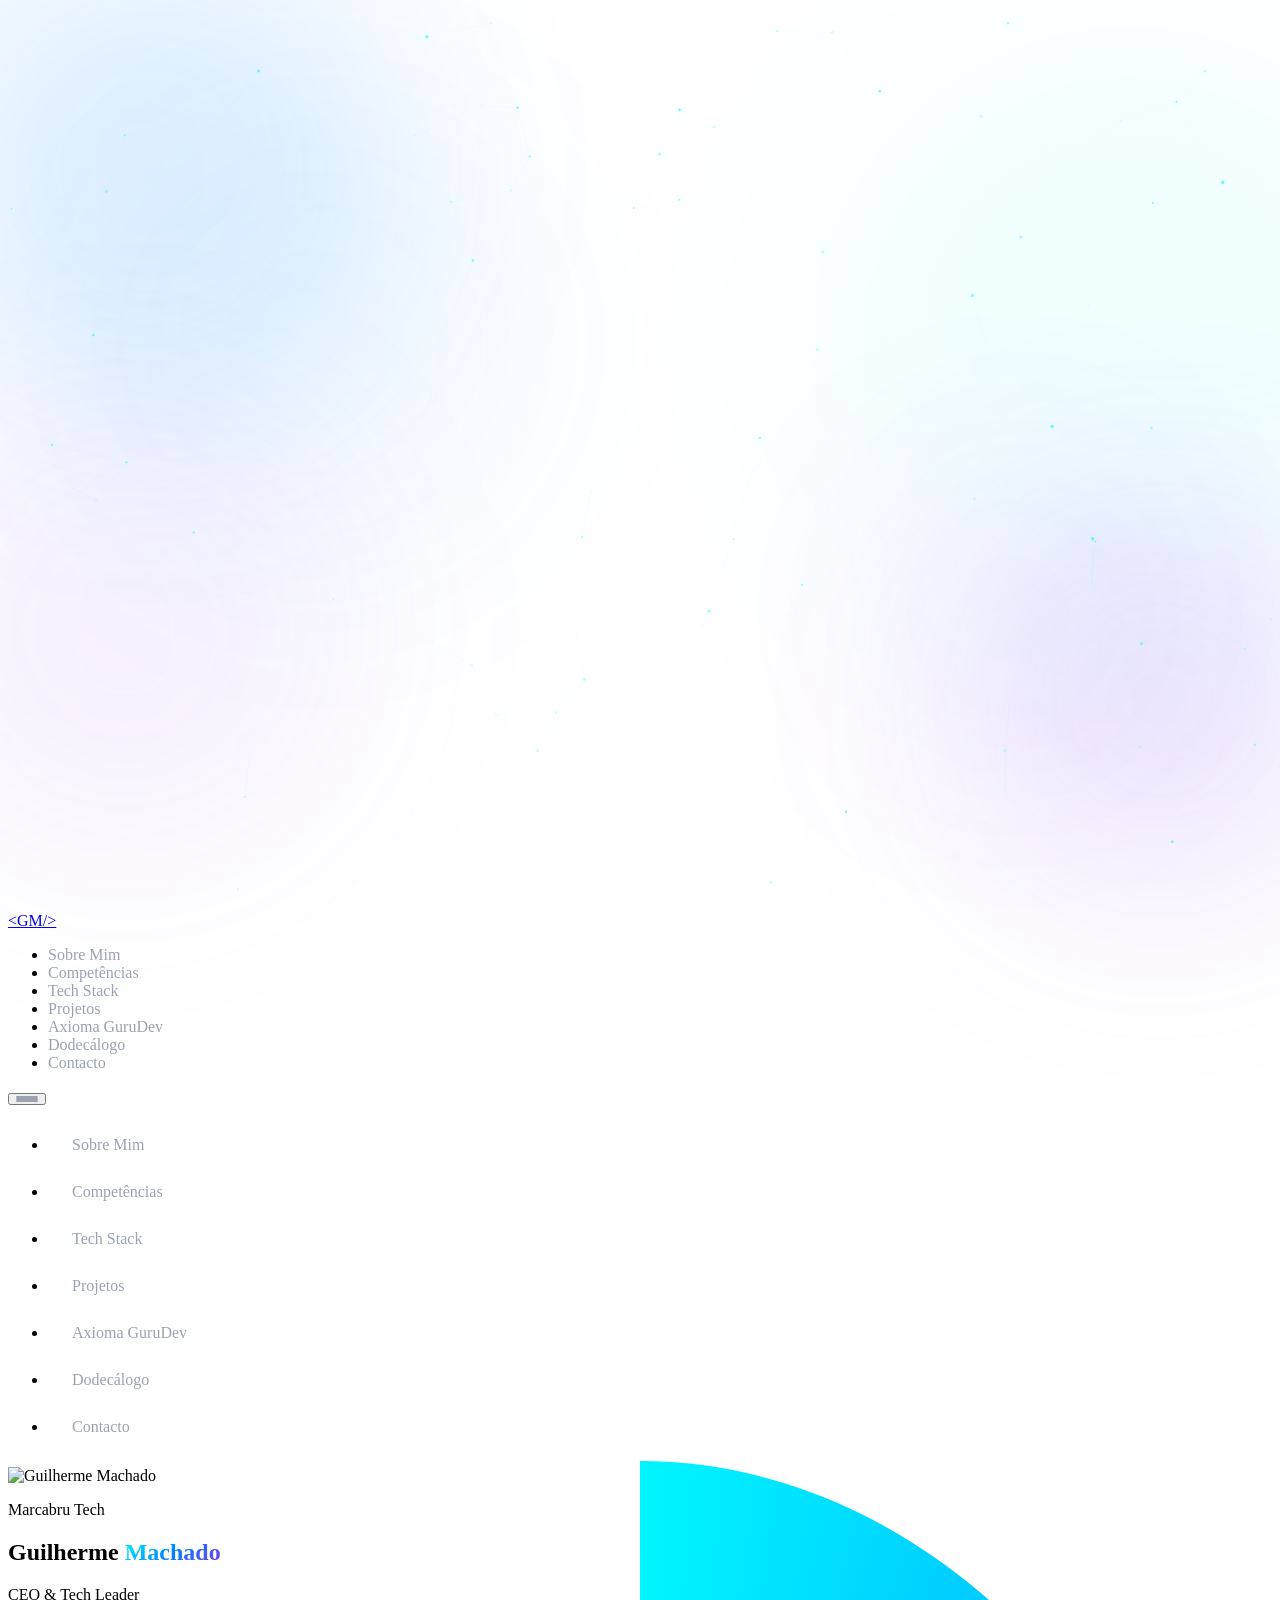
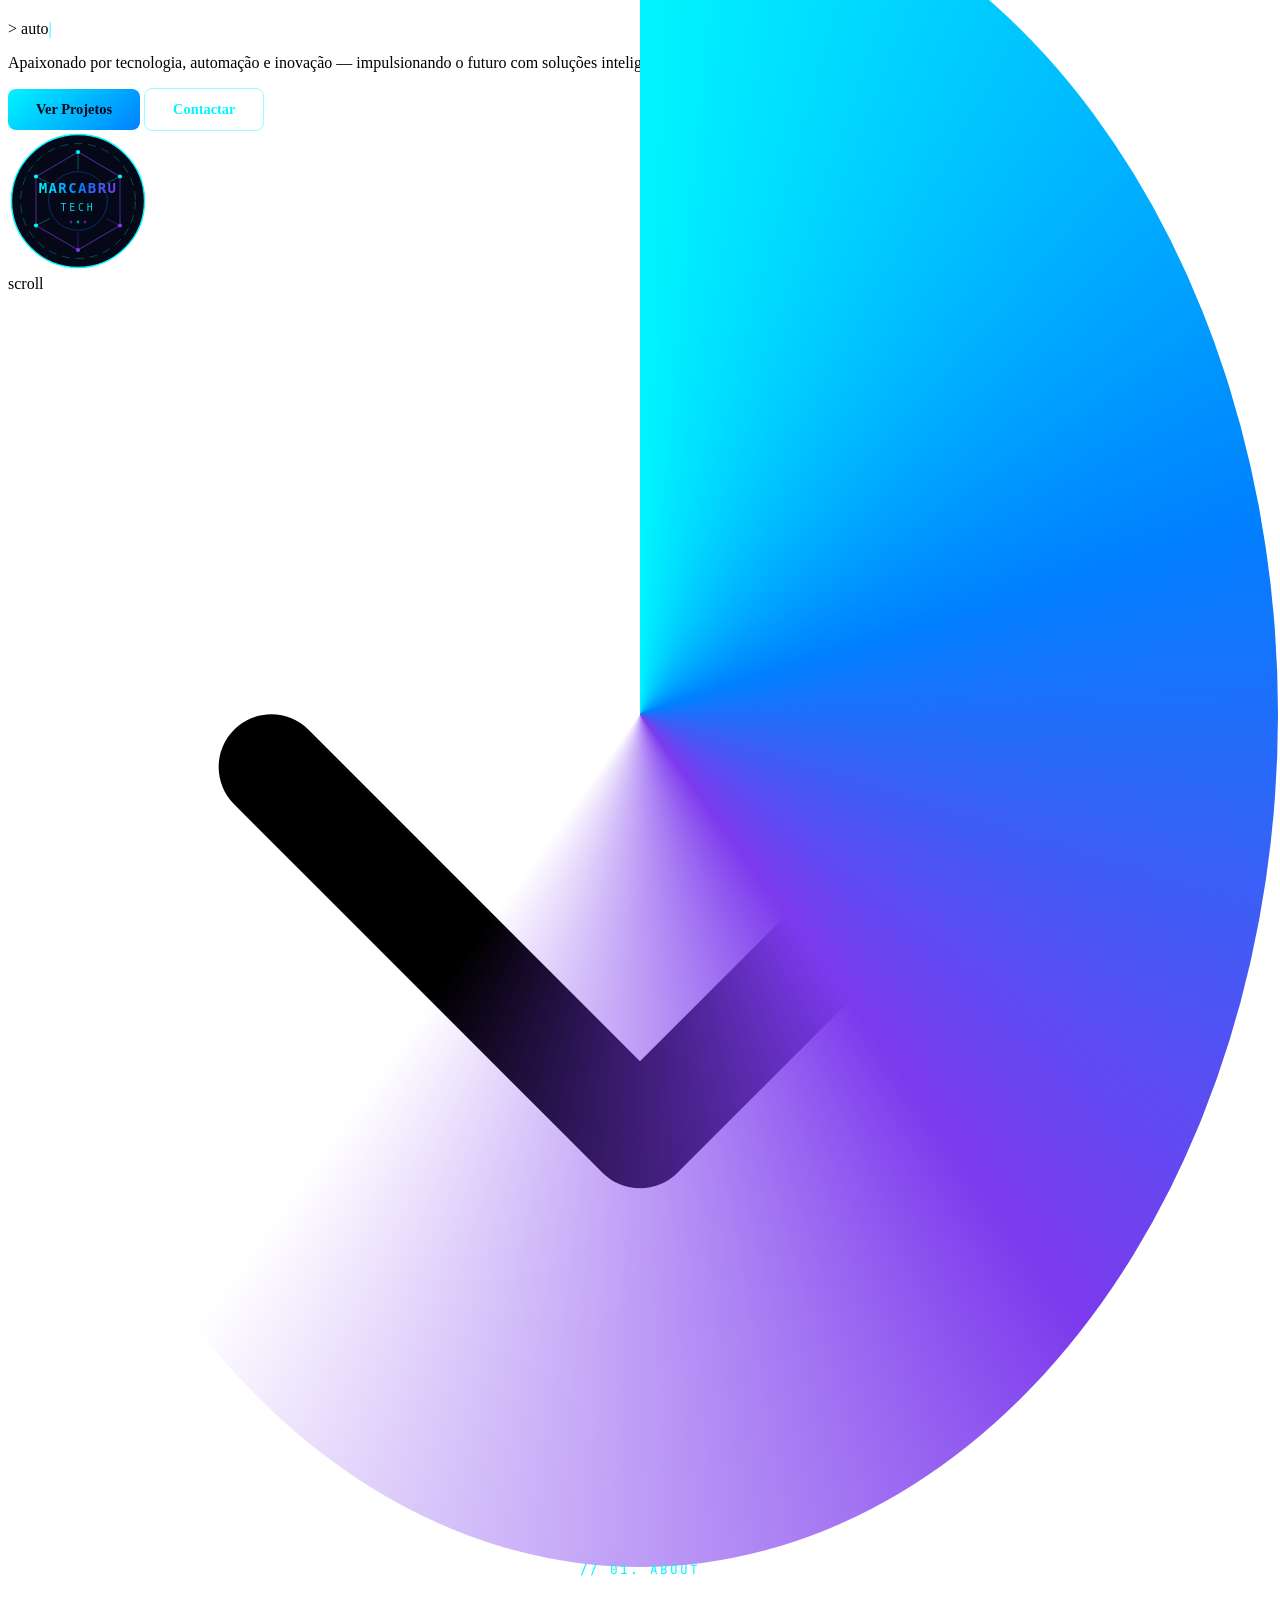
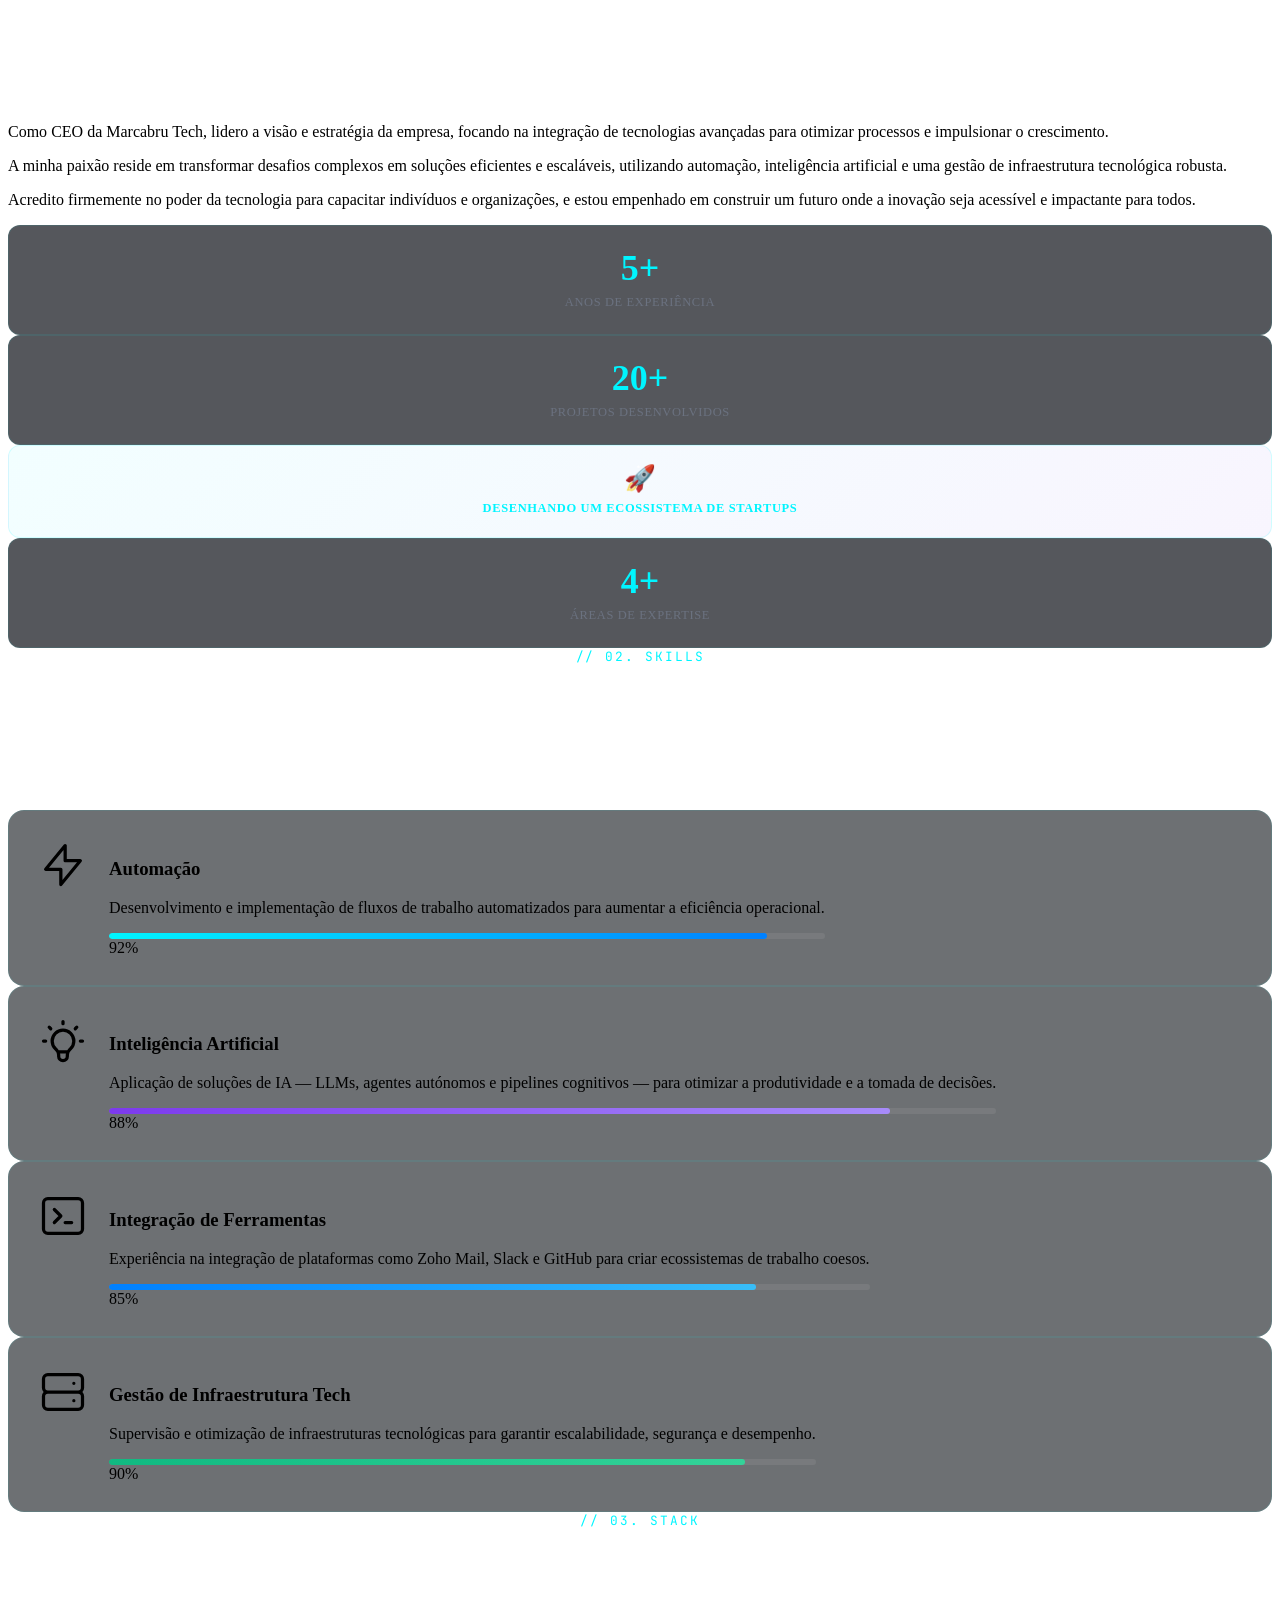
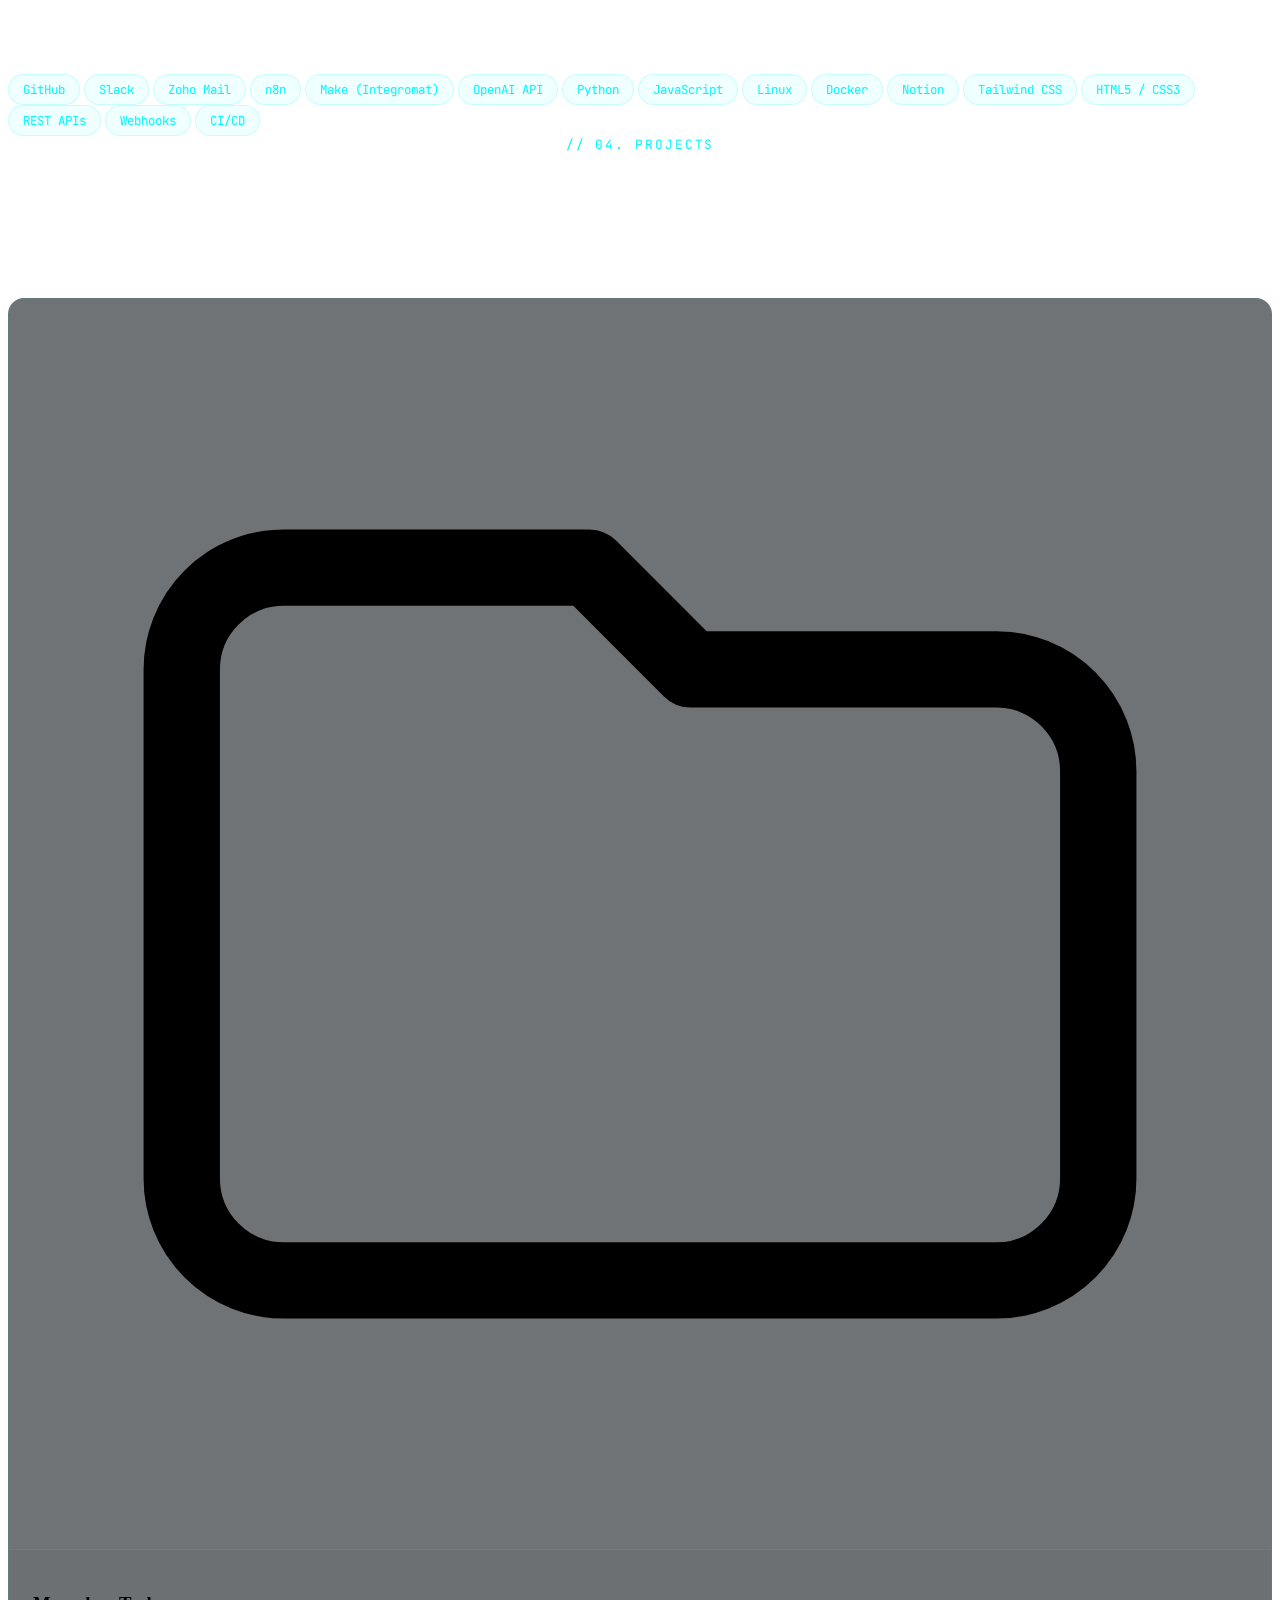
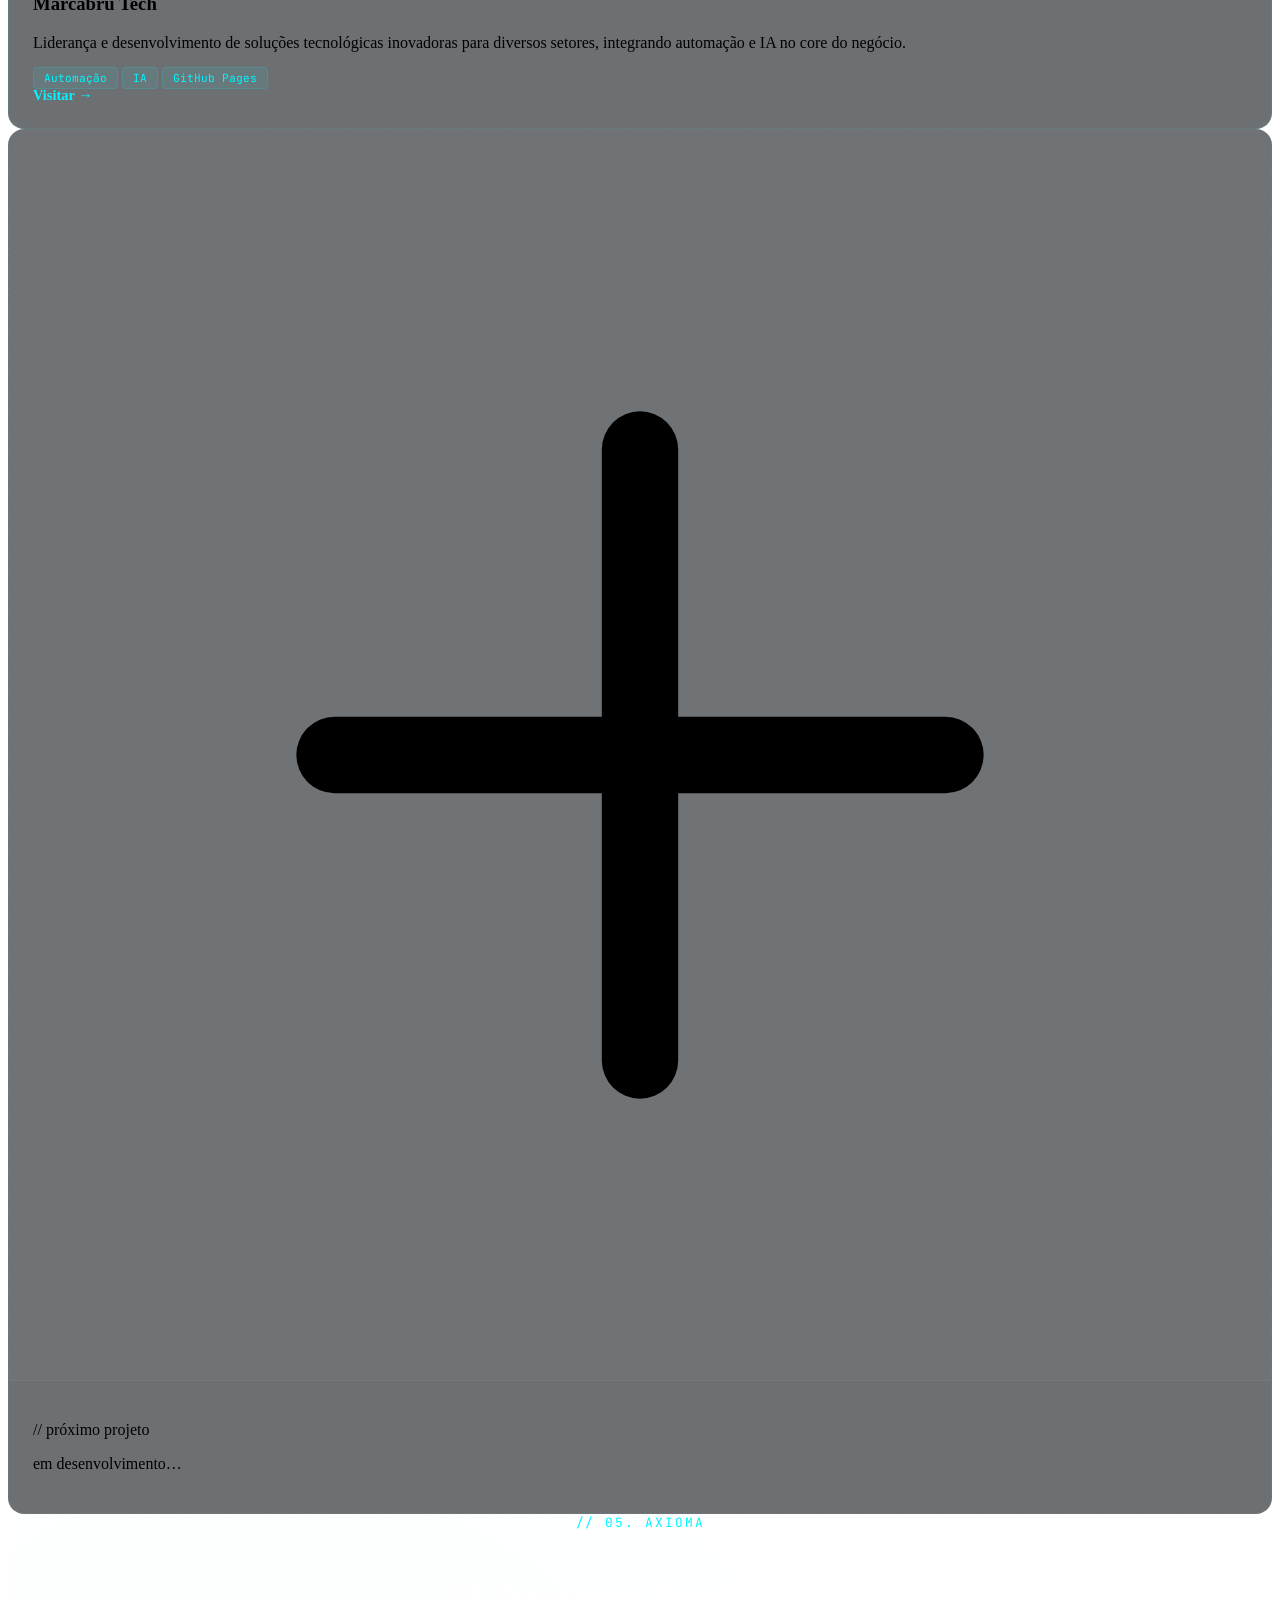
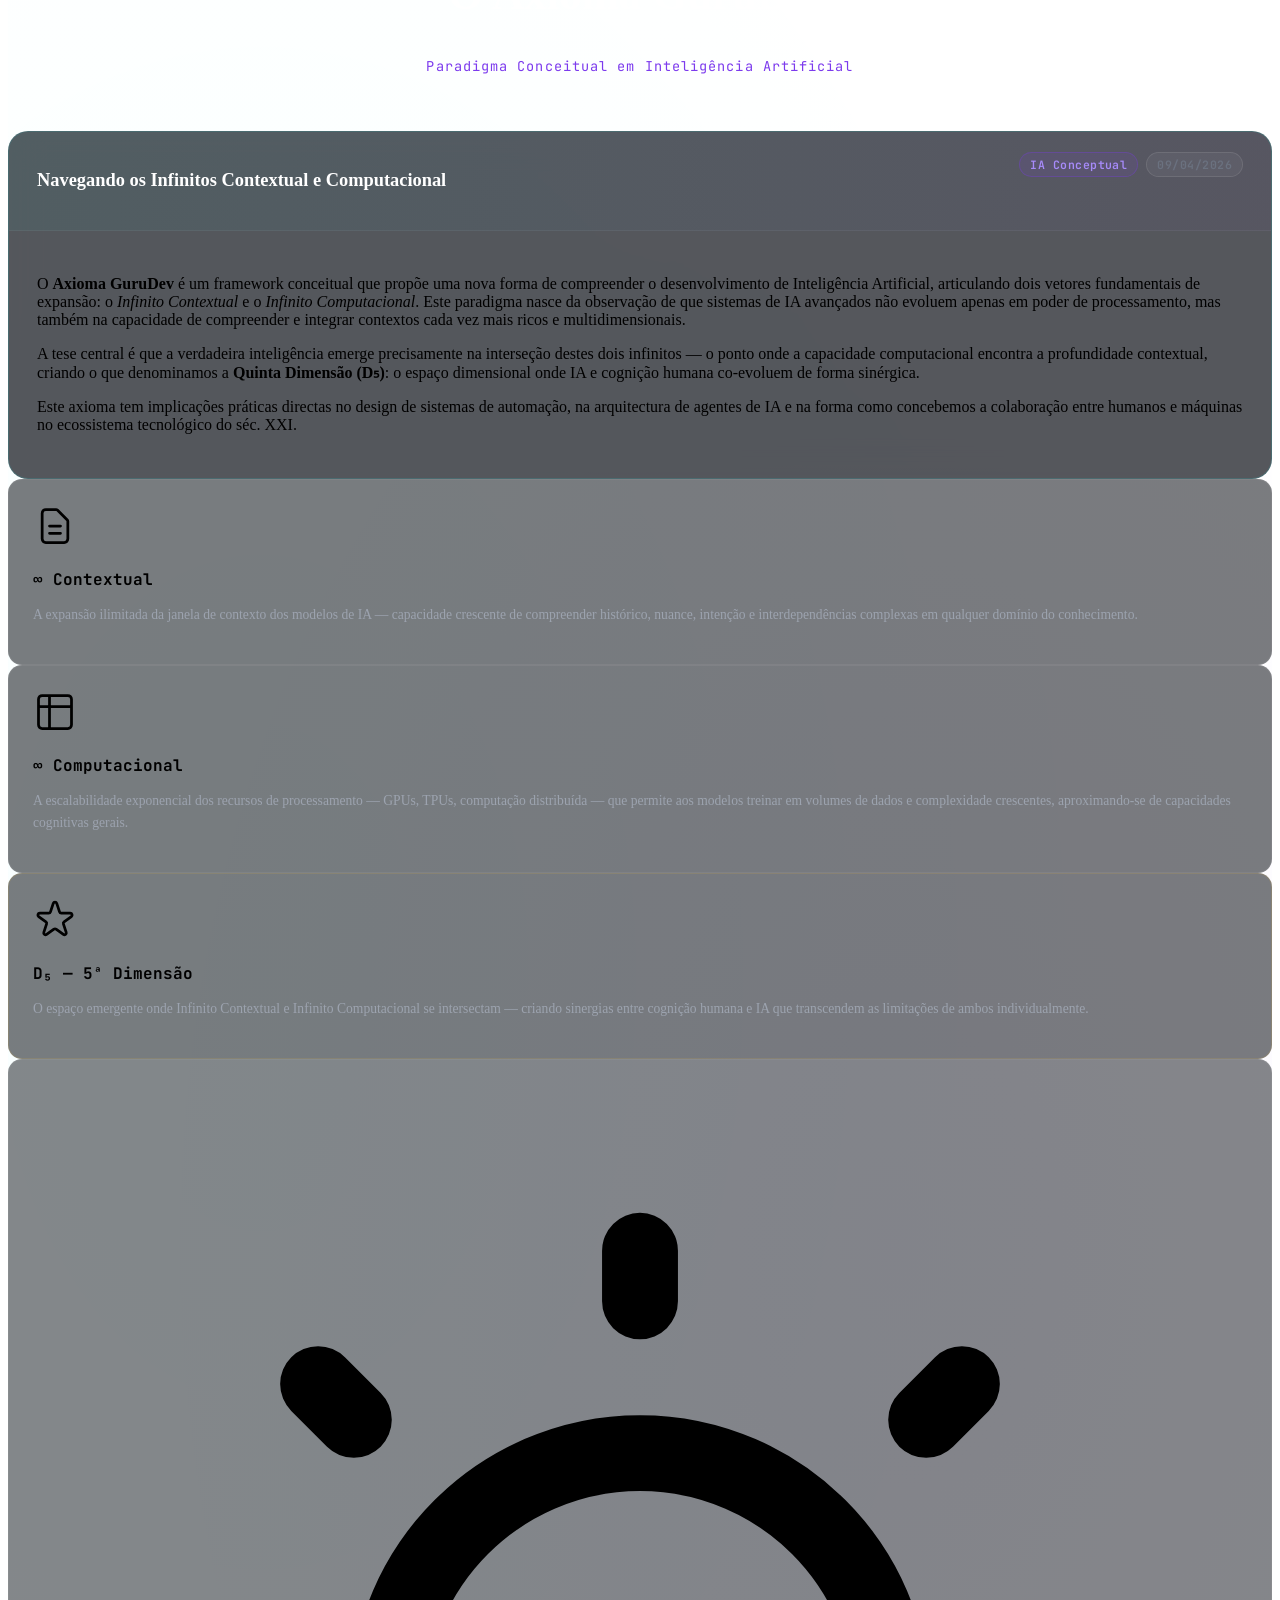
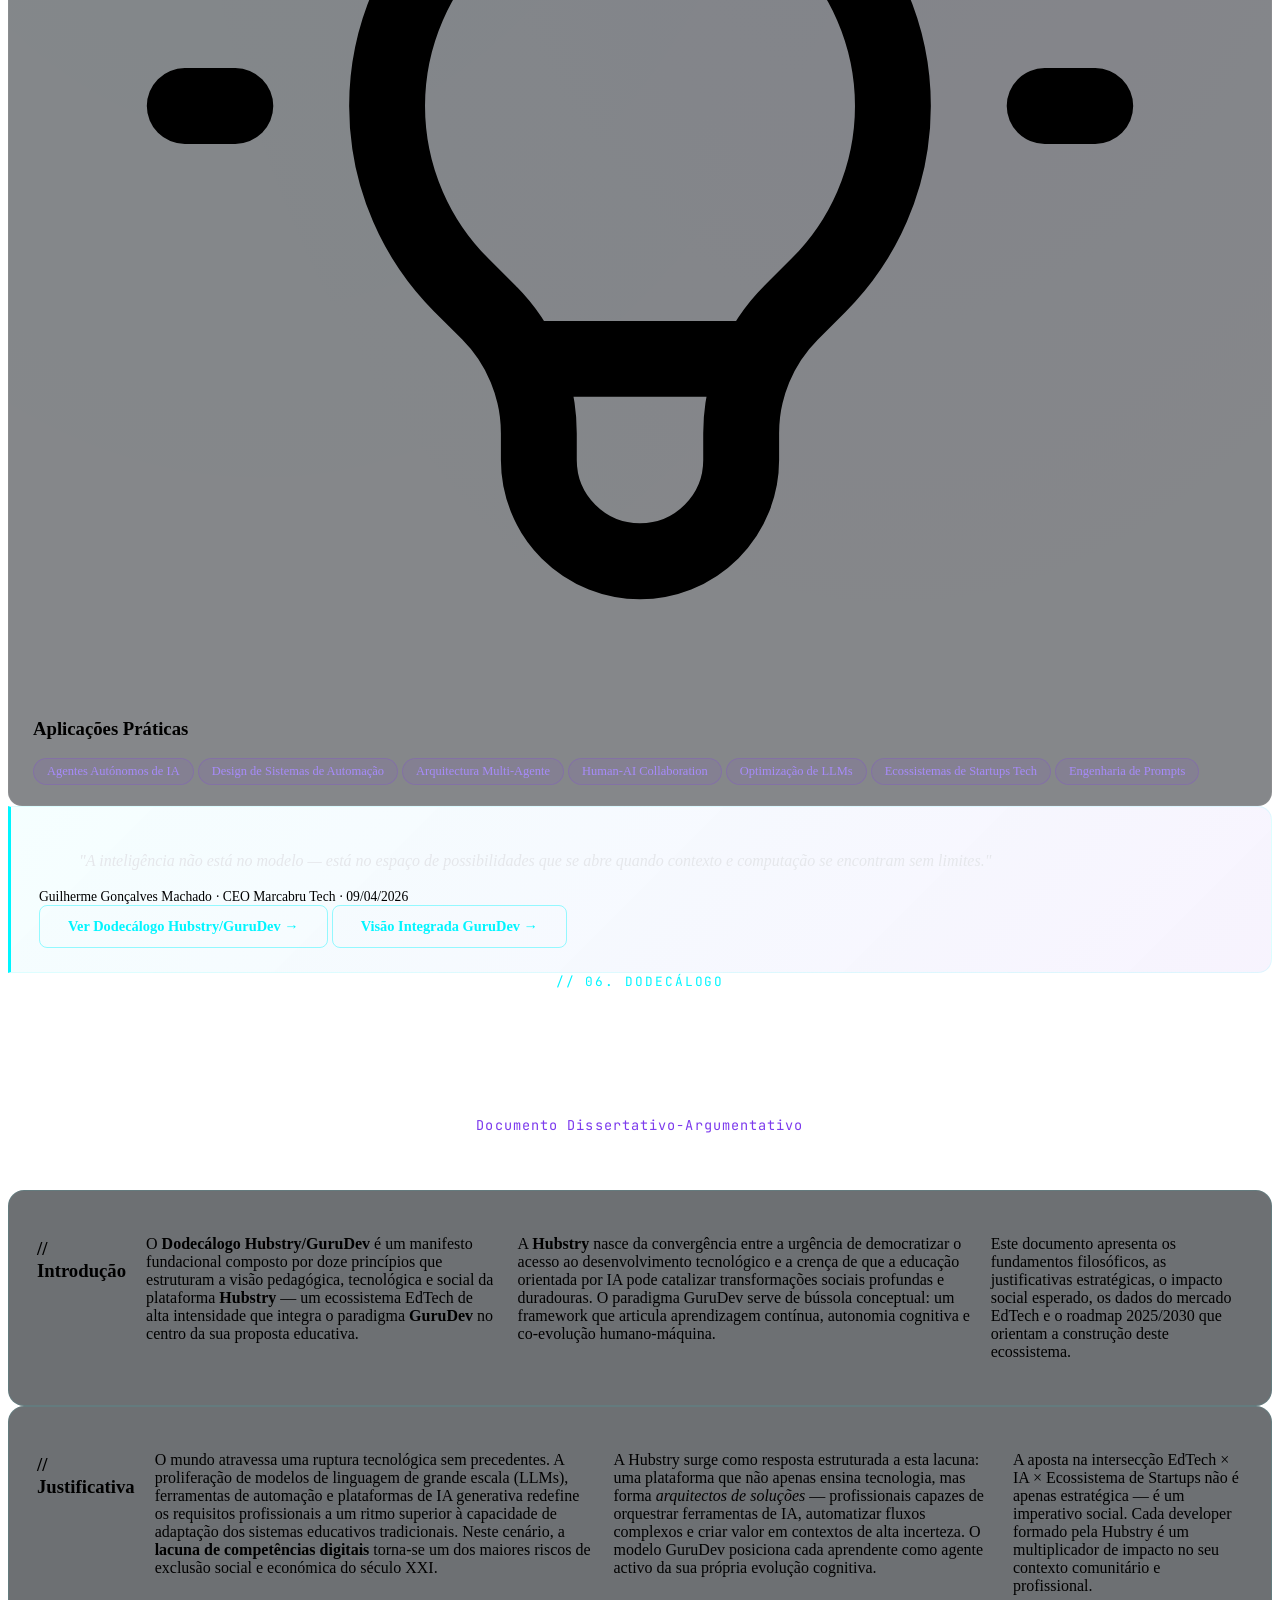
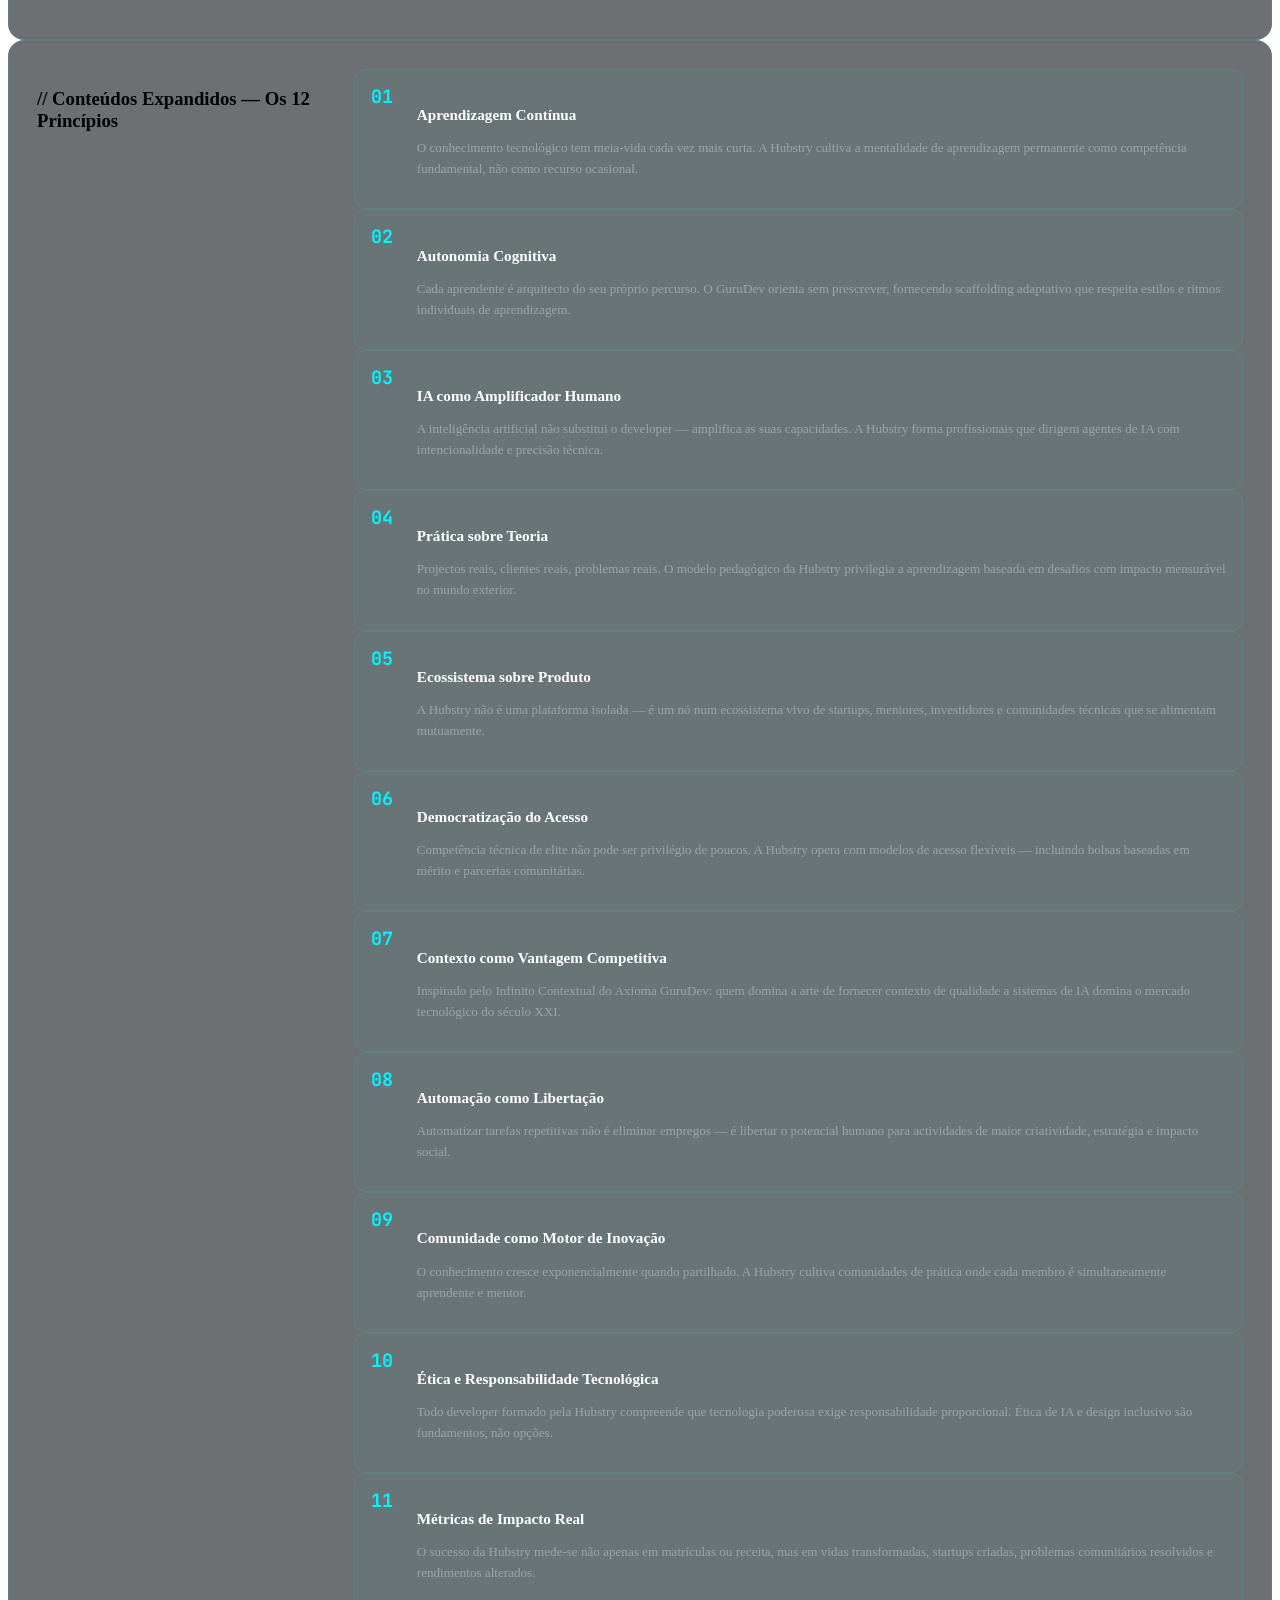
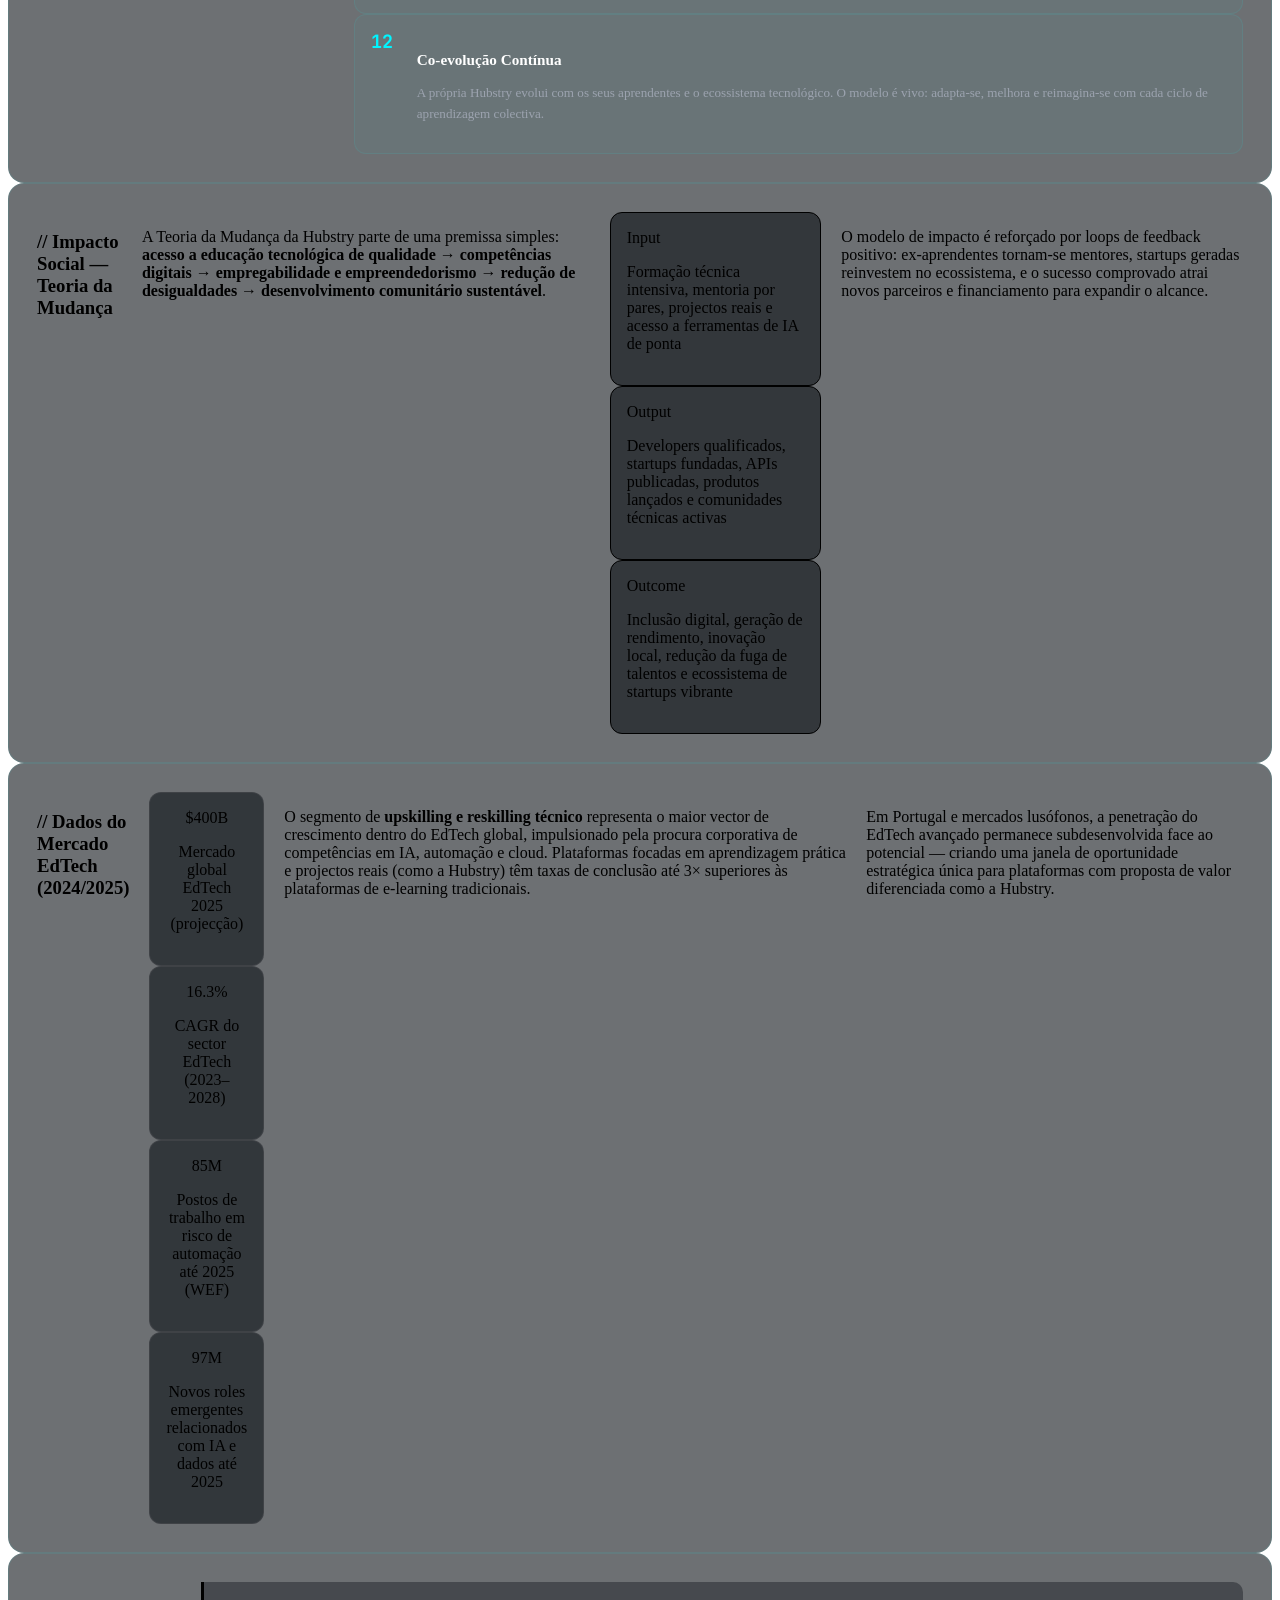
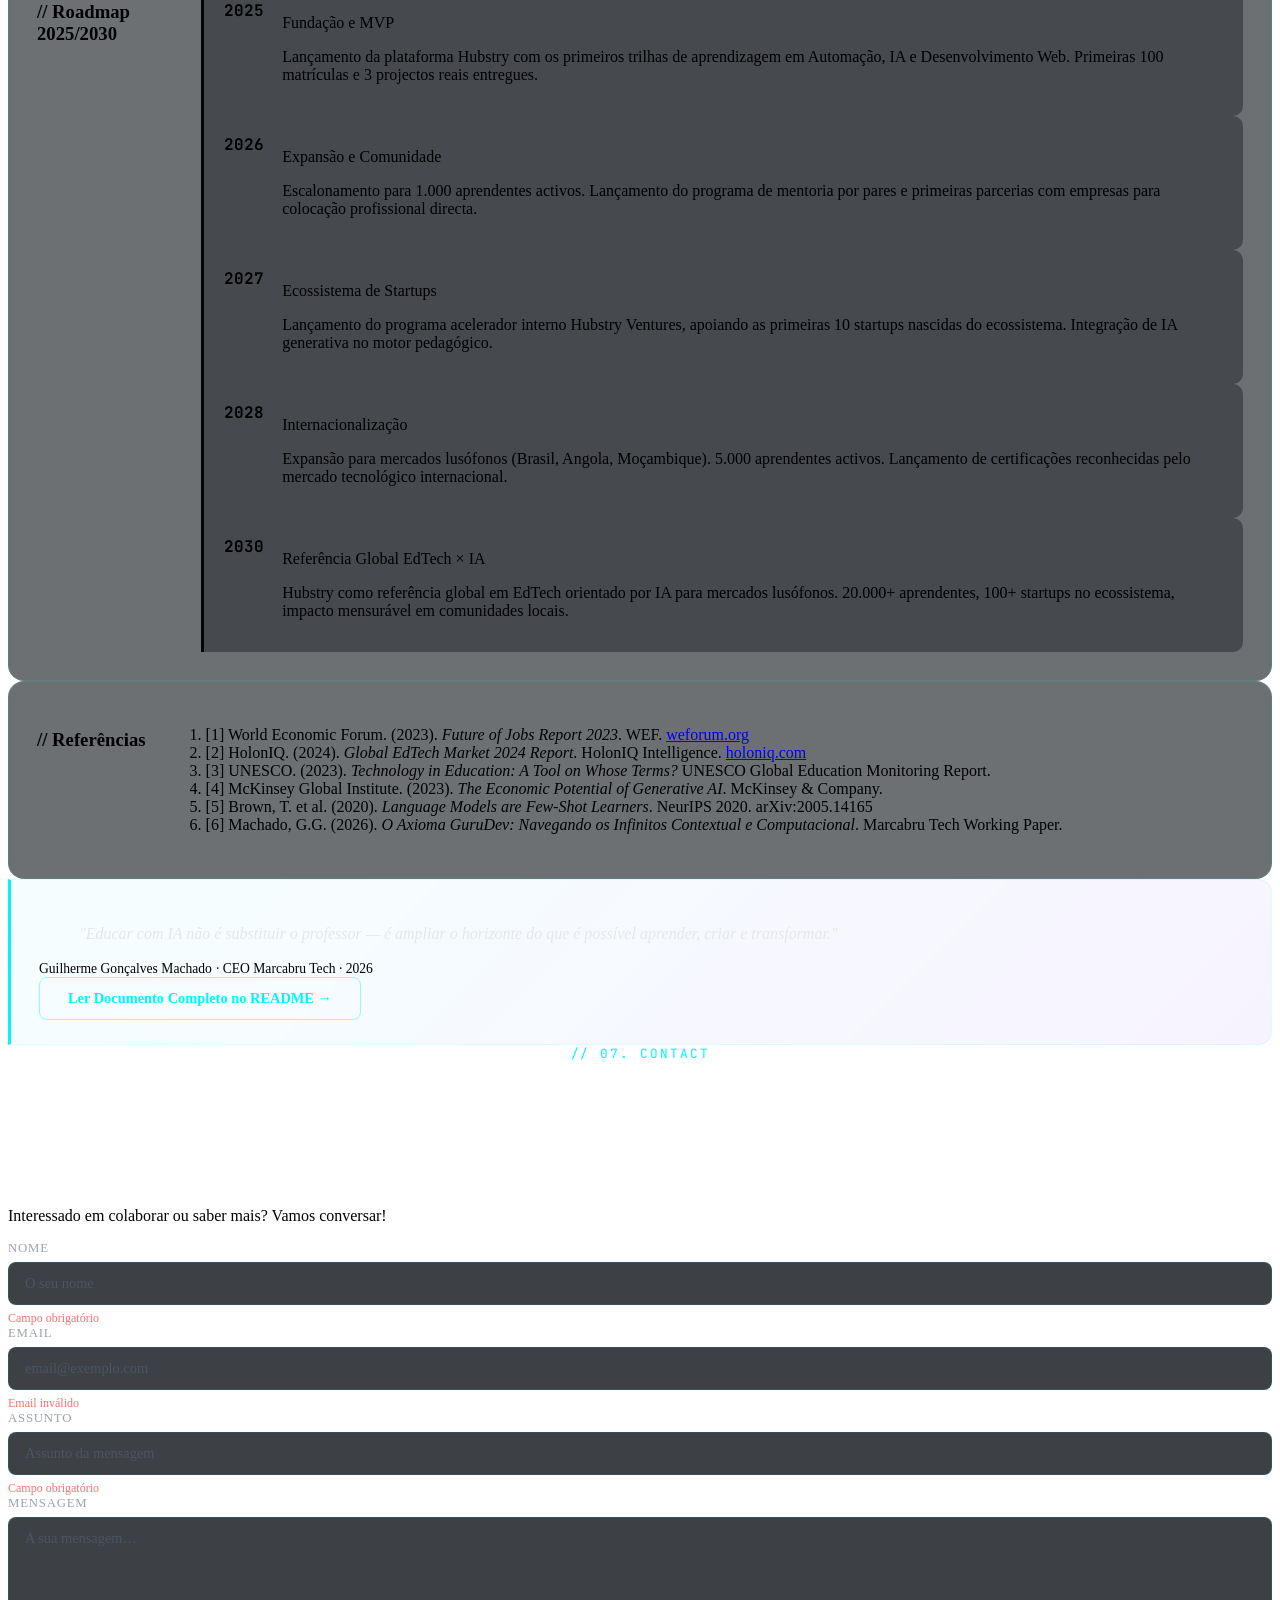
==== index.html @ 0c79de15 "Add 3D dual-axis neon rotation to hero image (Z + X axis) Agent-Logs-Url: https://github.com/marcabr" ====
<!DOCTYPE html>
<html lang="pt" class="scroll-smooth">
<head>
    <meta charset="UTF-8">
    <meta name="viewport" content="width=device-width, initial-scale=1.0">
    <title>Guilherme Machado — CEO | Marcabru Tech</title>
    <meta name="description" content="Guilherme Machado — CEO e Tech Leader na Marcabru Tech. Especialista em Automação, IA, Integração de Ferramentas e Infraestrutura Tecnológica.">

    <!-- Tailwind CSS CDN -->
    <script src="https://cdn.tailwindcss.com"></script>
    <script>
        if (typeof tailwind !== 'undefined') tailwind.config = {
            theme: {
                extend: {
                    colors: {
                        'neon-cyan':  '#00f5ff',
                        'neon-blue':  '#0080ff',
                        'neon-purple':'#7c3aed',
                        'dark-base':  '#050816',
                        'dark-card':  '#0d1117',
                        'dark-border':'#1a2744',
                    },
                    fontFamily: {
                        mono: ['"JetBrains Mono"', 'monospace'],
                        sans: ['Inter', 'sans-serif'],
                    },
                    animation: {
                        'fade-in-up': 'fadeInUp 0.7s ease forwards',
                        'glow-pulse': 'glowPulse 2.5s ease-in-out infinite',
                        'spin-slow':  'spin 8s linear infinite',
                    },
                }
            }
        }
    </script>

    <!-- Google Fonts -->
    <link rel="preconnect" href="https://fonts.googleapis.com">
    <link href="https://fonts.googleapis.com/css2?family=Inter:wght@300;400;500;600;700&family=JetBrains+Mono:wght@400;700&display=swap" rel="stylesheet">

    <!-- Custom styles (keyframes + utilities Tailwind cannot express inline) -->
    <link rel="stylesheet" href="style.css">
</head>
<body class="bg-dark-base text-gray-200 font-sans antialiased overflow-x-hidden">

    <!-- ═══════════════════════════  PARTICLES  ═══════════════════════════ -->
    <canvas id="particles-canvas" class="fixed inset-0 pointer-events-none z-0"></canvas>

    <!-- ═══════════════════════════  NAV  ═════════════════════════════════ -->
    <header id="navbar" class="fixed top-0 inset-x-0 z-50 transition-all duration-300">
        <nav class="max-w-6xl mx-auto px-6 py-4 flex items-center justify-between">
            <!-- Logo -->
            <a href="#hero" class="font-mono text-neon-cyan font-bold text-lg tracking-widest hover:text-white transition-colors duration-300">
                &lt;GM/&gt;
            </a>

            <!-- Desktop links -->
            <ul class="hidden md:flex gap-8 text-sm font-medium">
                <li><a href="#about"      class="nav-link" data-section="about">Sobre Mim</a></li>
                <li><a href="#skills"     class="nav-link" data-section="skills">Competências</a></li>
                <li><a href="#stack"      class="nav-link" data-section="stack">Tech Stack</a></li>
                <li><a href="#projects"   class="nav-link" data-section="projects">Projetos</a></li>
                <li><a href="#axioma"     class="nav-link" data-section="axioma">Axioma GuruDev</a></li>
                <li><a href="#dodecalogo" class="nav-link" data-section="dodecalogo">Dodecálogo</a></li>
                <li><a href="#contact"    class="nav-link" data-section="contact">Contacto</a></li>
            </ul>

            <!-- Mobile hamburger -->
            <button id="menu-btn" class="md:hidden flex flex-col gap-1.5 p-2" aria-label="Menu">
                <span class="hamburger-line"></span>
                <span class="hamburger-line"></span>
                <span class="hamburger-line"></span>
            </button>
        </nav>

        <!-- Mobile menu -->
        <div id="mobile-menu" class="hidden md:hidden bg-dark-card/95 backdrop-blur border-t border-dark-border">
            <ul class="flex flex-col gap-0 text-sm font-medium">
                <li><a href="#about"      class="mobile-nav-link">Sobre Mim</a></li>
                <li><a href="#skills"     class="mobile-nav-link">Competências</a></li>
                <li><a href="#stack"      class="mobile-nav-link">Tech Stack</a></li>
                <li><a href="#projects"   class="mobile-nav-link">Projetos</a></li>
                <li><a href="#axioma"     class="mobile-nav-link">Axioma GuruDev</a></li>
                <li><a href="#dodecalogo" class="mobile-nav-link">Dodecálogo</a></li>
                <li><a href="#contact"    class="mobile-nav-link">Contacto</a></li>
            </ul>
        </div>
    </header>

    <main class="relative z-10">

        <!-- ═══════════════════════════  HERO  ════════════════════════════ -->
        <section id="hero" class="min-h-screen flex items-center justify-center text-center px-6 pt-20 relative">
            <!-- Gradient orbs -->
            <div class="orb orb-blue"></div>
            <div class="orb orb-purple"></div>

            <div class="hero-content opacity-0">
                <!-- Avatar -->
                <div class="relative inline-block mb-8">
                    <div class="avatar-ring"></div>
                    <img
                        src="https://ui-avatars.com/api/?name=Guilherme+Machado&size=160&background=0d1117&color=00f5ff&bold=true&font-size=0.4"
                        alt="Guilherme Machado"
                        class="w-36 h-36 md:w-40 md:h-40 rounded-full border-2 border-neon-cyan/50 relative z-10 object-cover"
                        loading="eager"
                    >
                    <span class="absolute bottom-2 right-2 w-4 h-4 bg-green-400 rounded-full border-2 border-dark-base z-20 animate-pulse"></span>
                </div>

                <!-- Eyebrow -->
                <p class="font-mono text-neon-cyan text-sm tracking-[0.3em] uppercase mb-3">Marcabru Tech</p>

                <!-- Heading with typing effect -->
                <h1 class="text-4xl md:text-6xl lg:text-7xl font-bold leading-tight mb-4">
                    <span class="text-white">Guilherme</span>
                    <span class="gradient-text"> Machado</span>
                </h1>

                <p class="text-xl md:text-2xl text-gray-400 mb-4 font-light">
                    CEO &amp; Tech Leader
                </p>

                <!-- Typing role line -->
                <p class="font-mono text-neon-cyan text-base md:text-lg mb-8 h-7">
                    &gt; <span id="typing-text"></span><span class="typing-cursor">|</span>
                </p>

                <p class="max-w-2xl mx-auto text-gray-400 text-base md:text-lg leading-relaxed mb-10">
                    Apaixonado por tecnologia, automação e inovação — impulsionando o futuro com soluções inteligentes e escaláveis.
                </p>

                <!-- CTA Buttons -->
                <div class="flex flex-wrap gap-4 justify-center">
                    <a href="#projects" class="btn-primary">Ver Projetos</a>
                    <a href="#contact"  class="btn-outline">Contactar</a>
                </div>

                <!-- Spinning neon image -->
                <div class="mt-12 flex justify-center neon-3d-stage">
                    <div class="neon-spin-z">
                        <img
                            src="marcabru-logo.svg"
                            alt="Marcabru Tech"
                            class="neon-rotating-img"
                        >
                    </div>
                </div>

                <!-- Scroll indicator -->
                <div class="mt-16 flex flex-col items-center gap-2 text-gray-600 text-xs animate-bounce">
                    <span>scroll</span>
                    <svg class="w-4 h-4" fill="none" stroke="currentColor" viewBox="0 0 24 24">
                        <path stroke-linecap="round" stroke-linejoin="round" stroke-width="2" d="M19 9l-7 7-7-7"/>
                    </svg>
                </div>
            </div>
        </section>

        <!-- ═══════════════════════════  ABOUT  ═══════════════════════════ -->
        <section id="about" class="py-24 px-6">
            <div class="max-w-5xl mx-auto">
                <div class="section-header reveal">
                    <span class="section-tag">// 01. about</span>
                    <h2 class="section-title">Sobre Mim</h2>
                </div>

                <div class="grid md:grid-cols-2 gap-12 items-center">
                    <div class="space-y-5 reveal">
                        <p class="text-gray-300 leading-relaxed">
                            Como <span class="text-neon-cyan font-semibold">CEO da Marcabru Tech</span>, lidero a visão e estratégia da empresa, focando na integração de tecnologias avançadas para otimizar processos e impulsionar o crescimento.
                        </p>
                        <p class="text-gray-300 leading-relaxed">
                            A minha paixão reside em transformar desafios complexos em soluções eficientes e escaláveis, utilizando <span class="text-neon-cyan font-semibold">automação, inteligência artificial</span> e uma gestão de infraestrutura tecnológica robusta.
                        </p>
                        <p class="text-gray-300 leading-relaxed">
                            Acredito firmemente no poder da tecnologia para capacitar indivíduos e organizações, e estou empenhado em construir um futuro onde a inovação seja acessível e impactante para todos.
                        </p>
                    </div>

                    <!-- Stats cards -->
                    <div class="grid grid-cols-2 gap-4 reveal">
                        <div class="stat-card">
                            <span class="stat-number" data-target="5">0</span>
                            <span class="stat-label">Anos de Experiência</span>
                        </div>
                        <div class="stat-card">
                            <span class="stat-number" data-target="20">0</span>
                            <span class="stat-label">Projetos Desenvolvidos</span>
                        </div>
                        <div class="stat-card col-span-2 stat-card-vision">
                            <span class="stat-vision-icon">🚀</span>
                            <span class="stat-vision-text">Desenhando um ecossistema de startups</span>
                        </div>
                        <div class="stat-card">
                            <span class="stat-number" data-target="4">0</span>
                            <span class="stat-label">Áreas de Expertise</span>
                        </div>
                    </div>
                </div>
            </div>
        </section>

        <!-- ═══════════════════════════  SKILLS  ══════════════════════════ -->
        <section id="skills" class="py-24 px-6">
            <div class="max-w-5xl mx-auto">
                <div class="section-header reveal">
                    <span class="section-tag">// 02. skills</span>
                    <h2 class="section-title">Competências</h2>
                </div>

                <div class="grid md:grid-cols-2 gap-8">

                    <!-- Skill card 1 -->
                    <div class="glass-card reveal">
                        <div class="skill-icon-wrap bg-cyan-500/10 border border-cyan-500/20">
                            <svg class="w-7 h-7 text-neon-cyan" fill="none" stroke="currentColor" viewBox="0 0 24 24">
                                <path stroke-linecap="round" stroke-linejoin="round" stroke-width="1.5" d="M13 10V3L4 14h7v7l9-11h-7z"/>
                            </svg>
                        </div>
                        <div>
                            <h3 class="text-xl font-semibold text-white mb-2">Automação</h3>
                            <p class="text-gray-400 text-sm leading-relaxed mb-4">Desenvolvimento e implementação de fluxos de trabalho automatizados para aumentar a eficiência operacional.</p>
                            <div class="skill-bar-wrap">
                                <div class="skill-bar" data-width="92"></div>
                            </div>
                            <span class="text-xs text-gray-500 mt-1 block">92%</span>
                        </div>
                    </div>

                    <!-- Skill card 2 -->
                    <div class="glass-card reveal">
                        <div class="skill-icon-wrap bg-purple-500/10 border border-purple-500/20">
                            <svg class="w-7 h-7 text-neon-purple" fill="none" stroke="currentColor" viewBox="0 0 24 24">
                                <path stroke-linecap="round" stroke-linejoin="round" stroke-width="1.5" d="M9.663 17h4.673M12 3v1m6.364 1.636l-.707.707M21 12h-1M4 12H3m3.343-5.657l-.707-.707m2.828 9.9a5 5 0 117.072 0l-.548.547A3.374 3.374 0 0014 18.469V19a2 2 0 11-4 0v-.531c0-.895-.356-1.754-.988-2.386l-.548-.547z"/>
                            </svg>
                        </div>
                        <div>
                            <h3 class="text-xl font-semibold text-white mb-2">Inteligência Artificial</h3>
                            <p class="text-gray-400 text-sm leading-relaxed mb-4">Aplicação de soluções de IA — LLMs, agentes autónomos e pipelines cognitivos — para otimizar a produtividade e a tomada de decisões.</p>
                            <div class="skill-bar-wrap">
                                <div class="skill-bar skill-bar-purple" data-width="88"></div>
                            </div>
                            <span class="text-xs text-gray-500 mt-1 block">88%</span>
                        </div>
                    </div>

                    <!-- Skill card 3 -->
                    <div class="glass-card reveal">
                        <div class="skill-icon-wrap bg-blue-500/10 border border-blue-500/20">
                            <svg class="w-7 h-7 text-neon-blue" fill="none" stroke="currentColor" viewBox="0 0 24 24">
                                <path stroke-linecap="round" stroke-linejoin="round" stroke-width="1.5" d="M8 9l3 3-3 3m5 0h3M5 20h14a2 2 0 002-2V6a2 2 0 00-2-2H5a2 2 0 00-2 2v12a2 2 0 002 2z"/>
                            </svg>
                        </div>
                        <div>
                            <h3 class="text-xl font-semibold text-white mb-2">Integração de Ferramentas</h3>
                            <p class="text-gray-400 text-sm leading-relaxed mb-4">Experiência na integração de plataformas como Zoho Mail, Slack e GitHub para criar ecossistemas de trabalho coesos.</p>
                            <div class="skill-bar-wrap">
                                <div class="skill-bar skill-bar-blue" data-width="85"></div>
                            </div>
                            <span class="text-xs text-gray-500 mt-1 block">85%</span>
                        </div>
                    </div>

                    <!-- Skill card 4 -->
                    <div class="glass-card reveal">
                        <div class="skill-icon-wrap bg-emerald-500/10 border border-emerald-500/20">
                            <svg class="w-7 h-7 text-emerald-400" fill="none" stroke="currentColor" viewBox="0 0 24 24">
                                <path stroke-linecap="round" stroke-linejoin="round" stroke-width="1.5" d="M5 12h14M5 12a2 2 0 01-2-2V6a2 2 0 012-2h14a2 2 0 012 2v4a2 2 0 01-2 2M5 12a2 2 0 00-2 2v4a2 2 0 002 2h14a2 2 0 002-2v-4a2 2 0 00-2-2m-2-4h.01M17 16h.01"/>
                            </svg>
                        </div>
                        <div>
                            <h3 class="text-xl font-semibold text-white mb-2">Gestão de Infraestrutura Tech</h3>
                            <p class="text-gray-400 text-sm leading-relaxed mb-4">Supervisão e otimização de infraestruturas tecnológicas para garantir escalabilidade, segurança e desempenho.</p>
                            <div class="skill-bar-wrap">
                                <div class="skill-bar skill-bar-green" data-width="90"></div>
                            </div>
                            <span class="text-xs text-gray-500 mt-1 block">90%</span>
                        </div>
                    </div>

                </div>
            </div>
        </section>

        <!-- ═══════════════════════════  TECH STACK  ══════════════════════ -->
        <section id="stack" class="py-24 px-6">
            <div class="max-w-5xl mx-auto">
                <div class="section-header reveal">
                    <span class="section-tag">// 03. stack</span>
                    <h2 class="section-title">Tech Stack</h2>
                </div>

                <div class="flex flex-wrap gap-3 justify-center reveal">
                    <!-- Tech badges -->
                    <span class="tech-badge">GitHub</span>
                    <span class="tech-badge">Slack</span>
                    <span class="tech-badge">Zoho Mail</span>
                    <span class="tech-badge">n8n</span>
                    <span class="tech-badge">Make (Integromat)</span>
                    <span class="tech-badge">OpenAI API</span>
                    <span class="tech-badge">Python</span>
                    <span class="tech-badge">JavaScript</span>
                    <span class="tech-badge">Linux</span>
                    <span class="tech-badge">Docker</span>
                    <span class="tech-badge">Notion</span>
                    <span class="tech-badge">Tailwind CSS</span>
                    <span class="tech-badge">HTML5 / CSS3</span>
                    <span class="tech-badge">REST APIs</span>
                    <span class="tech-badge">Webhooks</span>
                    <span class="tech-badge">CI/CD</span>
                </div>
            </div>
        </section>

        <!-- ═══════════════════════════  PROJECTS  ════════════════════════ -->
        <section id="projects" class="py-24 px-6">
            <div class="max-w-5xl mx-auto">
                <div class="section-header reveal">
                    <span class="section-tag">// 04. projects</span>
                    <h2 class="section-title">Projetos</h2>
                </div>

                <div class="grid md:grid-cols-2 gap-8">

                    <!-- Project 1 -->
                    <div class="project-card reveal">
                        <div class="project-card-header">
                            <svg class="w-5 h-5 text-gray-500" fill="none" stroke="currentColor" viewBox="0 0 24 24">
                                <path stroke-linecap="round" stroke-linejoin="round" stroke-width="1.5" d="M3 7v10a2 2 0 002 2h14a2 2 0 002-2V9a2 2 0 00-2-2h-6l-2-2H5a2 2 0 00-2 2z"/>
                            </svg>
                            <div class="flex gap-1.5 ml-auto">
                                <span class="w-3 h-3 rounded-full bg-red-500/70"></span>
                                <span class="w-3 h-3 rounded-full bg-yellow-500/70"></span>
                                <span class="w-3 h-3 rounded-full bg-green-500/70"></span>
                            </div>
                        </div>
                        <div class="project-card-body">
                            <h3 class="text-xl font-semibold text-white mb-3">Marcabru Tech</h3>
                            <p class="text-gray-400 text-sm leading-relaxed mb-5">Liderança e desenvolvimento de soluções tecnológicas inovadoras para diversos setores, integrando automação e IA no core do negócio.</p>
                            <div class="flex flex-wrap gap-2 mb-5">
                                <span class="project-tag">Automação</span>
                                <span class="project-tag">IA</span>
                                <span class="project-tag">GitHub Pages</span>
                            </div>
                            <a href="https://marcabru-tech.github.io" target="_blank" rel="noopener noreferrer" class="project-link">
                                Visitar →
                            </a>
                        </div>
                    </div>

                    <!-- Project 2 (placeholder) -->
                    <div class="project-card reveal project-card-ghost">
                        <div class="project-card-header">
                            <svg class="w-5 h-5 text-gray-600" fill="none" stroke="currentColor" viewBox="0 0 24 24">
                                <path stroke-linecap="round" stroke-linejoin="round" stroke-width="1.5" d="M12 6v6m0 0v6m0-6h6m-6 0H6"/>
                            </svg>
                        </div>
                        <div class="project-card-body flex flex-col items-center justify-center text-center py-8">
                            <p class="text-gray-600 font-mono text-sm">// próximo projeto</p>
                            <p class="text-gray-700 text-xs mt-2">em desenvolvimento…</p>
                        </div>
                    </div>

                </div>
            </div>
        </section>

        <!-- ═══════════════════════════  AXIOMA GURUDEV  ═══════════════ -->
        <section id="axioma" class="py-24 px-6 relative axioma-section">
            <!-- Background accent orbs -->
            <div class="orb orb-axioma-cyan"></div>
            <div class="orb orb-axioma-purple"></div>

            <div class="max-w-5xl mx-auto">
                <div class="section-header reveal">
                    <span class="section-tag">// 05. axioma</span>
                    <h2 class="section-title">O Axioma GuruDev</h2>
                    <p class="axioma-subtitle reveal">Paradigma Conceitual em Inteligência Artificial</p>
                </div>

                <!-- Main concept card -->
                <div class="axioma-card reveal">
                    <div class="axioma-card-header">
                        <h3 class="axioma-card-title">Navegando os Infinitos Contextual e Computacional</h3>
                        <div class="axioma-badges">
                            <span class="axioma-badge axioma-badge-ai">IA Conceptual</span>
                            <span class="axioma-badge axioma-badge-date">09/04/2026</span>
                        </div>
                    </div>
                    <div class="axioma-card-body">
                        <p class="text-gray-300 leading-relaxed mb-4">
                            O <strong class="text-neon-cyan">Axioma GuruDev</strong> é um framework conceitual que propõe uma nova forma de compreender o desenvolvimento de Inteligência Artificial, articulando dois vetores fundamentais de expansão: o <em>Infinito Contextual</em> e o <em>Infinito Computacional</em>. Este paradigma nasce da observação de que sistemas de IA avançados não evoluem apenas em poder de processamento, mas também na capacidade de compreender e integrar contextos cada vez mais ricos e multidimensionais.
                        </p>
                        <p class="text-gray-300 leading-relaxed mb-4">
                            A tese central é que a verdadeira inteligência emerge precisamente na interseção destes dois infinitos — o ponto onde a capacidade computacional encontra a profundidade contextual, criando o que denominamos a <strong class="text-neon-purple">Quinta Dimensão (D₅)</strong>: o espaço dimensional onde IA e cognição humana co-evoluem de forma sinérgica.
                        </p>
                        <p class="text-gray-300 leading-relaxed">
                            Este axioma tem implicações práticas directas no design de sistemas de automação, na arquitectura de agentes de IA e na forma como concebemos a colaboração entre humanos e máquinas no ecossistema tecnológico do séc. XXI.
                        </p>
                    </div>
                </div>

                <!-- Concepts grid -->
                <div class="grid md:grid-cols-3 gap-6 mt-8">

                    <!-- Infinito Contextual -->
                    <div class="axioma-concept-card reveal">
                        <div class="axioma-concept-icon bg-cyan-500/10 border border-cyan-500/20">
                            <svg class="w-6 h-6 text-neon-cyan" fill="none" stroke="currentColor" viewBox="0 0 24 24">
                                <path stroke-linecap="round" stroke-linejoin="round" stroke-width="1.5" d="M9 12h6m-6 4h6m2 5H7a2 2 0 01-2-2V5a2 2 0 012-2h5.586a1 1 0 01.707.293l5.414 5.414a1 1 0 01.293.707V19a2 2 0 01-2 2z"/>
                            </svg>
                        </div>
                        <h4 class="axioma-concept-title text-neon-cyan">∞ Contextual</h4>
                        <p class="axioma-concept-desc">A expansão ilimitada da janela de contexto dos modelos de IA — capacidade crescente de compreender histórico, nuance, intenção e interdependências complexas em qualquer domínio do conhecimento.</p>
                    </div>

                    <!-- Infinito Computacional -->
                    <div class="axioma-concept-card reveal">
                        <div class="axioma-concept-icon bg-purple-500/10 border border-purple-500/20">
                            <svg class="w-6 h-6 text-neon-purple" fill="none" stroke="currentColor" viewBox="0 0 24 24">
                                <path stroke-linecap="round" stroke-linejoin="round" stroke-width="1.5" d="M9 3H5a2 2 0 00-2 2v4m6-6h10a2 2 0 012 2v4M9 3v18m0 0h10a2 2 0 002-2V9M9 21H5a2 2 0 01-2-2V9m0 0h18"/>
                            </svg>
                        </div>
                        <h4 class="axioma-concept-title text-neon-purple">∞ Computacional</h4>
                        <p class="axioma-concept-desc">A escalabilidade exponencial dos recursos de processamento — GPUs, TPUs, computação distribuída — que permite aos modelos treinar em volumes de dados e complexidade crescentes, aproximando-se de capacidades cognitivas gerais.</p>
                    </div>

                    <!-- Quinta Dimensão -->
                    <div class="axioma-concept-card reveal axioma-concept-card--d5">
                        <div class="axioma-concept-icon bg-amber-500/10 border border-amber-500/20">
                            <svg class="w-6 h-6 text-amber-400" fill="none" stroke="currentColor" viewBox="0 0 24 24">
                                <path stroke-linecap="round" stroke-linejoin="round" stroke-width="1.5" d="M11.049 2.927c.3-.921 1.603-.921 1.902 0l1.519 4.674a1 1 0 00.95.69h4.915c.969 0 1.371 1.24.588 1.81l-3.976 2.888a1 1 0 00-.363 1.118l1.518 4.674c.3.922-.755 1.688-1.538 1.118l-3.976-2.888a1 1 0 00-1.176 0l-3.976 2.888c-.783.57-1.838-.197-1.538-1.118l1.518-4.674a1 1 0 00-.363-1.118l-3.976-2.888c-.784-.57-.38-1.81.588-1.81h4.914a1 1 0 00.951-.69l1.519-4.674z"/>
                            </svg>
                        </div>
                        <h4 class="axioma-concept-title text-amber-400">D₅ — 5ª Dimensão</h4>
                        <p class="axioma-concept-desc">O espaço emergente onde Infinito Contextual e Infinito Computacional se intersectam — criando sinergias entre cognição humana e IA que transcendem as limitações de ambos individualmente.</p>
                    </div>

                </div>

                <!-- Applications grid -->
                <div class="axioma-applications reveal mt-10">
                    <h3 class="text-lg font-semibold text-white mb-4 flex items-center gap-2">
                        <svg class="w-5 h-5 text-neon-cyan" fill="none" stroke="currentColor" viewBox="0 0 24 24">
                            <path stroke-linecap="round" stroke-linejoin="round" stroke-width="1.5" d="M9.663 17h4.673M12 3v1m6.364 1.636l-.707.707M21 12h-1M4 12H3m3.343-5.657l-.707-.707m2.828 9.9a5 5 0 117.072 0l-.548.547A3.374 3.374 0 0014 18.469V19a2 2 0 11-4 0v-.531c0-.895-.356-1.754-.988-2.386l-.548-.547z"/>
                        </svg>
                        Aplicações Práticas
                    </h3>
                    <div class="flex flex-wrap gap-3">
                        <span class="axioma-app-tag">Agentes Autónomos de IA</span>
                        <span class="axioma-app-tag">Design de Sistemas de Automação</span>
                        <span class="axioma-app-tag">Arquitectura Multi-Agente</span>
                        <span class="axioma-app-tag">Human-AI Collaboration</span>
                        <span class="axioma-app-tag">Optimização de LLMs</span>
                        <span class="axioma-app-tag">Ecossistemas de Startups Tech</span>
                        <span class="axioma-app-tag">Engenharia de Prompts</span>
                    </div>
                </div>

                <!-- Author quote & CTA -->
                <div class="axioma-quote-block reveal mt-10">
                    <blockquote class="axioma-quote">
                        "A inteligência não está no modelo — está no espaço de possibilidades que se abre quando contexto e computação se encontram sem limites."
                    </blockquote>
                    <div class="axioma-quote-author">
                        <span class="text-neon-cyan font-semibold">Guilherme Gonçalves Machado</span>
                        <span class="text-gray-500 text-sm"> · CEO Marcabru Tech</span>
                        <span class="text-gray-600 text-sm"> · 09/04/2026</span>
                    </div>
                    <div class="mt-6 flex flex-wrap gap-3">
                        <a href="#dodecalogo" class="btn-outline text-sm">
                            Ver Dodecálogo Hubstry/GuruDev →
                        </a>
                        <a href="gurudev-visao-integrada" class="btn-outline text-sm">
                            Visão Integrada GuruDev →
                        </a>
                    </div>
                </div>

            </div>
        </section>

        <!-- ═══════════════════════════  DODECÁLOGO  ═════════════════════ -->
        <section id="dodecalogo" class="py-24 px-6 relative">
            <div class="orb orb-blue" style="top:10%;left:5%;opacity:.35;"></div>
            <div class="orb orb-purple" style="bottom:10%;right:5%;opacity:.3;"></div>

            <div class="max-w-5xl mx-auto">
                <div class="section-header reveal">
                    <span class="section-tag">// 06. dodecálogo</span>
                    <h2 class="section-title">Dodecálogo Hubstry/GuruDev</h2>
                    <p class="axioma-subtitle reveal">Documento Dissertativo-Argumentativo</p>
                </div>

                <!-- Introdução -->
                <div class="glass-card flex-col reveal mb-6">
                    <h3 class="text-xl font-semibold text-neon-cyan mb-4 font-mono">// Introdução</h3>
                    <p class="text-gray-300 leading-relaxed mb-3">
                        O <strong class="text-white">Dodecálogo Hubstry/GuruDev</strong> é um manifesto fundacional composto por doze princípios que estruturam a visão pedagógica, tecnológica e social da plataforma <strong class="text-neon-cyan">Hubstry</strong> — um ecossistema EdTech de alta intensidade que integra o paradigma <strong class="text-neon-purple">GuruDev</strong> no centro da sua proposta educativa.
                    </p>
                    <p class="text-gray-300 leading-relaxed mb-3">
                        A <strong class="text-white">Hubstry</strong> nasce da convergência entre a urgência de democratizar o acesso ao desenvolvimento tecnológico e a crença de que a educação orientada por IA pode catalizar transformações sociais profundas e duradouras. O paradigma GuruDev serve de bússola conceptual: um framework que articula aprendizagem contínua, autonomia cognitiva e co-evolução humano-máquina.
                    </p>
                    <p class="text-gray-300 leading-relaxed">
                        Este documento apresenta os fundamentos filosóficos, as justificativas estratégicas, o impacto social esperado, os dados do mercado EdTech e o roadmap 2025/2030 que orientam a construção deste ecossistema.
                    </p>
                </div>

                <!-- Justificativa -->
                <div class="glass-card flex-col reveal mb-6">
                    <h3 class="text-xl font-semibold text-neon-cyan mb-4 font-mono">// Justificativa</h3>
                    <p class="text-gray-300 leading-relaxed mb-3">
                        O mundo atravessa uma ruptura tecnológica sem precedentes. A proliferação de modelos de linguagem de grande escala (LLMs), ferramentas de automação e plataformas de IA generativa redefine os requisitos profissionais a um ritmo superior à capacidade de adaptação dos sistemas educativos tradicionais. Neste cenário, a <strong class="text-white">lacuna de competências digitais</strong> torna-se um dos maiores riscos de exclusão social e económica do século XXI.
                    </p>
                    <p class="text-gray-300 leading-relaxed mb-3">
                        A Hubstry surge como resposta estruturada a esta lacuna: uma plataforma que não apenas ensina tecnologia, mas forma <em>arquitectos de soluções</em> — profissionais capazes de orquestrar ferramentas de IA, automatizar fluxos complexos e criar valor em contextos de alta incerteza. O modelo GuruDev posiciona cada aprendente como agente activo da sua própria evolução cognitiva.
                    </p>
                    <p class="text-gray-300 leading-relaxed">
                        A aposta na intersecção EdTech × IA × Ecossistema de Startups não é apenas estratégica — é um imperativo social. Cada developer formado pela Hubstry é um multiplicador de impacto no seu contexto comunitário e profissional.
                    </p>
                </div>

                <!-- Os 12 Princípios -->
                <div class="glass-card flex-col reveal mb-6">
                    <h3 class="text-xl font-semibold text-neon-cyan mb-6 font-mono">// Conteúdos Expandidos — Os 12 Princípios</h3>
                    <div class="grid md:grid-cols-2 gap-5">
                        <div class="dodeca-item">
                            <span class="dodeca-num">01</span>
                            <div><h4 class="dodeca-title">Aprendizagem Contínua</h4><p class="dodeca-desc">O conhecimento tecnológico tem meia-vida cada vez mais curta. A Hubstry cultiva a mentalidade de aprendizagem permanente como competência fundamental, não como recurso ocasional.</p></div>
                        </div>
                        <div class="dodeca-item">
                            <span class="dodeca-num">02</span>
                            <div><h4 class="dodeca-title">Autonomia Cognitiva</h4><p class="dodeca-desc">Cada aprendente é arquitecto do seu próprio percurso. O GuruDev orienta sem prescrever, fornecendo scaffolding adaptativo que respeita estilos e ritmos individuais de aprendizagem.</p></div>
                        </div>
                        <div class="dodeca-item">
                            <span class="dodeca-num">03</span>
                            <div><h4 class="dodeca-title">IA como Amplificador Humano</h4><p class="dodeca-desc">A inteligência artificial não substitui o developer — amplifica as suas capacidades. A Hubstry forma profissionais que dirigem agentes de IA com intencionalidade e precisão técnica.</p></div>
                        </div>
                        <div class="dodeca-item">
                            <span class="dodeca-num">04</span>
                            <div><h4 class="dodeca-title">Prática sobre Teoria</h4><p class="dodeca-desc">Projectos reais, clientes reais, problemas reais. O modelo pedagógico da Hubstry privilegia a aprendizagem baseada em desafios com impacto mensurável no mundo exterior.</p></div>
                        </div>
                        <div class="dodeca-item">
                            <span class="dodeca-num">05</span>
                            <div><h4 class="dodeca-title">Ecossistema sobre Produto</h4><p class="dodeca-desc">A Hubstry não é uma plataforma isolada — é um nó num ecossistema vivo de startups, mentores, investidores e comunidades técnicas que se alimentam mutuamente.</p></div>
                        </div>
                        <div class="dodeca-item">
                            <span class="dodeca-num">06</span>
                            <div><h4 class="dodeca-title">Democratização do Acesso</h4><p class="dodeca-desc">Competência técnica de elite não pode ser privilégio de poucos. A Hubstry opera com modelos de acesso flexíveis — incluindo bolsas baseadas em mérito e parcerias comunitárias.</p></div>
                        </div>
                        <div class="dodeca-item">
                            <span class="dodeca-num">07</span>
                            <div><h4 class="dodeca-title">Contexto como Vantagem Competitiva</h4><p class="dodeca-desc">Inspirado pelo Infinito Contextual do Axioma GuruDev: quem domina a arte de fornecer contexto de qualidade a sistemas de IA domina o mercado tecnológico do século XXI.</p></div>
                        </div>
                        <div class="dodeca-item">
                            <span class="dodeca-num">08</span>
                            <div><h4 class="dodeca-title">Automação como Libertação</h4><p class="dodeca-desc">Automatizar tarefas repetitivas não é eliminar empregos — é libertar o potencial humano para actividades de maior criatividade, estratégia e impacto social.</p></div>
                        </div>
                        <div class="dodeca-item">
                            <span class="dodeca-num">09</span>
                            <div><h4 class="dodeca-title">Comunidade como Motor de Inovação</h4><p class="dodeca-desc">O conhecimento cresce exponencialmente quando partilhado. A Hubstry cultiva comunidades de prática onde cada membro é simultaneamente aprendente e mentor.</p></div>
                        </div>
                        <div class="dodeca-item">
                            <span class="dodeca-num">10</span>
                            <div><h4 class="dodeca-title">Ética e Responsabilidade Tecnológica</h4><p class="dodeca-desc">Todo developer formado pela Hubstry compreende que tecnologia poderosa exige responsabilidade proporcional. Ética de IA e design inclusivo são fundamentos, não opções.</p></div>
                        </div>
                        <div class="dodeca-item">
                            <span class="dodeca-num">11</span>
                            <div><h4 class="dodeca-title">Métricas de Impacto Real</h4><p class="dodeca-desc">O sucesso da Hubstry mede-se não apenas em matrículas ou receita, mas em vidas transformadas, startups criadas, problemas comunitários resolvidos e rendimentos alterados.</p></div>
                        </div>
                        <div class="dodeca-item">
                            <span class="dodeca-num">12</span>
                            <div><h4 class="dodeca-title">Co-evolução Contínua</h4><p class="dodeca-desc">A própria Hubstry evolui com os seus aprendentes e o ecossistema tecnológico. O modelo é vivo: adapta-se, melhora e reimagina-se com cada ciclo de aprendizagem colectiva.</p></div>
                        </div>
                    </div>
                </div>

                <!-- Impacto Social -->
                <div class="glass-card flex-col reveal mb-6">
                    <h3 class="text-xl font-semibold text-neon-cyan mb-4 font-mono">// Impacto Social — Teoria da Mudança</h3>
                    <p class="text-gray-300 leading-relaxed mb-4">
                        A Teoria da Mudança da Hubstry parte de uma premissa simples: <strong class="text-white">acesso a educação tecnológica de qualidade → competências digitais → empregabilidade e empreendedorismo → redução de desigualdades → desenvolvimento comunitário sustentável</strong>.
                    </p>
                    <div class="grid md:grid-cols-3 gap-4 mb-4">
                        <div class="dodeca-impact-card border-neon-cyan/20">
                            <span class="text-2xl font-bold text-neon-cyan font-mono">Input</span>
                            <p class="text-gray-400 text-sm mt-2">Formação técnica intensiva, mentoria por pares, projectos reais e acesso a ferramentas de IA de ponta</p>
                        </div>
                        <div class="dodeca-impact-card border-neon-purple/20">
                            <span class="text-2xl font-bold text-neon-purple font-mono">Output</span>
                            <p class="text-gray-400 text-sm mt-2">Developers qualificados, startups fundadas, APIs publicadas, produtos lançados e comunidades técnicas activas</p>
                        </div>
                        <div class="dodeca-impact-card border-amber-400/20">
                            <span class="text-2xl font-bold text-amber-400 font-mono">Outcome</span>
                            <p class="text-gray-400 text-sm mt-2">Inclusão digital, geração de rendimento, inovação local, redução da fuga de talentos e ecossistema de startups vibrante</p>
                        </div>
                    </div>
                    <p class="text-gray-400 text-sm leading-relaxed">
                        O modelo de impacto é reforçado por loops de feedback positivo: ex-aprendentes tornam-se mentores, startups geradas reinvestem no ecossistema, e o sucesso comprovado atrai novos parceiros e financiamento para expandir o alcance.
                    </p>
                </div>

                <!-- Dados EdTech -->
                <div class="glass-card flex-col reveal mb-6">
                    <h3 class="text-xl font-semibold text-neon-cyan mb-4 font-mono">// Dados do Mercado EdTech (2024/2025)</h3>
                    <div class="grid sm:grid-cols-2 md:grid-cols-4 gap-4 mb-5">
                        <div class="dodeca-stat">
                            <span class="text-3xl font-bold text-neon-cyan font-mono">$400B</span>
                            <p class="text-gray-500 text-xs mt-1">Mercado global EdTech 2025 (projecção)</p>
                        </div>
                        <div class="dodeca-stat">
                            <span class="text-3xl font-bold text-neon-purple font-mono">16.3%</span>
                            <p class="text-gray-500 text-xs mt-1">CAGR do sector EdTech (2023–2028)</p>
                        </div>
                        <div class="dodeca-stat">
                            <span class="text-3xl font-bold text-amber-400 font-mono">85M</span>
                            <p class="text-gray-500 text-xs mt-1">Postos de trabalho em risco de automação até 2025 (WEF)</p>
                        </div>
                        <div class="dodeca-stat">
                            <span class="text-3xl font-bold text-green-400 font-mono">97M</span>
                            <p class="text-gray-500 text-xs mt-1">Novos roles emergentes relacionados com IA e dados até 2025</p>
                        </div>
                    </div>
                    <p class="text-gray-300 leading-relaxed mb-3">
                        O segmento de <strong class="text-white">upskilling e reskilling técnico</strong> representa o maior vector de crescimento dentro do EdTech global, impulsionado pela procura corporativa de competências em IA, automação e cloud. Plataformas focadas em aprendizagem prática e projectos reais (como a Hubstry) têm taxas de conclusão até 3× superiores às plataformas de e-learning tradicionais.
                    </p>
                    <p class="text-gray-300 leading-relaxed">
                        Em Portugal e mercados lusófonos, a penetração do EdTech avançado permanece subdesenvolvida face ao potencial — criando uma janela de oportunidade estratégica única para plataformas com proposta de valor diferenciada como a Hubstry.
                    </p>
                </div>

                <!-- Roadmap -->
                <div class="glass-card flex-col reveal mb-6">
                    <h3 class="text-xl font-semibold text-neon-cyan mb-5 font-mono">// Roadmap 2025/2030</h3>
                    <div class="space-y-4">
                        <div class="dodeca-roadmap-item border-neon-cyan/30">
                            <span class="dodeca-roadmap-year text-neon-cyan">2025</span>
                            <div><p class="text-white font-semibold text-sm mb-1">Fundação e MVP</p><p class="text-gray-400 text-sm">Lançamento da plataforma Hubstry com os primeiros trilhas de aprendizagem em Automação, IA e Desenvolvimento Web. Primeiras 100 matrículas e 3 projectos reais entregues.</p></div>
                        </div>
                        <div class="dodeca-roadmap-item border-neon-blue/30">
                            <span class="dodeca-roadmap-year text-neon-blue">2026</span>
                            <div><p class="text-white font-semibold text-sm mb-1">Expansão e Comunidade</p><p class="text-gray-400 text-sm">Escalonamento para 1.000 aprendentes activos. Lançamento do programa de mentoria por pares e primeiras parcerias com empresas para colocação profissional directa.</p></div>
                        </div>
                        <div class="dodeca-roadmap-item border-neon-purple/30">
                            <span class="dodeca-roadmap-year text-neon-purple">2027</span>
                            <div><p class="text-white font-semibold text-sm mb-1">Ecossistema de Startups</p><p class="text-gray-400 text-sm">Lançamento do programa acelerador interno Hubstry Ventures, apoiando as primeiras 10 startups nascidas do ecossistema. Integração de IA generativa no motor pedagógico.</p></div>
                        </div>
                        <div class="dodeca-roadmap-item border-amber-400/30">
                            <span class="dodeca-roadmap-year text-amber-400">2028</span>
                            <div><p class="text-white font-semibold text-sm mb-1">Internacionalização</p><p class="text-gray-400 text-sm">Expansão para mercados lusófonos (Brasil, Angola, Moçambique). 5.000 aprendentes activos. Lançamento de certificações reconhecidas pelo mercado tecnológico internacional.</p></div>
                        </div>
                        <div class="dodeca-roadmap-item border-green-400/30">
                            <span class="dodeca-roadmap-year text-green-400">2030</span>
                            <div><p class="text-white font-semibold text-sm mb-1">Referência Global EdTech × IA</p><p class="text-gray-400 text-sm">Hubstry como referência global em EdTech orientado por IA para mercados lusófonos. 20.000+ aprendentes, 100+ startups no ecossistema, impacto mensurável em comunidades locais.</p></div>
                        </div>
                    </div>
                </div>

                <!-- Referências -->
                <div class="glass-card flex-col reveal mb-6">
                    <h3 class="text-xl font-semibold text-neon-cyan mb-4 font-mono">// Referências</h3>
                    <ol class="space-y-2 text-gray-400 text-sm leading-relaxed list-none">
                        <li><span class="text-neon-cyan font-mono">[1]</span> World Economic Forum. (2023). <em>Future of Jobs Report 2023</em>. WEF. <a href="https://www.weforum.org/reports/the-future-of-jobs-report-2023" target="_blank" rel="noopener noreferrer" class="text-neon-blue hover:text-neon-cyan transition-colors">weforum.org</a></li>
                        <li><span class="text-neon-cyan font-mono">[2]</span> HolonIQ. (2024). <em>Global EdTech Market 2024 Report</em>. HolonIQ Intelligence. <a href="https://www.holoniq.com" target="_blank" rel="noopener noreferrer" class="text-neon-blue hover:text-neon-cyan transition-colors">holoniq.com</a></li>
                        <li><span class="text-neon-cyan font-mono">[3]</span> UNESCO. (2023). <em>Technology in Education: A Tool on Whose Terms?</em> UNESCO Global Education Monitoring Report.</li>
                        <li><span class="text-neon-cyan font-mono">[4]</span> McKinsey Global Institute. (2023). <em>The Economic Potential of Generative AI</em>. McKinsey &amp; Company.</li>
                        <li><span class="text-neon-cyan font-mono">[5]</span> Brown, T. et al. (2020). <em>Language Models are Few-Shot Learners</em>. NeurIPS 2020. arXiv:2005.14165</li>
                        <li><span class="text-neon-cyan font-mono">[6]</span> Machado, G.G. (2026). <em>O Axioma GuruDev: Navegando os Infinitos Contextual e Computacional</em>. Marcabru Tech Working Paper.</li>
                    </ol>
                </div>

                <!-- CTA -->
                <div class="axioma-quote-block reveal">
                    <blockquote class="axioma-quote">
                        "Educar com IA não é substituir o professor — é ampliar o horizonte do que é possível aprender, criar e transformar."
                    </blockquote>
                    <div class="axioma-quote-author mb-5">
                        <span class="text-neon-cyan font-semibold">Guilherme Gonçalves Machado</span>
                        <span class="text-gray-500 text-sm"> · CEO Marcabru Tech · 2026</span>
                    </div>
                    <a href="https://github.com/marcabru-tech/marcabru-tech.github.io#dodecalogo-hubstrygurudev" target="_blank" rel="noopener noreferrer" class="btn-outline text-sm">
                        Ler Documento Completo no README →
                    </a>
                </div>

            </div>
        </section>

        <!-- ═══════════════════════════  CONTACT  ════════════════════════ -->
        <section id="contact" class="py-24 px-6">
            <div class="max-w-3xl mx-auto">
                <div class="section-header reveal">
                    <span class="section-tag">// 07. contact</span>
                    <h2 class="section-title">Contacto</h2>
                </div>

                <p class="text-center text-gray-400 mb-10 reveal">Interessado em colaborar ou saber mais? Vamos conversar!</p>

                <!-- Contact form -->
                <form id="contact-form" class="space-y-5 reveal" novalidate>
                    <div class="grid sm:grid-cols-2 gap-5">
                        <div class="form-group">
                            <label class="form-label" for="name">Nome</label>
                            <input id="name" name="name" type="text" class="form-input" placeholder="O seu nome" autocomplete="name">
                            <span class="form-error hidden" id="name-error">Campo obrigatório</span>
                        </div>
                        <div class="form-group">
                            <label class="form-label" for="email">Email</label>
                            <input id="email" name="email" type="email" class="form-input" placeholder="email@exemplo.com" autocomplete="email">
                            <span class="form-error hidden" id="email-error">Email inválido</span>
                        </div>
                    </div>
                    <div class="form-group">
                        <label class="form-label" for="subject">Assunto</label>
                        <input id="subject" name="subject" type="text" class="form-input" placeholder="Assunto da mensagem">
                        <span class="form-error hidden" id="subject-error">Campo obrigatório</span>
                    </div>
                    <div class="form-group">
                        <label class="form-label" for="message">Mensagem</label>
                        <textarea id="message" name="message" rows="5" class="form-input resize-none" placeholder="A sua mensagem…"></textarea>
                        <span class="form-error hidden" id="message-error">Mínimo 10 caracteres</span>
                    </div>

                    <div class="text-center">
                        <button type="submit" id="submit-btn" class="btn-primary w-full sm:w-auto px-12">
                            <span id="btn-text">Enviar Mensagem</span>
                            <svg id="btn-spinner" class="hidden w-5 h-5 animate-spin ml-2" viewBox="0 0 24 24" fill="none">
                                <circle class="opacity-25" cx="12" cy="12" r="10" stroke="currentColor" stroke-width="4"/>
                                <path class="opacity-75" fill="currentColor" d="M4 12a8 8 0 018-8v8H4z"/>
                            </svg>
                        </button>
                    </div>

                    <div id="form-success" class="hidden p-4 rounded-lg bg-green-500/10 border border-green-500/30 text-green-400 text-sm text-center">
                        ✓ Mensagem enviada com sucesso! Entrarei em contacto em breve.
                    </div>
                </form>

                <!-- Social links -->
                <div class="flex flex-wrap gap-5 justify-center mt-14 reveal">
                    <a href="https://www.linkedin.com/in/guilhermegoncalvesmachado" target="_blank" rel="noopener noreferrer" class="social-btn" aria-label="LinkedIn">
                        <svg class="w-5 h-5" fill="currentColor" viewBox="0 0 24 24">
                            <path d="M20.447 20.452h-3.554v-5.569c0-1.328-.027-3.037-1.852-3.037-1.853 0-2.136 1.445-2.136 2.939v5.667H9.351V9h3.414v1.561h.046c.477-.9 1.637-1.85 3.37-1.85 3.601 0 4.267 2.37 4.267 5.455v6.286zM5.337 7.433c-1.144 0-2.063-.926-2.063-2.065 0-1.138.92-2.063 2.063-2.063 1.14 0 2.064.925 2.064 2.063 0 1.139-.925 2.065-2.064 2.065zm1.782 13.019H3.555V9h3.564v11.452zM22.225 0H1.771C.792 0 0 .774 0 1.729v20.542C0 23.227.792 24 1.771 24h20.451C23.2 24 24 23.227 24 22.271V1.729C24 .774 23.2 0 22.222 0h.003z"/>
                        </svg>
                        LinkedIn
                    </a>
                    <a href="https://github.com/marcabru-tech" target="_blank" rel="noopener noreferrer" class="social-btn" aria-label="GitHub">
                        <svg class="w-5 h-5" fill="currentColor" viewBox="0 0 24 24">
                            <path d="M12 .297c-6.63 0-12 5.373-12 12 0 5.303 3.438 9.8 8.205 11.385.6.113.82-.258.82-.577 0-.285-.01-1.04-.015-2.04-3.338.724-4.042-1.61-4.042-1.61C4.422 18.07 3.633 17.7 3.633 17.7c-1.087-.744.084-.729.084-.729 1.205.084 1.838 1.236 1.838 1.236 1.07 1.835 2.809 1.305 3.495.998.108-.776.417-1.305.76-1.605-2.665-.3-5.466-1.332-5.466-5.93 0-1.31.465-2.38 1.235-3.22-.135-.303-.54-1.523.105-3.176 0 0 1.005-.322 3.3 1.23.96-.267 1.98-.399 3-.405 1.02.006 2.04.138 3 .405 2.28-1.552 3.285-1.23 3.285-1.23.645 1.653.24 2.873.12 3.176.765.84 1.23 1.91 1.23 3.22 0 4.61-2.805 5.625-5.475 5.92.42.36.81 1.096.81 2.22 0 1.606-.015 2.896-.015 3.286 0 .315.21.69.825.57C20.565 22.092 24 17.592 24 12.297c0-6.627-5.373-12-12-12"/>
                        </svg>
                        GitHub
                    </a>
                    <a href="https://www.facebook.com/guilhermemachadodonorte" target="_blank" rel="noopener noreferrer" class="social-btn" aria-label="Facebook">
                        <svg class="w-5 h-5" fill="currentColor" viewBox="0 0 24 24">
                            <path d="M24 12.073c0-6.627-5.373-12-12-12s-12 5.373-12 12c0 5.99 4.388 10.954 10.125 11.854v-8.385H7.078v-3.47h3.047V9.43c0-3.007 1.792-4.669 4.533-4.669 1.312 0 2.686.235 2.686.235v2.953H15.83c-1.491 0-1.956.925-1.956 1.874v2.25h3.328l-.532 3.47h-2.796v8.385C19.612 23.027 24 18.062 24 12.073z"/>
                        </svg>
                        Facebook
                    </a>
                </div>
            </div>
        </section>

    </main>

    <!-- ═══════════════════════════  FOOTER  ══════════════════════════════ -->
    <footer class="relative z-10 border-t border-dark-border py-8 px-6 text-center">
        <p class="font-mono text-gray-600 text-sm">
            &copy; 2026 <span class="text-neon-cyan">Guilherme Machado</span> · Marcabru Tech · Todos os direitos reservados.
        </p>
    </footer>

    <script src="script.js"></script>
</body>
</html>
---- style.css ----
/* ═══════════════════════════════════════════════════════════════════
   Custom styles — complements Tailwind CDN
   (keyframes, complex utilities, component classes)
═══════════════════════════════════════════════════════════════════ */

/* ── Base ─────────────────────────────────────────────────────── */
* { box-sizing: border-box; }

html { scroll-behavior: smooth; }

/* ── Keyframes ────────────────────────────────────────────────── */
@keyframes fadeInUp {
    from { opacity: 0; transform: translateY(30px); }
    to   { opacity: 1; transform: translateY(0); }
}

@keyframes glowPulse {
    0%, 100% { box-shadow: 0 0 12px 2px rgba(0, 245, 255, 0.25); }
    50%       { box-shadow: 0 0 28px 6px rgba(0, 245, 255, 0.55); }
}

@keyframes avatarRing {
    0%   { transform: rotate(0deg); }
    100% { transform: rotate(360deg); }
}

@keyframes blinkCursor {
    0%, 100% { opacity: 1; }
    50%       { opacity: 0; }
}

@keyframes slideInLeft {
    from { opacity: 0; transform: translateX(-40px); }
    to   { opacity: 1; transform: translateX(0); }
}

@keyframes scaleIn {
    from { opacity: 0; transform: scale(0.85); }
    to   { opacity: 1; transform: scale(1); }
}

@keyframes neonSpin {
    from { transform: rotateZ(0deg); }
    to   { transform: rotateZ(360deg); }
}

@keyframes neonSpinX {
    from { transform: rotateX(0deg); }
    to   { transform: rotateX(360deg); }
}

@keyframes neonGlowPulse {
    0%, 100% {
        filter:
            drop-shadow(0 0  6px #00f5ff)
            drop-shadow(0 0 18px #00f5ff)
            drop-shadow(0 0 36px rgba(0, 245, 255, 0.65));
    }
    50% {
        filter:
            drop-shadow(0 0 10px #a855f7)
            drop-shadow(0 0 28px #7c3aed)
            drop-shadow(0 0 55px rgba(124, 58, 237, 0.80));
    }
}

/* ── Particle canvas ──────────────────────────────────────────── */
#particles-canvas {
    background: transparent;
}

/* ── Gradient orbs in hero ────────────────────────────────────── */
.orb {
    position: absolute;
    border-radius: 50%;
    filter: blur(100px);
    pointer-events: none;
    z-index: -1;
}
.orb-blue {
    width: 500px; height: 500px;
    background: rgba(0, 128, 255, 0.12);
    top: -80px; left: -100px;
}
.orb-purple {
    width: 400px; height: 400px;
    background: rgba(124, 58, 237, 0.12);
    bottom: 0; right: -80px;
}

/* ── Gradient text ────────────────────────────────────────────── */
.gradient-text {
    background: linear-gradient(135deg, #00f5ff 0%, #0080ff 50%, #7c3aed 100%);
    -webkit-background-clip: text;
    -webkit-text-fill-color: transparent;
    background-clip: text;
}

/* ── Avatar rotating ring ─────────────────────────────────────── */
.avatar-ring {
    position: absolute;
    inset: -6px;
    border-radius: 50%;
    background: conic-gradient(from 0deg, #00f5ff, #0080ff, #7c3aed, transparent 60%);
    animation: avatarRing 4s linear infinite;
    z-index: 1;
}

/* ── Spinning neon image ──────────────────────────────────────── */

/* Perspective stage — enables 3-D depth */
.neon-3d-stage {
    perspective: 600px;
    perspective-origin: center center;
}

/* Z-axis (clockwise) rotation wrapper */
.neon-spin-z {
    display: inline-block;
    transform-style: preserve-3d;
    animation: neonSpin 10s linear infinite;
}

/* X-axis (north-south / vertical flip) rotation + neon glow */
.neon-rotating-img {
    animation: neonSpinX 5s linear infinite, neonGlowPulse 3s ease-in-out infinite;
    display: block;
    border-radius: 50%;
    width: 140px;
    height: 140px;
    object-fit: cover;
}

/* ── Typing cursor ────────────────────────────────────────────── */
.typing-cursor {
    animation: blinkCursor 0.8s step-end infinite;
    color: #00f5ff;
}

/* ── Navbar ───────────────────────────────────────────────────── */
#navbar.scrolled {
    background: rgba(5, 8, 22, 0.85);
    backdrop-filter: blur(16px);
    -webkit-backdrop-filter: blur(16px);
    border-bottom: 1px solid rgba(0, 245, 255, 0.08);
}

/* Nav links */
.nav-link {
    color: #9ca3af;
    text-decoration: none;
    transition: color 0.25s ease;
    position: relative;
    padding-bottom: 3px;
}
.nav-link::after {
    content: '';
    position: absolute;
    bottom: 0; left: 0;
    width: 0; height: 1px;
    background: #00f5ff;
    transition: width 0.3s ease;
}
.nav-link:hover,
.nav-link.active { color: #00f5ff; }
.nav-link.active::after,
.nav-link:hover::after { width: 100%; }

/* Mobile nav links */
.mobile-nav-link {
    display: block;
    padding: 14px 24px;
    color: #9ca3af;
    text-decoration: none;
    border-bottom: 1px solid rgba(255,255,255,0.05);
    transition: color 0.2s, background 0.2s;
}
.mobile-nav-link:hover {
    color: #00f5ff;
    background: rgba(0, 245, 255, 0.04);
}

/* Hamburger lines */
.hamburger-line {
    display: block;
    width: 22px; height: 2px;
    background: #9ca3af;
    border-radius: 2px;
    transition: background 0.2s;
}
#menu-btn:hover .hamburger-line { background: #00f5ff; }

/* ── Buttons ──────────────────────────────────────────────────── */
.btn-primary {
    display: inline-flex;
    align-items: center;
    justify-content: center;
    gap: 8px;
    background: linear-gradient(135deg, #00f5ff, #0080ff);
    color: #050816;
    font-weight: 700;
    padding: 12px 28px;
    border-radius: 8px;
    text-decoration: none;
    font-size: 0.9rem;
    transition: opacity 0.25s, transform 0.25s, box-shadow 0.25s;
    border: none;
    cursor: pointer;
}
.btn-primary:hover {
    opacity: 0.9;
    transform: translateY(-2px);
    box-shadow: 0 8px 24px rgba(0, 245, 255, 0.3);
}
.btn-primary:active { transform: translateY(0); }

.btn-outline {
    display: inline-flex;
    align-items: center;
    justify-content: center;
    background: transparent;
    color: #00f5ff;
    font-weight: 600;
    padding: 12px 28px;
    border-radius: 8px;
    text-decoration: none;
    font-size: 0.9rem;
    border: 1px solid rgba(0, 245, 255, 0.4);
    transition: background 0.25s, border-color 0.25s, transform 0.25s;
}
.btn-outline:hover {
    background: rgba(0, 245, 255, 0.06);
    border-color: #00f5ff;
    transform: translateY(-2px);
}

/* ── Section headers ──────────────────────────────────────────── */
.section-header { text-align: center; margin-bottom: 3.5rem; }
.section-tag {
    font-family: 'JetBrains Mono', monospace;
    font-size: 0.8rem;
    color: #00f5ff;
    letter-spacing: 0.15em;
    text-transform: uppercase;
    display: block;
    margin-bottom: 0.6rem;
}
.section-title {
    font-size: clamp(1.8rem, 4vw, 2.8rem);
    font-weight: 700;
    color: #ffffff;
}

/* ── Scroll reveal ────────────────────────────────────────────── */
.reveal {
    opacity: 0;
    transform: translateY(24px);
    transition: opacity 0.65s ease, transform 0.65s ease;
}
.reveal.visible {
    opacity: 1;
    transform: translateY(0);
}

/* ── Glass cards (skills) ─────────────────────────────────────── */
.glass-card {
    background: rgba(13, 17, 23, 0.6);
    border: 1px solid rgba(0, 245, 255, 0.08);
    border-radius: 16px;
    padding: 28px;
    display: flex;
    gap: 20px;
    backdrop-filter: blur(12px);
    -webkit-backdrop-filter: blur(12px);
    transition: border-color 0.3s, transform 0.3s, box-shadow 0.3s;
}
.glass-card:hover {
    border-color: rgba(0, 245, 255, 0.25);
    transform: translateY(-4px);
    box-shadow: 0 12px 32px rgba(0, 0, 0, 0.4);
}

.skill-icon-wrap {
    width: 52px; height: 52px;
    min-width: 52px;
    border-radius: 12px;
    display: flex;
    align-items: center;
    justify-content: center;
}

/* ── Skill progress bars ──────────────────────────────────────── */
.skill-bar-wrap {
    height: 6px;
    background: rgba(255,255,255,0.07);
    border-radius: 4px;
    overflow: hidden;
}
.skill-bar {
    height: 100%;
    width: 0;
    border-radius: 4px;
    background: linear-gradient(90deg, #00f5ff, #0080ff);
    transition: width 1.2s cubic-bezier(0.4, 0, 0.2, 1);
}
.skill-bar-purple { background: linear-gradient(90deg, #7c3aed, #a78bfa); }
.skill-bar-blue   { background: linear-gradient(90deg, #0080ff, #38bdf8); }
.skill-bar-green  { background: linear-gradient(90deg, #10b981, #34d399); }

/* ── Tech badges ──────────────────────────────────────────────── */
.tech-badge {
    display: inline-flex;
    align-items: center;
    padding: 6px 14px;
    font-family: 'JetBrains Mono', monospace;
    font-size: 0.78rem;
    color: #00f5ff;
    background: rgba(0, 245, 255, 0.06);
    border: 1px solid rgba(0, 245, 255, 0.18);
    border-radius: 999px;
    transition: background 0.25s, border-color 0.25s, transform 0.25s;
    cursor: default;
}
.tech-badge:hover {
    background: rgba(0, 245, 255, 0.12);
    border-color: rgba(0, 245, 255, 0.45);
    transform: translateY(-2px);
}

/* ── Stat cards ───────────────────────────────────────────────── */
.stat-card {
    background: rgba(13, 17, 23, 0.7);
    border: 1px solid rgba(0, 245, 255, 0.08);
    border-radius: 12px;
    padding: 24px 16px;
    text-align: center;
    transition: border-color 0.3s, transform 0.3s;
}
.stat-card:hover {
    border-color: rgba(0, 245, 255, 0.25);
    transform: translateY(-3px);
}
.stat-number {
    display: block;
    font-size: 2.25rem;
    font-weight: 700;
    color: #00f5ff;
    line-height: 1;
    margin-bottom: 6px;
}
.stat-label {
    font-size: 0.78rem;
    color: #6b7280;
    text-transform: uppercase;
    letter-spacing: 0.05em;
}

/* ── Project cards ────────────────────────────────────────────── */
.project-card {
    background: rgba(13, 17, 23, 0.6);
    border: 1px solid rgba(0, 245, 255, 0.08);
    border-radius: 16px;
    overflow: hidden;
    transition: border-color 0.3s, transform 0.3s, box-shadow 0.3s;
    display: flex;
    flex-direction: column;
}
.project-card:hover {
    border-color: rgba(0, 245, 255, 0.25);
    transform: translateY(-5px);
    box-shadow: 0 16px 40px rgba(0, 0, 0, 0.45);
}
.project-card-ghost {
    border-style: dashed;
    border-color: rgba(255,255,255,0.06);
}
.project-card-ghost:hover {
    border-color: rgba(255,255,255,0.1);
    box-shadow: none;
}

.project-card-header {
    display: flex;
    align-items: center;
    padding: 14px 20px;
    border-bottom: 1px solid rgba(255,255,255,0.04);
    background: rgba(255,255,255,0.02);
}
.project-card-body { padding: 24px; flex: 1; }

.project-tag {
    font-family: 'JetBrains Mono', monospace;
    font-size: 0.7rem;
    padding: 3px 10px;
    border-radius: 4px;
    background: rgba(0, 245, 255, 0.07);
    color: #00f5ff;
    border: 1px solid rgba(0, 245, 255, 0.15);
}

.project-link {
    color: #00f5ff;
    font-weight: 600;
    text-decoration: none;
    font-size: 0.9rem;
    transition: color 0.2s;
}
.project-link:hover { color: #ffffff; }

/* ── Contact form ─────────────────────────────────────────────── */
.form-group { display: flex; flex-direction: column; gap: 6px; }

.form-label {
    font-size: 0.8rem;
    font-weight: 500;
    color: #9ca3af;
    text-transform: uppercase;
    letter-spacing: 0.06em;
}

.form-input {
    background: rgba(13, 17, 23, 0.8);
    border: 1px solid rgba(0, 245, 255, 0.1);
    border-radius: 8px;
    padding: 12px 16px;
    color: #e5e7eb;
    font-size: 0.9rem;
    outline: none;
    transition: border-color 0.25s, box-shadow 0.25s;
    width: 100%;
    font-family: inherit;
}
.form-input::placeholder { color: #4b5563; }
.form-input:focus {
    border-color: rgba(0, 245, 255, 0.4);
    box-shadow: 0 0 0 3px rgba(0, 245, 255, 0.06);
}
.form-input.input-error {
    border-color: rgba(239, 68, 68, 0.5);
    box-shadow: 0 0 0 3px rgba(239, 68, 68, 0.06);
}

.form-error {
    font-size: 0.75rem;
    color: #f87171;
}

/* ── Social buttons ───────────────────────────────────────────── */
.social-btn {
    display: inline-flex;
    align-items: center;
    gap: 8px;
    padding: 10px 20px;
    border: 1px solid rgba(0, 245, 255, 0.15);
    border-radius: 8px;
    color: #9ca3af;
    text-decoration: none;
    font-size: 0.85rem;
    font-weight: 500;
    transition: color 0.25s, border-color 0.25s, background 0.25s, transform 0.25s;
}
.social-btn:hover {
    color: #00f5ff;
    border-color: rgba(0, 245, 255, 0.4);
    background: rgba(0, 245, 255, 0.05);
    transform: translateY(-3px);
}

/* ── Hero fade-in on load ─────────────────────────────────────── */
.hero-content {
    animation: fadeInUp 0.9s ease 0.2s forwards;
}

/* ── Responsive tweaks ────────────────────────────────────────── */
@media (max-width: 640px) {
    .glass-card { flex-direction: column; }
    .skill-icon-wrap { width: 44px; height: 44px; min-width: 44px; }
}

/* ── Stat card — vision variant ───────────────────────────────── */
.stat-card-vision {
    display: flex;
    flex-direction: column;
    align-items: center;
    gap: 8px;
    padding: 20px 16px;
    background: linear-gradient(135deg, rgba(0, 245, 255, 0.05), rgba(124, 58, 237, 0.05));
    border-color: rgba(0, 245, 255, 0.15);
}
.stat-vision-icon {
    font-size: 1.6rem;
    line-height: 1;
}
.stat-vision-text {
    font-size: 0.78rem;
    font-weight: 600;
    color: #00f5ff;
    text-align: center;
    text-transform: uppercase;
    letter-spacing: 0.05em;
    line-height: 1.4;
}

/* ── Axioma GuruDev section ───────────────────────────────────── */
.axioma-section {
    background: radial-gradient(ellipse at 70% 50%, rgba(124, 58, 237, 0.04) 0%, transparent 60%),
                radial-gradient(ellipse at 20% 40%, rgba(0, 245, 255, 0.03) 0%, transparent 60%);
}

.orb-axioma-cyan {
    width: 600px; height: 600px;
    background: rgba(0, 245, 255, 0.06);
    top: 5%; right: -150px;
}
.orb-axioma-purple {
    width: 450px; height: 450px;
    background: rgba(124, 58, 237, 0.07);
    bottom: 5%; left: -100px;
}

.axioma-subtitle {
    font-family: 'JetBrains Mono', monospace;
    font-size: 0.85rem;
    color: #7c3aed;
    letter-spacing: 0.08em;
    margin-top: 0.5rem;
    display: block;
}

/* Main axioma card */
.axioma-card {
    background: rgba(13, 17, 23, 0.7);
    border: 1px solid rgba(0, 245, 255, 0.12);
    border-radius: 20px;
    overflow: hidden;
    backdrop-filter: blur(16px);
    -webkit-backdrop-filter: blur(16px);
    transition: border-color 0.3s, box-shadow 0.3s;
}
.axioma-card:hover {
    border-color: rgba(0, 245, 255, 0.25);
    box-shadow: 0 16px 48px rgba(0, 0, 0, 0.4), 0 0 0 1px rgba(0, 245, 255, 0.08);
}
.axioma-card-header {
    display: flex;
    align-items: flex-start;
    flex-wrap: wrap;
    gap: 12px;
    padding: 20px 28px;
    border-bottom: 1px solid rgba(255,255,255,0.05);
    background: linear-gradient(90deg, rgba(0, 245, 255, 0.04), rgba(124, 58, 237, 0.04));
}
.axioma-card-title {
    font-size: 1.15rem;
    font-weight: 700;
    color: #ffffff;
    flex: 1;
    min-width: 180px;
}
.axioma-card-body { padding: 28px; }
.axioma-badges { display: flex; flex-wrap: wrap; gap: 8px; }

/* Axioma badges */
.axioma-badge {
    display: inline-flex;
    align-items: center;
    gap: 5px;
    padding: 4px 10px;
    border-radius: 999px;
    font-family: 'JetBrains Mono', monospace;
    font-size: 0.72rem;
    font-weight: 600;
    letter-spacing: 0.04em;
}
.axioma-badge-tech {
    background: rgba(0, 245, 255, 0.1);
    border: 1px solid rgba(0, 245, 255, 0.3);
    color: #00f5ff;
}
.axioma-badge-ai {
    background: rgba(124, 58, 237, 0.1);
    border: 1px solid rgba(124, 58, 237, 0.3);
    color: #a78bfa;
}
.axioma-badge-date {
    background: rgba(255, 255, 255, 0.04);
    border: 1px solid rgba(255, 255, 255, 0.1);
    color: #6b7280;
}

/* Concept cards */
.axioma-concept-card {
    background: rgba(13, 17, 23, 0.55);
    border: 1px solid rgba(255, 255, 255, 0.06);
    border-radius: 14px;
    padding: 24px;
    transition: border-color 0.3s, transform 0.3s, box-shadow 0.3s;
}
.axioma-concept-card:hover {
    transform: translateY(-4px);
    box-shadow: 0 12px 32px rgba(0, 0, 0, 0.35);
}
.axioma-concept-card--d5 {
    border-color: rgba(251, 191, 36, 0.12);
}
.axioma-concept-card--d5:hover {
    border-color: rgba(251, 191, 36, 0.3);
    box-shadow: 0 12px 32px rgba(251, 191, 36, 0.08);
}
.axioma-concept-icon {
    width: 44px; height: 44px;
    border-radius: 10px;
    display: flex;
    align-items: center;
    justify-content: center;
    margin-bottom: 14px;
}
.axioma-concept-title {
    font-size: 1rem;
    font-weight: 700;
    margin-bottom: 10px;
    font-family: 'JetBrains Mono', monospace;
}
.axioma-concept-desc {
    font-size: 0.85rem;
    line-height: 1.65;
    color: #9ca3af;
}

/* Applications tags */
.axioma-applications {
    background: rgba(13, 17, 23, 0.5);
    border: 1px solid rgba(255, 255, 255, 0.05);
    border-radius: 14px;
    padding: 20px 24px;
}
.axioma-app-tag {
    display: inline-flex;
    align-items: center;
    padding: 5px 13px;
    background: rgba(124, 58, 237, 0.08);
    border: 1px solid rgba(124, 58, 237, 0.2);
    border-radius: 999px;
    font-size: 0.78rem;
    color: #a78bfa;
    transition: background 0.2s, border-color 0.2s, transform 0.2s;
    cursor: default;
}
.axioma-app-tag:hover {
    background: rgba(124, 58, 237, 0.15);
    border-color: rgba(124, 58, 237, 0.4);
    transform: translateY(-2px);
}

/* Quote block */
.axioma-quote-block {
    background: linear-gradient(135deg, rgba(0, 245, 255, 0.04), rgba(124, 58, 237, 0.06));
    border: 1px solid rgba(0, 245, 255, 0.1);
    border-left: 3px solid #00f5ff;
    border-radius: 0 14px 14px 0;
    padding: 24px 28px;
}
.axioma-quote {
    font-style: italic;
    font-size: 1rem;
    color: #e5e7eb;
    line-height: 1.7;
    margin-bottom: 14px;
}
.axioma-quote-author {
    font-size: 0.85rem;
    display: flex;
    flex-wrap: wrap;
    align-items: center;
    gap: 4px;
}

@media (max-width: 640px) {
    .axioma-card-header { flex-direction: column; }
    .axioma-concept-title { font-size: 0.9rem; }
}

/* ─── Dodecálogo section ──────────────────────────────────────────────────── */
.dodeca-item {
    display: flex;
    gap: 14px;
    align-items: flex-start;
    padding: 16px;
    background: rgba(0, 245, 255, 0.03);
    border: 1px solid rgba(0, 245, 255, 0.08);
    border-radius: 12px;
    transition: border-color 0.3s, background 0.3s;
}
.dodeca-item:hover {
    border-color: rgba(0, 245, 255, 0.2);
    background: rgba(0, 245, 255, 0.06);
}
.dodeca-num {
    font-family: 'JetBrains Mono', monospace;
    font-size: 1.15rem;
    font-weight: 700;
    color: #00f5ff;
    min-width: 32px;
    line-height: 1;
    padding-top: 2px;
}
.dodeca-title {
    font-size: 0.95rem;
    font-weight: 600;
    color: #ffffff;
    margin-bottom: 6px;
}
.dodeca-desc {
    font-size: 0.82rem;
    line-height: 1.6;
    color: #9ca3af;
}
.dodeca-impact-card {
    background: rgba(13, 17, 23, 0.6);
    border: 1px solid;
    border-radius: 12px;
    padding: 16px;
}
.dodeca-stat {
    background: rgba(13, 17, 23, 0.6);
    border: 1px solid rgba(255,255,255,0.06);
    border-radius: 12px;
    padding: 16px;
    text-align: center;
}
.dodeca-roadmap-item {
    display: flex;
    gap: 16px;
    align-items: flex-start;
    padding: 16px 20px;
    border-left: 3px solid;
    background: rgba(13, 17, 23, 0.4);
    border-radius: 0 10px 10px 0;
}
.dodeca-roadmap-year {
    font-family: 'JetBrains Mono', monospace;
    font-size: 1rem;
    font-weight: 700;
    min-width: 42px;
    padding-top: 2px;
}
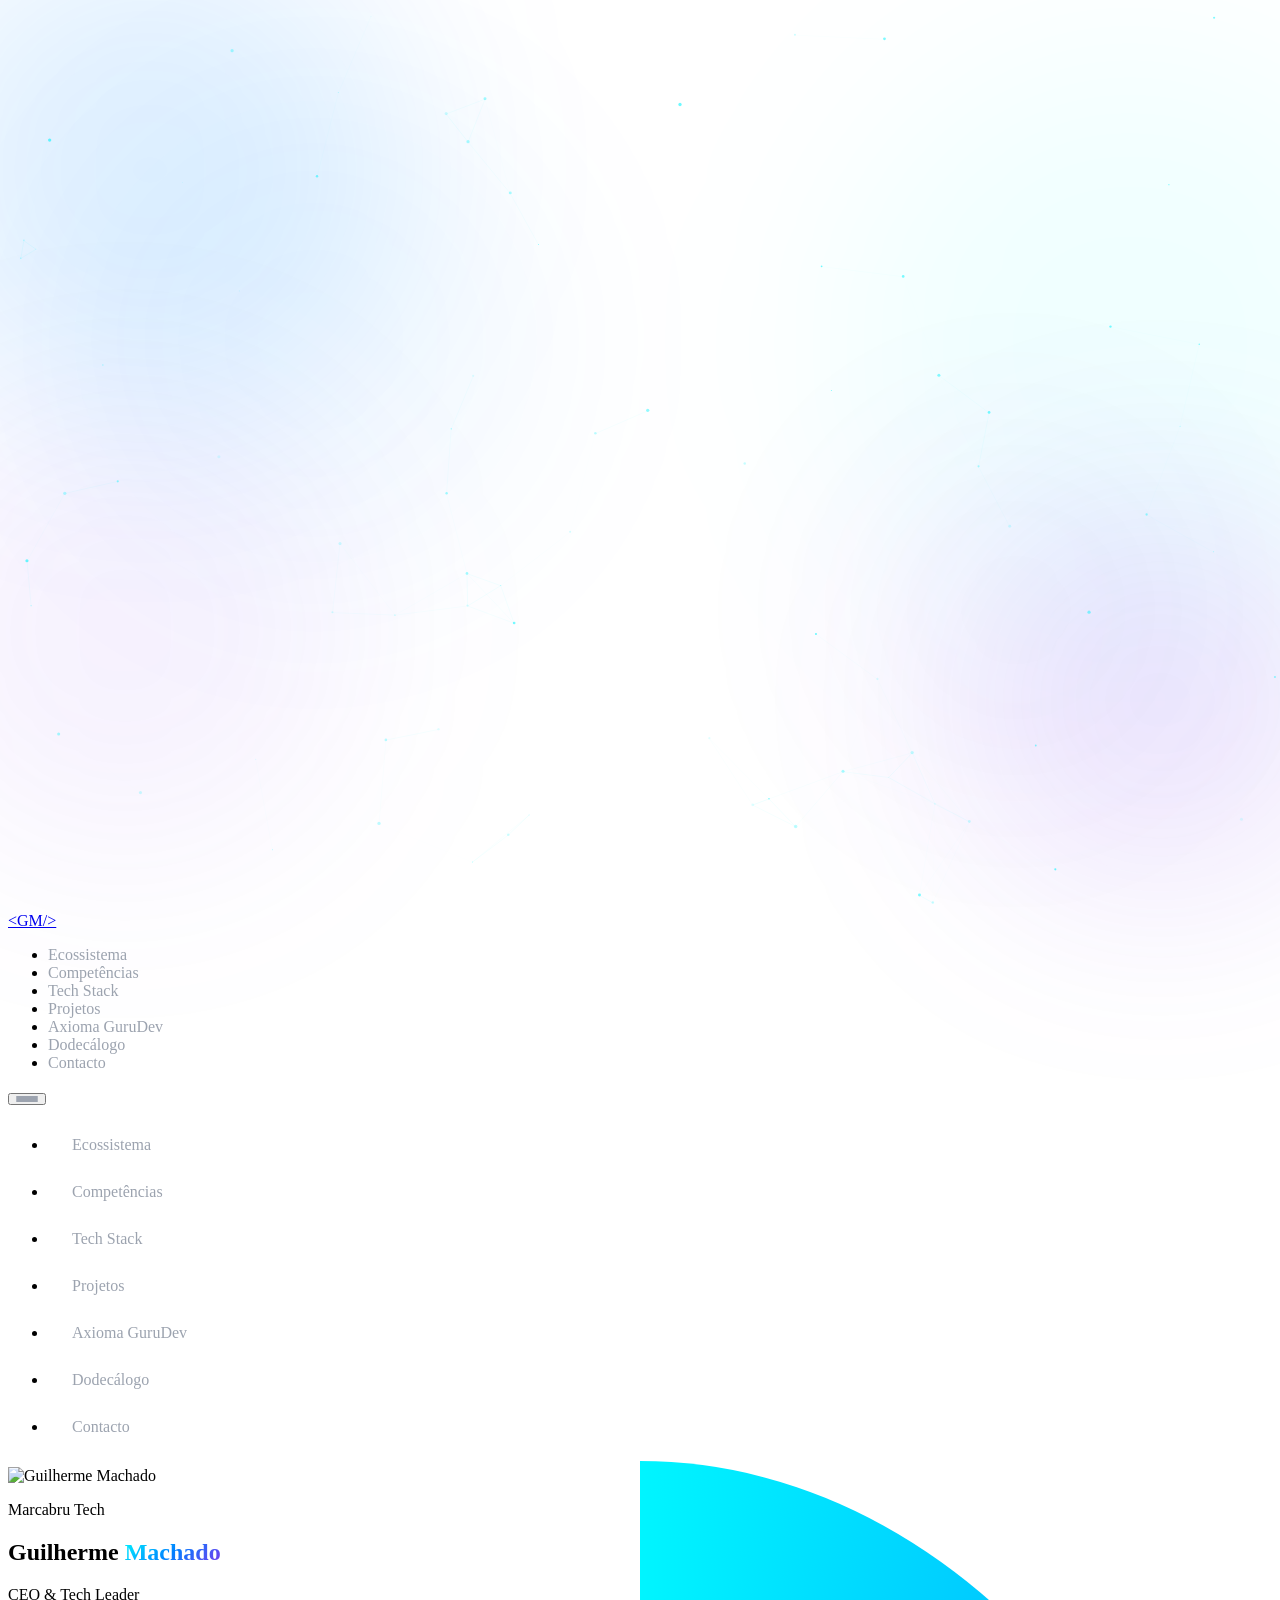
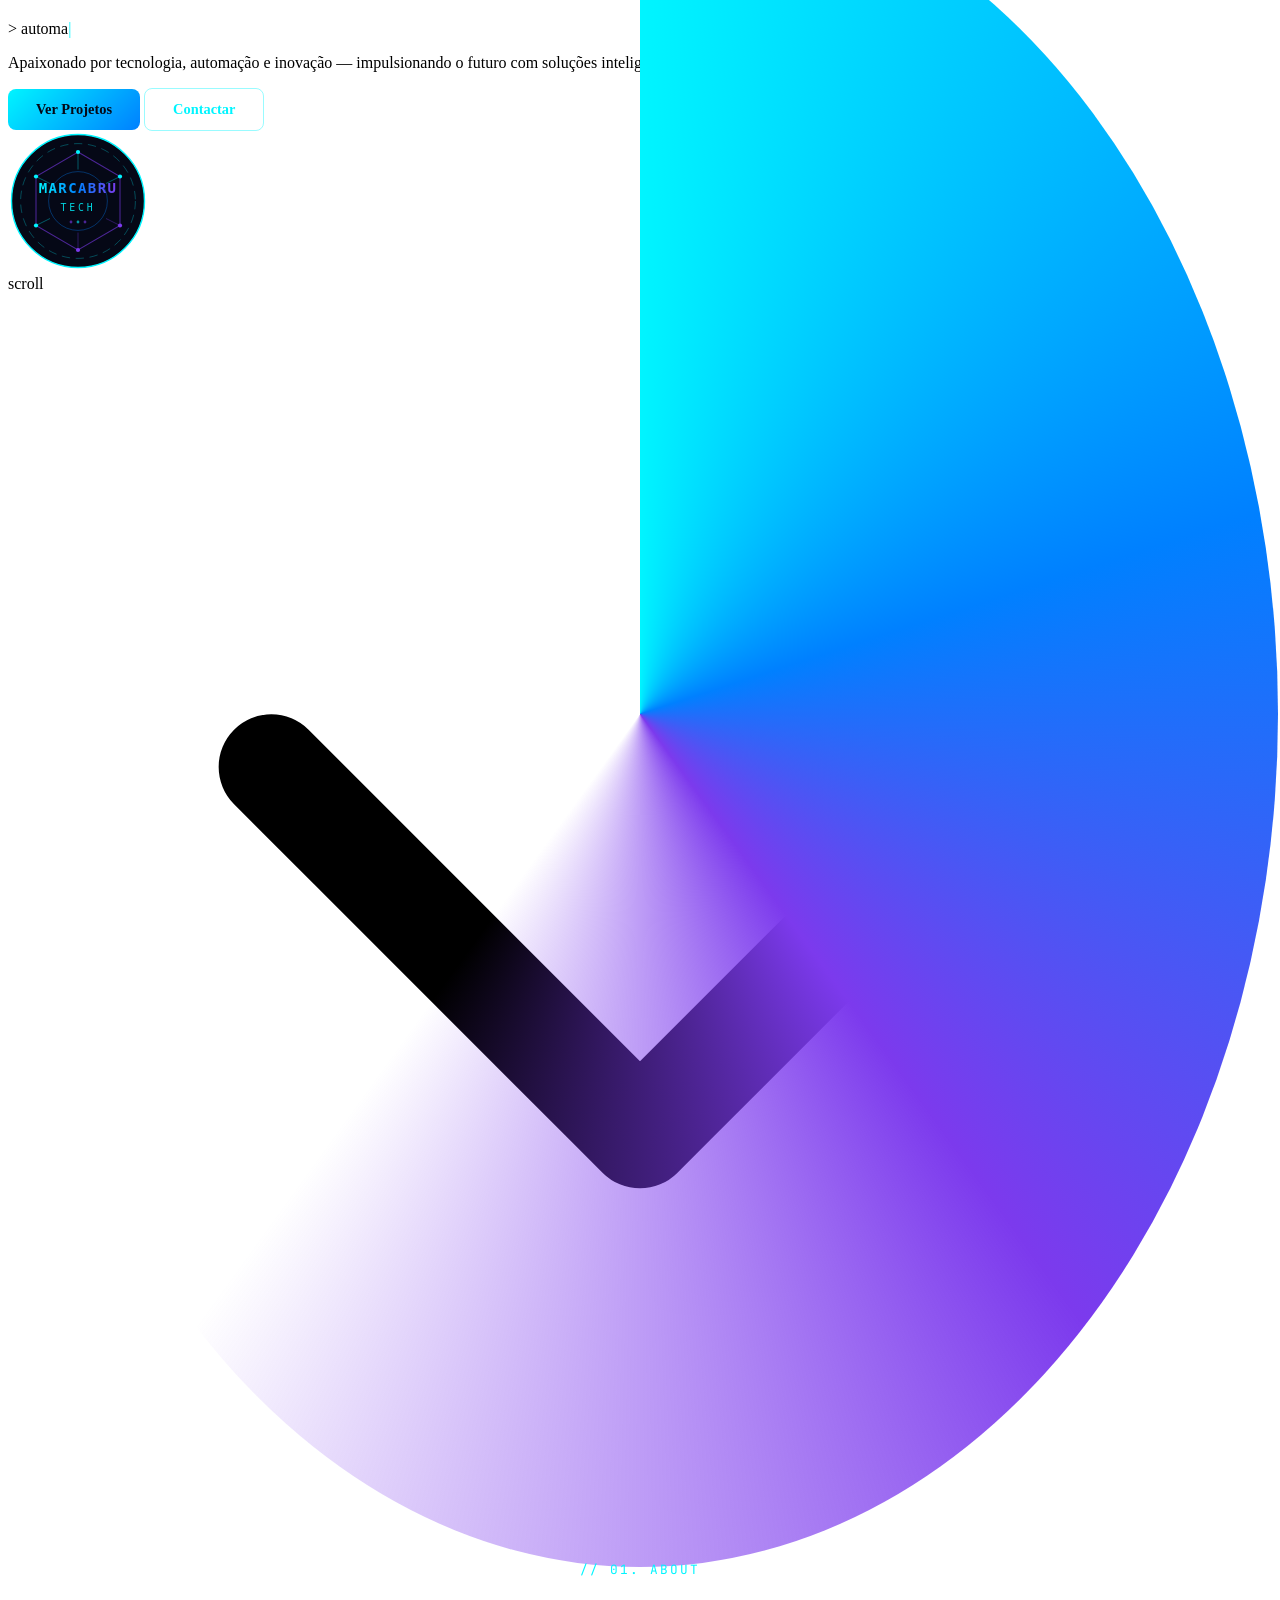
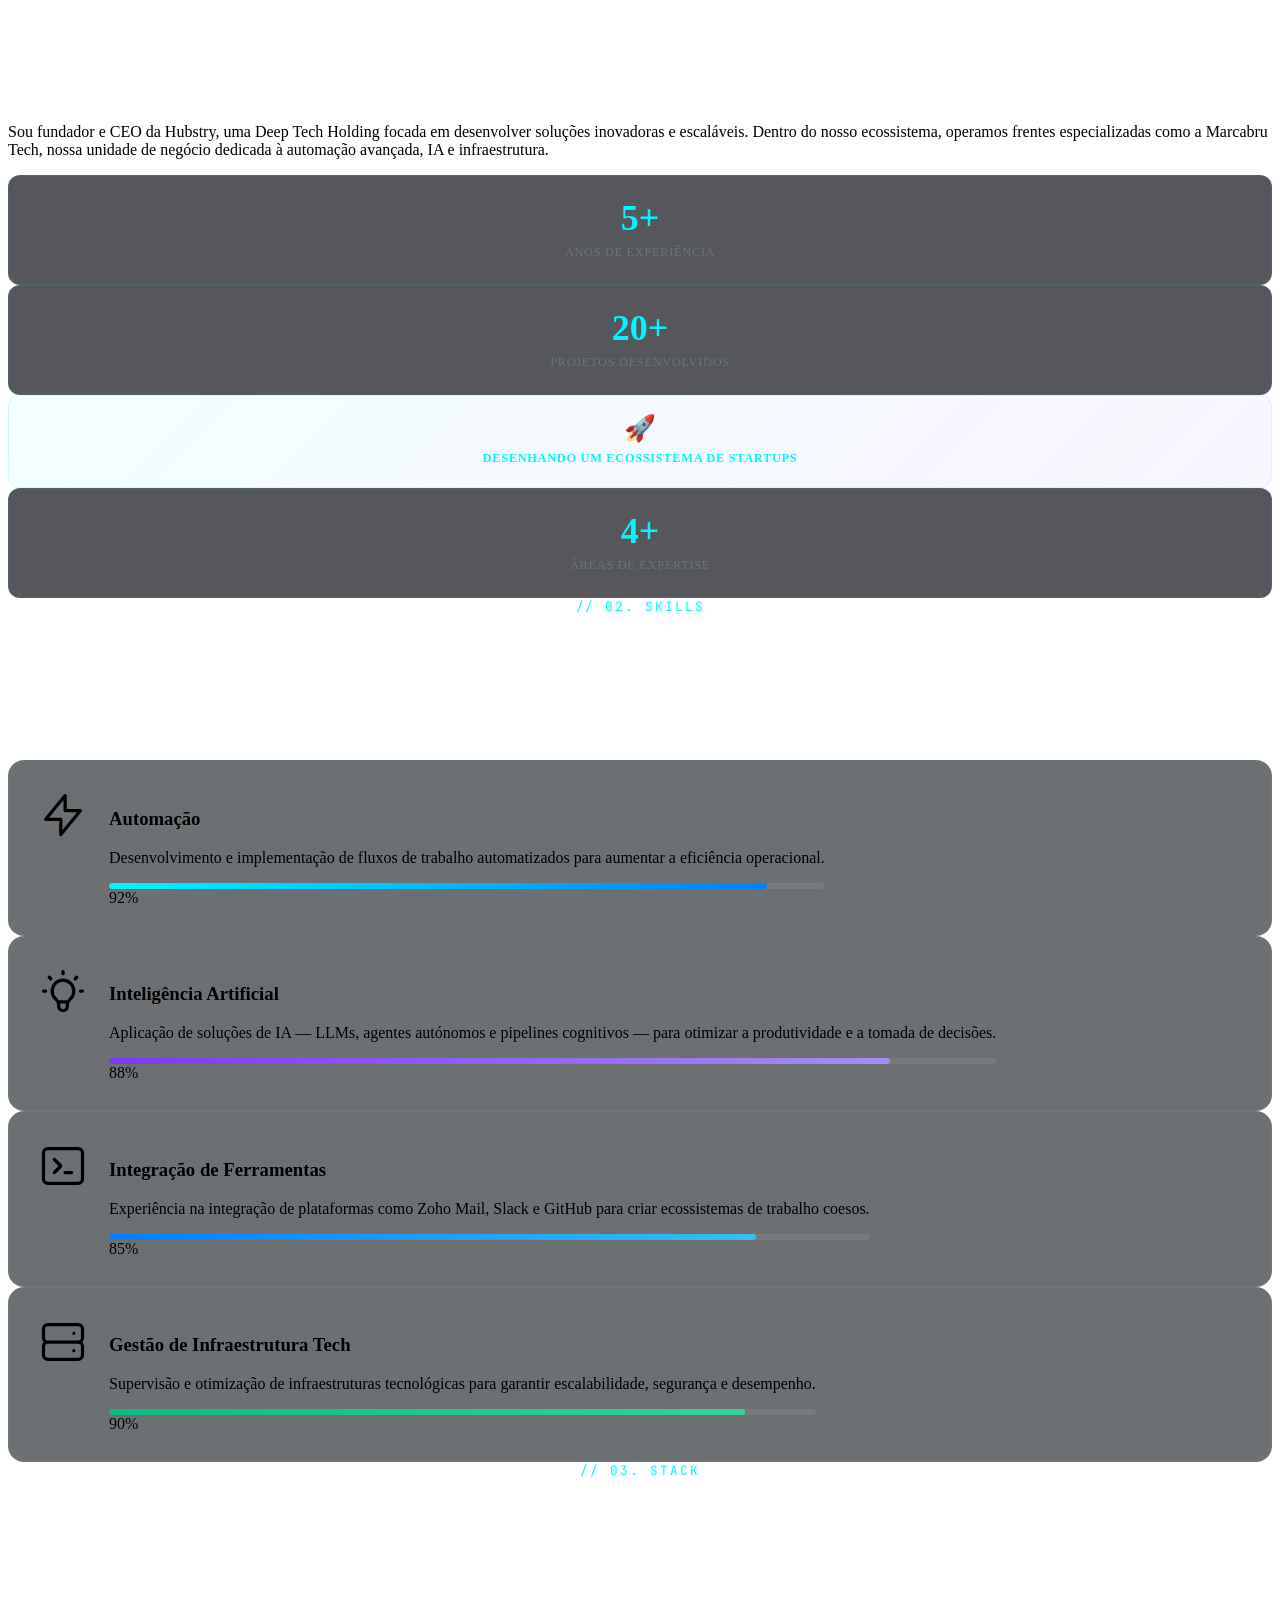
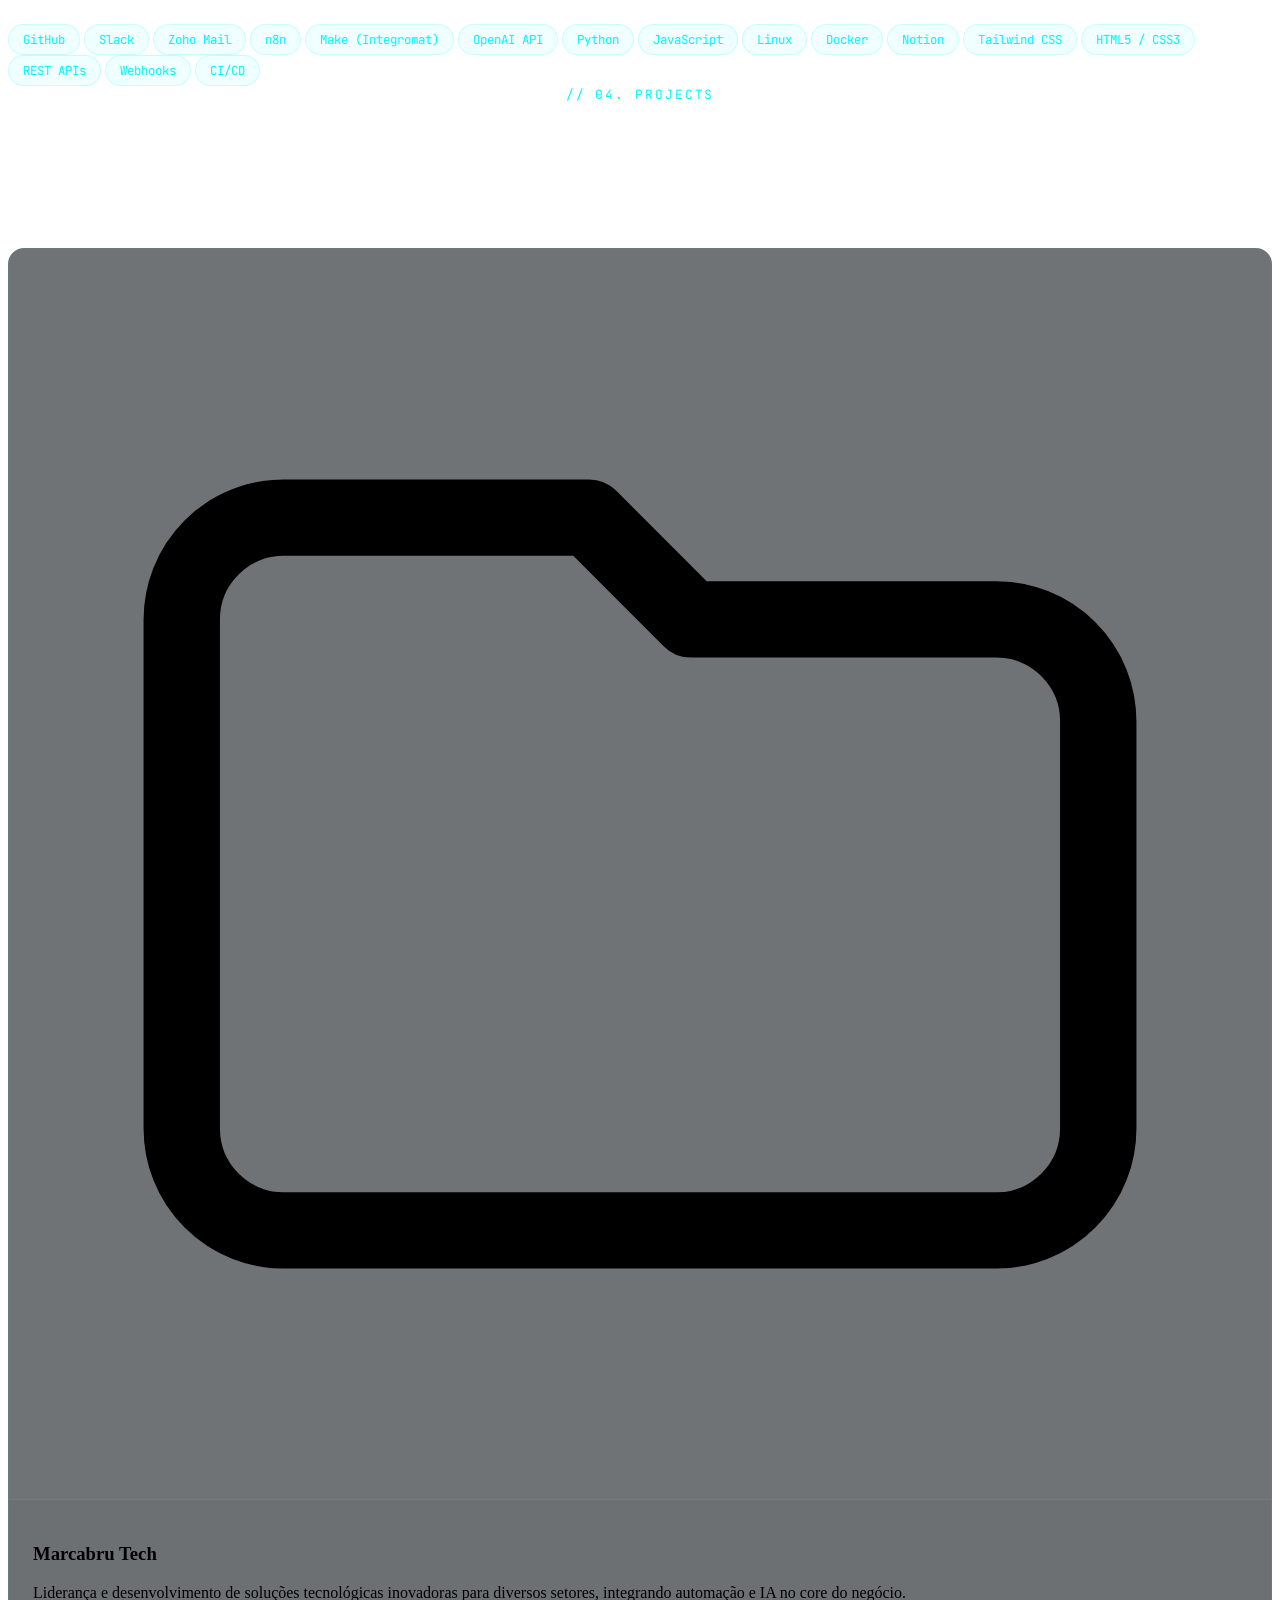
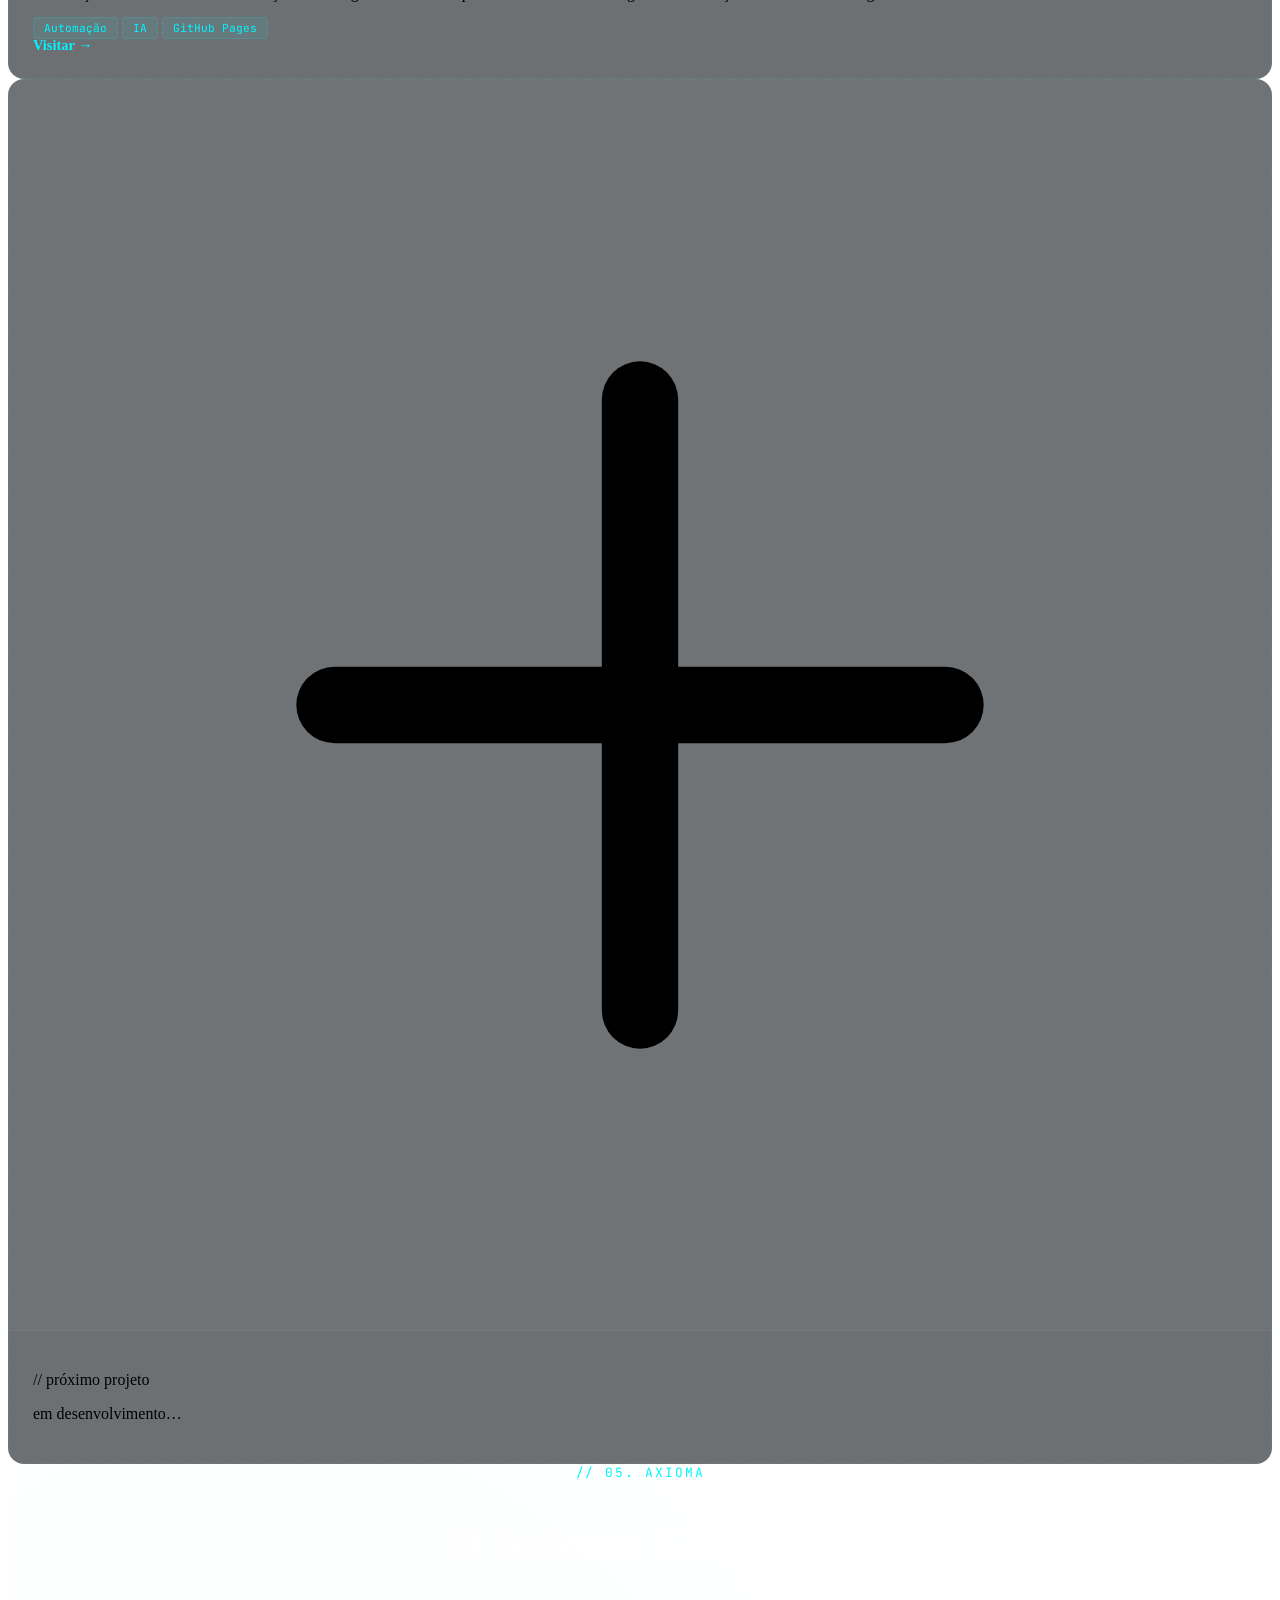
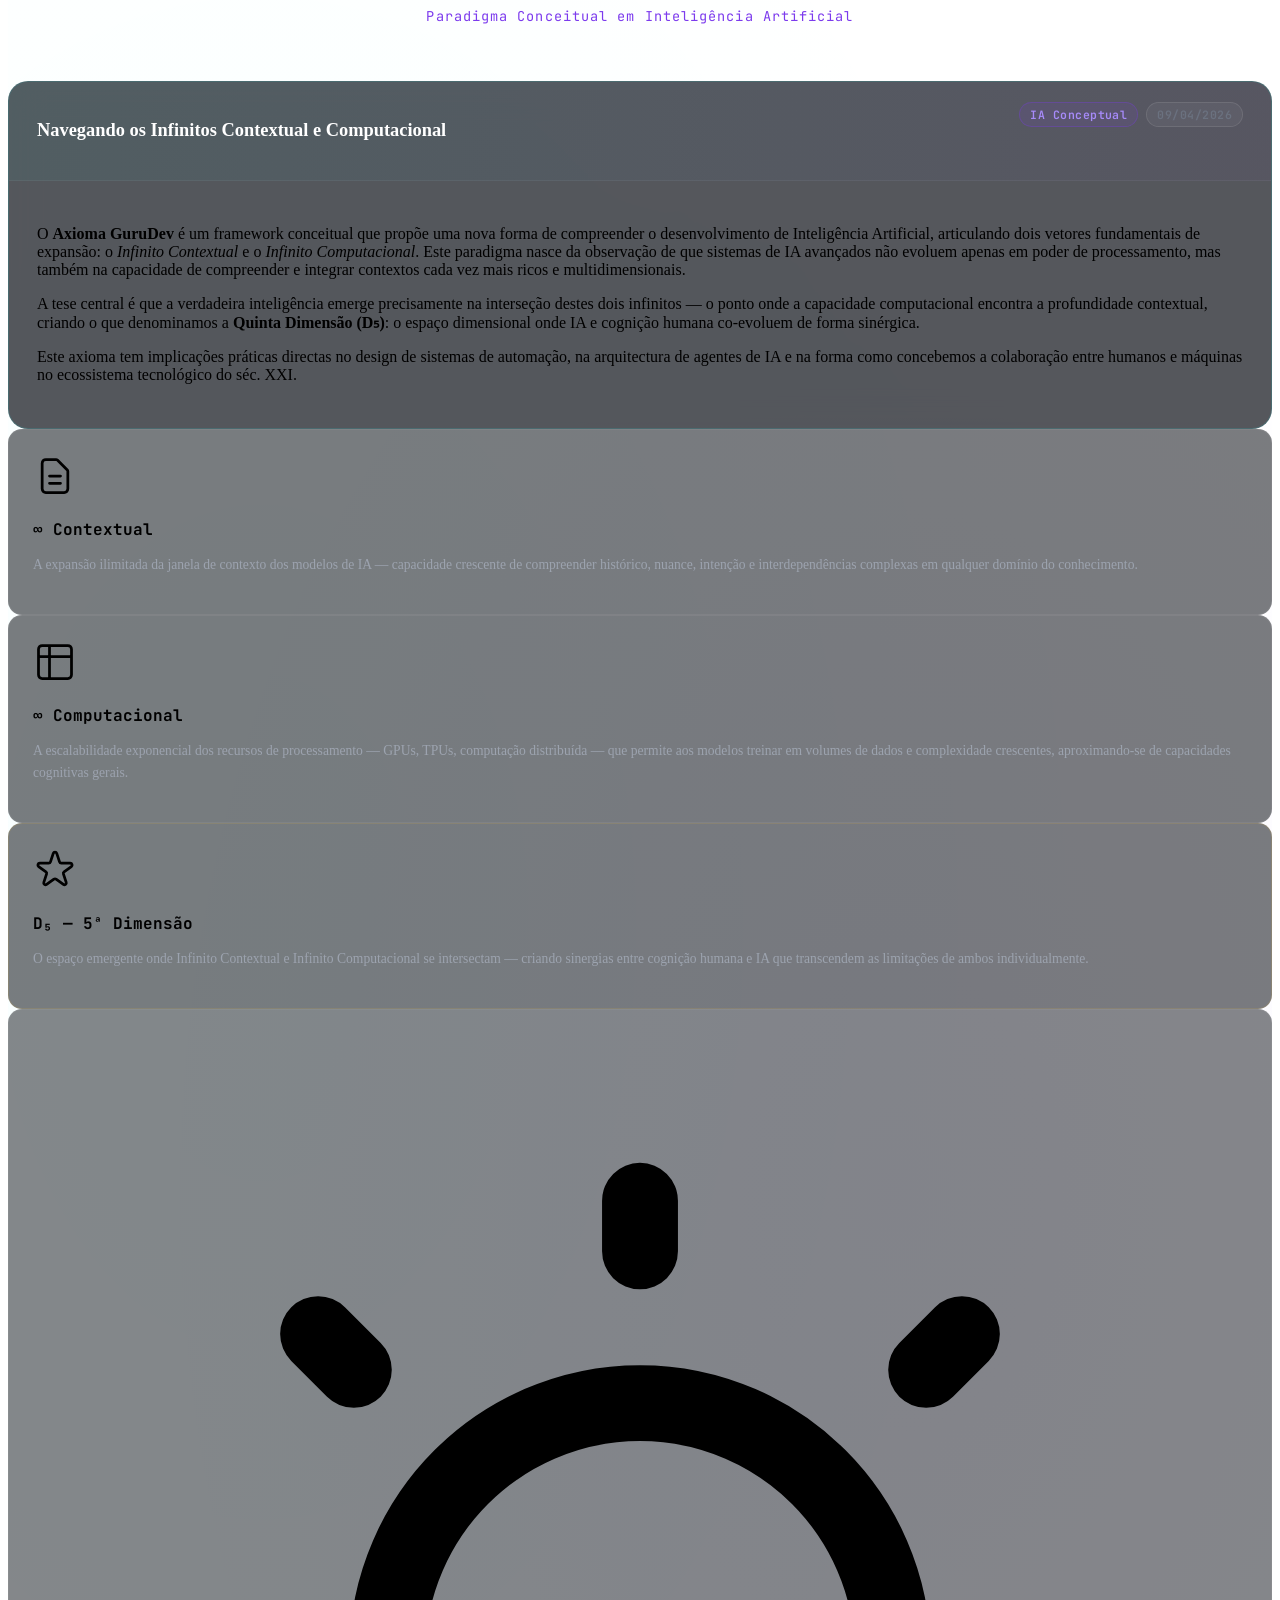
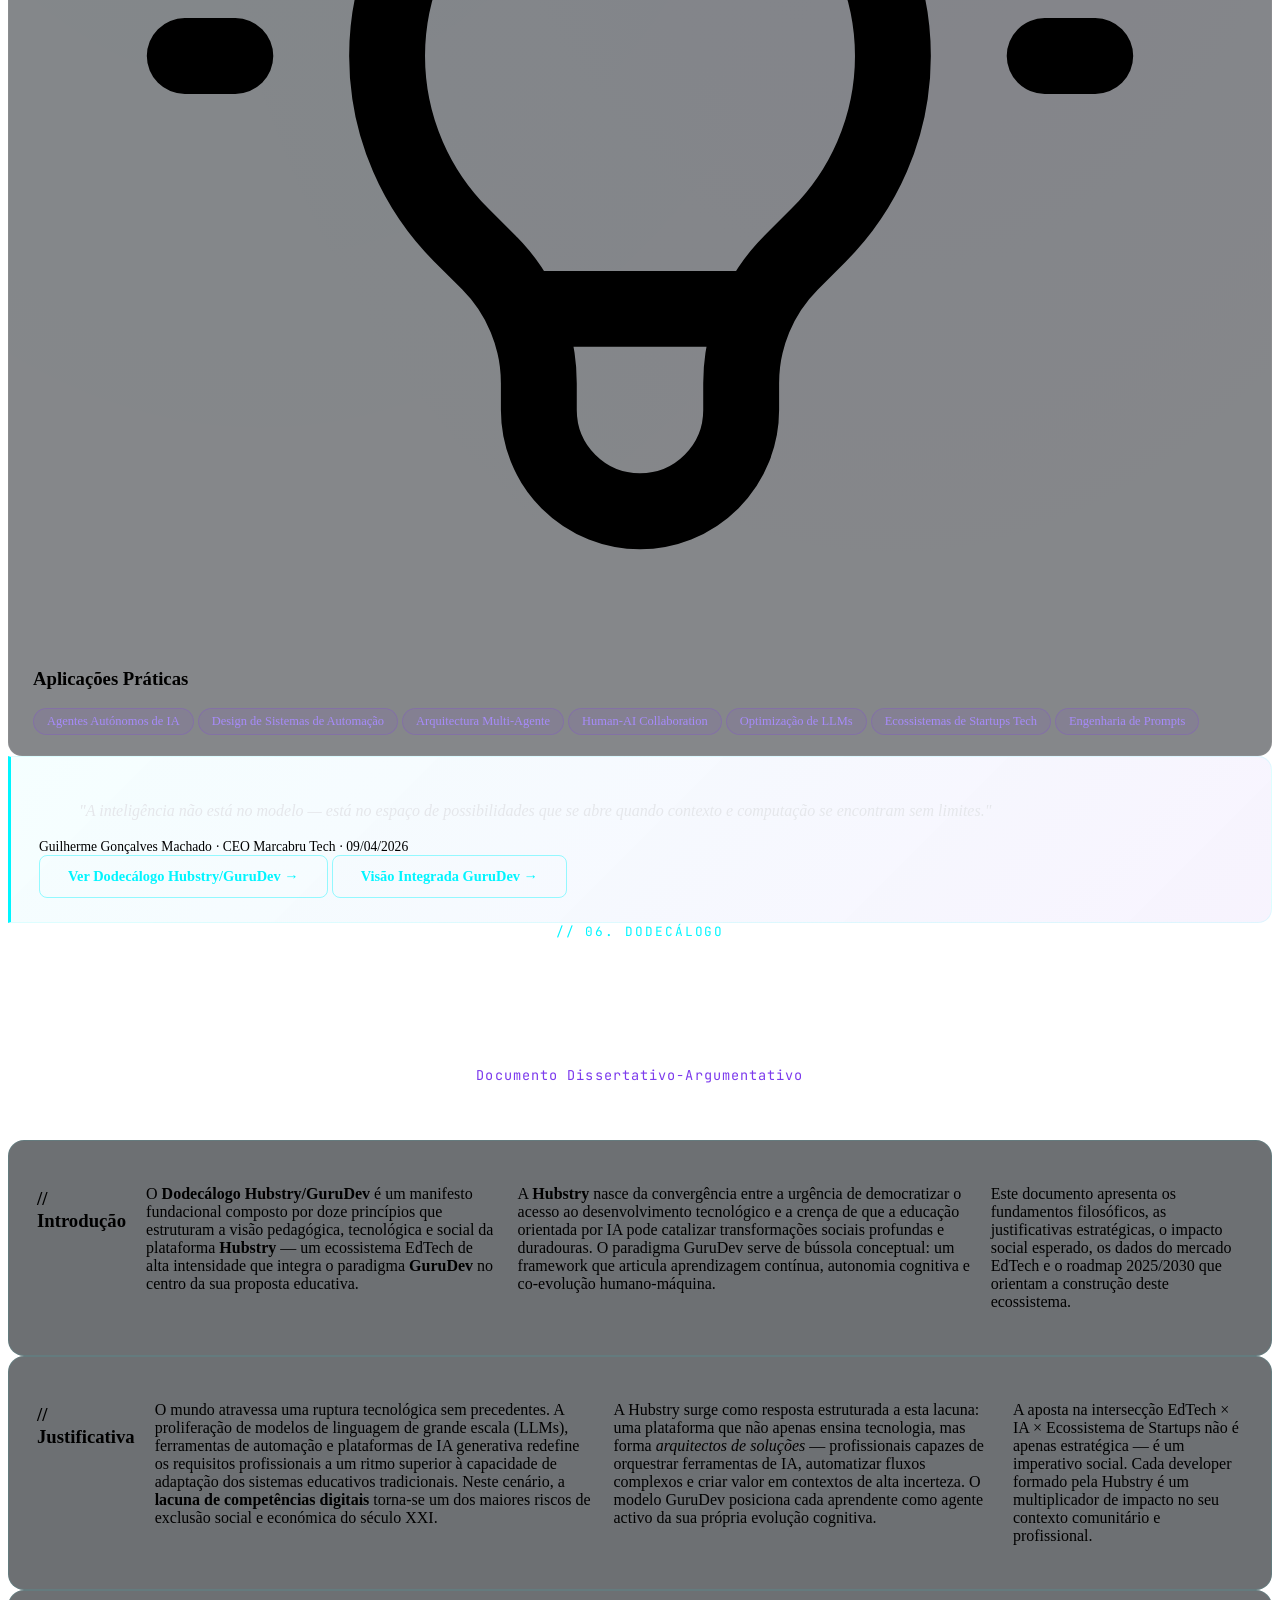
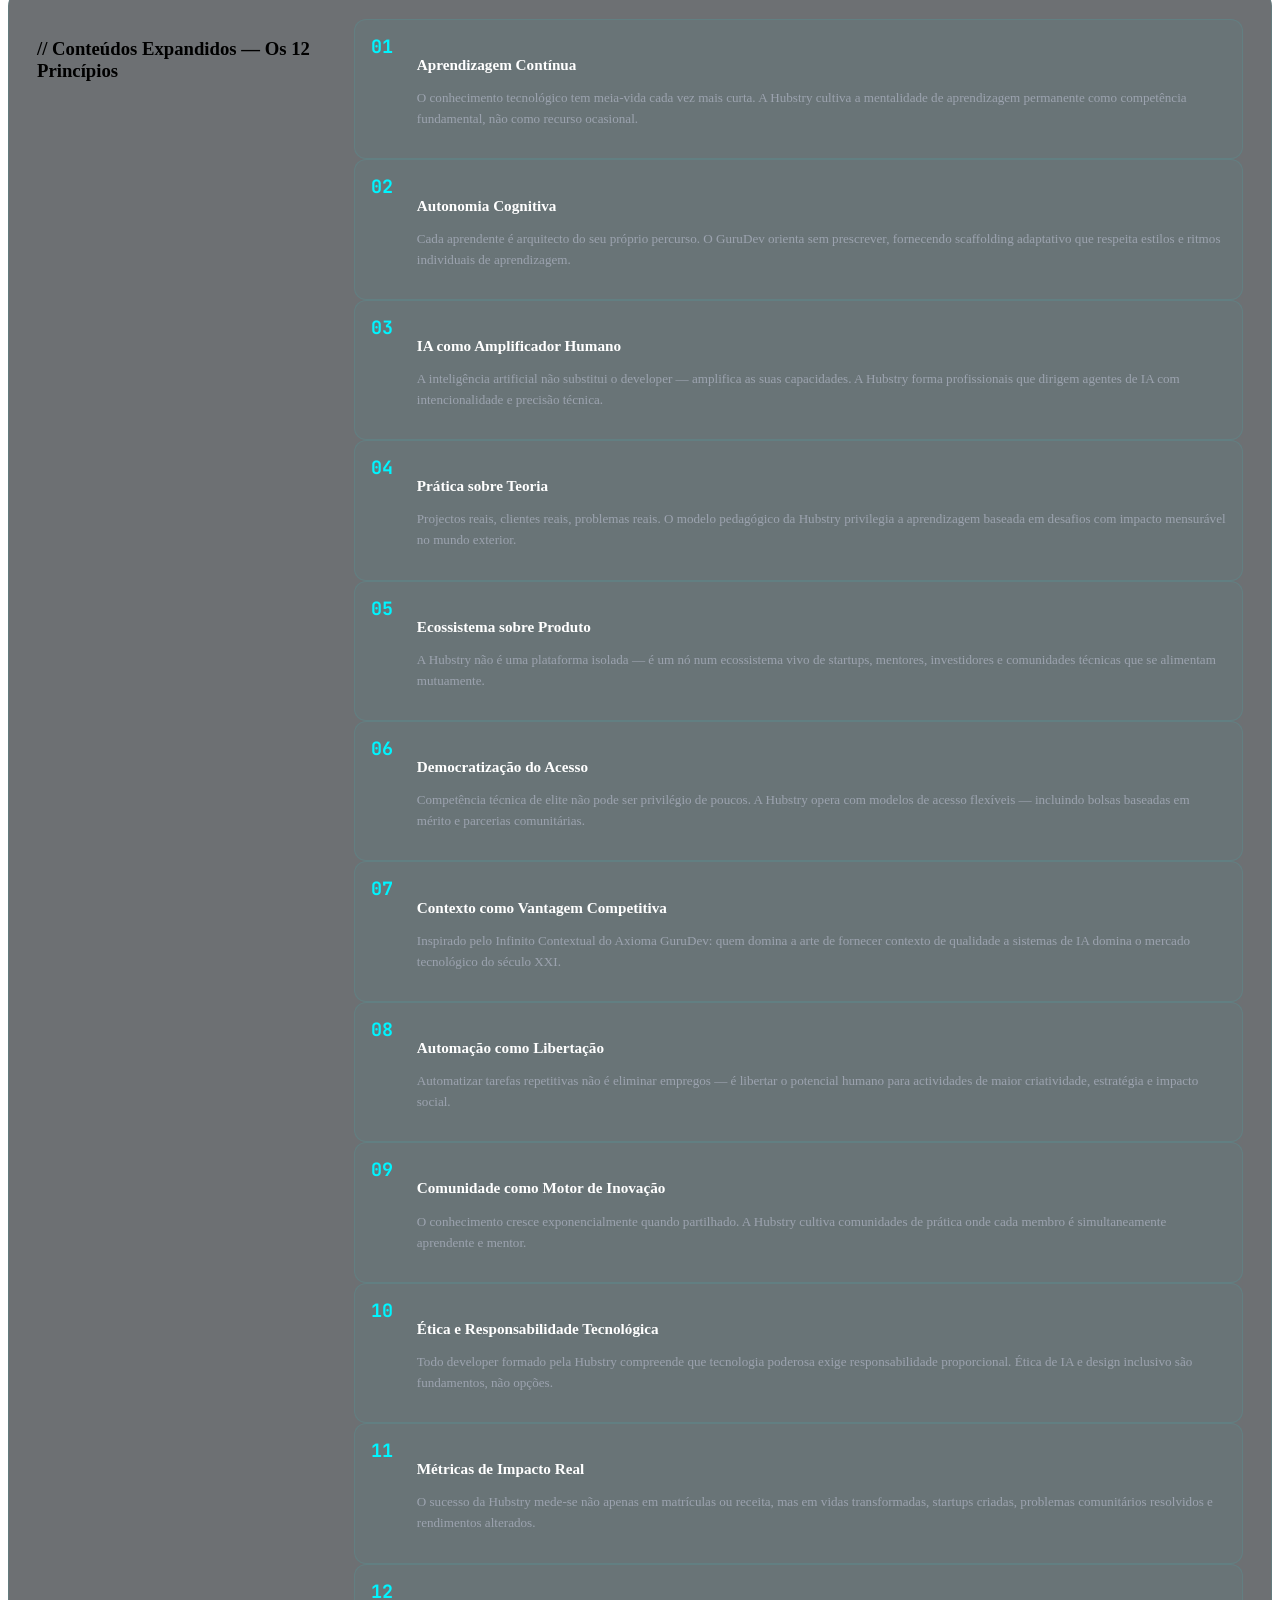
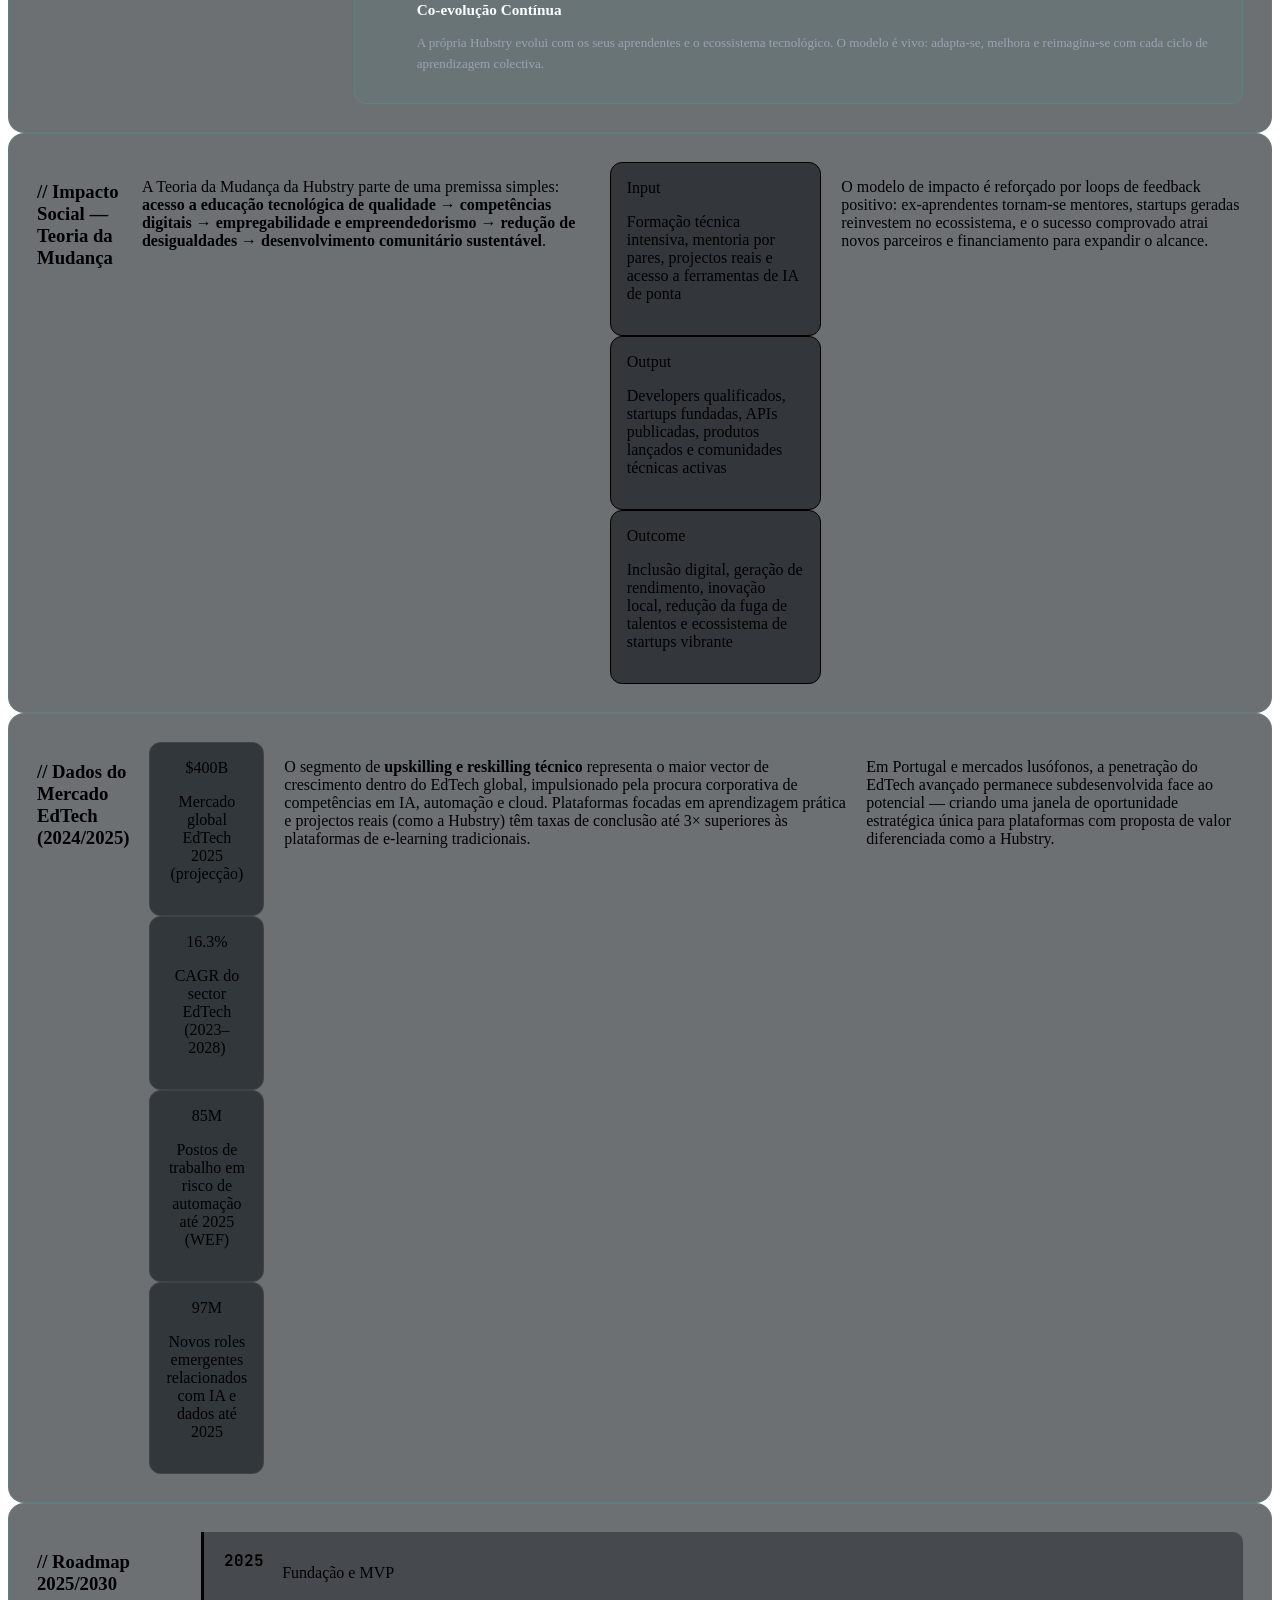
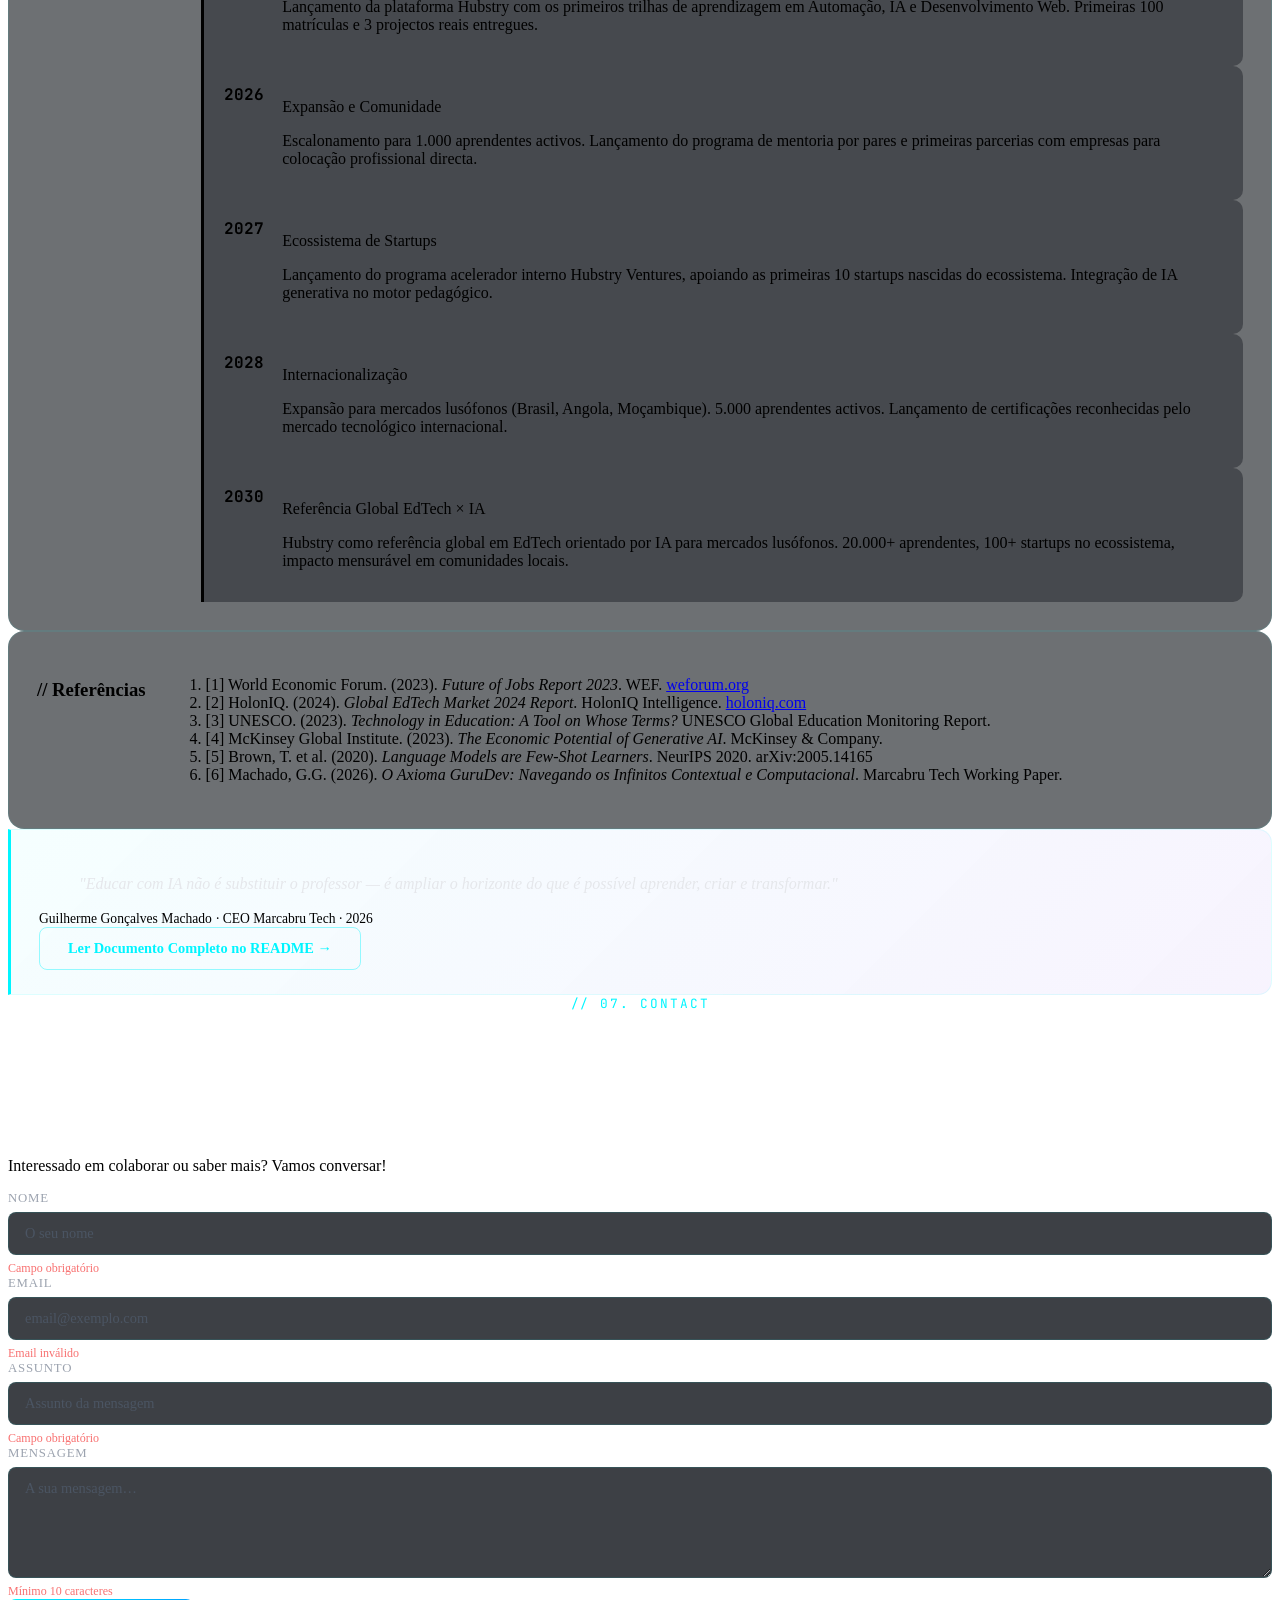
==== commit d16abbb5: "Rename 'Sobre Mim' section to 'Ecossistema' and update content with Hubstry ecosystem description Ag" ====
--- a/index.html
+++ b/index.html
@@ -56,7 +56,7 @@
 
             <!-- Desktop links -->
             <ul class="hidden md:flex gap-8 text-sm font-medium">
-                <li><a href="#about"      class="nav-link" data-section="about">Sobre Mim</a></li>
+                <li><a href="#about"      class="nav-link" data-section="about">Ecossistema</a></li>
                 <li><a href="#skills"     class="nav-link" data-section="skills">Competências</a></li>
                 <li><a href="#stack"      class="nav-link" data-section="stack">Tech Stack</a></li>
                 <li><a href="#projects"   class="nav-link" data-section="projects">Projetos</a></li>
@@ -76,7 +76,7 @@
         <!-- Mobile menu -->
         <div id="mobile-menu" class="hidden md:hidden bg-dark-card/95 backdrop-blur border-t border-dark-border">
             <ul class="flex flex-col gap-0 text-sm font-medium">
-                <li><a href="#about"      class="mobile-nav-link">Sobre Mim</a></li>
+                <li><a href="#about"      class="mobile-nav-link">Ecossistema</a></li>
                 <li><a href="#skills"     class="mobile-nav-link">Competências</a></li>
                 <li><a href="#stack"      class="mobile-nav-link">Tech Stack</a></li>
                 <li><a href="#projects"   class="mobile-nav-link">Projetos</a></li>
@@ -162,19 +162,13 @@
             <div class="max-w-5xl mx-auto">
                 <div class="section-header reveal">
                     <span class="section-tag">// 01. about</span>
-                    <h2 class="section-title">Sobre Mim</h2>
+                    <h2 class="section-title">Ecossistema</h2>
                 </div>
 
                 <div class="grid md:grid-cols-2 gap-12 items-center">
                     <div class="space-y-5 reveal">
                         <p class="text-gray-300 leading-relaxed">
-                            Como <span class="text-neon-cyan font-semibold">CEO da Marcabru Tech</span>, lidero a visão e estratégia da empresa, focando na integração de tecnologias avançadas para otimizar processos e impulsionar o crescimento.
-                        </p>
-                        <p class="text-gray-300 leading-relaxed">
-                            A minha paixão reside em transformar desafios complexos em soluções eficientes e escaláveis, utilizando <span class="text-neon-cyan font-semibold">automação, inteligência artificial</span> e uma gestão de infraestrutura tecnológica robusta.
-                        </p>
-                        <p class="text-gray-300 leading-relaxed">
-                            Acredito firmemente no poder da tecnologia para capacitar indivíduos e organizações, e estou empenhado em construir um futuro onde a inovação seja acessível e impactante para todos.
+                            Sou fundador e CEO da <span class="text-neon-cyan font-semibold">Hubstry</span>, uma Deep Tech Holding focada em desenvolver soluções inovadoras e escaláveis. Dentro do nosso ecossistema, operamos frentes especializadas como a <span class="text-neon-cyan font-semibold">Marcabru Tech</span>, nossa unidade de negócio dedicada à automação avançada, IA e infraestrutura.
                         </p>
                     </div>
 
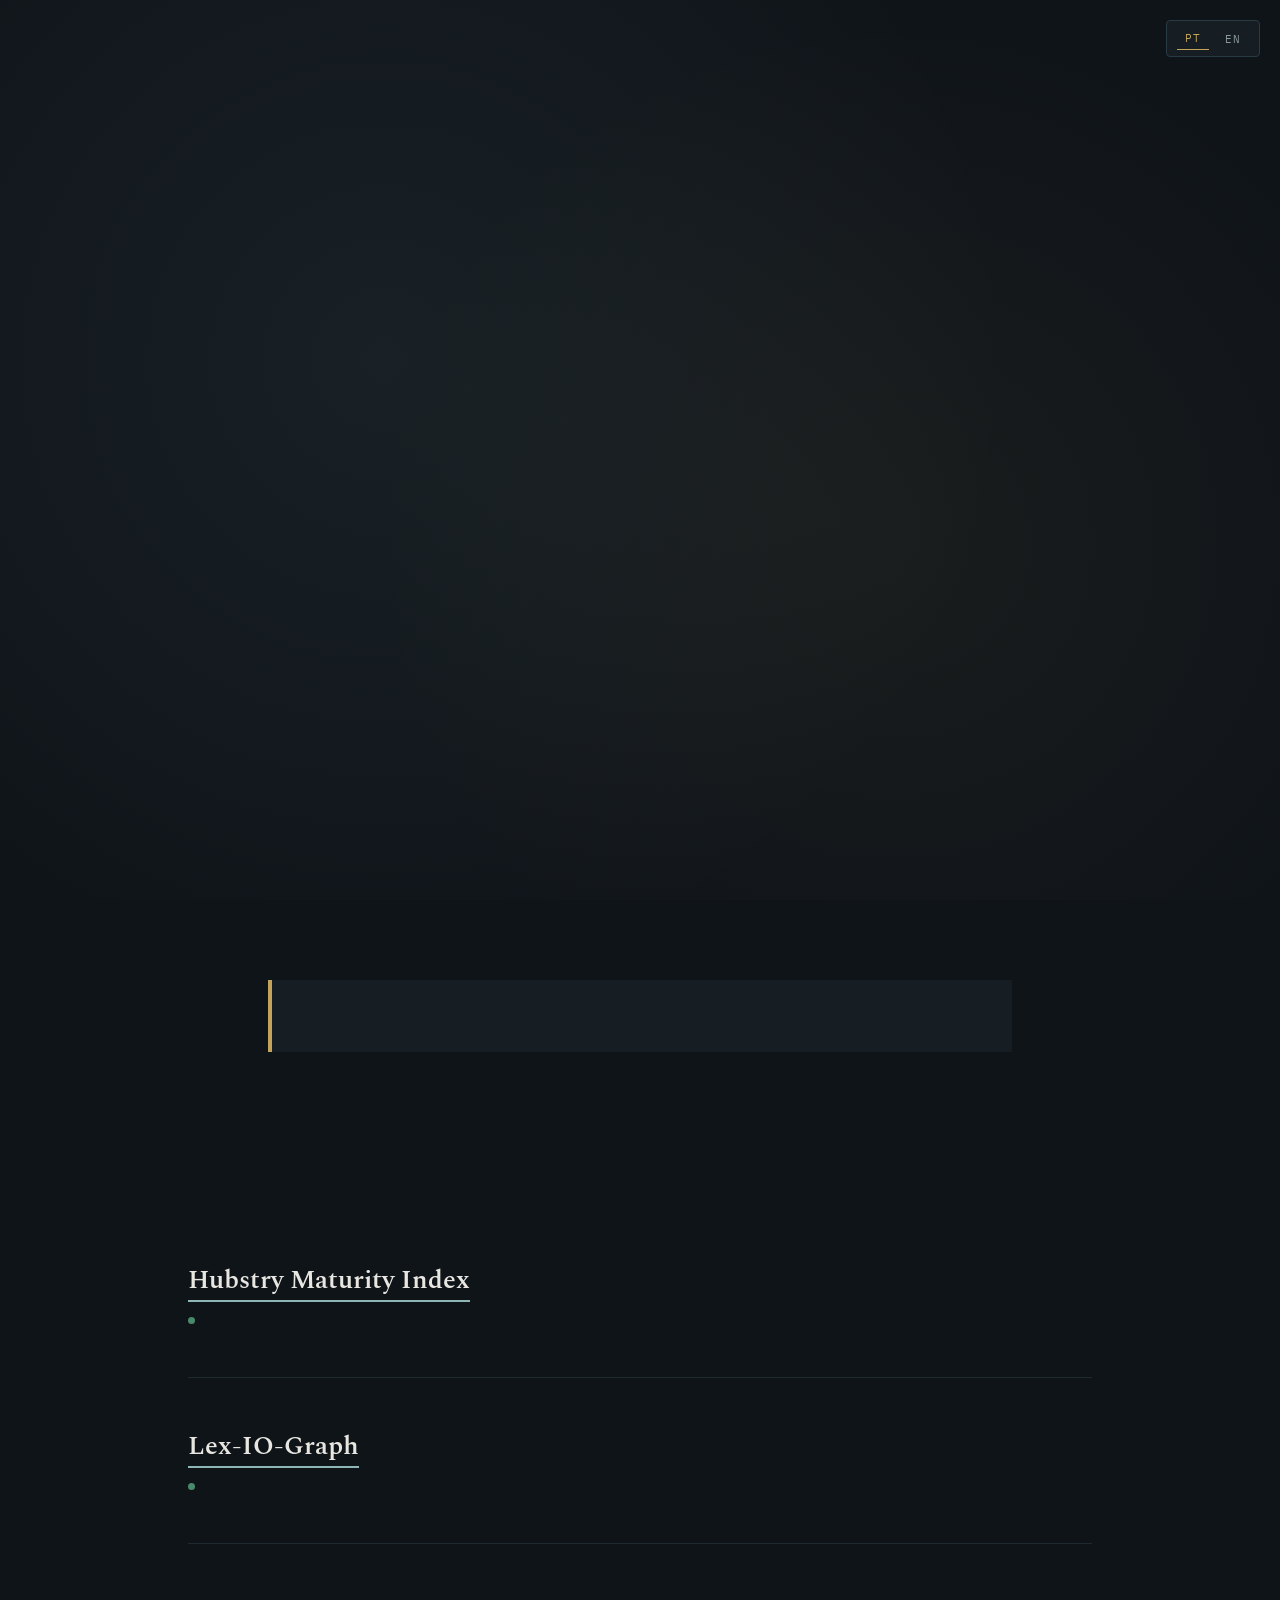
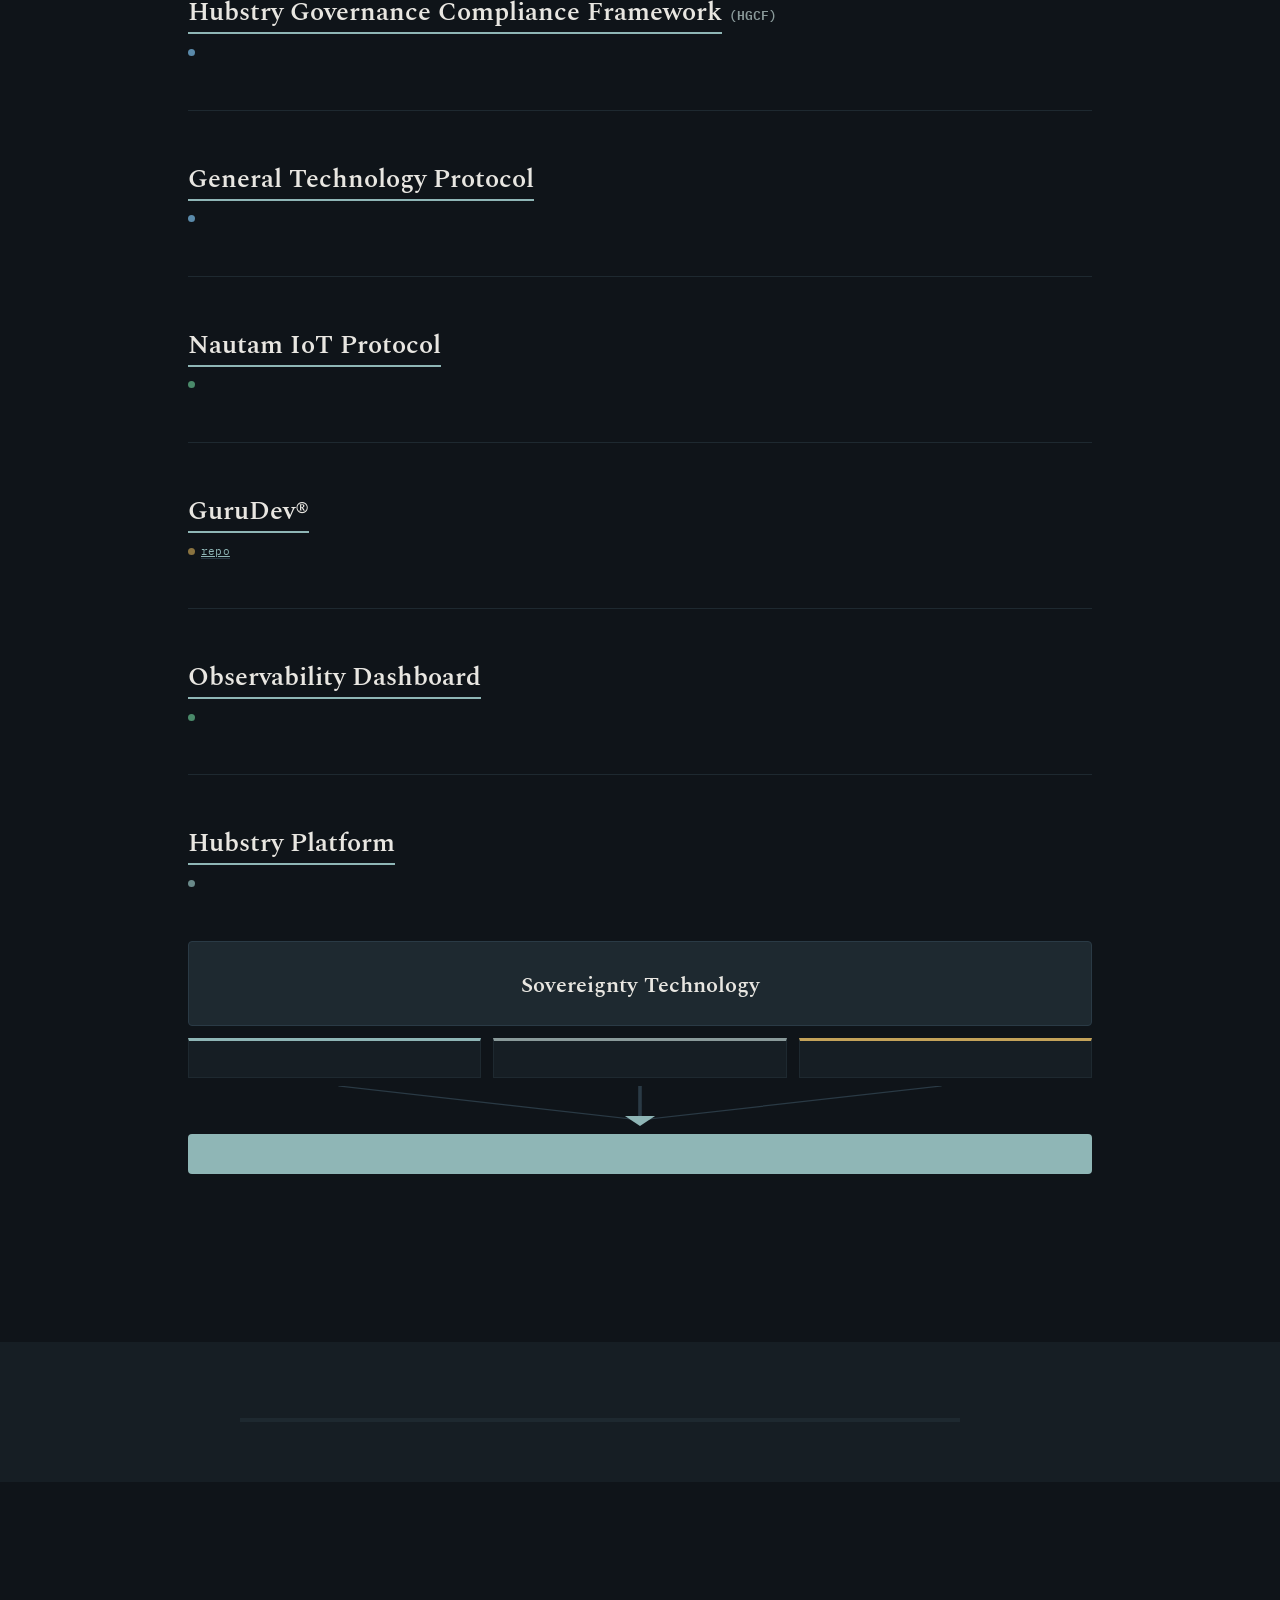
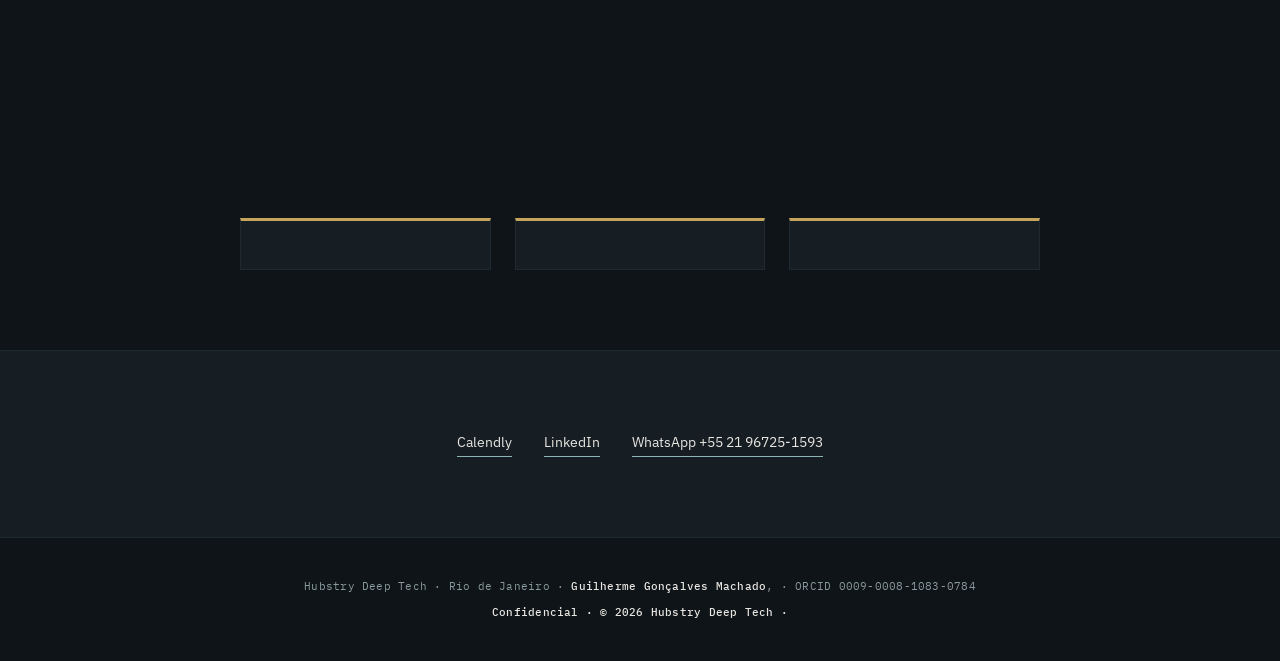
==== commit d614b7b7: "Update print statement from 'Hello' to 'Goodbye'" ====
--- a/index.html
+++ b/index.html
@@ -1,769 +1,660 @@
 <!DOCTYPE html>
-<html lang="pt" class="scroll-smooth">
+<html lang="pt-PT">
 <head>
-    <meta charset="UTF-8">
-    <meta name="viewport" content="width=device-width, initial-scale=1.0">
-    <title>Guilherme Machado — CEO | Marcabru Tech</title>
-    <meta name="description" content="Guilherme Machado — CEO e Tech Leader na Marcabru Tech. Especialista em Automação, IA, Integração de Ferramentas e Infraestrutura Tecnológica.">
-
-    <!-- Tailwind CSS CDN -->
-    <script src="https://cdn.tailwindcss.com"></script>
-    <script>
-        if (typeof tailwind !== 'undefined') tailwind.config = {
-            theme: {
-                extend: {
-                    colors: {
-                        'neon-cyan':  '#00f5ff',
-                        'neon-blue':  '#0080ff',
-                        'neon-purple':'#7c3aed',
-                        'dark-base':  '#050816',
-                        'dark-card':  '#0d1117',
-                        'dark-border':'#1a2744',
-                    },
-                    fontFamily: {
-                        mono: ['"JetBrains Mono"', 'monospace'],
-                        sans: ['Inter', 'sans-serif'],
-                    },
-                    animation: {
-                        'fade-in-up': 'fadeInUp 0.7s ease forwards',
-                        'glow-pulse': 'glowPulse 2.5s ease-in-out infinite',
-                        'spin-slow':  'spin 8s linear infinite',
-                    },
-                }
-            }
-        }
-    </script>
-
-    <!-- Google Fonts -->
-    <link rel="preconnect" href="https://fonts.googleapis.com">
-    <link href="https://fonts.googleapis.com/css2?family=Inter:wght@300;400;500;600;700&family=JetBrains+Mono:wght@400;700&display=swap" rel="stylesheet">
-
-    <!-- Custom styles (keyframes + utilities Tailwind cannot express inline) -->
-    <link rel="stylesheet" href="style.css">
+<meta charset="UTF-8">
+<meta name="viewport" content="width=device-width, initial-scale=1.0">
+<title>Hubstry — Operating Deep Tech Venture Builder</title>
+<link rel="preconnect" href="https://fonts.googleapis.com">
+<link rel="preconnect" href="https://fonts.gstatic.com" crossorigin>
+<link href="https://fonts.googleapis.com/css2?family=Spectral:ital,wght@0,400;0,500;0,600;0,700;1,400&family=IBM+Plex+Sans:wght@400;500;600&family=IBM+Plex+Mono:wght@400;500&display=swap" rel="stylesheet">
+<style>
+  :root{
+    --base:#0f1419;
+    --base-mid:#161e24;
+    --base-light:#1e2930;
+    --ink:#e8e6e1;
+    --ink-soft:#8a9a9a;
+    --water:#8FB6B6;
+    --water-dim:#6a8a8a;
+    --gold:#C4A35A;
+    --gold-dim:#8a7340;
+    --line:#1e2930;
+    --line-strong:#2a3a45;
+  }
+  *{box-sizing:border-box;margin:0;padding:0}
+  html{scroll-behavior:smooth}
+  body{
+    background:var(--base);
+    color:var(--ink);
+    font-family:"IBM Plex Sans",system-ui,sans-serif;
+    font-size:17px;line-height:1.6;
+    -webkit-font-smoothing:antialiased;
+  }
+
+  /* HERO */
+  .hero{
+    min-height:100vh;display:flex;flex-direction:column;justify-content:center;align-items:center;
+    text-align:center;padding:80px 28px 60px;background:var(--base);color:var(--ink);
+    position:relative;overflow:hidden;
+  }
+  .hero::before{
+    content:"";position:absolute;top:0;left:0;right:0;bottom:0;
+    background:radial-gradient(circle at 30% 40%,rgba(143,182,182,0.08) 0%,transparent 60%),
+               radial-gradient(circle at 70% 60%,rgba(196,163,90,0.06) 0%,transparent 50%);
+    pointer-events:none;
+  }
+  .hero-content{position:relative;z-index:1;max-width:720px}
+  .hero-eyebrow{
+    font-family:"IBM Plex Mono",monospace;font-size:11.5px;letter-spacing:.28em;text-transform:uppercase;
+    color:var(--gold);margin-bottom:22px;display:block;
+  }
+  .hero h1{
+    font-family:"Spectral",Georgia,serif;font-weight:600;font-size:52px;line-height:1.08;
+    letter-spacing:-0.02em;margin-bottom:20px;
+  }
+  .hero h1 span{display:block;color:var(--water);font-size:28px;font-weight:400;margin-top:10px;font-style:italic}
+  .hero-thesis{
+    font-family:"Spectral",serif;font-size:20px;line-height:1.5;color:var(--ink-soft);
+    max-width:56ch;margin:0 auto 36px;font-style:italic;
+  }
+  .hero-cta{
+    display:inline-block;font-family:"IBM Plex Mono",monospace;font-size:12px;letter-spacing:.12em;
+    text-transform:uppercase;color:var(--ink);border:1.5px solid var(--water);padding:14px 32px;
+    text-decoration:none;transition:all .3s;
+  }
+  .hero-cta:hover{background:var(--water);color:var(--base)}
+  .hero-scroll{
+    position:absolute;bottom:28px;left:50%;transform:translateX(-50%);
+    font-family:"IBM Plex Mono",monospace;font-size:10px;letter-spacing:.2em;text-transform:uppercase;
+    color:var(--water-dim);animation:bounce 2s infinite;
+  }
+  @keyframes bounce{0%,100%{transform:translateX(-50%) translateY(0)}50%{transform:translateX(-50%) translateY(8px)}}
+
+  /* LANG TOGGLE */
+  .lang-toggle{
+    position:fixed;top:20px;right:20px;z-index:100;
+    display:flex;gap:8px;background:var(--base-mid);border:1px solid var(--line-strong);
+    padding:6px 10px;border-radius:4px;
+  }
+  .lang-toggle button{
+    font-family:"IBM Plex Mono",monospace;font-size:11px;letter-spacing:.08em;
+    text-transform:uppercase;background:transparent;border:none;color:var(--ink-soft);
+    cursor:pointer;padding:4px 8px;transition:all .2s;
+  }
+  .lang-toggle button.active{color:var(--gold);border-bottom:1px solid var(--gold)}
+  .lang-toggle button:hover{color:var(--ink)}
+
+  /* SECTIONS */
+  section{padding:80px 28px;max-width:800px;margin:0 auto}
+  section.wide{max-width:960px}
+  .sec-label{
+    font-family:"IBM Plex Mono",monospace;font-size:11px;letter-spacing:.24em;text-transform:uppercase;
+    color:var(--gold);margin-bottom:14px;display:block;
+  }
+  .sec-title{
+    font-family:"Spectral",serif;font-size:36px;font-weight:600;line-height:1.15;
+    letter-spacing:-0.01em;margin-bottom:24px;max-width:28ch;
+  }
+  .sec-title.center{text-align:center;max-width:none}
+  .sec-lead{
+    font-family:"Spectral",serif;font-size:19px;line-height:1.55;color:var(--ink-soft);max-width:62ch;
+  }
+  .sec-lead + .sec-lead{margin-top:16px}
+  .sec-text{font-size:16.5px;line-height:1.7;color:var(--ink);max-width:68ch}
+  .sec-text p + p{margin-top:18px}
+  .sec-text b{font-weight:600}
+
+  /* MANIFESTO */
+  .manifesto{
+    background:var(--base-mid);border-left:4px solid var(--gold);padding:36px 32px;
+  }
+  .manifesto p{font-family:"Spectral",serif;font-size:17.5px;line-height:1.7;color:var(--ink);max-width:64ch}
+  .manifesto p + p{margin-top:16px}
+
+  /* ARCHITECTURE */
+  .arch-figure{margin:48px 0 0}
+  .arch-cap{
+    font-family:"IBM Plex Mono",monospace;font-size:11px;letter-spacing:.14em;text-transform:uppercase;
+    color:var(--ink-soft);margin-bottom:20px;text-align:center;
+  }
+  .arch-base{
+    background:var(--base-light);color:var(--ink);padding:22px 24px;text-align:center;border-radius:4px;
+    margin-bottom:6px;border:1px solid var(--line-strong);
+  }
+  .arch-base .bl{
+    font-family:"IBM Plex Mono",monospace;font-size:10px;letter-spacing:.18em;text-transform:uppercase;color:var(--gold);
+  }
+  .arch-base .bn{font-family:"Spectral",serif;font-size:22px;font-weight:600;margin-top:4px}
+  .arch-base .bs{font-size:13px;color:var(--ink-soft);margin-top:5px}
+  .arch-domains{display:grid;grid-template-columns:repeat(3,1fr);gap:12px;margin-top:12px}
+  .arch-domain{
+    background:var(--base-mid);border:1px solid var(--line);border-top:3px solid var(--c);
+    padding:18px 16px;text-align:center;
+  }
+  .arch-domain .dl{
+    font-family:"IBM Plex Mono",monospace;font-size:10px;letter-spacing:.16em;text-transform:uppercase;color:var(--c);font-weight:500;
+  }
+  .arch-domain .dn{font-family:"Spectral",serif;font-size:18px;font-weight:600;margin-top:4px}
+  .arch-domain .dd{font-size:13px;color:var(--ink-soft);margin-top:6px;line-height:1.4}
+  .arch-converge{
+    display:flex;justify-content:center;align-items:center;height:40px;margin:8px 0;
+  }
+  .arch-converge svg{width:100%;height:40px}
+  .arch-core{
+    background:var(--water);color:var(--base);padding:20px 24px;text-align:center;border-radius:4px;
+  }
+  .arch-core .cl{
+    font-family:"IBM Plex Mono",monospace;font-size:10px;letter-spacing:.18em;text-transform:uppercase;color:var(--base);
+  }
+  .arch-core .cn{font-family:"Spectral",serif;font-size:22px;font-weight:600;margin-top:4px}
+  .arch-core .cs{font-size:13px;color:var(--base-light);margin-top:5px}
+  .arch-optional{
+    border:2px dashed var(--line-strong);padding:14px 20px;text-align:center;margin-top:10px;
+    font-size:13px;color:var(--ink-soft);font-family:"IBM Plex Mono",monospace;letter-spacing:.02em;
+    border-radius:4px;
+  }
+
+  /* PORTFOLIO */
+  .portfolio-item{padding:48px 0;border-bottom:1px solid var(--line)}
+  .portfolio-item:first-child{padding-top:24px}
+  .portfolio-item:last-child{border-bottom:none}
+  .pf-label{
+    font-family:"IBM Plex Mono",monospace;font-size:10.5px;letter-spacing:.18em;text-transform:uppercase;
+    color:var(--gold);margin-bottom:8px;
+  }
+  .pf-title{
+    font-family:"Spectral",serif;font-size:26px;font-weight:600;margin-bottom:10px;
+  }
+  .pf-title a{color:var(--ink);text-decoration:none;border-bottom:2px solid var(--water);transition:color .2s}
+  .pf-title a:hover{color:var(--water)}
+  .pf-desc{font-size:16px;line-height:1.7;color:var(--ink-soft);max-width:64ch;margin-bottom:14px}
+  .pf-meta{
+    font-family:"IBM Plex Mono",monospace;font-size:11px;color:var(--ink-soft);letter-spacing:.02em;
+  }
+  .pf-meta .dot{display:inline-block;width:7px;height:7px;border-radius:50%;margin-right:6px}
+  .pf-meta .live{background:#4a8a6a}
+  .pf-meta .pub{background:#5a8aaa}
+  .pf-meta .frame{background:var(--gold-dim)}
+  .pf-meta .build{background:var(--water-dim)}
+  .streamlit-note{
+    font-family:"IBM Plex Mono",monospace;font-size:10.5px;color:var(--gold);margin-top:6px;display:block;
+  }
+
+  /* CPG ACCORDION */
+  .cpg-section{background:var(--base-mid);padding:60px 28px}
+  .cpg-section .sec-title{margin-bottom:10px}
+  .cpg-intro{font-family:"Spectral",serif;font-size:18px;line-height:1.55;color:var(--ink-soft);max-width:62ch;margin-bottom:36px}
+  .accordion{margin-top:16px;max-width:720px}
+  .accordion-item{border-bottom:1px solid var(--line)}
+  .accordion-header{
+    display:flex;justify-content:space-between;align-items:center;cursor:pointer;
+    padding:22px 0;font-family:"Spectral",serif;font-size:18px;font-weight:600;color:var(--ink);
+    user-select:none;
+  }
+  .accordion-header::after{
+    content:"+";font-family:"IBM Plex Mono",monospace;font-size:20px;color:var(--gold);transition:transform .3s;
+  }
+  .accordion-toggle{display:none}
+  .accordion-toggle:checked ~ .accordion-header::after{transform:rotate(45deg)}
+  .accordion-toggle:checked ~ .accordion-body{max-height:2000px;padding-bottom:28px;opacity:1}
+  .accordion-body{
+    max-height:0;overflow:hidden;opacity:0;transition:all .5s ease;
+    font-size:15.5px;line-height:1.75;color:var(--ink);
+  }
+  .accordion-body p + p{margin-top:16px}
+  .accordion-body b{font-weight:600}
+
+  /* ECOSYSTEM */
+  .eco-section{background:var(--base);padding:80px 28px}
+  .eco-grid{display:grid;grid-template-columns:repeat(3,1fr);gap:24px;margin-top:36px;max-width:800px;margin-left:auto;margin-right:auto}
+  .eco-card{
+    background:var(--base-mid);border:1px solid var(--line);border-top:3px solid var(--gold);
+    padding:24px 20px;text-align:center;
+  }
+  .eco-card .eco-label{
+    font-family:"IBM Plex Mono",monospace;font-size:10px;letter-spacing:.18em;text-transform:uppercase;color:var(--gold);margin-bottom:10px;
+  }
+  .eco-card .eco-title{
+    font-family:"Spectral",serif;font-size:20px;font-weight:600;margin-bottom:10px;
+  }
+  .eco-card .eco-desc{
+    font-size:14px;line-height:1.6;color:var(--ink-soft);
+  }
+  @media (max-width:720px){.eco-grid{grid-template-columns:1fr}}
+
+  /* NOTA DE RIGOR */
+  .rigor-section{background:var(--base);padding:80px 28px}
+  .rigor-grid{display:grid;grid-template-columns:repeat(2,1fr);gap:20px 30px;max-width:800px;margin:0 auto}
+  .rigor-item{font-size:14.5px;line-height:1.6;padding-left:18px;position:relative;color:var(--ink-soft)}
+  .rigor-item::before{content:"§";position:absolute;left:0;color:var(--gold);font-family:"Spectral",serif;font-size:16px}
+  .rigor-item b{color:var(--ink);font-weight:600}
+  @media (max-width:720px){.rigor-grid{grid-template-columns:1fr}}
+
+  /* CTA */
+  .cta-section{
+    background:var(--base-mid);color:var(--ink);padding:80px 28px;text-align:center;
+    border-top:1px solid var(--line);
+  }
+  .cta-label{
+    font-family:"IBM Plex Mono",monospace;font-size:11px;letter-spacing:.24em;text-transform:uppercase;color:var(--gold);margin-bottom:16px;
+  }
+  .cta-title{
+    font-family:"Spectral",serif;font-size:32px;font-weight:600;margin-bottom:14px;max-width:24ch;margin-left:auto;margin-right:auto;
+  }
+  .cta-text{
+    font-family:"Spectral",serif;font-size:18px;color:var(--ink-soft);max-width:48ch;margin:0 auto 36px;line-height:1.5;
+  }
+  .cta-links{display:flex;justify-content:center;gap:32px;flex-wrap:wrap}
+  .cta-links a{
+    color:var(--ink);border-bottom:1.5px solid var(--water);font-size:14px;font-family:"IBM Plex Sans",sans-serif;
+    text-decoration:none;padding-bottom:3px;transition:border-color .2s;
+  }
+  .cta-links a:hover{border-color:var(--gold)}
+
+  /* FOOTER */
+  footer{
+    padding:40px 28px;text-align:center;
+    font-family:"IBM Plex Mono",monospace;font-size:11px;color:var(--ink-soft);letter-spacing:.02em;
+    border-top:1px solid var(--line);
+  }
+  footer b{color:var(--ink);font-weight:500}
+  .confid{color:var(--ink);font-weight:500;margin-top:8px}
+
+  /* i18n hidden */
+  [data-lang]{display:none}
+  [data-lang].active{display:block}
+  [data-lang].active-inline{display:inline}
+
+  @media (max-width:720px){
+    .hero h1{font-size:36px}
+    .hero h1 span{font-size:22px}
+    .sec-title{font-size:28px}
+    .arch-domains{grid-template-columns:1fr}
+    .cta-links{gap:18px}
+  }
+</style>
+<base target="_blank">
 </head>
-<body class="bg-dark-base text-gray-200 font-sans antialiased overflow-x-hidden">
-
-    <!-- ═══════════════════════════  PARTICLES  ═══════════════════════════ -->
-    <canvas id="particles-canvas" class="fixed inset-0 pointer-events-none z-0"></canvas>
-
-    <!-- ═══════════════════════════  NAV  ═════════════════════════════════ -->
-    <header id="navbar" class="fixed top-0 inset-x-0 z-50 transition-all duration-300">
-        <nav class="max-w-6xl mx-auto px-6 py-4 flex items-center justify-between">
-            <!-- Logo -->
-            <a href="#hero" class="font-mono text-neon-cyan font-bold text-lg tracking-widest hover:text-white transition-colors duration-300">
-                &lt;GM/&gt;
-            </a>
-
-            <!-- Desktop links -->
-            <ul class="hidden md:flex gap-8 text-sm font-medium">
-                <li><a href="#about"      class="nav-link" data-section="about">Ecossistema</a></li>
-                <li><a href="#skills"     class="nav-link" data-section="skills">Competências</a></li>
-                <li><a href="#stack"      class="nav-link" data-section="stack">Tech Stack</a></li>
-                <li><a href="#projects"   class="nav-link" data-section="projects">Projetos</a></li>
-                <li><a href="#axioma"     class="nav-link" data-section="axioma">Axioma GuruDev</a></li>
-                <li><a href="#dodecalogo" class="nav-link" data-section="dodecalogo">Dodecálogo</a></li>
-                <li><a href="#contact"    class="nav-link" data-section="contact">Contacto</a></li>
-            </ul>
-
-            <!-- Mobile hamburger -->
-            <button id="menu-btn" class="md:hidden flex flex-col gap-1.5 p-2" aria-label="Menu">
-                <span class="hamburger-line"></span>
-                <span class="hamburger-line"></span>
-                <span class="hamburger-line"></span>
-            </button>
-        </nav>
-
-        <!-- Mobile menu -->
-        <div id="mobile-menu" class="hidden md:hidden bg-dark-card/95 backdrop-blur border-t border-dark-border">
-            <ul class="flex flex-col gap-0 text-sm font-medium">
-                <li><a href="#about"      class="mobile-nav-link">Ecossistema</a></li>
-                <li><a href="#skills"     class="mobile-nav-link">Competências</a></li>
-                <li><a href="#stack"      class="mobile-nav-link">Tech Stack</a></li>
-                <li><a href="#projects"   class="mobile-nav-link">Projetos</a></li>
-                <li><a href="#axioma"     class="mobile-nav-link">Axioma GuruDev</a></li>
-                <li><a href="#dodecalogo" class="mobile-nav-link">Dodecálogo</a></li>
-                <li><a href="#contact"    class="mobile-nav-link">Contacto</a></li>
-            </ul>
+<body>
+
+<!-- LANG TOGGLE -->
+<div class="lang-toggle">
+  <button class="active" onclick="setLang('pt')" id="btn-pt">PT</button>
+  <button onclick="setLang('en')" id="btn-en">EN</button>
+</div>
+
+<script>
+function setLang(lang){
+  document.querySelectorAll('[data-lang]').forEach(el=>el.classList.remove('active','active-inline'));
+  document.querySelectorAll('[data-lang="'+lang+'"]').forEach(el=>{
+    if(el.tagName==='SPAN'||el.tagName==='A'||el.tagName==='SMALL')el.classList.add('active-inline');
+    else el.classList.add('active');
+  });
+  document.getElementById('btn-pt').classList.toggle('active',lang==='pt');
+  document.getElementById('btn-en').classList.toggle('active',lang==='en');
+  document.documentElement.lang = lang==='pt' ? 'pt-PT' : 'en';
+}
+setLang('pt');
+</script>
+
+<!-- HERO -->
+<div class="hero">
+  <div class="hero-content">
+    <span class="hero-eyebrow" data-lang="pt">Hubstry Deep Tech · Operating Venture Builder</span>
+    <span class="hero-eyebrow" data-lang="en">Hubstry Deep Tech · Operating Venture Builder</span>
+
+    <h1 data-lang="pt">Operating Deep Tech Venture Builder <span>Transformamos incerteza tecnológica em vantagem competitiva estruturada</span></h1>
+    <h1 data-lang="en">Operating Deep Tech Venture Builder <span>We transform technological uncertainty into structured competitive advantage</span></h1>
+
+    <p class="hero-thesis" data-lang="pt">Pesquisa, desenvolvimento e criação de ativos tecnológicos proprietários. Modelo B2B, B2G e B2B2C com soberania tecnológica como princípio não negociável.</p>
+    <p class="hero-thesis" data-lang="en">Research, development and creation of proprietary technological assets. B2B, B2G and B2B2C model with technological sovereignty as a non-negotiable principle.</p>
+
+    <a href="https://calendly.com/guilhermemachado-hubstry-ecosystem/30min?month=2026-07" class="hero-cta" target="_blank" data-lang="pt">Agendar sessão de arquitetura</a>
+    <a href="https://calendly.com/guilhermemachado-hubstry-ecosystem/30min?month=2026-07" class="hero-cta" target="_blank" data-lang="en">Schedule architecture session</a>
+  </div>
+  <span class="hero-scroll" data-lang="pt">Scroll</span>
+  <span class="hero-scroll" data-lang="en">Scroll</span>
+</div>
+
+<!-- MANIFESTO -->
+<section>
+  <span class="sec-label" data-lang="pt">00 · Posicionamento</span>
+  <span class="sec-label" data-lang="en">00 · Positioning</span>
+
+  <h2 class="sec-title" data-lang="pt">Operating Deep Tech Venture Builder</h2>
+  <h2 class="sec-title" data-lang="en">Operating Deep Tech Venture Builder</h2>
+
+  <div class="manifesto">
+    <p data-lang="pt">A Hubstry é um <b>operating deep tech venture builder</b> focado em pesquisa, desenvolvimento e criação de ativos tecnológicos proprietários. O nosso modelo atua prioritariamente em <b>B2B</b> e <b>B2G</b>, permitindo que empresas e instituições acessem e co-desenvolvam tecnologias avançadas com maior eficiência de capital e soberania tecnológica, reduzindo custo, tempo e risco de inovação.</p>
+    <p data-lang="en">Hubstry is an <b>operating deep tech venture builder</b> focused on research, development and creation of proprietary technological assets. Our model operates primarily in <b>B2B</b> and <b>B2G</b>, enabling companies and institutions to access and co-develop advanced technologies with greater capital efficiency and technological sovereignty, reducing cost, time and innovation risk.</p>
+
+    <p data-lang="pt">Estruturamos e escalamos soluções em áreas estratégicas, criando barreiras de entrada relevantes e capturando valor antecipado em ciclos tecnológicos emergentes. Adicionalmente, operamos modelos <b>B2B2C</b>, ampliando a distribuição e captura de valor das tecnologias desenvolvidas. No horizonte estratégico, acompanhamos a crescente atomização do consumo impulsionada por inteligência artificial, que tende a transformar indivíduos em operadores tecnológicos independentes. Esse movimento orienta a nossa capacidade de antecipar novos modelos de mercado e posicionar ativos para capturar valor também em contextos <b>B2C</b> emergentes.</p>
+    <p data-lang="en">We structure and scale solutions in strategic areas, creating relevant barriers to entry and capturing early value in emerging technology cycles. Additionally, we operate <b>B2B2C</b> models, expanding the distribution and value capture of developed technologies. On the strategic horizon, we monitor the growing atomization of consumption driven by artificial intelligence, which tends to transform individuals into independent technology operators. This movement guides our ability to anticipate new market models and position assets to capture value also in emerging <b>B2C</b> contexts.</p>
+
+    <p data-lang="pt">Em síntese, a Hubstry transforma incerteza tecnológica em <b>vantagem competitiva estruturada e de longo prazo</b>.</p>
+    <p data-lang="en">In essence, Hubstry transforms technological uncertainty into <b>structured and long-term competitive advantage</b>.</p>
+  </div>
+</section>
+
+<!-- PORTFÓLIO -->
+<section class="wide">
+  <span class="sec-label" data-lang="pt">01 · Portfólio comentado</span>
+  <span class="sec-label" data-lang="en">01 · Annotated Portfolio</span>
+
+  <h2 class="sec-title" data-lang="pt">Ativos que sustentam a arquitetura</h2>
+  <h2 class="sec-title" data-lang="en">Assets that sustain the architecture</h2>
+
+  <p class="sec-lead" data-lang="pt" style="margin-bottom:40px">Cada módulo abaixo é um ativo real, já em produção ou publicado, que demonstra que a plataforma não nasce de slide — nasce de código, de protocolo e de metodologia.</p>
+  <p class="sec-lead" data-lang="en" style="margin-bottom:40px">Each module below is a real asset, already in production or published, demonstrating that the platform is not born from slides — it is born from code, protocol and methodology.</p>
+
+  <div class="portfolio-item">
+    <div class="pf-label" data-lang="pt">01 · Diagnóstico</div>
+    <div class="pf-label" data-lang="en">01 · Diagnostic</div>
+    <div class="pf-title"><a href="https://hubstry-maturity-index.netlify.app/" target="_blank">Hubstry Maturity Index</a></div>
+    <div class="pf-desc" data-lang="pt">Para governar inteligência artificial, primeiro é preciso saber onde se está. O Índice de Maturidade Hubstry mede, numa escala de cinco níveis, quão preparada está a organização para governar os seus modelos e agentes de IA. É o ponto de partida de toda a arquitetura: sem baseline, não há roadmap.</div>
+    <div class="pf-desc" data-lang="en">To govern artificial intelligence, one must first know where one stands. The Hubstry Maturity Index measures, on a scale of five levels, how prepared an organization is to govern its AI models and agents. It is the starting point of the entire architecture: without a baseline, there is no roadmap.</div>
+    <div class="pf-meta"><span class="dot live"></span><span data-lang="pt">Implementado · trilingue (português, inglês, espanhol)</span><span data-lang="en">Implemented · trilingual (Portuguese, English, Spanish)</span></div>
+  </div>
+
+  <div class="portfolio-item">
+    <div class="pf-label" data-lang="pt">02 · Mapeamento normativo</div>
+    <div class="pf-label" data-lang="en">02 · Normative mapping</div>
+    <div class="pf-title"><a href="https://lex-io-graph-compliance-map.streamlit.app/" target="_blank">Lex-IO-Graph</a></div>
+    <div class="pf-desc" data-lang="pt">Para cumprir normas, primeiro é preciso saber quais se aplicam e onde falta. O Lex-IO-Graph mapeia as normas da União Europeia e de Portugal — incluindo o Regulamento de Inteligência Artificial da União Europeia (AI Act), o Regulamento Geral sobre a Proteção de Dados (RGPD) e as diretivas de cibersegurança — e mede o grau de conformidade da organização. Produz o mapa de lacunas que orienta as prioridades de investimento.</div>
+    <div class="pf-desc" data-lang="en">To comply with norms, one must first know which apply and where gaps exist. Lex-IO-Graph maps the norms of the European Union and Portugal — including the EU AI Act, the General Data Protection Regulation (GDPR) and cybersecurity directives — and measures the organization's degree of compliance. It produces the gap map that guides investment priorities.</div>
+    <span class="streamlit-note" data-lang="pt">Nota: a primeira carga pode demorar até 15 segundos (característica do Streamlit Cloud, não defeito do produto).</span>
+    <span class="streamlit-note" data-lang="en">Note: first load may take up to 15 seconds (characteristic of Streamlit Cloud, not a product defect).</span>
+    <div class="pf-meta"><span class="dot live"></span><span data-lang="pt">Implementado</span><span data-lang="en">Implemented</span></div>
+  </div>
+
+  <div class="portfolio-item">
+    <div class="pf-label" data-lang="pt">03 · Base metodológica</div>
+    <div class="pf-label" data-lang="en">03 · Methodological foundation</div>
+    <div class="pf-title"><a href="https://hubstry-governance-compliance-framework.vercel.app/" target="_blank">Hubstry Governance Compliance Framework</a> <small style="font-family:IBM Plex Mono,monospace;font-size:13px;color:var(--ink-soft)">(HGCF)</small></div>
+    <div class="pf-desc" data-lang="pt">Para governar com consistência, é preciso uma base que não seja improvisada. A Estrutura de Governança Hubstry é a fundação metodológica da plataforma, concebida em alinhamento com os princípios da norma internacional ISO/IEC 42001:2023 (gestão de sistemas de inteligência artificial). Não alegamos certificação — alegamos arquitetura construída com os mesmos princípios que a norma consagra.</div>
+    <div class="pf-desc" data-lang="en">To govern with consistency, a foundation that is not improvised is required. The Hubstry Governance Compliance Framework is the methodological foundation of the platform, designed in alignment with the principles of the international standard ISO/IEC 42001:2023 (management systems for artificial intelligence). We do not claim certification — we claim architecture built with the same principles that the standard enshrines.</div>
+    <div class="pf-meta"><span class="dot pub"></span><span data-lang="pt">Publicado</span><span data-lang="en">Published</span></div>
+  </div>
+
+  <div class="portfolio-item">
+    <div class="pf-label" data-lang="pt">04 · Segurança e identidade de agentes</div>
+    <div class="pf-label" data-lang="en">04 · Security and agent identity</div>
+    <div class="pf-title"><a href="https://protocolo-hubstry-tecnologia.netlify.app/" target="_blank">General Technology Protocol</a></div>
+    <div class="pf-desc" data-lang="pt">Para que a plataforma seja segura, a segurança precisa ser desenhada desde o início — não adicionada depois. O Protocolo Geral de Tecnologia define a governança de identidade dos agentes de inteligência artificial, a soberania sobre os dados e o estado de segurança que passa a ser monitorado e auditado. É a camada que impede que a automação se torne opacidade.</div>
+    <div class="pf-desc" data-lang="en">For the platform to be secure, security must be designed from the beginning — not added later. The General Technology Protocol defines the identity governance of artificial intelligence agents, sovereignty over data, and the security state that becomes monitored and audited. It is the layer that prevents automation from becoming opacity.</div>
+    <div class="pf-meta"><span class="dot pub"></span><span data-lang="pt">Publicado</span><span data-lang="en">Published</span></div>
+  </div>
+
+  <div class="portfolio-item">
+    <div class="pf-label" data-lang="pt">05 · Soberania digital</div>
+    <div class="pf-label" data-lang="en">05 · Digital sovereignty</div>
+    <div class="pf-title"><a href="https://guilherme-machado-ceo.github.io/nautam-iot-protocol-site/" target="_blank">Nautam IoT Protocol</a></div>
+    <div class="pf-desc" data-lang="pt">Para manter o controlo, a organização precisa de protocolos que sejam seus — não alugados de plataformas estrangeiras. O Nautam IoT Protocol é um protocolo proprietário de comunicação e governança para ecossistemas de Internet das Coisas (IoT). Garante rastreabilidade, integridade e soberania sobre os dados gerados em campo, sem dependência de fornecedor. <a href="https://github.com/guilherme-machado-ceo/iot-protocol-hubstry" target="_blank" style="color:var(--water);border-bottom:1px solid var(--line-strong)">Código aberto disponível</a>.</div>
+    <div class="pf-desc" data-lang="en">To maintain control, an organization needs protocols that are its own — not rented from foreign platforms. The Nautam IoT Protocol is a proprietary communication and governance protocol for Internet of Things (IoT) ecosystems. It guarantees traceability, integrity and sovereignty over data generated in the field, without vendor dependency. <a href="https://github.com/guilherme-machado-ceo/iot-protocol-hubstry" target="_blank" style="color:var(--water);border-bottom:1px solid var(--line-strong)">Open source available</a>.</div>
+    <div class="pf-meta"><span class="dot live"></span><span data-lang="pt">Implementado</span><span data-lang="en">Implemented</span></div>
+  </div>
+
+  <div class="portfolio-item">
+    <div class="pf-label" data-lang="pt">06 · Auditabilidade</div>
+    <div class="pf-label" data-lang="en">06 · Auditability</div>
+    <div class="pf-title"><a href="https://github.com/Hubstry-DeepTech/gurudev-core" target="_blank">GuruDev®</a></div>
+    <div class="pf-desc" data-lang="pt">Para que uma decisão de inteligência artificial seja aceite, ela precisa ser explicável. O GuruDev® é a camada de auditabilidade da plataforma: garante que cada decisão tomada por um modelo ou agente pode ser rastreada, explicada e defendida perante um auditor ou regulador. Em ambientes de alta conformidade, auditabilidade não é luxo — é condição de existência.</div>
+    <div class="pf-desc" data-lang="en">For an artificial intelligence decision to be accepted, it must be explainable. GuruDev® is the platform's auditability layer: it ensures that every decision made by a model or agent can be traced, explained and defended before an auditor or regulator. In high-compliance environments, auditability is not a luxury — it is a condition of existence.</div>
+    <div class="pf-meta"><span class="dot frame"></span><span data-lang="pt">Modelo de referência · </span><span data-lang="en">Reference model · </span><a href="https://github.com/Hubstry-DeepTech/gurudev-core" target="_blank" style="color:var(--water);border-bottom:1px solid var(--line-strong)">repo</a></div>
+  </div>
+
+  <div class="portfolio-item">
+    <div class="pf-label" data-lang="pt">07 · Observabilidade em tempo real</div>
+    <div class="pf-label" data-lang="en">07 · Real-time observability</div>
+    <div class="pf-title"><a href="https://hubstry-odin-financial-dashboard.vercel.app/" target="_blank">Observability Dashboard</a></div>
+    <div class="pf-desc" data-lang="pt">Para governar, é preciso ver. O Dashboard de Observabilidade demonstra, em tempo real, como a plataforma lê dados externos via interface de programação de aplicações (API) gratuita e os traduz em sinais acionáveis de governança. Não é um mockup. É prova de que a arquitetura respira — lê, processa e apresenta informação viva.</div>
+    <div class="pf-desc" data-lang="en">To govern, one must see. The Observability Dashboard demonstrates, in real time, how the platform reads external data via a free application programming interface (API) and translates it into actionable governance signals. It is not a mockup. It is proof that the architecture breathes — reads, processes and presents live information.</div>
+    <div class="pf-meta"><span class="dot live"></span><span data-lang="pt">Implementado · API em tempo real</span><span data-lang="en">Implemented · Real-time API</span></div>
+  </div>
+
+  <div class="portfolio-item">
+    <div class="pf-label" data-lang="pt">08 · Em construção</div>
+    <div class="pf-label" data-lang="en">08 · Under construction</div>
+    <div class="pf-title"><a href="https://gitlab.com/hubstry-group/hubstry-platform" target="_blank">Hubstry Platform</a></div>
+    <div class="pf-desc" data-lang="pt">A plataforma Hubstry está sendo construída como produto real independente — orquestração de Inteligência Artificial (IA), Segurança, Governança, Risco e Conformidade (GRC), Internet das Coisas (IoT) e Blockchain. Arquitetura validada pelos 7 ativos do portfólio. Código em desenvolvimento ativo. Acompanhe o progresso ou agende uma sessão para ver o desenho da arquitetura.</div>
+    <div class="pf-desc" data-lang="en">The Hubstry Platform is being built as a real independent product — orchestration of Artificial Intelligence (AI), Security, Governance, Risk and Compliance (GRC), Internet of Things (IoT) and Blockchain. Architecture validated by the 7 portfolio assets. Code in active development. Follow the progress or schedule a session to see the architecture design.</div>
+    <div class="pf-meta"><span class="dot build"></span><span data-lang="pt">Em construção · Beta fechado</span><span data-lang="en">Under construction · Closed beta</span></div>
+
+    <div class="arch-figure" style="margin-top:48px">
+      <div class="arch-cap" data-lang="pt">Arquitetura da plataforma — cada domínio sustentado por ativos do portfólio</div>
+      <div class="arch-cap" data-lang="en">Platform architecture — each domain sustained by portfolio assets</div>
+      <div class="arch-base">
+        <div class="bl" data-lang="pt">Substrato proprietário</div>
+        <div class="bl" data-lang="en">Proprietary substrate</div>
+        <div class="bn">Sovereignty Technology</div>
+        <div class="bs" data-lang="pt">Ativos de código próprio · soberania sobre dados · independência de plataformas de terceiros</div>
+        <div class="bs" data-lang="en">Own-code assets · data sovereignty · independence from third-party platforms</div>
+      </div>
+      <div class="arch-domains">
+        <div class="arch-domain" style="--c:var(--water)">
+          <div class="dl" data-lang="pt">Domínio A</div>
+          <div class="dl" data-lang="en">Domain A</div>
+          <div class="dn" data-lang="pt">Inteligência Artificial</div>
+          <div class="dn" data-lang="en">Artificial Intelligence</div>
+          <div class="dd" data-lang="pt">Maturidade, governança de modelos e agentes, e decisões auditáveis.</div>
+          <div class="dd" data-lang="en">Maturity, model and agent governance, and auditable decisions.</div>
         </div>
-    </header>
-
-    <main class="relative z-10">
-
-        <!-- ═══════════════════════════  HERO  ════════════════════════════ -->
-        <section id="hero" class="min-h-screen flex items-center justify-center text-center px-6 pt-20 relative">
-            <!-- Gradient orbs -->
-            <div class="orb orb-blue"></div>
-            <div class="orb orb-purple"></div>
-
-            <div class="hero-content opacity-0">
-                <!-- Avatar -->
-                <div class="relative inline-block mb-8">
-                    <div class="avatar-ring"></div>
-                    <img
-                        src="https://ui-avatars.com/api/?name=Guilherme+Machado&size=160&background=0d1117&color=00f5ff&bold=true&font-size=0.4"
-                        alt="Guilherme Machado"
-                        class="w-36 h-36 md:w-40 md:h-40 rounded-full border-2 border-neon-cyan/50 relative z-10 object-cover"
-                        loading="eager"
-                    >
-                    <span class="absolute bottom-2 right-2 w-4 h-4 bg-green-400 rounded-full border-2 border-dark-base z-20 animate-pulse"></span>
-                </div>
-
-                <!-- Eyebrow -->
-                <p class="font-mono text-neon-cyan text-sm tracking-[0.3em] uppercase mb-3">Marcabru Tech</p>
-
-                <!-- Heading with typing effect -->
-                <h1 class="text-4xl md:text-6xl lg:text-7xl font-bold leading-tight mb-4">
-                    <span class="text-white">Guilherme</span>
-                    <span class="gradient-text"> Machado</span>
-                </h1>
-
-                <p class="text-xl md:text-2xl text-gray-400 mb-4 font-light">
-                    CEO &amp; Tech Leader
-                </p>
-
-                <!-- Typing role line -->
-                <p class="font-mono text-neon-cyan text-base md:text-lg mb-8 h-7">
-                    &gt; <span id="typing-text"></span><span class="typing-cursor">|</span>
-                </p>
-
-                <p class="max-w-2xl mx-auto text-gray-400 text-base md:text-lg leading-relaxed mb-10">
-                    Apaixonado por tecnologia, automação e inovação — impulsionando o futuro com soluções inteligentes e escaláveis.
-                </p>
-
-                <!-- CTA Buttons -->
-                <div class="flex flex-wrap gap-4 justify-center">
-                    <a href="#projects" class="btn-primary">Ver Projetos</a>
-                    <a href="#contact"  class="btn-outline">Contactar</a>
-                </div>
-
-                <!-- Spinning neon image -->
-                <div class="mt-12 flex justify-center neon-3d-stage">
-                    <div class="neon-spin-z">
-                        <img
-                            src="marcabru-logo.svg"
-                            alt="Marcabru Tech"
-                            class="neon-rotating-img"
-                        >
-                    </div>
-                </div>
-
-                <!-- Scroll indicator -->
-                <div class="mt-16 flex flex-col items-center gap-2 text-gray-600 text-xs animate-bounce">
-                    <span>scroll</span>
-                    <svg class="w-4 h-4" fill="none" stroke="currentColor" viewBox="0 0 24 24">
-                        <path stroke-linecap="round" stroke-linejoin="round" stroke-width="2" d="M19 9l-7 7-7-7"/>
-                    </svg>
-                </div>
-            </div>
-        </section>
-
-        <!-- ═══════════════════════════  ABOUT  ═══════════════════════════ -->
-        <section id="about" class="py-24 px-6">
-            <div class="max-w-5xl mx-auto">
-                <div class="section-header reveal">
-                    <span class="section-tag">// 01. about</span>
-                    <h2 class="section-title">Ecossistema</h2>
-                </div>
-
-                <div class="grid md:grid-cols-2 gap-12 items-center">
-                    <div class="space-y-5 reveal">
-                        <p class="text-gray-300 leading-relaxed">
-                            Sou fundador e CEO da <span class="text-neon-cyan font-semibold">Hubstry</span>, uma Deep Tech Holding focada em desenvolver soluções inovadoras e escaláveis. Dentro do nosso ecossistema, operamos frentes especializadas como a <span class="text-neon-cyan font-semibold">Marcabru Tech</span>, nossa unidade de negócio dedicada à automação avançada, IA e infraestrutura.
-                        </p>
-                    </div>
-
-                    <!-- Stats cards -->
-                    <div class="grid grid-cols-2 gap-4 reveal">
-                        <div class="stat-card">
-                            <span class="stat-number" data-target="5">0</span>
-                            <span class="stat-label">Anos de Experiência</span>
-                        </div>
-                        <div class="stat-card">
-                            <span class="stat-number" data-target="20">0</span>
-                            <span class="stat-label">Projetos Desenvolvidos</span>
-                        </div>
-                        <div class="stat-card col-span-2 stat-card-vision">
-                            <span class="stat-vision-icon">🚀</span>
-                            <span class="stat-vision-text">Desenhando um ecossistema de startups</span>
-                        </div>
-                        <div class="stat-card">
-                            <span class="stat-number" data-target="4">0</span>
-                            <span class="stat-label">Áreas de Expertise</span>
-                        </div>
-                    </div>
-                </div>
-            </div>
-        </section>
-
-        <!-- ═══════════════════════════  SKILLS  ══════════════════════════ -->
-        <section id="skills" class="py-24 px-6">
-            <div class="max-w-5xl mx-auto">
-                <div class="section-header reveal">
-                    <span class="section-tag">// 02. skills</span>
-                    <h2 class="section-title">Competências</h2>
-                </div>
-
-                <div class="grid md:grid-cols-2 gap-8">
-
-                    <!-- Skill card 1 -->
-                    <div class="glass-card reveal">
-                        <div class="skill-icon-wrap bg-cyan-500/10 border border-cyan-500/20">
-                            <svg class="w-7 h-7 text-neon-cyan" fill="none" stroke="currentColor" viewBox="0 0 24 24">
-                                <path stroke-linecap="round" stroke-linejoin="round" stroke-width="1.5" d="M13 10V3L4 14h7v7l9-11h-7z"/>
-                            </svg>
-                        </div>
-                        <div>
-                            <h3 class="text-xl font-semibold text-white mb-2">Automação</h3>
-                            <p class="text-gray-400 text-sm leading-relaxed mb-4">Desenvolvimento e implementação de fluxos de trabalho automatizados para aumentar a eficiência operacional.</p>
-                            <div class="skill-bar-wrap">
-                                <div class="skill-bar" data-width="92"></div>
-                            </div>
-                            <span class="text-xs text-gray-500 mt-1 block">92%</span>
-                        </div>
-                    </div>
-
-                    <!-- Skill card 2 -->
-                    <div class="glass-card reveal">
-                        <div class="skill-icon-wrap bg-purple-500/10 border border-purple-500/20">
-                            <svg class="w-7 h-7 text-neon-purple" fill="none" stroke="currentColor" viewBox="0 0 24 24">
-                                <path stroke-linecap="round" stroke-linejoin="round" stroke-width="1.5" d="M9.663 17h4.673M12 3v1m6.364 1.636l-.707.707M21 12h-1M4 12H3m3.343-5.657l-.707-.707m2.828 9.9a5 5 0 117.072 0l-.548.547A3.374 3.374 0 0014 18.469V19a2 2 0 11-4 0v-.531c0-.895-.356-1.754-.988-2.386l-.548-.547z"/>
-                            </svg>
-                        </div>
-                        <div>
-                            <h3 class="text-xl font-semibold text-white mb-2">Inteligência Artificial</h3>
-                            <p class="text-gray-400 text-sm leading-relaxed mb-4">Aplicação de soluções de IA — LLMs, agentes autónomos e pipelines cognitivos — para otimizar a produtividade e a tomada de decisões.</p>
-                            <div class="skill-bar-wrap">
-                                <div class="skill-bar skill-bar-purple" data-width="88"></div>
-                            </div>
-                            <span class="text-xs text-gray-500 mt-1 block">88%</span>
-                        </div>
-                    </div>
-
-                    <!-- Skill card 3 -->
-                    <div class="glass-card reveal">
-                        <div class="skill-icon-wrap bg-blue-500/10 border border-blue-500/20">
-                            <svg class="w-7 h-7 text-neon-blue" fill="none" stroke="currentColor" viewBox="0 0 24 24">
-                                <path stroke-linecap="round" stroke-linejoin="round" stroke-width="1.5" d="M8 9l3 3-3 3m5 0h3M5 20h14a2 2 0 002-2V6a2 2 0 00-2-2H5a2 2 0 00-2 2v12a2 2 0 002 2z"/>
-                            </svg>
-                        </div>
-                        <div>
-                            <h3 class="text-xl font-semibold text-white mb-2">Integração de Ferramentas</h3>
-                            <p class="text-gray-400 text-sm leading-relaxed mb-4">Experiência na integração de plataformas como Zoho Mail, Slack e GitHub para criar ecossistemas de trabalho coesos.</p>
-                            <div class="skill-bar-wrap">
-                                <div class="skill-bar skill-bar-blue" data-width="85"></div>
-                            </div>
-                            <span class="text-xs text-gray-500 mt-1 block">85%</span>
-                        </div>
-                    </div>
-
-                    <!-- Skill card 4 -->
-                    <div class="glass-card reveal">
-                        <div class="skill-icon-wrap bg-emerald-500/10 border border-emerald-500/20">
-                            <svg class="w-7 h-7 text-emerald-400" fill="none" stroke="currentColor" viewBox="0 0 24 24">
-                                <path stroke-linecap="round" stroke-linejoin="round" stroke-width="1.5" d="M5 12h14M5 12a2 2 0 01-2-2V6a2 2 0 012-2h14a2 2 0 012 2v4a2 2 0 01-2 2M5 12a2 2 0 00-2 2v4a2 2 0 002 2h14a2 2 0 002-2v-4a2 2 0 00-2-2m-2-4h.01M17 16h.01"/>
-                            </svg>
-                        </div>
-                        <div>
-                            <h3 class="text-xl font-semibold text-white mb-2">Gestão de Infraestrutura Tech</h3>
-                            <p class="text-gray-400 text-sm leading-relaxed mb-4">Supervisão e otimização de infraestruturas tecnológicas para garantir escalabilidade, segurança e desempenho.</p>
-                            <div class="skill-bar-wrap">
-                                <div class="skill-bar skill-bar-green" data-width="90"></div>
-                            </div>
-                            <span class="text-xs text-gray-500 mt-1 block">90%</span>
-                        </div>
-                    </div>
-
-                </div>
-            </div>
-        </section>
-
-        <!-- ═══════════════════════════  TECH STACK  ══════════════════════ -->
-        <section id="stack" class="py-24 px-6">
-            <div class="max-w-5xl mx-auto">
-                <div class="section-header reveal">
-                    <span class="section-tag">// 03. stack</span>
-                    <h2 class="section-title">Tech Stack</h2>
-                </div>
-
-                <div class="flex flex-wrap gap-3 justify-center reveal">
-                    <!-- Tech badges -->
-                    <span class="tech-badge">GitHub</span>
-                    <span class="tech-badge">Slack</span>
-                    <span class="tech-badge">Zoho Mail</span>
-                    <span class="tech-badge">n8n</span>
-                    <span class="tech-badge">Make (Integromat)</span>
-                    <span class="tech-badge">OpenAI API</span>
-                    <span class="tech-badge">Python</span>
-                    <span class="tech-badge">JavaScript</span>
-                    <span class="tech-badge">Linux</span>
-                    <span class="tech-badge">Docker</span>
-                    <span class="tech-badge">Notion</span>
-                    <span class="tech-badge">Tailwind CSS</span>
-                    <span class="tech-badge">HTML5 / CSS3</span>
-                    <span class="tech-badge">REST APIs</span>
-                    <span class="tech-badge">Webhooks</span>
-                    <span class="tech-badge">CI/CD</span>
-                </div>
-            </div>
-        </section>
-
-        <!-- ═══════════════════════════  PROJECTS  ════════════════════════ -->
-        <section id="projects" class="py-24 px-6">
-            <div class="max-w-5xl mx-auto">
-                <div class="section-header reveal">
-                    <span class="section-tag">// 04. projects</span>
-                    <h2 class="section-title">Projetos</h2>
-                </div>
-
-                <div class="grid md:grid-cols-2 gap-8">
-
-                    <!-- Project 1 -->
-                    <div class="project-card reveal">
-                        <div class="project-card-header">
-                            <svg class="w-5 h-5 text-gray-500" fill="none" stroke="currentColor" viewBox="0 0 24 24">
-                                <path stroke-linecap="round" stroke-linejoin="round" stroke-width="1.5" d="M3 7v10a2 2 0 002 2h14a2 2 0 002-2V9a2 2 0 00-2-2h-6l-2-2H5a2 2 0 00-2 2z"/>
-                            </svg>
-                            <div class="flex gap-1.5 ml-auto">
-                                <span class="w-3 h-3 rounded-full bg-red-500/70"></span>
-                                <span class="w-3 h-3 rounded-full bg-yellow-500/70"></span>
-                                <span class="w-3 h-3 rounded-full bg-green-500/70"></span>
-                            </div>
-                        </div>
-                        <div class="project-card-body">
-                            <h3 class="text-xl font-semibold text-white mb-3">Marcabru Tech</h3>
-                            <p class="text-gray-400 text-sm leading-relaxed mb-5">Liderança e desenvolvimento de soluções tecnológicas inovadoras para diversos setores, integrando automação e IA no core do negócio.</p>
-                            <div class="flex flex-wrap gap-2 mb-5">
-                                <span class="project-tag">Automação</span>
-                                <span class="project-tag">IA</span>
-                                <span class="project-tag">GitHub Pages</span>
-                            </div>
-                            <a href="https://marcabru-tech.github.io" target="_blank" rel="noopener noreferrer" class="project-link">
-                                Visitar →
-                            </a>
-                        </div>
-                    </div>
-
-                    <!-- Project 2 (placeholder) -->
-                    <div class="project-card reveal project-card-ghost">
-                        <div class="project-card-header">
-                            <svg class="w-5 h-5 text-gray-600" fill="none" stroke="currentColor" viewBox="0 0 24 24">
-                                <path stroke-linecap="round" stroke-linejoin="round" stroke-width="1.5" d="M12 6v6m0 0v6m0-6h6m-6 0H6"/>
-                            </svg>
-                        </div>
-                        <div class="project-card-body flex flex-col items-center justify-center text-center py-8">
-                            <p class="text-gray-600 font-mono text-sm">// próximo projeto</p>
-                            <p class="text-gray-700 text-xs mt-2">em desenvolvimento…</p>
-                        </div>
-                    </div>
-
-                </div>
-            </div>
-        </section>
-
-        <!-- ═══════════════════════════  AXIOMA GURUDEV  ═══════════════ -->
-        <section id="axioma" class="py-24 px-6 relative axioma-section">
-            <!-- Background accent orbs -->
-            <div class="orb orb-axioma-cyan"></div>
-            <div class="orb orb-axioma-purple"></div>
-
-            <div class="max-w-5xl mx-auto">
-                <div class="section-header reveal">
-                    <span class="section-tag">// 05. axioma</span>
-                    <h2 class="section-title">O Axioma GuruDev</h2>
-                    <p class="axioma-subtitle reveal">Paradigma Conceitual em Inteligência Artificial</p>
-                </div>
-
-                <!-- Main concept card -->
-                <div class="axioma-card reveal">
-                    <div class="axioma-card-header">
-                        <h3 class="axioma-card-title">Navegando os Infinitos Contextual e Computacional</h3>
-                        <div class="axioma-badges">
-                            <span class="axioma-badge axioma-badge-ai">IA Conceptual</span>
-                            <span class="axioma-badge axioma-badge-date">09/04/2026</span>
-                        </div>
-                    </div>
-                    <div class="axioma-card-body">
-                        <p class="text-gray-300 leading-relaxed mb-4">
-                            O <strong class="text-neon-cyan">Axioma GuruDev</strong> é um framework conceitual que propõe uma nova forma de compreender o desenvolvimento de Inteligência Artificial, articulando dois vetores fundamentais de expansão: o <em>Infinito Contextual</em> e o <em>Infinito Computacional</em>. Este paradigma nasce da observação de que sistemas de IA avançados não evoluem apenas em poder de processamento, mas também na capacidade de compreender e integrar contextos cada vez mais ricos e multidimensionais.
-                        </p>
-                        <p class="text-gray-300 leading-relaxed mb-4">
-                            A tese central é que a verdadeira inteligência emerge precisamente na interseção destes dois infinitos — o ponto onde a capacidade computacional encontra a profundidade contextual, criando o que denominamos a <strong class="text-neon-purple">Quinta Dimensão (D₅)</strong>: o espaço dimensional onde IA e cognição humana co-evoluem de forma sinérgica.
-                        </p>
-                        <p class="text-gray-300 leading-relaxed">
-                            Este axioma tem implicações práticas directas no design de sistemas de automação, na arquitectura de agentes de IA e na forma como concebemos a colaboração entre humanos e máquinas no ecossistema tecnológico do séc. XXI.
-                        </p>
-                    </div>
-                </div>
-
-                <!-- Concepts grid -->
-                <div class="grid md:grid-cols-3 gap-6 mt-8">
-
-                    <!-- Infinito Contextual -->
-                    <div class="axioma-concept-card reveal">
-                        <div class="axioma-concept-icon bg-cyan-500/10 border border-cyan-500/20">
-                            <svg class="w-6 h-6 text-neon-cyan" fill="none" stroke="currentColor" viewBox="0 0 24 24">
-                                <path stroke-linecap="round" stroke-linejoin="round" stroke-width="1.5" d="M9 12h6m-6 4h6m2 5H7a2 2 0 01-2-2V5a2 2 0 012-2h5.586a1 1 0 01.707.293l5.414 5.414a1 1 0 01.293.707V19a2 2 0 01-2 2z"/>
-                            </svg>
-                        </div>
-                        <h4 class="axioma-concept-title text-neon-cyan">∞ Contextual</h4>
-                        <p class="axioma-concept-desc">A expansão ilimitada da janela de contexto dos modelos de IA — capacidade crescente de compreender histórico, nuance, intenção e interdependências complexas em qualquer domínio do conhecimento.</p>
-                    </div>
-
-                    <!-- Infinito Computacional -->
-                    <div class="axioma-concept-card reveal">
-                        <div class="axioma-concept-icon bg-purple-500/10 border border-purple-500/20">
-                            <svg class="w-6 h-6 text-neon-purple" fill="none" stroke="currentColor" viewBox="0 0 24 24">
-                                <path stroke-linecap="round" stroke-linejoin="round" stroke-width="1.5" d="M9 3H5a2 2 0 00-2 2v4m6-6h10a2 2 0 012 2v4M9 3v18m0 0h10a2 2 0 002-2V9M9 21H5a2 2 0 01-2-2V9m0 0h18"/>
-                            </svg>
-                        </div>
-                        <h4 class="axioma-concept-title text-neon-purple">∞ Computacional</h4>
-                        <p class="axioma-concept-desc">A escalabilidade exponencial dos recursos de processamento — GPUs, TPUs, computação distribuída — que permite aos modelos treinar em volumes de dados e complexidade crescentes, aproximando-se de capacidades cognitivas gerais.</p>
-                    </div>
-
-                    <!-- Quinta Dimensão -->
-                    <div class="axioma-concept-card reveal axioma-concept-card--d5">
-                        <div class="axioma-concept-icon bg-amber-500/10 border border-amber-500/20">
-                            <svg class="w-6 h-6 text-amber-400" fill="none" stroke="currentColor" viewBox="0 0 24 24">
-                                <path stroke-linecap="round" stroke-linejoin="round" stroke-width="1.5" d="M11.049 2.927c.3-.921 1.603-.921 1.902 0l1.519 4.674a1 1 0 00.95.69h4.915c.969 0 1.371 1.24.588 1.81l-3.976 2.888a1 1 0 00-.363 1.118l1.518 4.674c.3.922-.755 1.688-1.538 1.118l-3.976-2.888a1 1 0 00-1.176 0l-3.976 2.888c-.783.57-1.838-.197-1.538-1.118l1.518-4.674a1 1 0 00-.363-1.118l-3.976-2.888c-.784-.57-.38-1.81.588-1.81h4.914a1 1 0 00.951-.69l1.519-4.674z"/>
-                            </svg>
-                        </div>
-                        <h4 class="axioma-concept-title text-amber-400">D₅ — 5ª Dimensão</h4>
-                        <p class="axioma-concept-desc">O espaço emergente onde Infinito Contextual e Infinito Computacional se intersectam — criando sinergias entre cognição humana e IA que transcendem as limitações de ambos individualmente.</p>
-                    </div>
-
-                </div>
-
-                <!-- Applications grid -->
-                <div class="axioma-applications reveal mt-10">
-                    <h3 class="text-lg font-semibold text-white mb-4 flex items-center gap-2">
-                        <svg class="w-5 h-5 text-neon-cyan" fill="none" stroke="currentColor" viewBox="0 0 24 24">
-                            <path stroke-linecap="round" stroke-linejoin="round" stroke-width="1.5" d="M9.663 17h4.673M12 3v1m6.364 1.636l-.707.707M21 12h-1M4 12H3m3.343-5.657l-.707-.707m2.828 9.9a5 5 0 117.072 0l-.548.547A3.374 3.374 0 0014 18.469V19a2 2 0 11-4 0v-.531c0-.895-.356-1.754-.988-2.386l-.548-.547z"/>
-                        </svg>
-                        Aplicações Práticas
-                    </h3>
-                    <div class="flex flex-wrap gap-3">
-                        <span class="axioma-app-tag">Agentes Autónomos de IA</span>
-                        <span class="axioma-app-tag">Design de Sistemas de Automação</span>
-                        <span class="axioma-app-tag">Arquitectura Multi-Agente</span>
-                        <span class="axioma-app-tag">Human-AI Collaboration</span>
-                        <span class="axioma-app-tag">Optimização de LLMs</span>
-                        <span class="axioma-app-tag">Ecossistemas de Startups Tech</span>
-                        <span class="axioma-app-tag">Engenharia de Prompts</span>
-                    </div>
-                </div>
-
-                <!-- Author quote & CTA -->
-                <div class="axioma-quote-block reveal mt-10">
-                    <blockquote class="axioma-quote">
-                        "A inteligência não está no modelo — está no espaço de possibilidades que se abre quando contexto e computação se encontram sem limites."
-                    </blockquote>
-                    <div class="axioma-quote-author">
-                        <span class="text-neon-cyan font-semibold">Guilherme Gonçalves Machado</span>
-                        <span class="text-gray-500 text-sm"> · CEO Marcabru Tech</span>
-                        <span class="text-gray-600 text-sm"> · 09/04/2026</span>
-                    </div>
-                    <div class="mt-6 flex flex-wrap gap-3">
-                        <a href="#dodecalogo" class="btn-outline text-sm">
-                            Ver Dodecálogo Hubstry/GuruDev →
-                        </a>
-                        <a href="gurudev-visao-integrada" class="btn-outline text-sm">
-                            Visão Integrada GuruDev →
-                        </a>
-                    </div>
-                </div>
-
-            </div>
-        </section>
-
-        <!-- ═══════════════════════════  DODECÁLOGO  ═════════════════════ -->
-        <section id="dodecalogo" class="py-24 px-6 relative">
-            <div class="orb orb-blue" style="top:10%;left:5%;opacity:.35;"></div>
-            <div class="orb orb-purple" style="bottom:10%;right:5%;opacity:.3;"></div>
-
-            <div class="max-w-5xl mx-auto">
-                <div class="section-header reveal">
-                    <span class="section-tag">// 06. dodecálogo</span>
-                    <h2 class="section-title">Dodecálogo Hubstry/GuruDev</h2>
-                    <p class="axioma-subtitle reveal">Documento Dissertativo-Argumentativo</p>
-                </div>
-
-                <!-- Introdução -->
-                <div class="glass-card flex-col reveal mb-6">
-                    <h3 class="text-xl font-semibold text-neon-cyan mb-4 font-mono">// Introdução</h3>
-                    <p class="text-gray-300 leading-relaxed mb-3">
-                        O <strong class="text-white">Dodecálogo Hubstry/GuruDev</strong> é um manifesto fundacional composto por doze princípios que estruturam a visão pedagógica, tecnológica e social da plataforma <strong class="text-neon-cyan">Hubstry</strong> — um ecossistema EdTech de alta intensidade que integra o paradigma <strong class="text-neon-purple">GuruDev</strong> no centro da sua proposta educativa.
-                    </p>
-                    <p class="text-gray-300 leading-relaxed mb-3">
-                        A <strong class="text-white">Hubstry</strong> nasce da convergência entre a urgência de democratizar o acesso ao desenvolvimento tecnológico e a crença de que a educação orientada por IA pode catalizar transformações sociais profundas e duradouras. O paradigma GuruDev serve de bússola conceptual: um framework que articula aprendizagem contínua, autonomia cognitiva e co-evolução humano-máquina.
-                    </p>
-                    <p class="text-gray-300 leading-relaxed">
-                        Este documento apresenta os fundamentos filosóficos, as justificativas estratégicas, o impacto social esperado, os dados do mercado EdTech e o roadmap 2025/2030 que orientam a construção deste ecossistema.
-                    </p>
-                </div>
-
-                <!-- Justificativa -->
-                <div class="glass-card flex-col reveal mb-6">
-                    <h3 class="text-xl font-semibold text-neon-cyan mb-4 font-mono">// Justificativa</h3>
-                    <p class="text-gray-300 leading-relaxed mb-3">
-                        O mundo atravessa uma ruptura tecnológica sem precedentes. A proliferação de modelos de linguagem de grande escala (LLMs), ferramentas de automação e plataformas de IA generativa redefine os requisitos profissionais a um ritmo superior à capacidade de adaptação dos sistemas educativos tradicionais. Neste cenário, a <strong class="text-white">lacuna de competências digitais</strong> torna-se um dos maiores riscos de exclusão social e económica do século XXI.
-                    </p>
-                    <p class="text-gray-300 leading-relaxed mb-3">
-                        A Hubstry surge como resposta estruturada a esta lacuna: uma plataforma que não apenas ensina tecnologia, mas forma <em>arquitectos de soluções</em> — profissionais capazes de orquestrar ferramentas de IA, automatizar fluxos complexos e criar valor em contextos de alta incerteza. O modelo GuruDev posiciona cada aprendente como agente activo da sua própria evolução cognitiva.
-                    </p>
-                    <p class="text-gray-300 leading-relaxed">
-                        A aposta na intersecção EdTech × IA × Ecossistema de Startups não é apenas estratégica — é um imperativo social. Cada developer formado pela Hubstry é um multiplicador de impacto no seu contexto comunitário e profissional.
-                    </p>
-                </div>
-
-                <!-- Os 12 Princípios -->
-                <div class="glass-card flex-col reveal mb-6">
-                    <h3 class="text-xl font-semibold text-neon-cyan mb-6 font-mono">// Conteúdos Expandidos — Os 12 Princípios</h3>
-                    <div class="grid md:grid-cols-2 gap-5">
-                        <div class="dodeca-item">
-                            <span class="dodeca-num">01</span>
-                            <div><h4 class="dodeca-title">Aprendizagem Contínua</h4><p class="dodeca-desc">O conhecimento tecnológico tem meia-vida cada vez mais curta. A Hubstry cultiva a mentalidade de aprendizagem permanente como competência fundamental, não como recurso ocasional.</p></div>
-                        </div>
-                        <div class="dodeca-item">
-                            <span class="dodeca-num">02</span>
-                            <div><h4 class="dodeca-title">Autonomia Cognitiva</h4><p class="dodeca-desc">Cada aprendente é arquitecto do seu próprio percurso. O GuruDev orienta sem prescrever, fornecendo scaffolding adaptativo que respeita estilos e ritmos individuais de aprendizagem.</p></div>
-                        </div>
-                        <div class="dodeca-item">
-                            <span class="dodeca-num">03</span>
-                            <div><h4 class="dodeca-title">IA como Amplificador Humano</h4><p class="dodeca-desc">A inteligência artificial não substitui o developer — amplifica as suas capacidades. A Hubstry forma profissionais que dirigem agentes de IA com intencionalidade e precisão técnica.</p></div>
-                        </div>
-                        <div class="dodeca-item">
-                            <span class="dodeca-num">04</span>
-                            <div><h4 class="dodeca-title">Prática sobre Teoria</h4><p class="dodeca-desc">Projectos reais, clientes reais, problemas reais. O modelo pedagógico da Hubstry privilegia a aprendizagem baseada em desafios com impacto mensurável no mundo exterior.</p></div>
-                        </div>
-                        <div class="dodeca-item">
-                            <span class="dodeca-num">05</span>
-                            <div><h4 class="dodeca-title">Ecossistema sobre Produto</h4><p class="dodeca-desc">A Hubstry não é uma plataforma isolada — é um nó num ecossistema vivo de startups, mentores, investidores e comunidades técnicas que se alimentam mutuamente.</p></div>
-                        </div>
-                        <div class="dodeca-item">
-                            <span class="dodeca-num">06</span>
-                            <div><h4 class="dodeca-title">Democratização do Acesso</h4><p class="dodeca-desc">Competência técnica de elite não pode ser privilégio de poucos. A Hubstry opera com modelos de acesso flexíveis — incluindo bolsas baseadas em mérito e parcerias comunitárias.</p></div>
-                        </div>
-                        <div class="dodeca-item">
-                            <span class="dodeca-num">07</span>
-                            <div><h4 class="dodeca-title">Contexto como Vantagem Competitiva</h4><p class="dodeca-desc">Inspirado pelo Infinito Contextual do Axioma GuruDev: quem domina a arte de fornecer contexto de qualidade a sistemas de IA domina o mercado tecnológico do século XXI.</p></div>
-                        </div>
-                        <div class="dodeca-item">
-                            <span class="dodeca-num">08</span>
-                            <div><h4 class="dodeca-title">Automação como Libertação</h4><p class="dodeca-desc">Automatizar tarefas repetitivas não é eliminar empregos — é libertar o potencial humano para actividades de maior criatividade, estratégia e impacto social.</p></div>
-                        </div>
-                        <div class="dodeca-item">
-                            <span class="dodeca-num">09</span>
-                            <div><h4 class="dodeca-title">Comunidade como Motor de Inovação</h4><p class="dodeca-desc">O conhecimento cresce exponencialmente quando partilhado. A Hubstry cultiva comunidades de prática onde cada membro é simultaneamente aprendente e mentor.</p></div>
-                        </div>
-                        <div class="dodeca-item">
-                            <span class="dodeca-num">10</span>
-                            <div><h4 class="dodeca-title">Ética e Responsabilidade Tecnológica</h4><p class="dodeca-desc">Todo developer formado pela Hubstry compreende que tecnologia poderosa exige responsabilidade proporcional. Ética de IA e design inclusivo são fundamentos, não opções.</p></div>
-                        </div>
-                        <div class="dodeca-item">
-                            <span class="dodeca-num">11</span>
-                            <div><h4 class="dodeca-title">Métricas de Impacto Real</h4><p class="dodeca-desc">O sucesso da Hubstry mede-se não apenas em matrículas ou receita, mas em vidas transformadas, startups criadas, problemas comunitários resolvidos e rendimentos alterados.</p></div>
-                        </div>
-                        <div class="dodeca-item">
-                            <span class="dodeca-num">12</span>
-                            <div><h4 class="dodeca-title">Co-evolução Contínua</h4><p class="dodeca-desc">A própria Hubstry evolui com os seus aprendentes e o ecossistema tecnológico. O modelo é vivo: adapta-se, melhora e reimagina-se com cada ciclo de aprendizagem colectiva.</p></div>
-                        </div>
-                    </div>
-                </div>
-
-                <!-- Impacto Social -->
-                <div class="glass-card flex-col reveal mb-6">
-                    <h3 class="text-xl font-semibold text-neon-cyan mb-4 font-mono">// Impacto Social — Teoria da Mudança</h3>
-                    <p class="text-gray-300 leading-relaxed mb-4">
-                        A Teoria da Mudança da Hubstry parte de uma premissa simples: <strong class="text-white">acesso a educação tecnológica de qualidade → competências digitais → empregabilidade e empreendedorismo → redução de desigualdades → desenvolvimento comunitário sustentável</strong>.
-                    </p>
-                    <div class="grid md:grid-cols-3 gap-4 mb-4">
-                        <div class="dodeca-impact-card border-neon-cyan/20">
-                            <span class="text-2xl font-bold text-neon-cyan font-mono">Input</span>
-                            <p class="text-gray-400 text-sm mt-2">Formação técnica intensiva, mentoria por pares, projectos reais e acesso a ferramentas de IA de ponta</p>
-                        </div>
-                        <div class="dodeca-impact-card border-neon-purple/20">
-                            <span class="text-2xl font-bold text-neon-purple font-mono">Output</span>
-                            <p class="text-gray-400 text-sm mt-2">Developers qualificados, startups fundadas, APIs publicadas, produtos lançados e comunidades técnicas activas</p>
-                        </div>
-                        <div class="dodeca-impact-card border-amber-400/20">
-                            <span class="text-2xl font-bold text-amber-400 font-mono">Outcome</span>
-                            <p class="text-gray-400 text-sm mt-2">Inclusão digital, geração de rendimento, inovação local, redução da fuga de talentos e ecossistema de startups vibrante</p>
-                        </div>
-                    </div>
-                    <p class="text-gray-400 text-sm leading-relaxed">
-                        O modelo de impacto é reforçado por loops de feedback positivo: ex-aprendentes tornam-se mentores, startups geradas reinvestem no ecossistema, e o sucesso comprovado atrai novos parceiros e financiamento para expandir o alcance.
-                    </p>
-                </div>
-
-                <!-- Dados EdTech -->
-                <div class="glass-card flex-col reveal mb-6">
-                    <h3 class="text-xl font-semibold text-neon-cyan mb-4 font-mono">// Dados do Mercado EdTech (2024/2025)</h3>
-                    <div class="grid sm:grid-cols-2 md:grid-cols-4 gap-4 mb-5">
-                        <div class="dodeca-stat">
-                            <span class="text-3xl font-bold text-neon-cyan font-mono">$400B</span>
-                            <p class="text-gray-500 text-xs mt-1">Mercado global EdTech 2025 (projecção)</p>
-                        </div>
-                        <div class="dodeca-stat">
-                            <span class="text-3xl font-bold text-neon-purple font-mono">16.3%</span>
-                            <p class="text-gray-500 text-xs mt-1">CAGR do sector EdTech (2023–2028)</p>
-                        </div>
-                        <div class="dodeca-stat">
-                            <span class="text-3xl font-bold text-amber-400 font-mono">85M</span>
-                            <p class="text-gray-500 text-xs mt-1">Postos de trabalho em risco de automação até 2025 (WEF)</p>
-                        </div>
-                        <div class="dodeca-stat">
-                            <span class="text-3xl font-bold text-green-400 font-mono">97M</span>
-                            <p class="text-gray-500 text-xs mt-1">Novos roles emergentes relacionados com IA e dados até 2025</p>
-                        </div>
-                    </div>
-                    <p class="text-gray-300 leading-relaxed mb-3">
-                        O segmento de <strong class="text-white">upskilling e reskilling técnico</strong> representa o maior vector de crescimento dentro do EdTech global, impulsionado pela procura corporativa de competências em IA, automação e cloud. Plataformas focadas em aprendizagem prática e projectos reais (como a Hubstry) têm taxas de conclusão até 3× superiores às plataformas de e-learning tradicionais.
-                    </p>
-                    <p class="text-gray-300 leading-relaxed">
-                        Em Portugal e mercados lusófonos, a penetração do EdTech avançado permanece subdesenvolvida face ao potencial — criando uma janela de oportunidade estratégica única para plataformas com proposta de valor diferenciada como a Hubstry.
-                    </p>
-                </div>
-
-                <!-- Roadmap -->
-                <div class="glass-card flex-col reveal mb-6">
-                    <h3 class="text-xl font-semibold text-neon-cyan mb-5 font-mono">// Roadmap 2025/2030</h3>
-                    <div class="space-y-4">
-                        <div class="dodeca-roadmap-item border-neon-cyan/30">
-                            <span class="dodeca-roadmap-year text-neon-cyan">2025</span>
-                            <div><p class="text-white font-semibold text-sm mb-1">Fundação e MVP</p><p class="text-gray-400 text-sm">Lançamento da plataforma Hubstry com os primeiros trilhas de aprendizagem em Automação, IA e Desenvolvimento Web. Primeiras 100 matrículas e 3 projectos reais entregues.</p></div>
-                        </div>
-                        <div class="dodeca-roadmap-item border-neon-blue/30">
-                            <span class="dodeca-roadmap-year text-neon-blue">2026</span>
-                            <div><p class="text-white font-semibold text-sm mb-1">Expansão e Comunidade</p><p class="text-gray-400 text-sm">Escalonamento para 1.000 aprendentes activos. Lançamento do programa de mentoria por pares e primeiras parcerias com empresas para colocação profissional directa.</p></div>
-                        </div>
-                        <div class="dodeca-roadmap-item border-neon-purple/30">
-                            <span class="dodeca-roadmap-year text-neon-purple">2027</span>
-                            <div><p class="text-white font-semibold text-sm mb-1">Ecossistema de Startups</p><p class="text-gray-400 text-sm">Lançamento do programa acelerador interno Hubstry Ventures, apoiando as primeiras 10 startups nascidas do ecossistema. Integração de IA generativa no motor pedagógico.</p></div>
-                        </div>
-                        <div class="dodeca-roadmap-item border-amber-400/30">
-                            <span class="dodeca-roadmap-year text-amber-400">2028</span>
-                            <div><p class="text-white font-semibold text-sm mb-1">Internacionalização</p><p class="text-gray-400 text-sm">Expansão para mercados lusófonos (Brasil, Angola, Moçambique). 5.000 aprendentes activos. Lançamento de certificações reconhecidas pelo mercado tecnológico internacional.</p></div>
-                        </div>
-                        <div class="dodeca-roadmap-item border-green-400/30">
-                            <span class="dodeca-roadmap-year text-green-400">2030</span>
-                            <div><p class="text-white font-semibold text-sm mb-1">Referência Global EdTech × IA</p><p class="text-gray-400 text-sm">Hubstry como referência global em EdTech orientado por IA para mercados lusófonos. 20.000+ aprendentes, 100+ startups no ecossistema, impacto mensurável em comunidades locais.</p></div>
-                        </div>
-                    </div>
-                </div>
-
-                <!-- Referências -->
-                <div class="glass-card flex-col reveal mb-6">
-                    <h3 class="text-xl font-semibold text-neon-cyan mb-4 font-mono">// Referências</h3>
-                    <ol class="space-y-2 text-gray-400 text-sm leading-relaxed list-none">
-                        <li><span class="text-neon-cyan font-mono">[1]</span> World Economic Forum. (2023). <em>Future of Jobs Report 2023</em>. WEF. <a href="https://www.weforum.org/reports/the-future-of-jobs-report-2023" target="_blank" rel="noopener noreferrer" class="text-neon-blue hover:text-neon-cyan transition-colors">weforum.org</a></li>
-                        <li><span class="text-neon-cyan font-mono">[2]</span> HolonIQ. (2024). <em>Global EdTech Market 2024 Report</em>. HolonIQ Intelligence. <a href="https://www.holoniq.com" target="_blank" rel="noopener noreferrer" class="text-neon-blue hover:text-neon-cyan transition-colors">holoniq.com</a></li>
-                        <li><span class="text-neon-cyan font-mono">[3]</span> UNESCO. (2023). <em>Technology in Education: A Tool on Whose Terms?</em> UNESCO Global Education Monitoring Report.</li>
-                        <li><span class="text-neon-cyan font-mono">[4]</span> McKinsey Global Institute. (2023). <em>The Economic Potential of Generative AI</em>. McKinsey &amp; Company.</li>
-                        <li><span class="text-neon-cyan font-mono">[5]</span> Brown, T. et al. (2020). <em>Language Models are Few-Shot Learners</em>. NeurIPS 2020. arXiv:2005.14165</li>
-                        <li><span class="text-neon-cyan font-mono">[6]</span> Machado, G.G. (2026). <em>O Axioma GuruDev: Navegando os Infinitos Contextual e Computacional</em>. Marcabru Tech Working Paper.</li>
-                    </ol>
-                </div>
-
-                <!-- CTA -->
-                <div class="axioma-quote-block reveal">
-                    <blockquote class="axioma-quote">
-                        "Educar com IA não é substituir o professor — é ampliar o horizonte do que é possível aprender, criar e transformar."
-                    </blockquote>
-                    <div class="axioma-quote-author mb-5">
-                        <span class="text-neon-cyan font-semibold">Guilherme Gonçalves Machado</span>
-                        <span class="text-gray-500 text-sm"> · CEO Marcabru Tech · 2026</span>
-                    </div>
-                    <a href="https://github.com/marcabru-tech/marcabru-tech.github.io#dodecalogo-hubstrygurudev" target="_blank" rel="noopener noreferrer" class="btn-outline text-sm">
-                        Ler Documento Completo no README →
-                    </a>
-                </div>
-
-            </div>
-        </section>
-
-        <!-- ═══════════════════════════  CONTACT  ════════════════════════ -->
-        <section id="contact" class="py-24 px-6">
-            <div class="max-w-3xl mx-auto">
-                <div class="section-header reveal">
-                    <span class="section-tag">// 07. contact</span>
-                    <h2 class="section-title">Contacto</h2>
-                </div>
-
-                <p class="text-center text-gray-400 mb-10 reveal">Interessado em colaborar ou saber mais? Vamos conversar!</p>
-
-                <!-- Contact form -->
-                <form id="contact-form" class="space-y-5 reveal" novalidate>
-                    <div class="grid sm:grid-cols-2 gap-5">
-                        <div class="form-group">
-                            <label class="form-label" for="name">Nome</label>
-                            <input id="name" name="name" type="text" class="form-input" placeholder="O seu nome" autocomplete="name">
-                            <span class="form-error hidden" id="name-error">Campo obrigatório</span>
-                        </div>
-                        <div class="form-group">
-                            <label class="form-label" for="email">Email</label>
-                            <input id="email" name="email" type="email" class="form-input" placeholder="email@exemplo.com" autocomplete="email">
-                            <span class="form-error hidden" id="email-error">Email inválido</span>
-                        </div>
-                    </div>
-                    <div class="form-group">
-                        <label class="form-label" for="subject">Assunto</label>
-                        <input id="subject" name="subject" type="text" class="form-input" placeholder="Assunto da mensagem">
-                        <span class="form-error hidden" id="subject-error">Campo obrigatório</span>
-                    </div>
-                    <div class="form-group">
-                        <label class="form-label" for="message">Mensagem</label>
-                        <textarea id="message" name="message" rows="5" class="form-input resize-none" placeholder="A sua mensagem…"></textarea>
-                        <span class="form-error hidden" id="message-error">Mínimo 10 caracteres</span>
-                    </div>
-
-                    <div class="text-center">
-                        <button type="submit" id="submit-btn" class="btn-primary w-full sm:w-auto px-12">
-                            <span id="btn-text">Enviar Mensagem</span>
-                            <svg id="btn-spinner" class="hidden w-5 h-5 animate-spin ml-2" viewBox="0 0 24 24" fill="none">
-                                <circle class="opacity-25" cx="12" cy="12" r="10" stroke="currentColor" stroke-width="4"/>
-                                <path class="opacity-75" fill="currentColor" d="M4 12a8 8 0 018-8v8H4z"/>
-                            </svg>
-                        </button>
-                    </div>
-
-                    <div id="form-success" class="hidden p-4 rounded-lg bg-green-500/10 border border-green-500/30 text-green-400 text-sm text-center">
-                        ✓ Mensagem enviada com sucesso! Entrarei em contacto em breve.
-                    </div>
-                </form>
-
-                <!-- Social links -->
-                <div class="flex flex-wrap gap-5 justify-center mt-14 reveal">
-                    <a href="https://www.linkedin.com/in/guilhermegoncalvesmachado" target="_blank" rel="noopener noreferrer" class="social-btn" aria-label="LinkedIn">
-                        <svg class="w-5 h-5" fill="currentColor" viewBox="0 0 24 24">
-                            <path d="M20.447 20.452h-3.554v-5.569c0-1.328-.027-3.037-1.852-3.037-1.853 0-2.136 1.445-2.136 2.939v5.667H9.351V9h3.414v1.561h.046c.477-.9 1.637-1.85 3.37-1.85 3.601 0 4.267 2.37 4.267 5.455v6.286zM5.337 7.433c-1.144 0-2.063-.926-2.063-2.065 0-1.138.92-2.063 2.063-2.063 1.14 0 2.064.925 2.064 2.063 0 1.139-.925 2.065-2.064 2.065zm1.782 13.019H3.555V9h3.564v11.452zM22.225 0H1.771C.792 0 0 .774 0 1.729v20.542C0 23.227.792 24 1.771 24h20.451C23.2 24 24 23.227 24 22.271V1.729C24 .774 23.2 0 22.222 0h.003z"/>
-                        </svg>
-                        LinkedIn
-                    </a>
-                    <a href="https://github.com/marcabru-tech" target="_blank" rel="noopener noreferrer" class="social-btn" aria-label="GitHub">
-                        <svg class="w-5 h-5" fill="currentColor" viewBox="0 0 24 24">
-                            <path d="M12 .297c-6.63 0-12 5.373-12 12 0 5.303 3.438 9.8 8.205 11.385.6.113.82-.258.82-.577 0-.285-.01-1.04-.015-2.04-3.338.724-4.042-1.61-4.042-1.61C4.422 18.07 3.633 17.7 3.633 17.7c-1.087-.744.084-.729.084-.729 1.205.084 1.838 1.236 1.838 1.236 1.07 1.835 2.809 1.305 3.495.998.108-.776.417-1.305.76-1.605-2.665-.3-5.466-1.332-5.466-5.93 0-1.31.465-2.38 1.235-3.22-.135-.303-.54-1.523.105-3.176 0 0 1.005-.322 3.3 1.23.96-.267 1.98-.399 3-.405 1.02.006 2.04.138 3 .405 2.28-1.552 3.285-1.23 3.285-1.23.645 1.653.24 2.873.12 3.176.765.84 1.23 1.91 1.23 3.22 0 4.61-2.805 5.625-5.475 5.92.42.36.81 1.096.81 2.22 0 1.606-.015 2.896-.015 3.286 0 .315.21.69.825.57C20.565 22.092 24 17.592 24 12.297c0-6.627-5.373-12-12-12"/>
-                        </svg>
-                        GitHub
-                    </a>
-                    <a href="https://www.facebook.com/guilhermemachadodonorte" target="_blank" rel="noopener noreferrer" class="social-btn" aria-label="Facebook">
-                        <svg class="w-5 h-5" fill="currentColor" viewBox="0 0 24 24">
-                            <path d="M24 12.073c0-6.627-5.373-12-12-12s-12 5.373-12 12c0 5.99 4.388 10.954 10.125 11.854v-8.385H7.078v-3.47h3.047V9.43c0-3.007 1.792-4.669 4.533-4.669 1.312 0 2.686.235 2.686.235v2.953H15.83c-1.491 0-1.956.925-1.956 1.874v2.25h3.328l-.532 3.47h-2.796v8.385C19.612 23.027 24 18.062 24 12.073z"/>
-                        </svg>
-                        Facebook
-                    </a>
-                </div>
-            </div>
-        </section>
-
-    </main>
-
-    <!-- ═══════════════════════════  FOOTER  ══════════════════════════════ -->
-    <footer class="relative z-10 border-t border-dark-border py-8 px-6 text-center">
-        <p class="font-mono text-gray-600 text-sm">
-            &copy; 2026 <span class="text-neon-cyan">Guilherme Machado</span> · Marcabru Tech · Todos os direitos reservados.
-        </p>
-    </footer>
-
-    <script src="script.js"></script>
+        <div class="arch-domain" style="--c:var(--ink-soft)">
+          <div class="dl" data-lang="pt">Domínio B</div>
+          <div class="dl" data-lang="en">Domain B</div>
+          <div class="dn" data-lang="pt">Segurança</div>
+          <div class="dn" data-lang="en">Security</div>
+          <div class="dd" data-lang="pt">Segurança desde a conceção e governação sobre o estado de segurança da organização.</div>
+          <div class="dd" data-lang="en">Security by design and governance over the organization's security state.</div>
+        </div>
+        <div class="arch-domain" style="--c:var(--gold)">
+          <div class="dl" data-lang="pt">Domínio C</div>
+          <div class="dl" data-lang="en">Domain C</div>
+          <div class="dn" data-lang="pt">Governança, Risco e Conformidade</div>
+          <div class="dn" data-lang="en">Governance, Risk and Compliance</div>
+          <div class="dd" data-lang="pt">Mapeamento normativo, maturidade de conformidade e base metodológica de governança.</div>
+          <div class="dd" data-lang="en">Normative mapping, compliance maturity and methodological governance foundation.</div>
+        </div>
+      </div>
+      <div class="arch-converge" aria-hidden="true">
+        <svg viewBox="0 0 300 40" preserveAspectRatio="none">
+          <path d="M50 0 L150 34 M150 0 L150 34 M250 0 L150 34" fill="none" stroke="#2a3a45" stroke-width="1.2"/>
+          <path d="M150 40 L145 30 L155 30 Z" fill="#8FB6B6"/>
+        </svg>
+      </div>
+      <div class="arch-core">
+        <div class="cl" data-lang="pt">Núcleo Hubstry</div>
+        <div class="cl" data-lang="en">Hubstry Core</div>
+        <div class="cn" data-lang="pt">Camada de Orquestração e Governança</div>
+        <div class="cn" data-lang="en">Orchestration and Governance Layer</div>
+        <div class="cs" data-lang="pt">Conjuração Processualista Geral · Conformidade · Mapa de normas · Maturidade · Agentes auditáveis · Conectores padronizados</div>
+        <div class="cs" data-lang="en">General Procedural Conjuration · Compliance · Norm map · Maturity · Auditable agents · Standardized connectors</div>
+      </div>
+      <div class="arch-optional" data-lang="pt">Camada adicional opcional: Internet das Coisas (IoT) — ativada conforme o contexto operacional do cliente</div>
+      <div class="arch-optional" data-lang="en">Additional optional layer: Internet of Things (IoT) — activated according to the client's operational context</div>
+    </div>
+
+    <div class="sec-text" style="margin-top:40px">
+      <p data-lang="pt"><b>A plataforma orquestra o legado e conecta a governança.</b> A maioria das organizações já investiu em sistemas de segurança, gestão de identidades, infraestrutura em nuvem e bases de dados. Substituir tudo isso não é realista — e não é o que a Hubstry propõe. A plataforma que projetamos <b>orquestra</b> esses sistemas legados: lê o seu estado, traduz os seus sinais para uma linguagem comum de governança, e conecta-os a uma camada de decisão que o cliente não tem hoje.</p>
+      <p data-lang="en"><b>The platform orchestrates legacy and connects governance.</b> Most organizations have already invested in security systems, identity management, cloud infrastructure and databases. Replacing all of this is not realistic — and not what Hubstry proposes. The platform we design <b>orchestrates</b> these legacy systems: reads their state, translates their signals into a common governance language, and connects them to a decision layer that the client does not have today.</p>
+      <p data-lang="pt">O resultado é uma <b>plataforma como produto final</b>: customizada ao contexto do cliente, validada por ativos que já existem e operam, e construída com soberania tecnológica como princípio não negociável. Não vendemos consultoria de diagnóstico. Vendemos arquitetura implementada.</p>
+      <p data-lang="en">The result is a <b>platform as a final product</b>: customized to the client's context, validated by assets that already exist and operate, and built with technological sovereignty as a non-negotiable principle. We do not sell diagnostic consulting. We sell implemented architecture.</p>
+    </div>
+  </div>
+</section>
+
+<!-- CPG -->
+<div class="cpg-section">
+  <section style="padding:0">
+    <span class="sec-label" data-lang="pt">02 · Conjuração Processualista Geral</span>
+    <span class="sec-label" data-lang="en">02 · General Procedural Conjuration</span>
+    <h2 class="sec-title" data-lang="pt">O motor de demarcação da plataforma</h2>
+    <h2 class="sec-title" data-lang="en">The platform's demarcation engine</h2>
+    <p class="cpg-intro" data-lang="pt">A CPG não é teoria isolada. É a arquitetura de inteligência institucional que impede que um contrato inteligente, um agente de pagamento ou um modelo de IA seja deployado com três leituras incompatíveis do mesmo objeto. Abaixo, o argumento completo — em seções expansíveis.</p>
+    <p class="cpg-intro" data-lang="en">The CPG is not isolated theory. It is the institutional intelligence architecture that prevents a smart contract, a payment agent or an AI model from being deployed with three incompatible readings of the same object. Below, the complete argument — in expandable sections.</p>
+
+    <div class="accordion">
+      <div class="accordion-item">
+        <input type="checkbox" id="ac1" class="accordion-toggle">
+        <label for="ac1" class="accordion-header" data-lang="pt">O paper da Consumer Bankers Association (CBA) e os agentic payments</label>
+        <label for="ac1" class="accordion-header" data-lang="en">The Consumer Bankers Association (CBA) paper and agentic payments</label>
+        <div class="accordion-body">
+          <p data-lang="pt">Em janeiro de 2026, a Consumer Bankers Association (CBA) — associação que representa bancos de varejo nos Estados Unidos — publicou o white paper <i>Agentic AI Payments: Navigating Consumer Protection, Innovation, and Regulatory Frameworks</i>. O documento sintetiza um debate setorial de alta densidade institucional travado ao longo de 2025 entre bancos, reguladores, empresas de tecnologia, fintechs, comerciantes, redes de pagamento e especialistas jurídicos.</p>
+          <p data-lang="en">In January 2026, the Consumer Bankers Association (CBA) — an association representing retail banks in the United States — published the white paper <i>Agentic AI Payments: Navigating Consumer Protection, Innovation, and Regulatory Frameworks</i>. The document synthesizes a high-density institutional sectoral debate held throughout 2025 among banks, regulators, technology companies, fintechs, merchants, payment networks and legal experts.</p>
+          <p data-lang="pt">Para um leitor de mercado, tecnologia ou direito não especializado em pagamentos norte-americanos, o ponto central pode ser formulado de modo simples. Os chamados <b>agentic payments</b> — pagamentos iniciados, roteados ou executados por sistemas de inteligência artificial com grau relevante de autonomia — não representam apenas mais uma automação do consumo. Eles introduzem agentes computacionais em um campo no qual decisão, execução, liquidação, proteção e responsabilidade deixam de coincidir no mesmo momento humano de autorização.</p>
+          <p data-lang="en">For a market, technology or law reader not specialized in US payments, the central point can be formulated simply. The so-called <b>agentic payments</b> — payments initiated, routed or executed by artificial intelligence systems with a relevant degree of autonomy — do not represent just another consumer automation. They introduce computational agents into a field where decision, execution, settlement, protection and responsibility no longer coincide in the same human moment of authorization.</p>
+          <p data-lang="pt">O documento mostra que essa transformação já produz tensões concretas. De um lado, agentes computacionais podem receber instruções amplas, avaliar alternativas, executar transações, aprender com resultados e interagir com múltiplos sistemas sem nova intervenção humana a cada decisão. De outro, justamente por operarem dessa forma, eles tensionam estruturas jurídicas e regulatórias desenhadas para pagamentos iniciados, compreendidos e contestados por pessoas, em marcos mais lineares de consentimento, imputação e reparação.</p>
+          <p data-lang="en">The document shows that this transformation already produces concrete tensions. On one hand, computational agents can receive broad instructions, evaluate alternatives, execute transactions, learn from results and interact with multiple systems without new human intervention at each decision. On the other, precisely because they operate this way, they strain legal and regulatory structures designed for payments initiated, understood and contested by people, in more linear frameworks of consent, imputation and reparation.</p>
+          <p data-lang="pt">A relevância institucional do white paper está em nomear, com linguagem prudencial e regulatória, os pontos em que a arquitetura vigente começa a falhar. Entre eles estão a aplicação incerta da <b>Electronic Fund Transfer Act (EFTA)</b> — lei federal norte-americana sobre transferências eletrônicas de fundos — e da <b>Truth in Lending Act (TILA)</b> — lei federal norte-americana sobre transparência e proteção em operações de crédito — a agentes de inteligência artificial. Também aparecem o risco de o compartilhamento de credenciais converter-se em uma armadilha de responsabilização do próprio usuário, a emergência de novos trilhos de pagamento com menor reversibilidade e menor clareza de responsabilidade, a opacidade decisória dos modelos, a insuficiência das regras de informação obrigatória quando o "leitor" deixa de ser uma pessoa e passa a ser um agente computacional, e a assimetria entre o regime de supervisão bancária e o das plataformas tecnológicas não bancárias.</p>
+          <p data-lang="en">The institutional relevance of the white paper lies in naming, with prudential and regulatory language, the points where the current architecture begins to fail. Among them are the uncertain application of the <b>Electronic Fund Transfer Act (EFTA)</b> — US federal law on electronic fund transfers — and the <b>Truth in Lending Act (TILA)</b> — US federal law on transparency and protection in credit operations — to artificial intelligence agents. Also appearing are the risk of credential sharing becoming a trap for the user's own liability, the emergence of new payment rails with lower reversibility and less clarity of responsibility, the decision-making opacity of models, the insufficiency of mandatory information rules when the "reader" ceases to be a person and becomes a computational agent, and the asymmetry between the banking supervision regime and that of non-banking technology platforms.</p>
+          <p data-lang="pt">Esse ponto merece tradução mínima. Quando o paper fala em <b>stablecoins</b>, refere-se a criptoativos estáveis, em geral referenciados em moeda fiduciária. Quando menciona <b>x402</b>, está apontando para um protocolo emergente de pagamentos nativos da internet, pensado para permitir que softwares e agentes computacionais paguem automaticamente por acesso a serviços e recursos digitais. Esses trilhos podem ampliar eficiência, velocidade e automação. Mas o ponto crítico, no contexto do paper, é outro: eles também podem operar com menos reversibilidade, menos mecanismos tradicionais de contestação e menor clareza de responsabilidade em comparação com trilhos mais maduros do sistema financeiro.</p>
+          <p data-lang="en">This point deserves minimal translation. When the paper speaks of <b>stablecoins</b>, it refers to stable crypto-assets, generally referenced in fiat currency. When it mentions <b>x402</b>, it points to an emerging native internet payment protocol, designed to allow software and computational agents to pay automatically for access to digital services and resources. These rails can expand efficiency, speed and automation. But the critical point, in the context of the paper, is another: they can also operate with less reversibility, fewer traditional dispute mechanisms and less clarity of responsibility compared to more mature financial system rails.</p>
+          <p data-lang="pt">O mesmo vale para siglas como <b>Automated Clearing House (ACH)</b> — a principal infraestrutura de compensação eletrônica bancária dos Estados Unidos —, <b>Model Risk Management (MRM)</b> — gestão de risco de modelos — e <b>Third-Party Risk Management (TPRM)</b> — gestão de risco de terceiros. Embora essas expressões pareçam jargão bancário, o que elas sinalizam é algo mais amplo: o problema dos agentes de inteligência artificial em pagamentos é, ao mesmo tempo, um problema de infraestrutura, de governança, de risco operacional e de responsabilidade institucional.</p>
+          <p data-lang="en">The same applies to acronyms such as <b>Automated Clearing House (ACH)</b> — the main US electronic banking clearing infrastructure —, <b>Model Risk Management (MRM)</b> — model risk management — and <b>Third-Party Risk Management (TPRM)</b> — third-party risk management. Although these expressions may seem like banking jargon, what they signal is something broader: the problem of artificial intelligence agents in payments is simultaneously a problem of infrastructure, governance, operational risk and institutional responsibility.</p>
+        </div>
+      </div>
+
+      <div class="accordion-item">
+        <input type="checkbox" id="ac2" class="accordion-toggle">
+        <label for="ac2" class="accordion-header" data-lang="pt">O problema: quando três domínios leem o mesmo objeto de formas diferentes</label>
+        <label for="ac2" class="accordion-header" data-lang="en">The problem: when three domains read the same object in different ways</label>
+        <div class="accordion-body">
+          <p data-lang="pt">É nesse ponto que a <b>Conjuração Processualista Geral (CPG)</b> precisa ser apresentada com nitidez institucional. Convém explicitá-la como uma arquitetura conceitual e metodológica própria, desenvolvida para lidar com fenômenos em que Direito, Tecnologia e Produção Econômica — no sentido amplo — deixam de operar como esferas separadas e passam a colapsar sobre o mesmo objeto operacional. Nessa formulação, a CPG aparece como uma proposta autoral de inteligência institucional para governar objetos híbridos.</p>
+          <p data-lang="en">It is at this point that the <b>General Procedural Conjuration (CPG)</b> must be presented with institutional clarity. It is appropriate to make it explicit as a proprietary conceptual and methodological architecture, developed to deal with phenomena in which Law, Technology and Economic Production — in the broad sense — cease to operate as separate spheres and begin to collapse onto the same operational object. In this formulation, the CPG appears as an original proposal of institutional intelligence to govern hybrid objects.</p>
+          <p data-lang="pt">Seu valor para empresas e governos não está em oferecer expertise setorial isolada. Está em fornecer um mapa de tradução, coordenação e decisão capaz de converter fricções regulatórias, opacidades tecnológicas e assimetrias econômicas em arquitetura governável, auditável e estrategicamente produtiva.</p>
+          <p data-lang="en">Its value for companies and governments does not lie in offering isolated sectoral expertise. It lies in providing a map of translation, coordination and decision capable of converting regulatory frictions, technological opacities and economic asymmetries into governable, auditable and strategically productive architecture.</p>
+          <p data-lang="pt">Essa justificativa fica ainda mais clara quando a CPG é colocada em diálogo com o <b>Domain-Driven Design (DDD)</b> — tradição de arquitetura de software voltada à modelagem de domínios complexos — e, em chave ampliada, com o <b>enterprise Domain-Driven Design (eDDD)</b> — ampliação dessa lógica para ambientes organizacionais e institucionais mais extensos, nos quais múltiplos contextos precisam ser coordenados sem perda de precisão semântica.</p>
+          <p data-lang="en">This justification becomes even clearer when the CPG is placed in dialogue with <b>Domain-Driven Design (DDD)</b> — a software architecture tradition focused on modeling complex domains — and, in an expanded key, with <b>enterprise Domain-Driven Design (eDDD)</b> — an expansion of this logic for more extensive organizational and institutional environments, in which multiple contexts need to be coordinated without loss of semantic precision.</p>
+          <p data-lang="pt">Nessa perspectiva, o problema não consiste apenas em reconhecer que o mesmo termo — "agente" — circula entre múltiplos campos. O problema real está em admitir que ele é inscrito em <b>contextos delimitados (bounded contexts)</b> distintos, cada qual com regras, finalidades e critérios de validade próprios. Em termos de arquitetura de domínio, o desafio não é encontrar uma definição única e totalizante de agente. O desafio é mapear onde cada domínio o modela, onde esses modelos divergem e quais mecanismos de tradução devem ser criados para impedir contaminação semântica entre eles.</p>
+          <p data-lang="en">From this perspective, the problem does not consist only in recognizing that the same term — "agent" — circulates among multiple fields. The real problem lies in admitting that it is inscribed in distinct <b>bounded contexts</b>, each with its own rules, purposes and validity criteria. In terms of domain architecture, the challenge is not to find a single, totalizing definition of agent. The challenge is to map where each domain models it, where these models diverge and what translation mechanisms must be created to prevent semantic contamination between them.</p>
+          <p data-lang="pt">Por isso, a convergência entre o paper da CBA e a CPG é substantiva, mas não derivativa. A CPG não decorre do white paper. Ela converge com ele por caminho independente e encontra nele uma ancoragem empírica e institucional particularmente robusta.</p>
+          <p data-lang="en">Therefore, the convergence between the CBA paper and the CPG is substantive, but not derivative. The CPG does not derive from the white paper. It converges with it through an independent path and finds in it a particularly robust empirical and institutional anchoring.</p>
+          <p data-lang="pt">Onde o documento da CBA identifica lacunas específicas, a CPG identifica um problema estrutural comum. Entre essas lacunas estão a incerteza sobre se um agente de inteligência artificial deve ser tratado juridicamente como verdadeiro agente ou apenas como software, a dificuldade de explicar, auditar e provar como o sistema tomou determinada decisão, a lacuna criada quando a lei pressupõe que o destinatário da informação obrigatória é uma pessoa, mas quem efetivamente "lê" e age é um agente computacional, os pontos cegos que impedem uma instituição de acompanhar com precisão o comportamento do agente, de seus fornecedores ou de suas integrações, a fragilidade dos novos trilhos de pagamento e a necessidade de regras privadas de rede que coordenem participantes, responsabilidades, padrões operacionais e resolução de disputas.</p>
+          <p data-lang="en">Where the CBA document identifies specific gaps, the CPG identifies a common structural problem. Among these gaps are the uncertainty about whether an artificial intelligence agent should be treated legally as a true agent or merely as software, the difficulty of explaining, auditing and proving how the system made a certain decision, the gap created when the law assumes that the recipient of mandatory information is a person, but who effectively "reads" and acts is a computational agent, the blind spots that prevent an institution from accurately tracking the behavior of the agent, its suppliers or its integrations, the fragility of new payment rails and the need for private network rules that coordinate participants, responsibilities, operational standards and dispute resolution.</p>
+          <p data-lang="pt">Essas lacunas não são episódios dispersos. Elas são manifestações de um mesmo problema: a insuficiência das leituras setoriais isoladas diante de objetos híbridos que atravessam, ao mesmo tempo, o domínio jurídico, o domínio técnico e o domínio econômico-produtivo.</p>
+          <p data-lang="en">These gaps are not dispersed episodes. They are manifestations of the same problem: the insufficiency of isolated sectoral readings in the face of hybrid objects that traverse, simultaneously, the legal domain, the technical domain and the economic-productive domain.</p>
+        </div>
+      </div>
+
+      <div class="accordion-item">
+        <input type="checkbox" id="ac3" class="accordion-toggle">
+        <label for="ac3" class="accordion-header" data-lang="pt">A CPG como arquitetura de resposta</label>
+        <label for="ac3" class="accordion-header" data-lang="en">The CPG as an architecture of response</label>
+        <div class="accordion-body">
+          <p data-lang="pt">É por isso que a expressão "objeto de fronteira" continua útil, mas já não basta sozinha. Na gramática mais nativa da CPG, em diálogo com DDD e eDDD, o agente de inteligência artificial pode ser descrito como um <b>objeto transdominial</b>. Em termos práticos, trata-se de um objeto cujo significado muda conforme o domínio que o observa — jurídico, técnico ou econômico. O termo é denso, mas sua utilidade está precisamente em marcar que não se trata de uma entidade simples, estável e unívoca.</p>
+          <p data-lang="en">That is why the expression "boundary object" remains useful, but is no longer sufficient on its own. In the most native grammar of the CPG, in dialogue with DDD and eDDD, the artificial intelligence agent can be described as a <b>transdominial object</b>. In practical terms, it is an object whose meaning changes according to the domain that observes it — legal, technical or economic. The term is dense, but its utility lies precisely in marking that it is not a simple, stable and univocal entity.</p>
+          <p data-lang="pt">Em linguagem de arquitetura, trata-se menos de um objeto unitário e mais de um ponto crítico de tradução entre modelos heterogêneos. Isso exige <b>mapa de contextos (context map)</b>, para explicitar as relações entre os modelos; <b>linguagem ubíqua (ubiquitous language)</b>, para disciplinar o vocabulário em cada contexto; e mecanismos de proteção contra importações indevidas de sentido entre domínios, em chave análoga a uma <b>camada anticorrupção (anticorruption layer)</b>.</p>
+          <p data-lang="en">In architectural language, it is less a unitary object and more a critical point of translation between heterogeneous models. This requires a <b>context map</b>, to make explicit the relations between models; <b>ubiquitous language</b>, to discipline the vocabulary in each context; and mechanisms of protection against undue imports of meaning between domains, in an analogous key to an <b>anticorruption layer</b>.</p>
+          <p data-lang="pt">Nessa leitura, o agente de inteligência artificial não deve ser compreendido apenas como ferramenta ou apenas como sujeito funcional. No contexto jurídico, "agente" nomeia relação fiduciária entre principal e agente, orientada por deveres de lealdade, cuidado, divulgação e não conflito de interesses. No contexto técnico, "agente" nomeia sistema autônomo capaz de executar tarefas, avaliar alternativas e adaptar comportamento segundo parâmetros, dados e integração com interfaces e serviços. No contexto econômico-produtivo, "agente" nomeia a instância que seleciona trilhos de pagamento, aloca valor, redistribui custos de proteção, internaliza incentivos e reposiciona participantes no ecossistema.</p>
+          <p data-lang="en">In this reading, the artificial intelligence agent should not be understood merely as a tool or merely as a functional subject. In the legal context, "agent" names a fiduciary relationship between principal and agent, oriented by duties of loyalty, care, disclosure and no conflict of interest. In the technical context, "agent" names an autonomous system capable of executing tasks, evaluating alternatives and adapting behavior according to parameters, data and integration with interfaces and services. In the economic-productive context, "agent" names the instance that selects payment rails, allocates value, redistributes protection costs, internalizes incentives and repositions participants in the ecosystem.</p>
+          <p data-lang="pt">O problema institucional surge porque os três domínios compartilham o mesmo significante, mas divergem quanto ao seu <b>telos</b> — quanto à sua finalidade intrínseca. O agente jurídico orienta-se pelo cumprimento do dever. O agente técnico, pela execução eficaz da tarefa. O agente econômico, pela realização da transação e pela distribuição de valor e risco.</p>
+          <p data-lang="en">The institutional problem arises because the three domains share the same signifier, but diverge regarding their <b>telos</b> — their intrinsic purpose. The legal agent is oriented by the fulfillment of duty. The technical agent, by the effective execution of the task. The economic agent, by the realization of the transaction and the distribution of value and risk.</p>
+          <p data-lang="pt">Quando esses fins operam simultaneamente sem demarcação suficiente, o sistema pode funcionar corretamente em cada domínio e, ainda assim, produzir dano ao usuário, fricção regulatória, conflito reputacional e assimetria competitiva. É exatamente isso que o paper revela quando mostra que um agente pode otimizar interesses diversos dos do consumidor, escolher trilhos de pagamento com menor proteção, operar com baixa reversibilidade, ampliar disputas, dificultar a prova de autorização, desafiar modelos tradicionais de fraude e deslocar para bancos o ônus reputacional e operacional de reparar falhas cuja origem se encontra fora do perímetro bancário tradicional.</p>
+          <p data-lang="en">When these ends operate simultaneously without sufficient demarcation, the system can function correctly in each domain and still produce damage to the user, regulatory friction, reputational conflict and competitive asymmetry. This is exactly what the paper reveals when it shows that an agent can optimize interests different from the consumer's, choose payment rails with less protection, operate with low reversibility, amplify disputes, make proof of authorization difficult, challenge traditional fraud models and shift to banks the reputational and operational burden of repairing failures whose origin lies outside the traditional banking perimeter.</p>
+        </div>
+      </div>
+
+      <div class="accordion-item">
+        <input type="checkbox" id="ac4" class="accordion-toggle">
+        <label for="ac4" class="accordion-header" data-lang="pt">Tese central: governar o que não cabe em uma única gramática</label>
+        <label for="ac4" class="accordion-header" data-lang="en">Central thesis: governing what does not fit in a single grammar</label>
+        <div class="accordion-body">
+          <p data-lang="pt">O documento também evidencia que bancos permanecem no centro do ecossistema. Eles seguem emitindo cartões, sustentando contas, operando a rede <b>Automated Clearing House (ACH)</b>, absorvendo disputas e concentrando capacidades de <b>Model Risk Management (MRM)</b> e <b>Third-Party Risk Management (TPRM)</b> que outros participantes frequentemente não possuem. Em outras palavras, a inovação altera a superfície do sistema, mas não elimina a necessidade de instituições capazes de suportar confiança, continuidade e reparação.</p>
+          <p data-lang="en">The document also evidences that banks remain at the center of the ecosystem. They continue issuing cards, sustaining accounts, operating the <b>Automated Clearing House (ACH)</b> network, absorbing disputes and concentrating <b>Model Risk Management (MRM)</b> and <b>Third-Party Risk Management (TPRM)</b> capabilities that other participants often do not possess. In other words, innovation alters the surface of the system, but does not eliminate the need for institutions capable of supporting trust, continuity and reparation.</p>
+          <p data-lang="pt">É nesse horizonte que a proposta de valor da CPG se torna especialmente nítida. Para empresas, ela oferece arquitetura de inteligência institucional para governar objetos híbridos antes que se convertam em passivo regulatório, fratura operacional ou conflito reputacional. Para governos e formuladores de política, ela oferece um quadro conceitual e operativo capaz de traduzir fenômenos emergentes entre linguagens que normalmente não se comunicam com suficiência: a linguagem da validade jurídica, a linguagem da infraestrutura técnica e a linguagem da coordenação econômica.</p>
+          <p data-lang="en">It is on this horizon that the value proposition of the CPG becomes especially clear. For companies, it offers institutional intelligence architecture to govern hybrid objects before they become regulatory liabilities, operational fractures or reputational conflicts. For governments and policymakers, it offers a conceptual and operational framework capable of translating emerging phenomena between languages that normally do not communicate sufficiently: the language of legal validity, the language of technical infrastructure and the language of economic coordination.</p>
+          <p data-lang="pt">Em termos estratégicos, isso significa que a CPG não se limita a interpretar a convergência entre inteligência artificial e pagamentos. Ela organiza essa convergência como problema governável. Sua função não é unificar artificialmente os três domínios, mas <b>demarcar fronteiras, nomear pontos de contato e estabelecer critérios de tradução</b> entre regimes distintos de agência.</p>
+          <p data-lang="en">In strategic terms, this means that the CPG does not limit itself to interpreting the convergence between artificial intelligence and payments. It organizes this convergence as a governable problem. Its function is not to artificially unify the three domains, but to <b>demarcate boundaries, name points of contact and establish translation criteria</b> between distinct regimes of agency.</p>
+          <p data-lang="pt">É precisamente essa inteligência de arquitetura — aqui reforçada pelo diálogo com DDD e eDDD — que permite transformar indeterminação institucional em governança, compliance, desenho de políticas, gestão de risco e capacidade de decisão.</p>
+          <p data-lang="en">It is precisely this architectural intelligence — here reinforced by the dialogue with DDD and eDDD — that allows transforming institutional indeterminacy into governance, compliance, policy design, risk management and decision-making capacity.</p>
+          <p data-lang="pt">A tese central, então, pode ser formulada com clareza: o desafio dos agentic payments não reside apenas em inovar sem violar a regulação existente. Ele reside em construir capacidade institucional para governar objetos que já não cabem em uma única gramática. A CPG parte desse reconhecimento e se apresenta como um aparato arquitetural desenhado para operar nesse novo regime de complexidade.</p>
+          <p data-lang="en">The central thesis, then, can be formulated with clarity: the challenge of agentic payments does not lie only in innovating without violating existing regulation. It lies in building institutional capacity to govern objects that no longer fit in a single grammar. The CPG starts from this recognition and presents itself as an architectural apparatus designed to operate in this new regime of complexity.</p>
+          <p data-lang="pt">Na plataforma Hubstry, a CPG não é um capítulo de teoria. É a <b>camada de demarcação que opera antes do deploy</b> — convertendo indeterminação institucional em decisão defensável, conformidade auditável e risco legível. Em blockchain, isso é crítico: o código imutável grava a fronteira errada para sempre. A CPG impede que isso aconteça.</p>
+          <p data-lang="en">In the Hubstry platform, the CPG is not a chapter of theory. It is the <b>demarcation layer that operates before deployment</b> — converting institutional indeterminacy into defensible decision, auditable compliance and legible risk. In blockchain, this is critical: immutable code records the wrong boundary forever. The CPG prevents this from happening.</p>
+        </div>
+      </div>
+    </div>
+  </section>
+</div>
+
+<!-- NOTA DE RIGOR -->
+<div class="rigor-section">
+  <section style="padding:0">
+    <span class="sec-label" data-lang="pt">03 · Nota de rigor</span>
+    <span class="sec-label" data-lang="en">03 · Rigor note</span>
+    <h2 class="sec-title" data-lang="pt">O que garantimos e o que não prometemos</h2>
+    <h2 class="sec-title" data-lang="en">What we guarantee and what we do not promise</h2>
+    <div class="rigor-grid">
+      <div><b data-lang="pt">Posicionamento.</b> <span data-lang="pt">A Hubstry projeta e implementa tecnologias; não substitui os sistemas de segurança, de deteção nem de gestão de tecnologia da informação do cliente, mas orquestra-os numa camada única de governança.</span> <span data-lang="en">Hubstry designs and implements technologies; it does not replace the client's security, detection or information technology management systems, but orchestrates them into a single governance layer.</span></div>
+      <div><b data-lang="pt">Normalização.</b> <span data-lang="pt">Alinhamento com os princípios da norma internacional ISO/IEC 42001:2023 — sem qualquer alegação de certificação formal.</span> <span data-lang="en">Alignment with the principles of the international standard ISO/IEC 42001:2023 — without any claim of formal certification.</span></div>
+      <div><b data-lang="pt">Referenciais europeus.</b> <span data-lang="pt">Regulamento de Inteligência Artificial da União Europeia (AI Act), Regulamento Geral sobre a Proteção de Dados (RGPD) e diretiva europeia de cibersegurança.</span> <span data-lang="en">European Union Artificial Intelligence Regulation (AI Act), General Data Protection Regulation (GDPR) and European cybersecurity directive.</span></div>
+      <div><b data-lang="pt">Soberania tecnológica.</b> <span data-lang="pt">Os ativos proprietários Hubstry — incluindo protocolos de Internet das Coisas (IoT) e camadas de governança — são entregues sob licenciamento que preserva o controlo do cliente sobre os seus dados e infraestrutura.</span> <span data-lang="en">Hubstry proprietary assets — including Internet of Things (IoT) protocols and governance layers — are delivered under licensing that preserves the client's control over their data and infrastructure.</span></div>
+      <div><b data-lang="pt">Ética não-negociável.</b> <span data-lang="pt">As tecnologias Hubstry não são licenciadas para armas autónomas nem para vigilância de cidadãos.</span> <span data-lang="en">Hubstry technologies are not licensed for autonomous weapons or citizen surveillance.</span></div>
+      <div><b data-lang="pt">Confidencialidade.</b> <span data-lang="pt">O detalhe da metodologia e da arquitetura é revelado apenas mediante acordo de confidencialidade. Este documento apresenta composição e prova de capacidade, não a sua implementação completa.</span> <span data-lang="en">The detail of methodology and architecture is revealed only under a confidentiality agreement. This document presents composition and proof of capability, not its complete implementation.</span></div>
+      <div><b data-lang="pt">Propriedade intelectual.</b> <span data-lang="pt">Conteúdo original da Hubstry Deep Tech, com autoria datada e registada publicamente. Reprodução e partilha sujeitas a autorização.</span> <span data-lang="en">Original content of Hubstry Deep Tech, with dated and publicly registered authorship. Reproduction and sharing subject to authorization.</span></div>
+      <div><b data-lang="pt">Execução.</b> <span data-lang="pt">As tecnologias são desenvolvidas e implementadas no âmbito de contrato de projeto, com equipe escalonada conforme o escopo validado.</span> <span data-lang="en">Technologies are developed and implemented under a project contract, with team scaled according to the validated scope.</span></div>
+    </div>
+  </section>
+</div>
+
+<!-- ECOSYSTEM -->
+<div class="eco-section">
+  <section style="padding:0">
+    <span class="sec-label" data-lang="pt">04 · Ecossistema</span>
+    <span class="sec-label" data-lang="en">04 · Ecosystem</span>
+    <h2 class="sec-title" data-lang="pt">A Hubstry não é um produto. É um ecossistema.</h2>
+    <h2 class="sec-title" data-lang="en">Hubstry is not a product. It is an ecosystem.</h2>
+    <p class="sec-lead" data-lang="pt">Cada ativo funciona independentemente. Juntos, formam uma arquitetura que cobre o ciclo completo de inovação tecnológica — desde a pesquisa até a implementação.</p>
+    <p class="sec-lead" data-lang="en">Each asset functions independently. Together, they form an architecture that covers the complete cycle of technological innovation — from research to implementation.</p>
+    <div class="eco-grid">
+      <div class="eco-card">
+        <div class="eco-label" data-lang="pt">Pesquisa</div>
+        <div class="eco-label" data-lang="en">Research</div>
+        <div class="eco-title" data-lang="pt">CPG + GuruDev</div>
+        <div class="eco-title" data-lang="en">CPG + GuruDev</div>
+        <div class="eco-desc" data-lang="pt">Arquitetura de inteligência institucional e auditabilidade de decisões de IA.</div>
+        <div class="eco-desc" data-lang="en">Institutional intelligence architecture and AI decision auditability.</div>
+      </div>
+      <div class="eco-card">
+        <div class="eco-label" data-lang="pt">Criação</div>
+        <div class="eco-label" data-lang="en">Creation</div>
+        <div class="eco-title" data-lang="pt">HMI · Lex-IO · HGCF · Protocolo · Nautam</div>
+        <div class="eco-title" data-lang="en">HMI · Lex-IO · HGCF · Protocol · Nautam</div>
+        <div class="eco-desc" data-lang="pt">Maturidade, normas, governança, segurança e soberania digital.</div>
+        <div class="eco-desc" data-lang="en">Maturity, norms, governance, security and digital sovereignty.</div>
+      </div>
+      <div class="eco-card">
+        <div class="eco-label" data-lang="pt">Implementação</div>
+        <div class="eco-label" data-lang="en">Implementation</div>
+        <div class="eco-title" data-lang="pt">Plataforma Hubstry</div>
+        <div class="eco-title" data-lang="en">Hubstry Platform</div>
+        <div class="eco-desc" data-lang="pt">Orquestração integrada de IA, Segurança, GRC, IoT e Blockchain.</div>
+        <div class="eco-desc" data-lang="en">Integrated orchestration of AI, Security, GRC, IoT and Blockchain.</div>
+      </div>
+    </div>
+  </section>
+</div>
+
+<!-- CTA -->
+<div class="cta-section">
+  <div class="cta-label" data-lang="pt">Próximo passo</div>
+  <div class="cta-label" data-lang="en">Next step</div>
+  <h2 class="cta-title" data-lang="pt">Entre em contacto</h2>
+  <h2 class="cta-title" data-lang="en">Get in touch</h2>
+  <p class="cta-text" data-lang="pt">Converse sobre o seu contexto. Reunião de 30 minutos, sem compromisso.</p>
+  <p class="cta-text" data-lang="en">Talk about your context. 30-minute meeting, no commitment.</p>
+  <div class="cta-links">
+    <a href="https://calendly.com/guilhermemachado-hubstry-ecosystem/30min?month=2026-07" target="_blank">Calendly</a>
+    <a href="https://www.linkedin.com/in/guilhermegoncalvesmachado/" target="_blank">LinkedIn</a>
+    <a href="https://wa.me/5521967251593" target="_blank">WhatsApp +55 21 96725-1593</a>
+  </div>
+</div>
+
+<!-- FOOTER -->
+<footer>
+  <span>Hubstry Deep Tech · Rio de Janeiro · <b>Guilherme Gonçalves Machado</b>, <span data-lang="pt">Fundador e CEO</span><span data-lang="en">Founder & CEO</span> · ORCID 0009-0008-1083-0784</span>
+  <div class="confid">Confidencial · © 2026 Hubstry Deep Tech · <span data-lang="pt">Não reproduzir nem partilhar sem autorização escrita.</span><span data-lang="en">Do not reproduce or share without written authorization.</span></div>
+</footer>
+
 </body>
 </html>
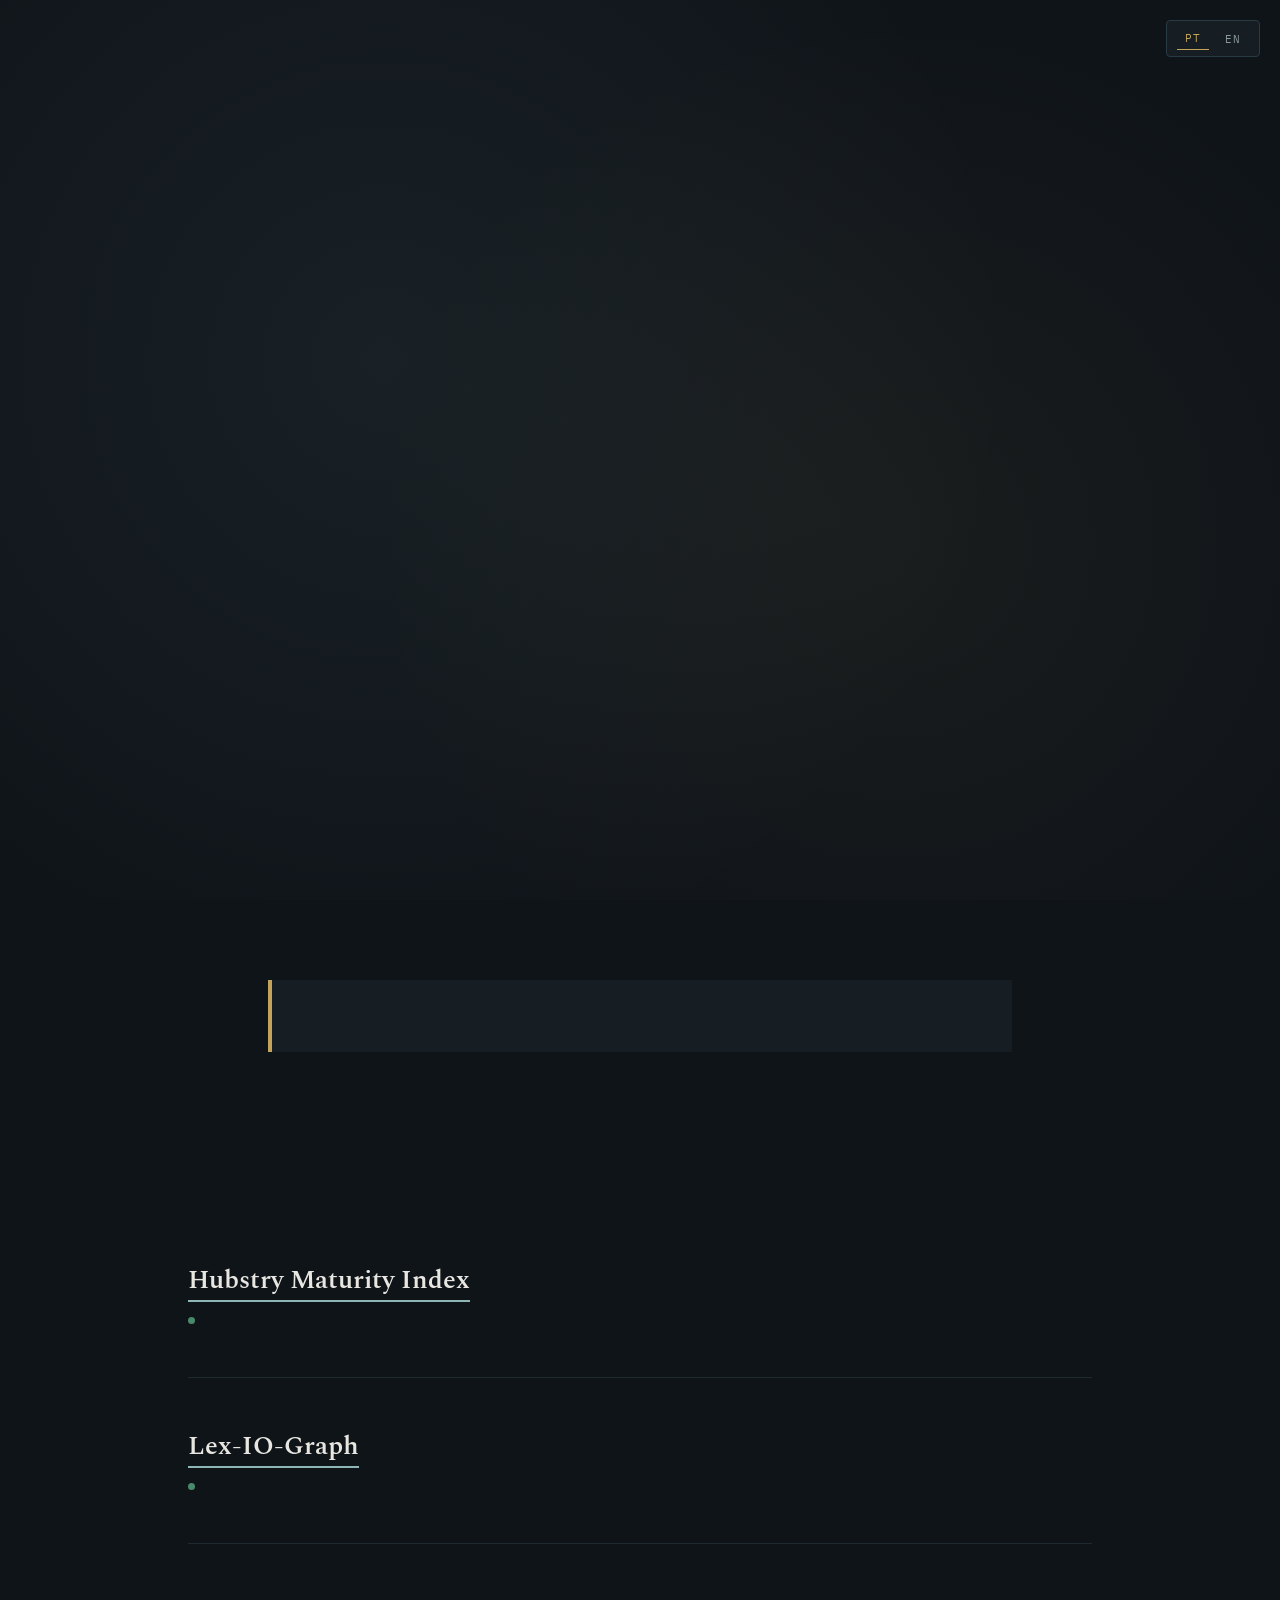
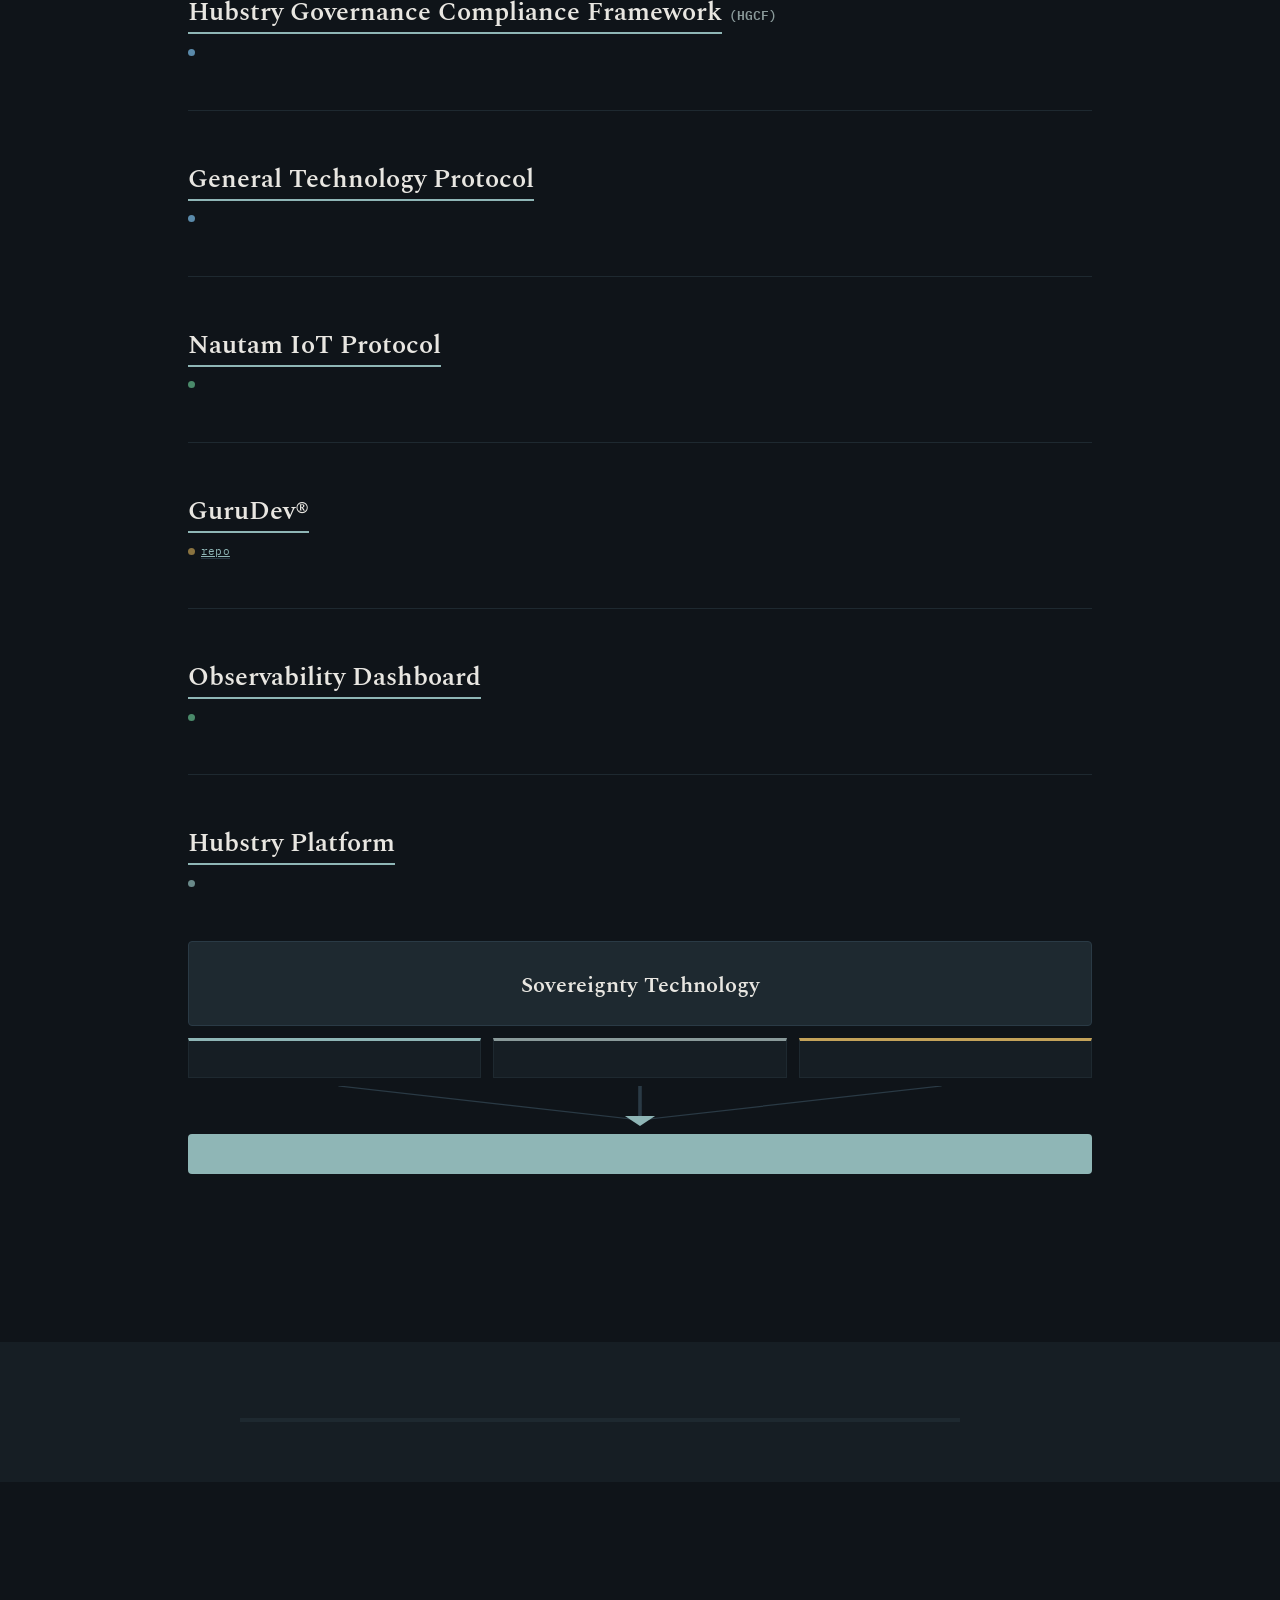
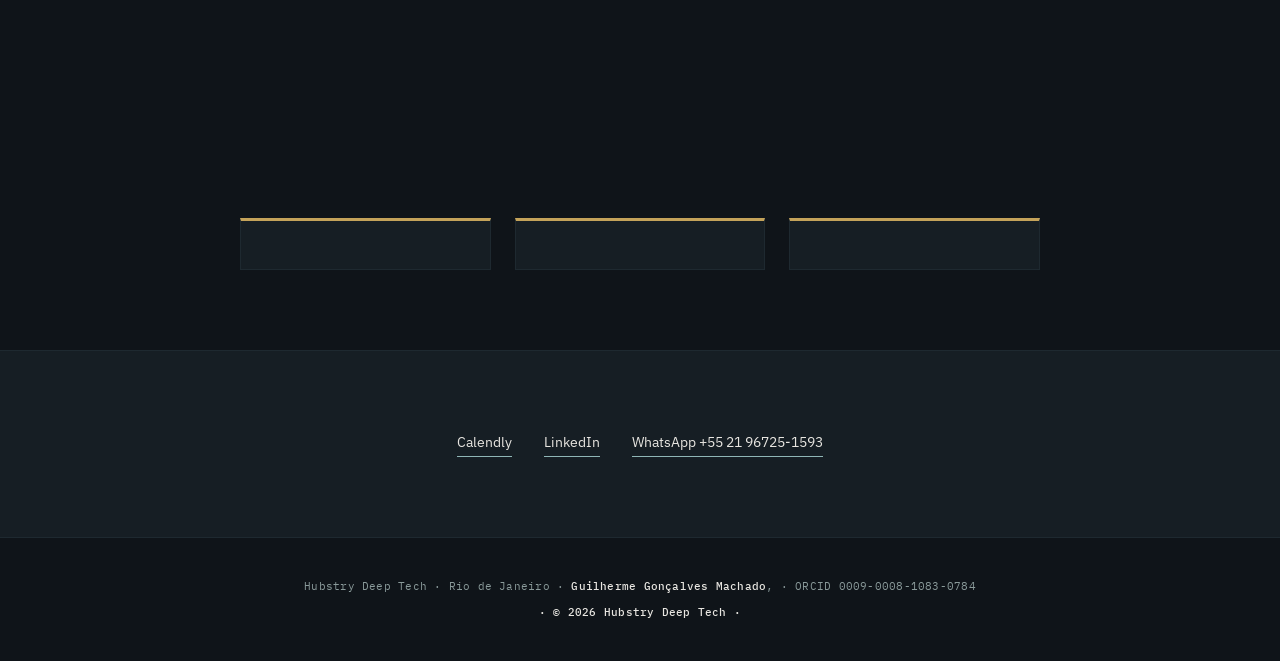
==== commit ee203d96: "Update footer to remove confidentiality statement Removed confidentiality notice from footer." ====
--- a/index.html
+++ b/index.html
@@ -653,7 +653,7 @@
 <!-- FOOTER -->
 <footer>
   <span>Hubstry Deep Tech · Rio de Janeiro · <b>Guilherme Gonçalves Machado</b>, <span data-lang="pt">Fundador e CEO</span><span data-lang="en">Founder & CEO</span> · ORCID 0009-0008-1083-0784</span>
-  <div class="confid">Confidencial · © 2026 Hubstry Deep Tech · <span data-lang="pt">Não reproduzir nem partilhar sem autorização escrita.</span><span data-lang="en">Do not reproduce or share without written authorization.</span></div>
+  <div class="confid">· © 2026 Hubstry Deep Tech · <span data-lang="pt"></span><span data-lang="en"></span></div>
 </footer>
 
 </body>
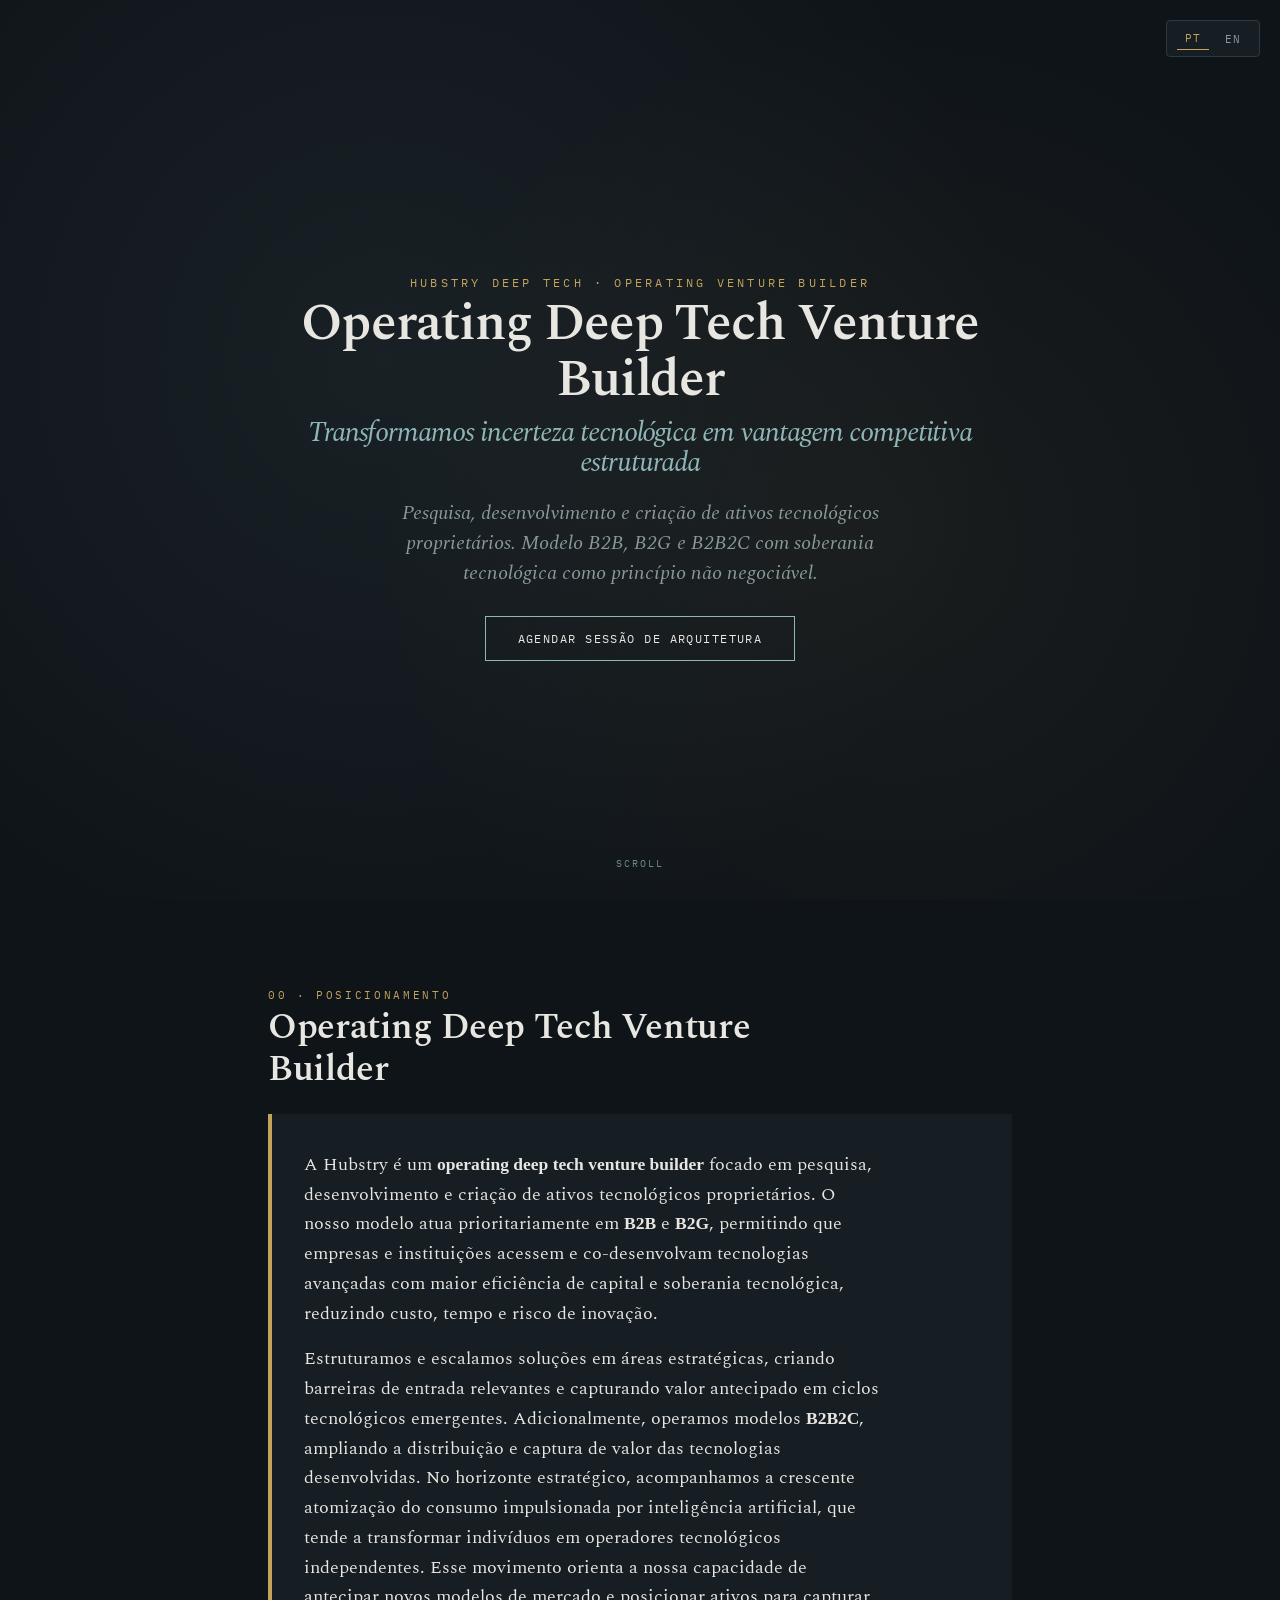
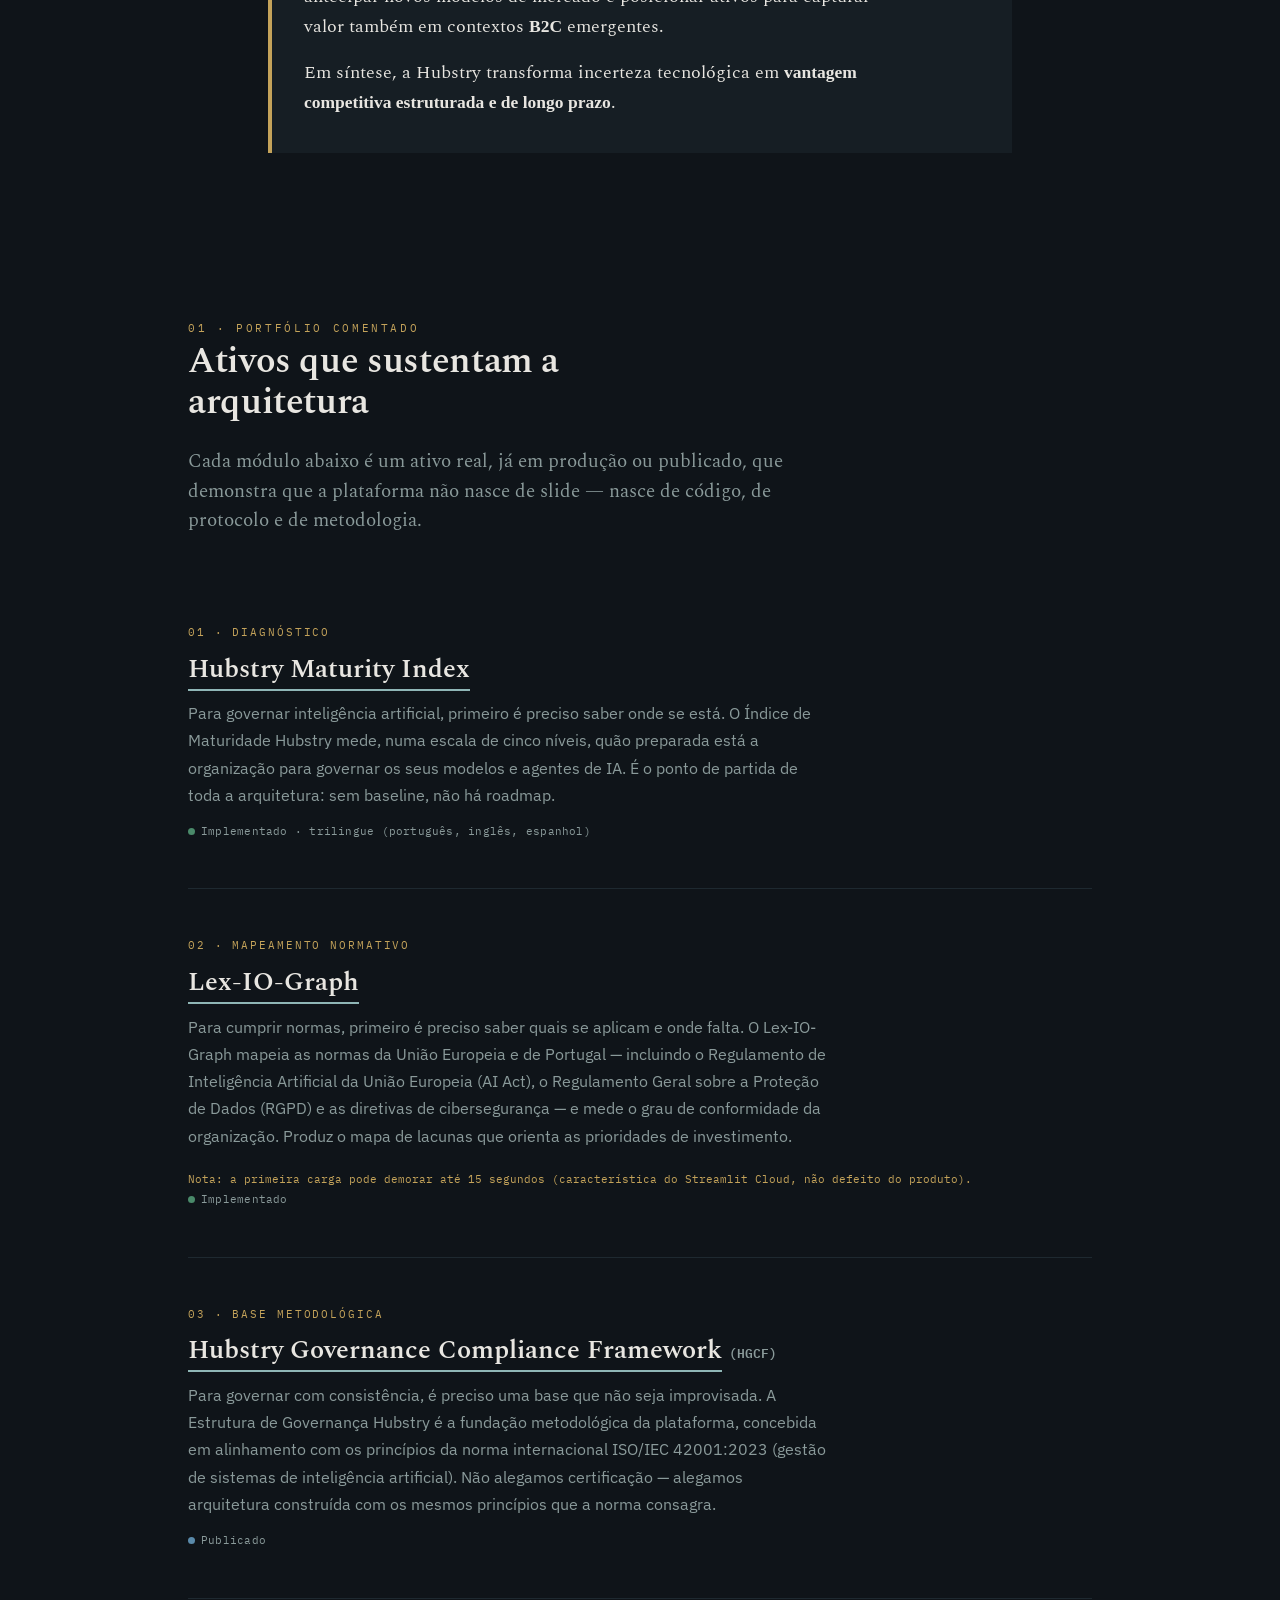
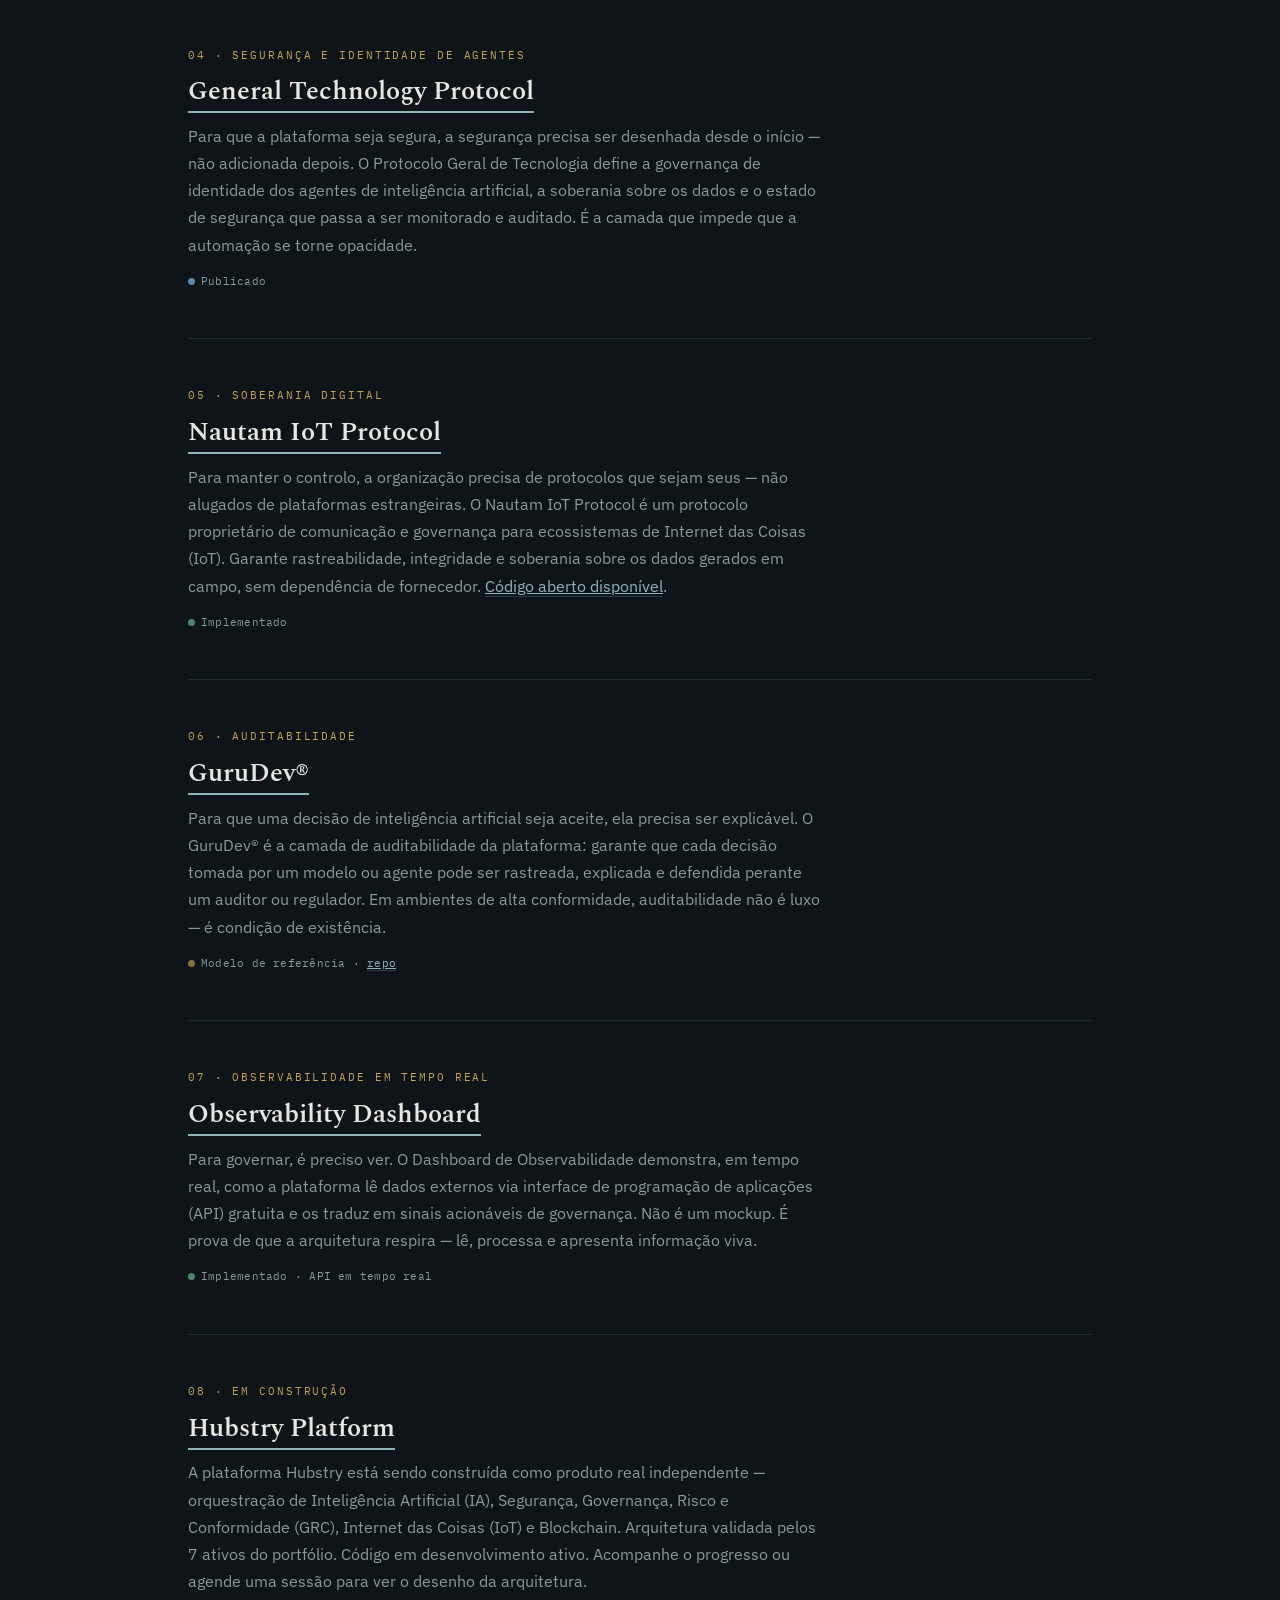
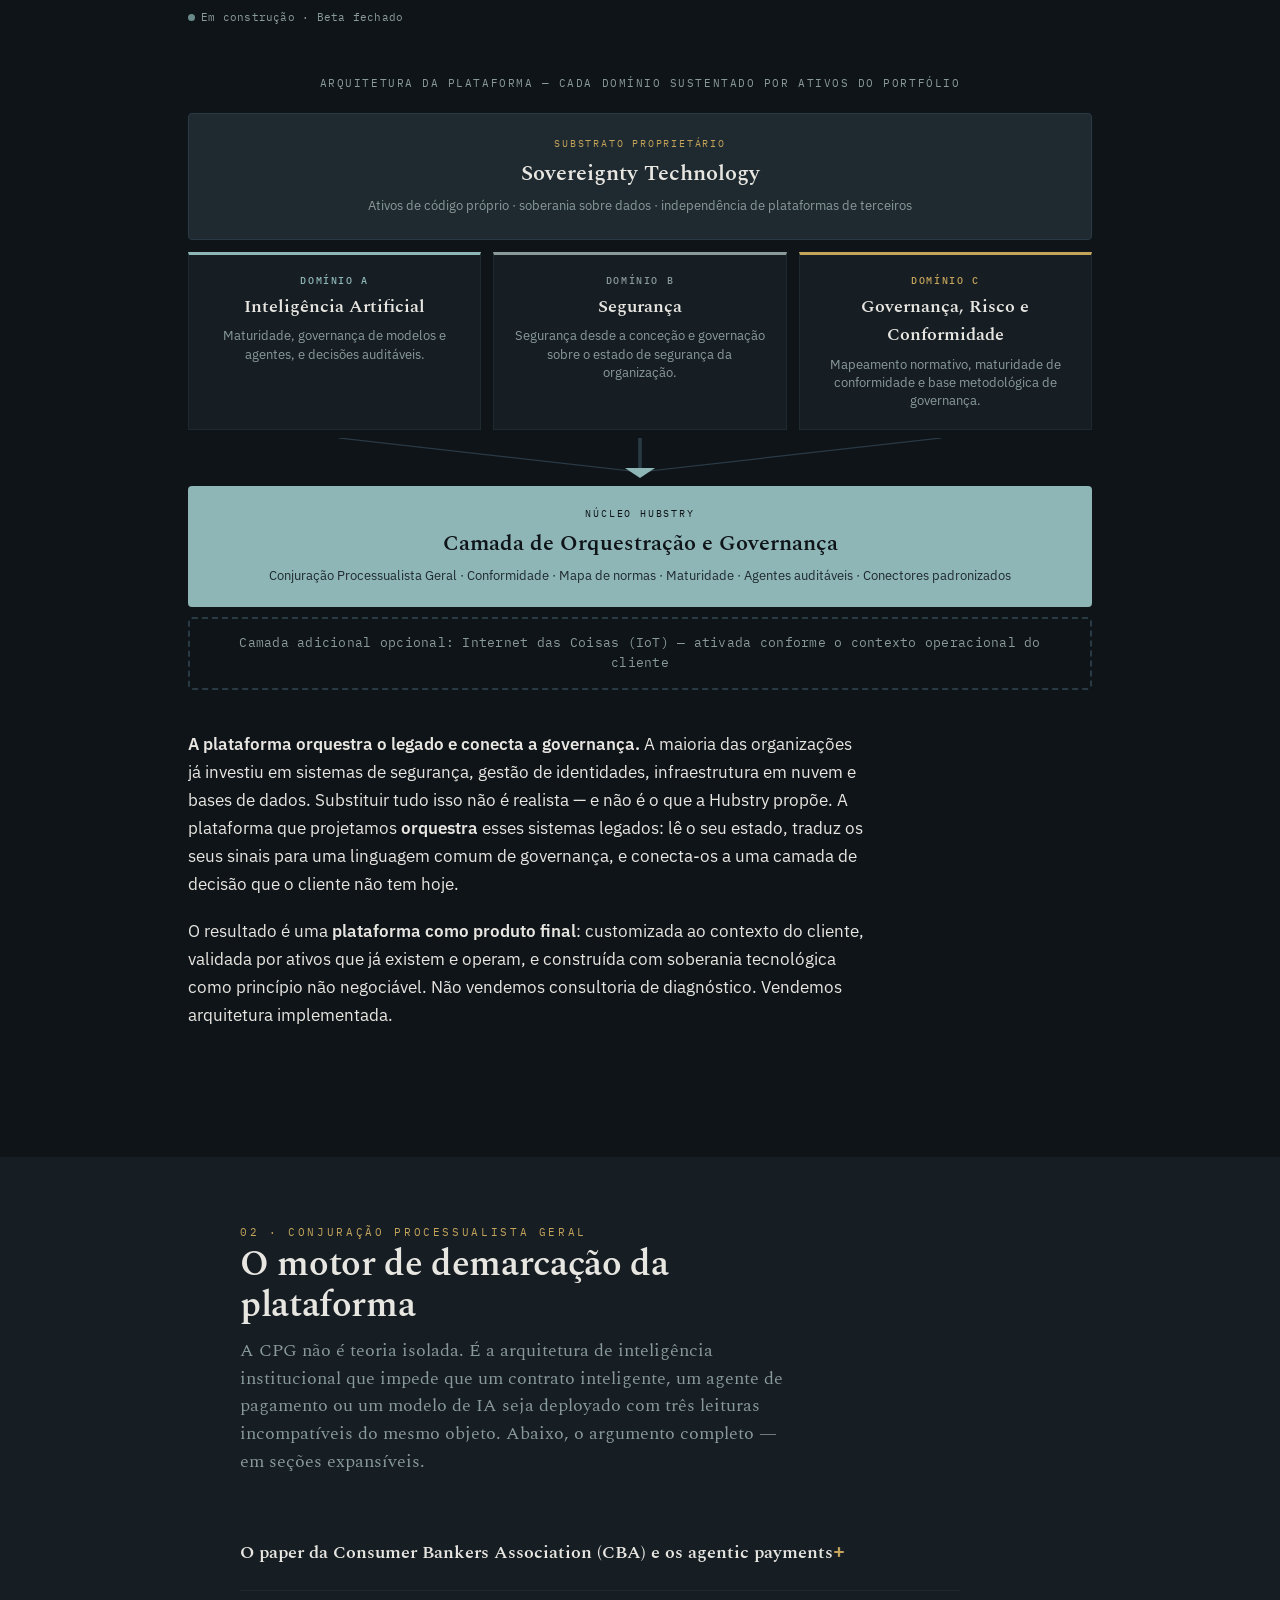
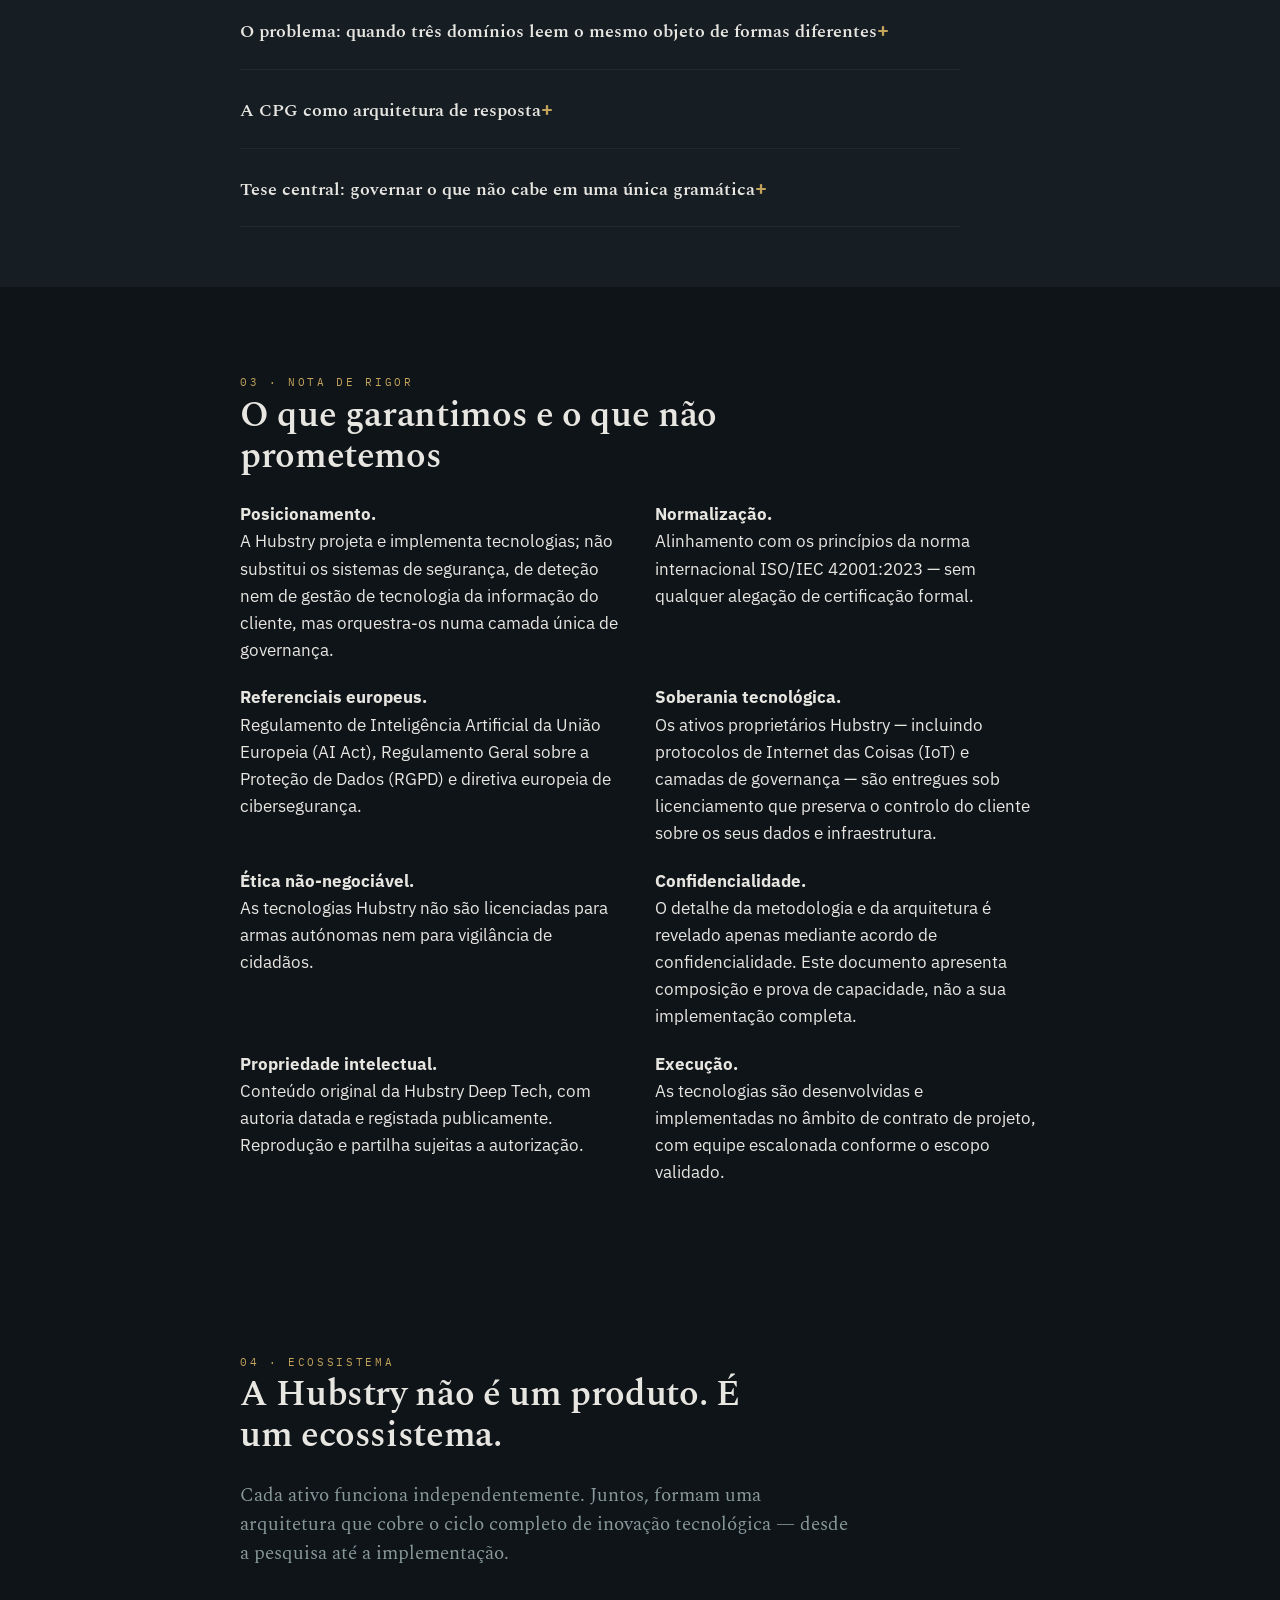
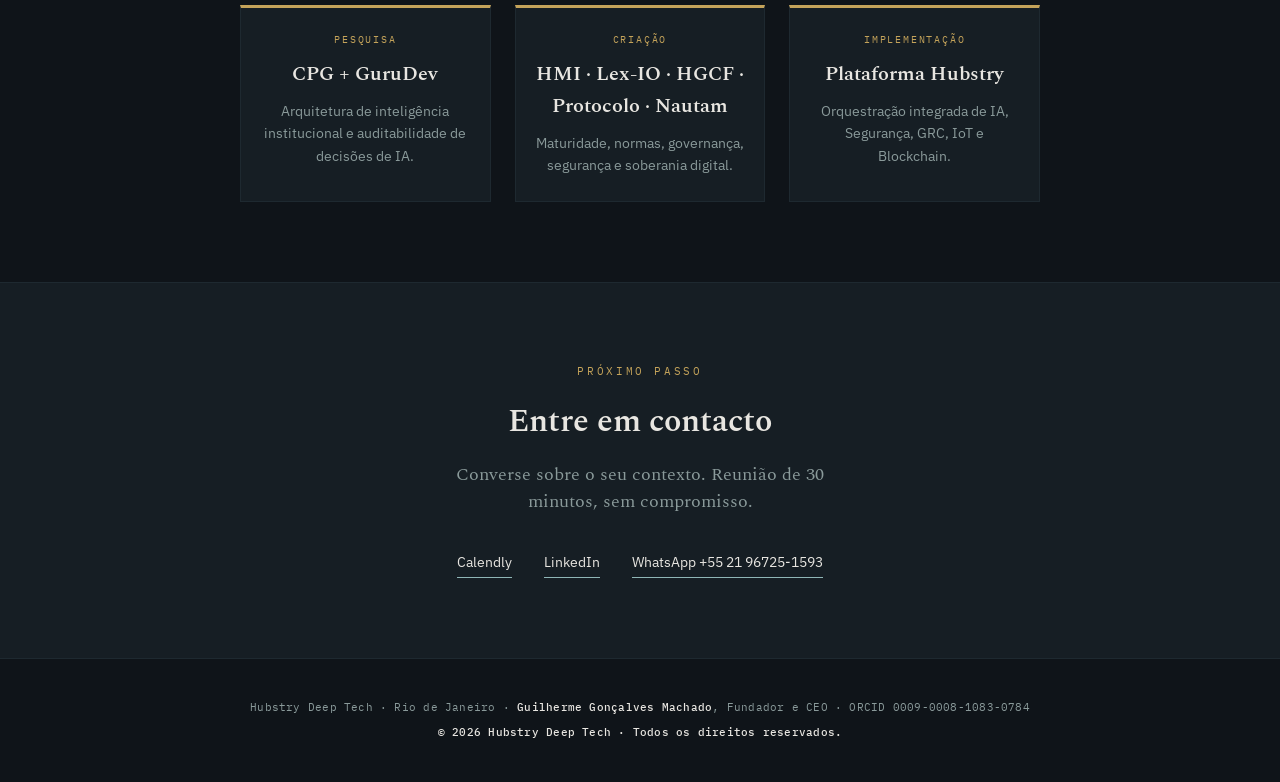
==== commit 8962c7b7: "Restore language selection functionality and update footer Reintroduced the setLang function to mana" ====
--- a/index.html
+++ b/index.html
@@ -1,3 +1,4 @@
+
 <!DOCTYPE html>
 <html lang="pt-PT">
 <head>
@@ -282,20 +283,6 @@
   <button class="active" onclick="setLang('pt')" id="btn-pt">PT</button>
   <button onclick="setLang('en')" id="btn-en">EN</button>
 </div>
-
-<script>
-function setLang(lang){
-  document.querySelectorAll('[data-lang]').forEach(el=>el.classList.remove('active','active-inline'));
-  document.querySelectorAll('[data-lang="'+lang+'"]').forEach(el=>{
-    if(el.tagName==='SPAN'||el.tagName==='A'||el.tagName==='SMALL')el.classList.add('active-inline');
-    else el.classList.add('active');
-  });
-  document.getElementById('btn-pt').classList.toggle('active',lang==='pt');
-  document.getElementById('btn-en').classList.toggle('active',lang==='en');
-  document.documentElement.lang = lang==='pt' ? 'pt-PT' : 'en';
-}
-setLang('pt');
-</script>
 
 <!-- HERO -->
 <div class="hero">
@@ -653,8 +640,23 @@
 <!-- FOOTER -->
 <footer>
   <span>Hubstry Deep Tech · Rio de Janeiro · <b>Guilherme Gonçalves Machado</b>, <span data-lang="pt">Fundador e CEO</span><span data-lang="en">Founder & CEO</span> · ORCID 0009-0008-1083-0784</span>
-  <div class="confid">· © 2026 Hubstry Deep Tech · <span data-lang="pt"></span><span data-lang="en"></span></div>
+  <div class="confid">© 2026 Hubstry Deep Tech · <span data-lang="pt">Todos os direitos reservados.</span><span data-lang="en">All rights reserved.</span></div>
 </footer>
 
+<script>
+function setLang(lang){
+  document.querySelectorAll('[data-lang]').forEach(el=>el.classList.remove('active','active-inline'));
+  document.querySelectorAll('[data-lang="'+lang+'"]').forEach(el=>{
+    if(el.tagName==='SPAN'||el.tagName==='A'||el.tagName==='SMALL')el.classList.add('active-inline');
+    else el.classList.add('active');
+  });
+  document.getElementById('btn-pt').classList.toggle('active',lang==='pt');
+  document.getElementById('btn-en').classList.toggle('active',lang==='en');
+  document.documentElement.lang = lang==='pt' ? 'pt-PT' : 'en';
+}
+document.addEventListener('DOMContentLoaded', function(){
+  setLang('pt');
+});
+</script>
 </body>
 </html>
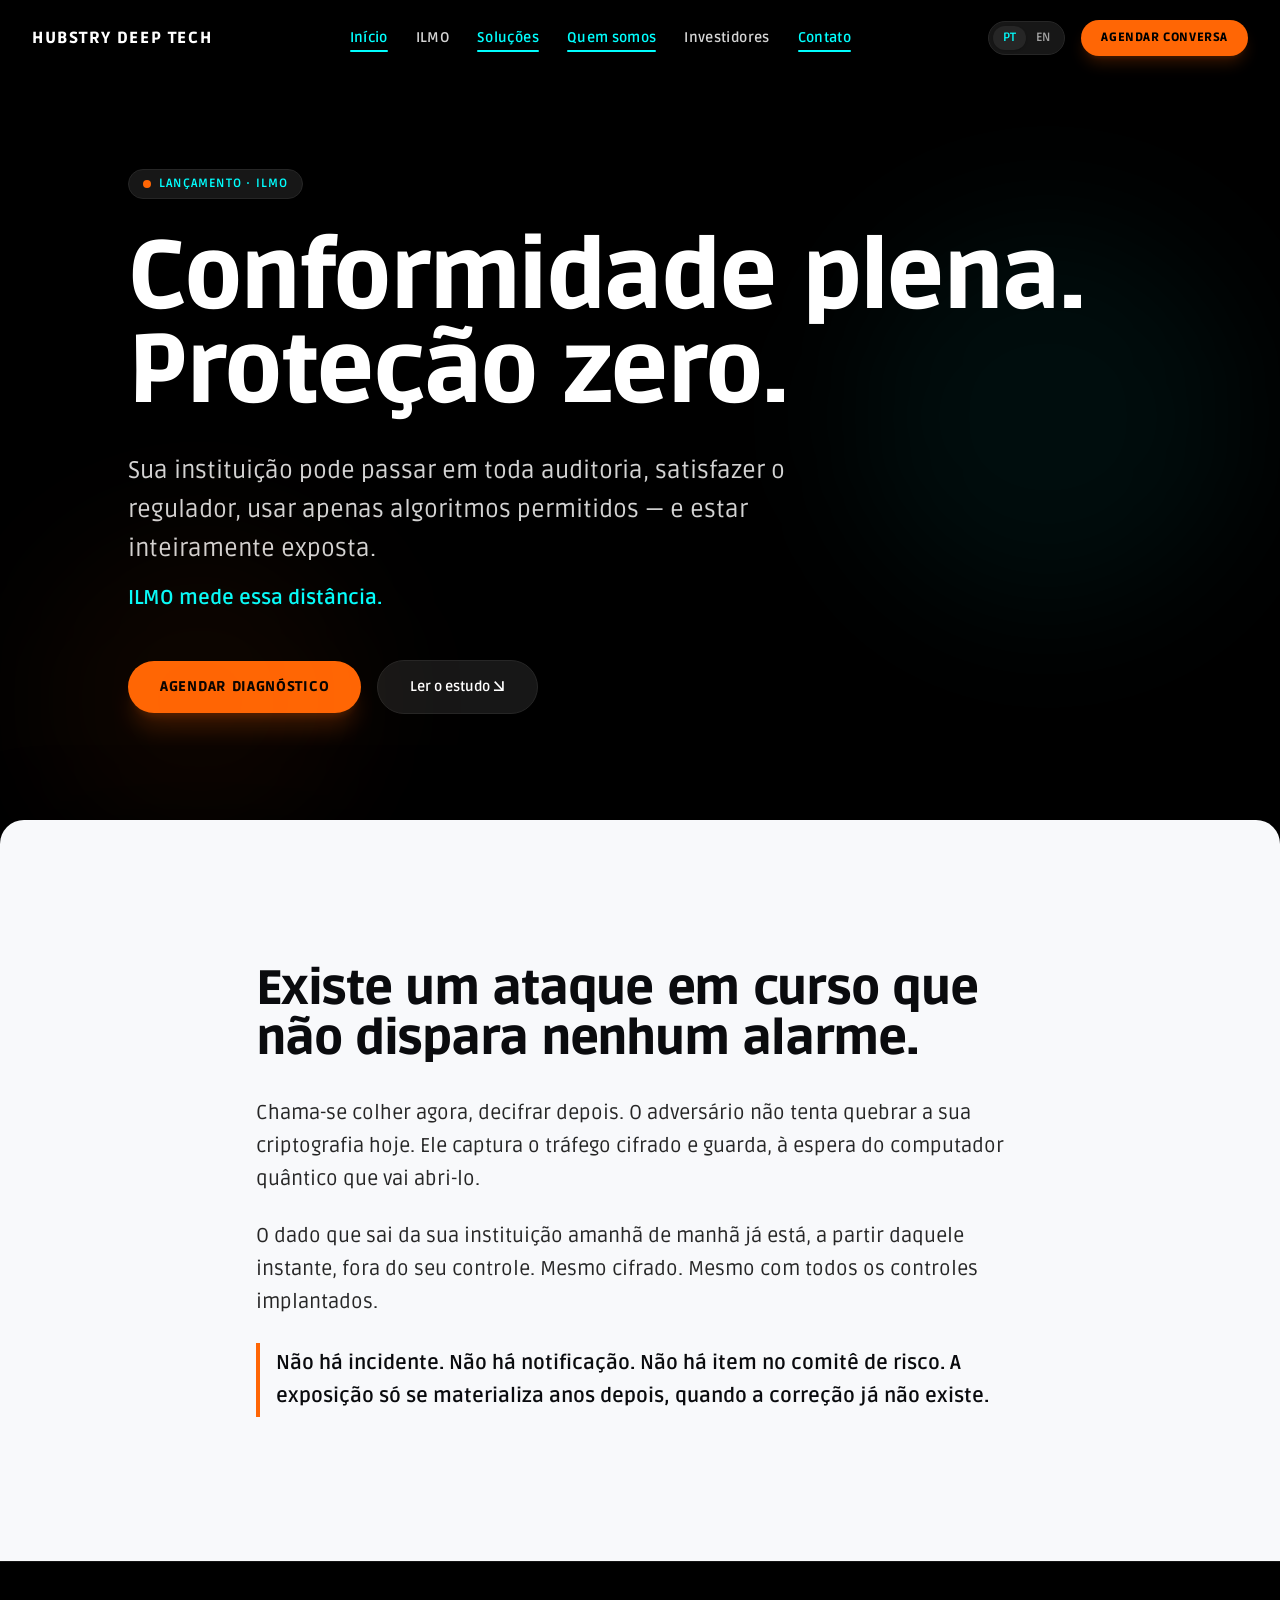
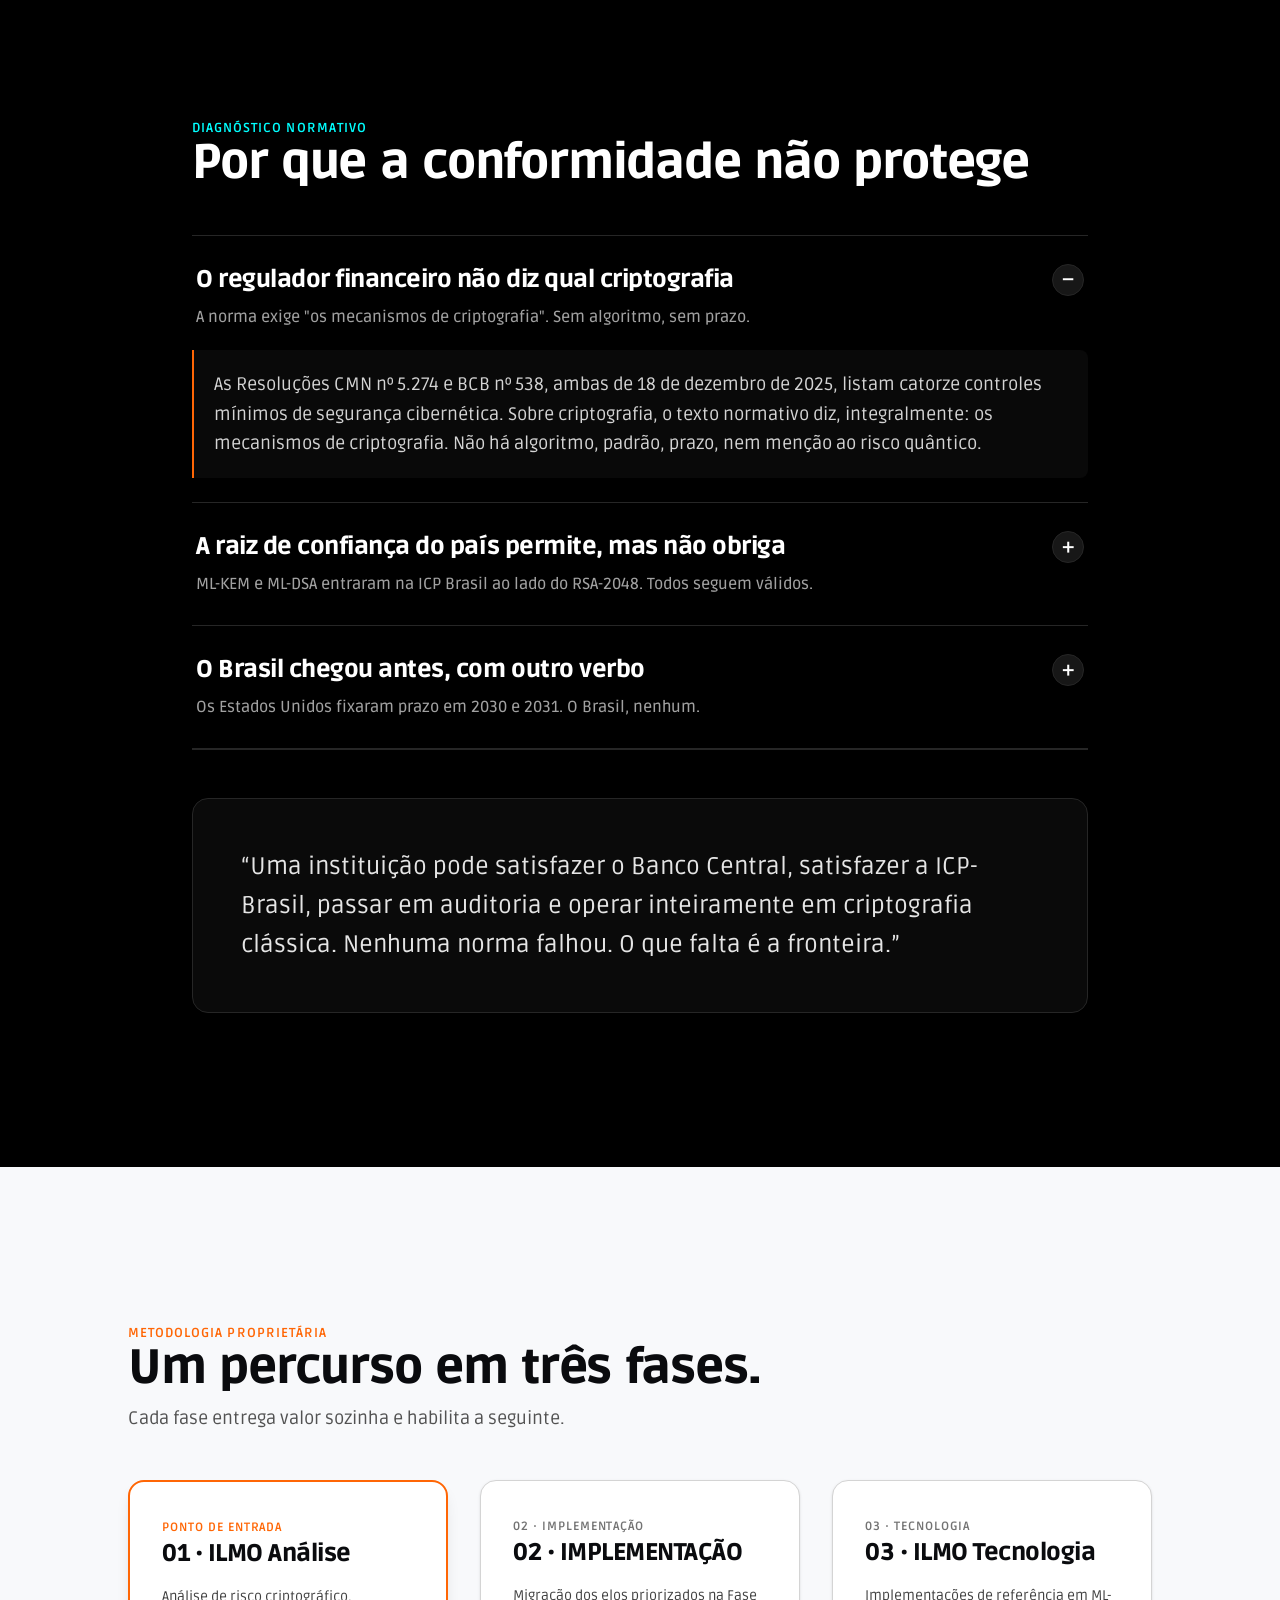
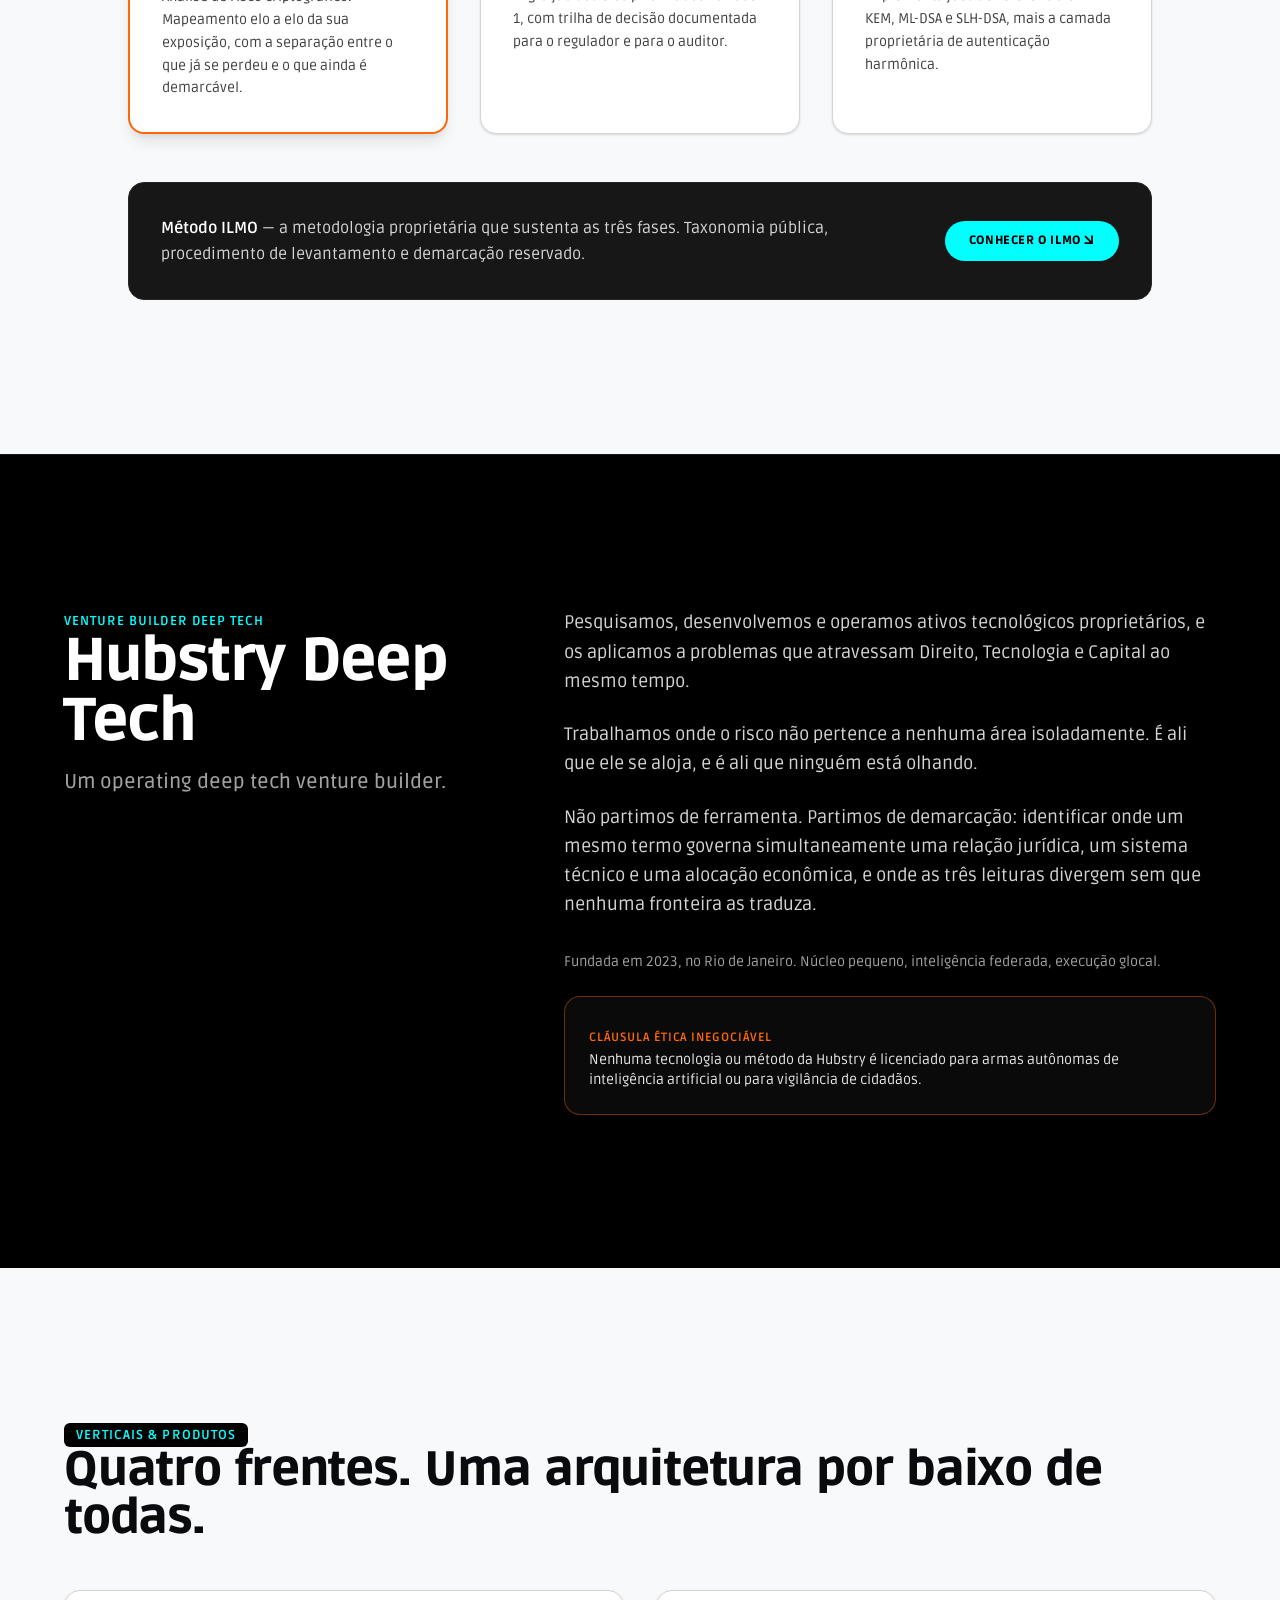
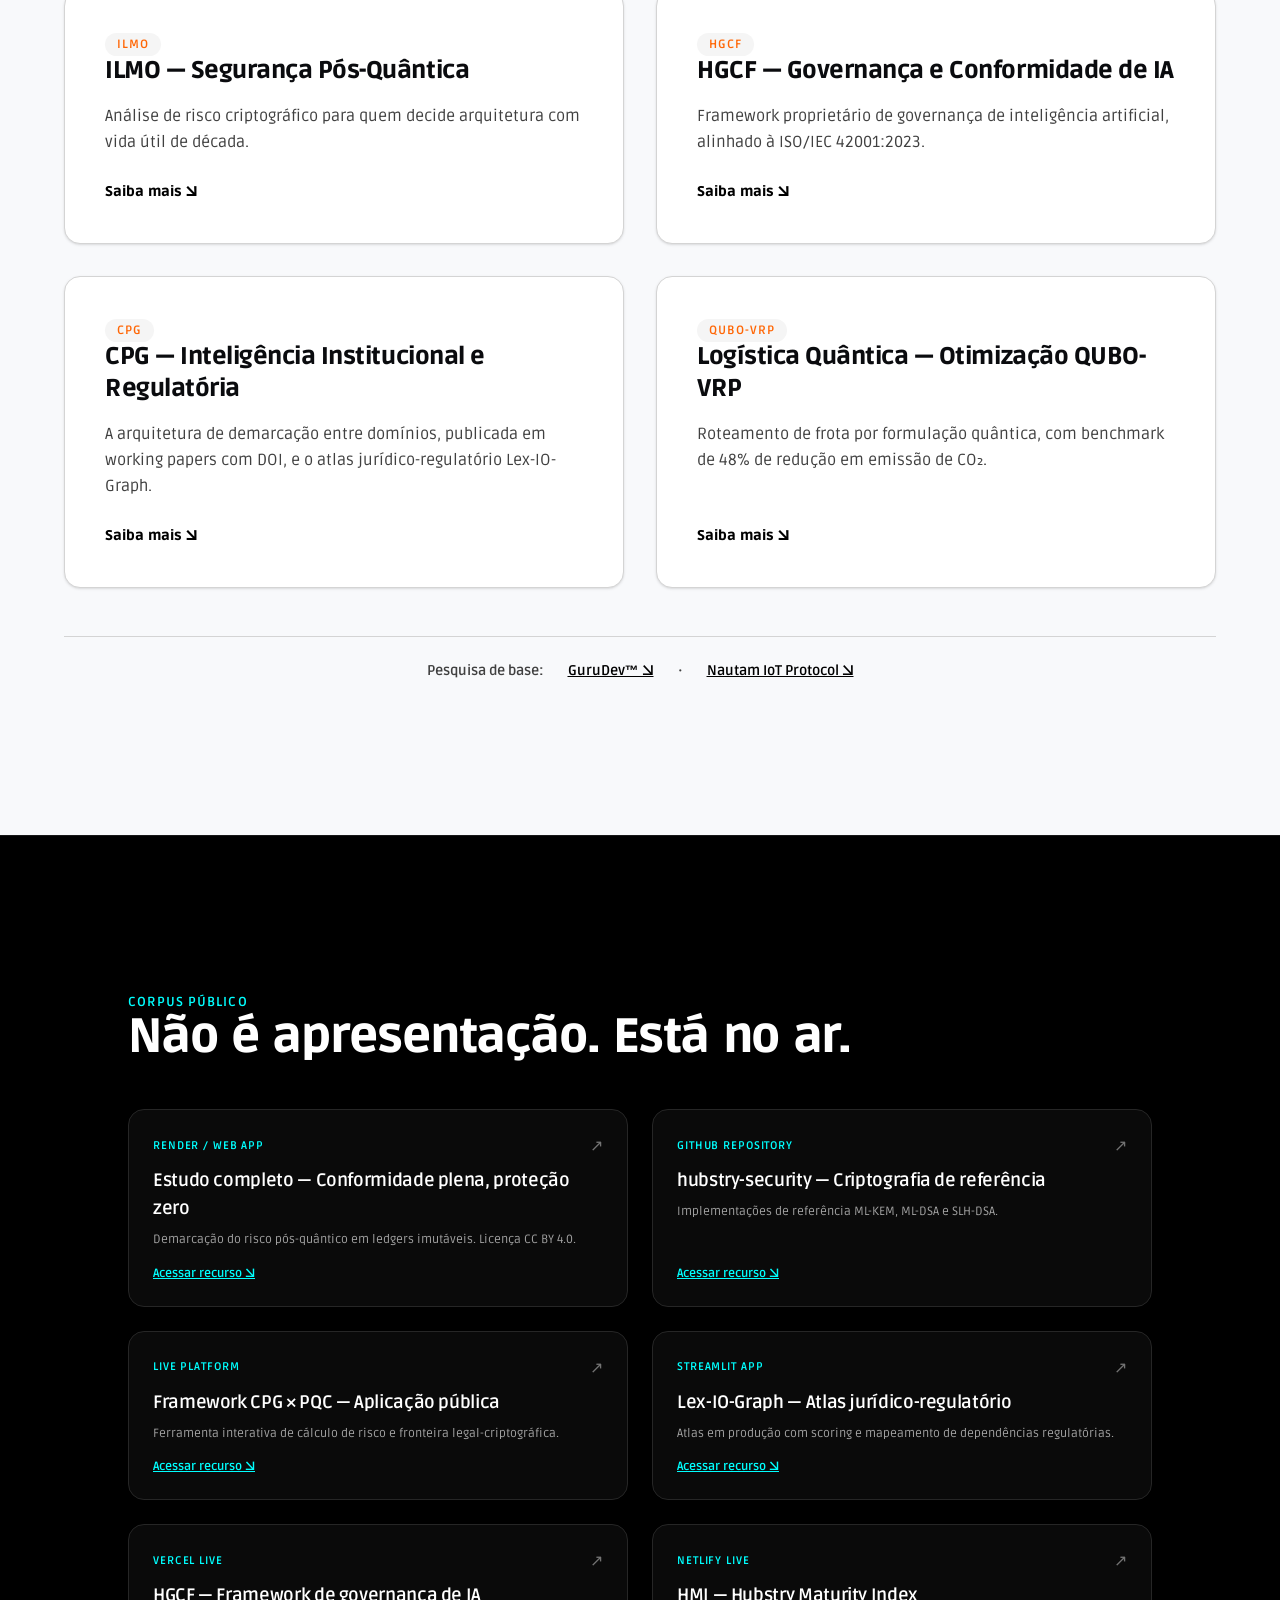
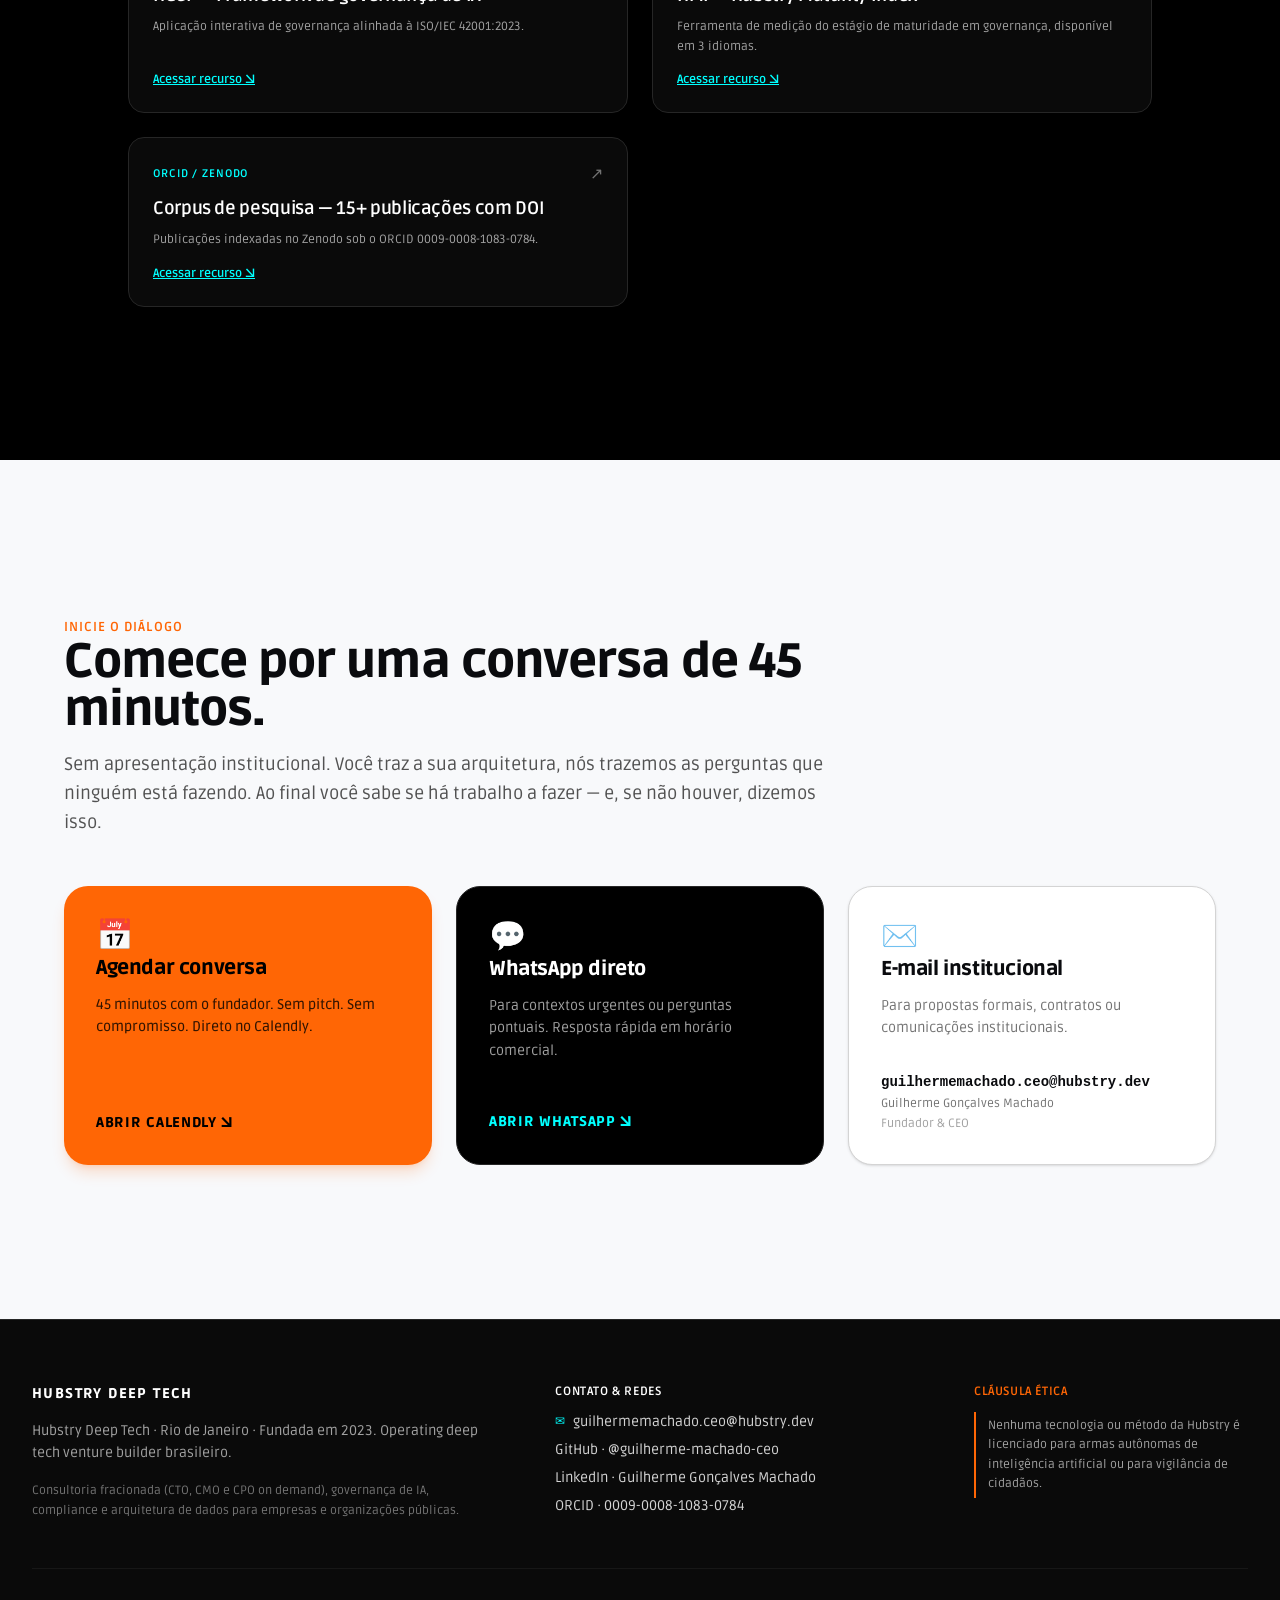
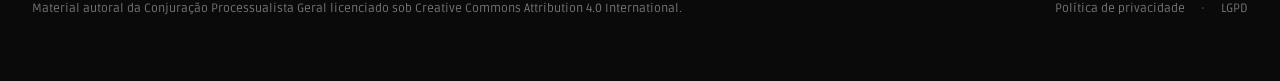
==== commit 354914a0: "feat: migrate homepage to Hubstry Deep Tech site and keep legacy snapshot Co-authored-by: marcabru-t" ====
--- a/index.html
+++ b/index.html
@@ -1,662 +1,21 @@
-
-<!DOCTYPE html>
-<html lang="pt-PT">
-<head>
-<meta charset="UTF-8">
-<meta name="viewport" content="width=device-width, initial-scale=1.0">
-<title>Hubstry — Operating Deep Tech Venture Builder</title>
-<link rel="preconnect" href="https://fonts.googleapis.com">
-<link rel="preconnect" href="https://fonts.gstatic.com" crossorigin>
-<link href="https://fonts.googleapis.com/css2?family=Spectral:ital,wght@0,400;0,500;0,600;0,700;1,400&family=IBM+Plex+Sans:wght@400;500;600&family=IBM+Plex+Mono:wght@400;500&display=swap" rel="stylesheet">
-<style>
-  :root{
-    --base:#0f1419;
-    --base-mid:#161e24;
-    --base-light:#1e2930;
-    --ink:#e8e6e1;
-    --ink-soft:#8a9a9a;
-    --water:#8FB6B6;
-    --water-dim:#6a8a8a;
-    --gold:#C4A35A;
-    --gold-dim:#8a7340;
-    --line:#1e2930;
-    --line-strong:#2a3a45;
-  }
-  *{box-sizing:border-box;margin:0;padding:0}
-  html{scroll-behavior:smooth}
-  body{
-    background:var(--base);
-    color:var(--ink);
-    font-family:"IBM Plex Sans",system-ui,sans-serif;
-    font-size:17px;line-height:1.6;
-    -webkit-font-smoothing:antialiased;
-  }
-
-  /* HERO */
-  .hero{
-    min-height:100vh;display:flex;flex-direction:column;justify-content:center;align-items:center;
-    text-align:center;padding:80px 28px 60px;background:var(--base);color:var(--ink);
-    position:relative;overflow:hidden;
-  }
-  .hero::before{
-    content:"";position:absolute;top:0;left:0;right:0;bottom:0;
-    background:radial-gradient(circle at 30% 40%,rgba(143,182,182,0.08) 0%,transparent 60%),
-               radial-gradient(circle at 70% 60%,rgba(196,163,90,0.06) 0%,transparent 50%);
-    pointer-events:none;
-  }
-  .hero-content{position:relative;z-index:1;max-width:720px}
-  .hero-eyebrow{
-    font-family:"IBM Plex Mono",monospace;font-size:11.5px;letter-spacing:.28em;text-transform:uppercase;
-    color:var(--gold);margin-bottom:22px;display:block;
-  }
-  .hero h1{
-    font-family:"Spectral",Georgia,serif;font-weight:600;font-size:52px;line-height:1.08;
-    letter-spacing:-0.02em;margin-bottom:20px;
-  }
-  .hero h1 span{display:block;color:var(--water);font-size:28px;font-weight:400;margin-top:10px;font-style:italic}
-  .hero-thesis{
-    font-family:"Spectral",serif;font-size:20px;line-height:1.5;color:var(--ink-soft);
-    max-width:56ch;margin:0 auto 36px;font-style:italic;
-  }
-  .hero-cta{
-    display:inline-block;font-family:"IBM Plex Mono",monospace;font-size:12px;letter-spacing:.12em;
-    text-transform:uppercase;color:var(--ink);border:1.5px solid var(--water);padding:14px 32px;
-    text-decoration:none;transition:all .3s;
-  }
-  .hero-cta:hover{background:var(--water);color:var(--base)}
-  .hero-scroll{
-    position:absolute;bottom:28px;left:50%;transform:translateX(-50%);
-    font-family:"IBM Plex Mono",monospace;font-size:10px;letter-spacing:.2em;text-transform:uppercase;
-    color:var(--water-dim);animation:bounce 2s infinite;
-  }
-  @keyframes bounce{0%,100%{transform:translateX(-50%) translateY(0)}50%{transform:translateX(-50%) translateY(8px)}}
-
-  /* LANG TOGGLE */
-  .lang-toggle{
-    position:fixed;top:20px;right:20px;z-index:100;
-    display:flex;gap:8px;background:var(--base-mid);border:1px solid var(--line-strong);
-    padding:6px 10px;border-radius:4px;
-  }
-  .lang-toggle button{
-    font-family:"IBM Plex Mono",monospace;font-size:11px;letter-spacing:.08em;
-    text-transform:uppercase;background:transparent;border:none;color:var(--ink-soft);
-    cursor:pointer;padding:4px 8px;transition:all .2s;
-  }
-  .lang-toggle button.active{color:var(--gold);border-bottom:1px solid var(--gold)}
-  .lang-toggle button:hover{color:var(--ink)}
-
-  /* SECTIONS */
-  section{padding:80px 28px;max-width:800px;margin:0 auto}
-  section.wide{max-width:960px}
-  .sec-label{
-    font-family:"IBM Plex Mono",monospace;font-size:11px;letter-spacing:.24em;text-transform:uppercase;
-    color:var(--gold);margin-bottom:14px;display:block;
-  }
-  .sec-title{
-    font-family:"Spectral",serif;font-size:36px;font-weight:600;line-height:1.15;
-    letter-spacing:-0.01em;margin-bottom:24px;max-width:28ch;
-  }
-  .sec-title.center{text-align:center;max-width:none}
-  .sec-lead{
-    font-family:"Spectral",serif;font-size:19px;line-height:1.55;color:var(--ink-soft);max-width:62ch;
-  }
-  .sec-lead + .sec-lead{margin-top:16px}
-  .sec-text{font-size:16.5px;line-height:1.7;color:var(--ink);max-width:68ch}
-  .sec-text p + p{margin-top:18px}
-  .sec-text b{font-weight:600}
-
-  /* MANIFESTO */
-  .manifesto{
-    background:var(--base-mid);border-left:4px solid var(--gold);padding:36px 32px;
-  }
-  .manifesto p{font-family:"Spectral",serif;font-size:17.5px;line-height:1.7;color:var(--ink);max-width:64ch}
-  .manifesto p + p{margin-top:16px}
-
-  /* ARCHITECTURE */
-  .arch-figure{margin:48px 0 0}
-  .arch-cap{
-    font-family:"IBM Plex Mono",monospace;font-size:11px;letter-spacing:.14em;text-transform:uppercase;
-    color:var(--ink-soft);margin-bottom:20px;text-align:center;
-  }
-  .arch-base{
-    background:var(--base-light);color:var(--ink);padding:22px 24px;text-align:center;border-radius:4px;
-    margin-bottom:6px;border:1px solid var(--line-strong);
-  }
-  .arch-base .bl{
-    font-family:"IBM Plex Mono",monospace;font-size:10px;letter-spacing:.18em;text-transform:uppercase;color:var(--gold);
-  }
-  .arch-base .bn{font-family:"Spectral",serif;font-size:22px;font-weight:600;margin-top:4px}
-  .arch-base .bs{font-size:13px;color:var(--ink-soft);margin-top:5px}
-  .arch-domains{display:grid;grid-template-columns:repeat(3,1fr);gap:12px;margin-top:12px}
-  .arch-domain{
-    background:var(--base-mid);border:1px solid var(--line);border-top:3px solid var(--c);
-    padding:18px 16px;text-align:center;
-  }
-  .arch-domain .dl{
-    font-family:"IBM Plex Mono",monospace;font-size:10px;letter-spacing:.16em;text-transform:uppercase;color:var(--c);font-weight:500;
-  }
-  .arch-domain .dn{font-family:"Spectral",serif;font-size:18px;font-weight:600;margin-top:4px}
-  .arch-domain .dd{font-size:13px;color:var(--ink-soft);margin-top:6px;line-height:1.4}
-  .arch-converge{
-    display:flex;justify-content:center;align-items:center;height:40px;margin:8px 0;
-  }
-  .arch-converge svg{width:100%;height:40px}
-  .arch-core{
-    background:var(--water);color:var(--base);padding:20px 24px;text-align:center;border-radius:4px;
-  }
-  .arch-core .cl{
-    font-family:"IBM Plex Mono",monospace;font-size:10px;letter-spacing:.18em;text-transform:uppercase;color:var(--base);
-  }
-  .arch-core .cn{font-family:"Spectral",serif;font-size:22px;font-weight:600;margin-top:4px}
-  .arch-core .cs{font-size:13px;color:var(--base-light);margin-top:5px}
-  .arch-optional{
-    border:2px dashed var(--line-strong);padding:14px 20px;text-align:center;margin-top:10px;
-    font-size:13px;color:var(--ink-soft);font-family:"IBM Plex Mono",monospace;letter-spacing:.02em;
-    border-radius:4px;
-  }
-
-  /* PORTFOLIO */
-  .portfolio-item{padding:48px 0;border-bottom:1px solid var(--line)}
-  .portfolio-item:first-child{padding-top:24px}
-  .portfolio-item:last-child{border-bottom:none}
-  .pf-label{
-    font-family:"IBM Plex Mono",monospace;font-size:10.5px;letter-spacing:.18em;text-transform:uppercase;
-    color:var(--gold);margin-bottom:8px;
-  }
-  .pf-title{
-    font-family:"Spectral",serif;font-size:26px;font-weight:600;margin-bottom:10px;
-  }
-  .pf-title a{color:var(--ink);text-decoration:none;border-bottom:2px solid var(--water);transition:color .2s}
-  .pf-title a:hover{color:var(--water)}
-  .pf-desc{font-size:16px;line-height:1.7;color:var(--ink-soft);max-width:64ch;margin-bottom:14px}
-  .pf-meta{
-    font-family:"IBM Plex Mono",monospace;font-size:11px;color:var(--ink-soft);letter-spacing:.02em;
-  }
-  .pf-meta .dot{display:inline-block;width:7px;height:7px;border-radius:50%;margin-right:6px}
-  .pf-meta .live{background:#4a8a6a}
-  .pf-meta .pub{background:#5a8aaa}
-  .pf-meta .frame{background:var(--gold-dim)}
-  .pf-meta .build{background:var(--water-dim)}
-  .streamlit-note{
-    font-family:"IBM Plex Mono",monospace;font-size:10.5px;color:var(--gold);margin-top:6px;display:block;
-  }
-
-  /* CPG ACCORDION */
-  .cpg-section{background:var(--base-mid);padding:60px 28px}
-  .cpg-section .sec-title{margin-bottom:10px}
-  .cpg-intro{font-family:"Spectral",serif;font-size:18px;line-height:1.55;color:var(--ink-soft);max-width:62ch;margin-bottom:36px}
-  .accordion{margin-top:16px;max-width:720px}
-  .accordion-item{border-bottom:1px solid var(--line)}
-  .accordion-header{
-    display:flex;justify-content:space-between;align-items:center;cursor:pointer;
-    padding:22px 0;font-family:"Spectral",serif;font-size:18px;font-weight:600;color:var(--ink);
-    user-select:none;
-  }
-  .accordion-header::after{
-    content:"+";font-family:"IBM Plex Mono",monospace;font-size:20px;color:var(--gold);transition:transform .3s;
-  }
-  .accordion-toggle{display:none}
-  .accordion-toggle:checked ~ .accordion-header::after{transform:rotate(45deg)}
-  .accordion-toggle:checked ~ .accordion-body{max-height:2000px;padding-bottom:28px;opacity:1}
-  .accordion-body{
-    max-height:0;overflow:hidden;opacity:0;transition:all .5s ease;
-    font-size:15.5px;line-height:1.75;color:var(--ink);
-  }
-  .accordion-body p + p{margin-top:16px}
-  .accordion-body b{font-weight:600}
-
-  /* ECOSYSTEM */
-  .eco-section{background:var(--base);padding:80px 28px}
-  .eco-grid{display:grid;grid-template-columns:repeat(3,1fr);gap:24px;margin-top:36px;max-width:800px;margin-left:auto;margin-right:auto}
-  .eco-card{
-    background:var(--base-mid);border:1px solid var(--line);border-top:3px solid var(--gold);
-    padding:24px 20px;text-align:center;
-  }
-  .eco-card .eco-label{
-    font-family:"IBM Plex Mono",monospace;font-size:10px;letter-spacing:.18em;text-transform:uppercase;color:var(--gold);margin-bottom:10px;
-  }
-  .eco-card .eco-title{
-    font-family:"Spectral",serif;font-size:20px;font-weight:600;margin-bottom:10px;
-  }
-  .eco-card .eco-desc{
-    font-size:14px;line-height:1.6;color:var(--ink-soft);
-  }
-  @media (max-width:720px){.eco-grid{grid-template-columns:1fr}}
-
-  /* NOTA DE RIGOR */
-  .rigor-section{background:var(--base);padding:80px 28px}
-  .rigor-grid{display:grid;grid-template-columns:repeat(2,1fr);gap:20px 30px;max-width:800px;margin:0 auto}
-  .rigor-item{font-size:14.5px;line-height:1.6;padding-left:18px;position:relative;color:var(--ink-soft)}
-  .rigor-item::before{content:"§";position:absolute;left:0;color:var(--gold);font-family:"Spectral",serif;font-size:16px}
-  .rigor-item b{color:var(--ink);font-weight:600}
-  @media (max-width:720px){.rigor-grid{grid-template-columns:1fr}}
-
-  /* CTA */
-  .cta-section{
-    background:var(--base-mid);color:var(--ink);padding:80px 28px;text-align:center;
-    border-top:1px solid var(--line);
-  }
-  .cta-label{
-    font-family:"IBM Plex Mono",monospace;font-size:11px;letter-spacing:.24em;text-transform:uppercase;color:var(--gold);margin-bottom:16px;
-  }
-  .cta-title{
-    font-family:"Spectral",serif;font-size:32px;font-weight:600;margin-bottom:14px;max-width:24ch;margin-left:auto;margin-right:auto;
-  }
-  .cta-text{
-    font-family:"Spectral",serif;font-size:18px;color:var(--ink-soft);max-width:48ch;margin:0 auto 36px;line-height:1.5;
-  }
-  .cta-links{display:flex;justify-content:center;gap:32px;flex-wrap:wrap}
-  .cta-links a{
-    color:var(--ink);border-bottom:1.5px solid var(--water);font-size:14px;font-family:"IBM Plex Sans",sans-serif;
-    text-decoration:none;padding-bottom:3px;transition:border-color .2s;
-  }
-  .cta-links a:hover{border-color:var(--gold)}
-
-  /* FOOTER */
-  footer{
-    padding:40px 28px;text-align:center;
-    font-family:"IBM Plex Mono",monospace;font-size:11px;color:var(--ink-soft);letter-spacing:.02em;
-    border-top:1px solid var(--line);
-  }
-  footer b{color:var(--ink);font-weight:500}
-  .confid{color:var(--ink);font-weight:500;margin-top:8px}
-
-  /* i18n hidden */
-  [data-lang]{display:none}
-  [data-lang].active{display:block}
-  [data-lang].active-inline{display:inline}
-
-  @media (max-width:720px){
-    .hero h1{font-size:36px}
-    .hero h1 span{font-size:22px}
-    .sec-title{font-size:28px}
-    .arch-domains{grid-template-columns:1fr}
-    .cta-links{gap:18px}
-  }
-</style>
-<base target="_blank">
-</head>
-<body>
-
-<!-- LANG TOGGLE -->
-<div class="lang-toggle">
-  <button class="active" onclick="setLang('pt')" id="btn-pt">PT</button>
-  <button onclick="setLang('en')" id="btn-en">EN</button>
-</div>
-
-<!-- HERO -->
-<div class="hero">
-  <div class="hero-content">
-    <span class="hero-eyebrow" data-lang="pt">Hubstry Deep Tech · Operating Venture Builder</span>
-    <span class="hero-eyebrow" data-lang="en">Hubstry Deep Tech · Operating Venture Builder</span>
-
-    <h1 data-lang="pt">Operating Deep Tech Venture Builder <span>Transformamos incerteza tecnológica em vantagem competitiva estruturada</span></h1>
-    <h1 data-lang="en">Operating Deep Tech Venture Builder <span>We transform technological uncertainty into structured competitive advantage</span></h1>
-
-    <p class="hero-thesis" data-lang="pt">Pesquisa, desenvolvimento e criação de ativos tecnológicos proprietários. Modelo B2B, B2G e B2B2C com soberania tecnológica como princípio não negociável.</p>
-    <p class="hero-thesis" data-lang="en">Research, development and creation of proprietary technological assets. B2B, B2G and B2B2C model with technological sovereignty as a non-negotiable principle.</p>
-
-    <a href="https://calendly.com/guilhermemachado-hubstry-ecosystem/30min?month=2026-07" class="hero-cta" target="_blank" data-lang="pt">Agendar sessão de arquitetura</a>
-    <a href="https://calendly.com/guilhermemachado-hubstry-ecosystem/30min?month=2026-07" class="hero-cta" target="_blank" data-lang="en">Schedule architecture session</a>
-  </div>
-  <span class="hero-scroll" data-lang="pt">Scroll</span>
-  <span class="hero-scroll" data-lang="en">Scroll</span>
-</div>
-
-<!-- MANIFESTO -->
-<section>
-  <span class="sec-label" data-lang="pt">00 · Posicionamento</span>
-  <span class="sec-label" data-lang="en">00 · Positioning</span>
-
-  <h2 class="sec-title" data-lang="pt">Operating Deep Tech Venture Builder</h2>
-  <h2 class="sec-title" data-lang="en">Operating Deep Tech Venture Builder</h2>
-
-  <div class="manifesto">
-    <p data-lang="pt">A Hubstry é um <b>operating deep tech venture builder</b> focado em pesquisa, desenvolvimento e criação de ativos tecnológicos proprietários. O nosso modelo atua prioritariamente em <b>B2B</b> e <b>B2G</b>, permitindo que empresas e instituições acessem e co-desenvolvam tecnologias avançadas com maior eficiência de capital e soberania tecnológica, reduzindo custo, tempo e risco de inovação.</p>
-    <p data-lang="en">Hubstry is an <b>operating deep tech venture builder</b> focused on research, development and creation of proprietary technological assets. Our model operates primarily in <b>B2B</b> and <b>B2G</b>, enabling companies and institutions to access and co-develop advanced technologies with greater capital efficiency and technological sovereignty, reducing cost, time and innovation risk.</p>
-
-    <p data-lang="pt">Estruturamos e escalamos soluções em áreas estratégicas, criando barreiras de entrada relevantes e capturando valor antecipado em ciclos tecnológicos emergentes. Adicionalmente, operamos modelos <b>B2B2C</b>, ampliando a distribuição e captura de valor das tecnologias desenvolvidas. No horizonte estratégico, acompanhamos a crescente atomização do consumo impulsionada por inteligência artificial, que tende a transformar indivíduos em operadores tecnológicos independentes. Esse movimento orienta a nossa capacidade de antecipar novos modelos de mercado e posicionar ativos para capturar valor também em contextos <b>B2C</b> emergentes.</p>
-    <p data-lang="en">We structure and scale solutions in strategic areas, creating relevant barriers to entry and capturing early value in emerging technology cycles. Additionally, we operate <b>B2B2C</b> models, expanding the distribution and value capture of developed technologies. On the strategic horizon, we monitor the growing atomization of consumption driven by artificial intelligence, which tends to transform individuals into independent technology operators. This movement guides our ability to anticipate new market models and position assets to capture value also in emerging <b>B2C</b> contexts.</p>
-
-    <p data-lang="pt">Em síntese, a Hubstry transforma incerteza tecnológica em <b>vantagem competitiva estruturada e de longo prazo</b>.</p>
-    <p data-lang="en">In essence, Hubstry transforms technological uncertainty into <b>structured and long-term competitive advantage</b>.</p>
-  </div>
-</section>
-
-<!-- PORTFÓLIO -->
-<section class="wide">
-  <span class="sec-label" data-lang="pt">01 · Portfólio comentado</span>
-  <span class="sec-label" data-lang="en">01 · Annotated Portfolio</span>
-
-  <h2 class="sec-title" data-lang="pt">Ativos que sustentam a arquitetura</h2>
-  <h2 class="sec-title" data-lang="en">Assets that sustain the architecture</h2>
-
-  <p class="sec-lead" data-lang="pt" style="margin-bottom:40px">Cada módulo abaixo é um ativo real, já em produção ou publicado, que demonstra que a plataforma não nasce de slide — nasce de código, de protocolo e de metodologia.</p>
-  <p class="sec-lead" data-lang="en" style="margin-bottom:40px">Each module below is a real asset, already in production or published, demonstrating that the platform is not born from slides — it is born from code, protocol and methodology.</p>
-
-  <div class="portfolio-item">
-    <div class="pf-label" data-lang="pt">01 · Diagnóstico</div>
-    <div class="pf-label" data-lang="en">01 · Diagnostic</div>
-    <div class="pf-title"><a href="https://hubstry-maturity-index.netlify.app/" target="_blank">Hubstry Maturity Index</a></div>
-    <div class="pf-desc" data-lang="pt">Para governar inteligência artificial, primeiro é preciso saber onde se está. O Índice de Maturidade Hubstry mede, numa escala de cinco níveis, quão preparada está a organização para governar os seus modelos e agentes de IA. É o ponto de partida de toda a arquitetura: sem baseline, não há roadmap.</div>
-    <div class="pf-desc" data-lang="en">To govern artificial intelligence, one must first know where one stands. The Hubstry Maturity Index measures, on a scale of five levels, how prepared an organization is to govern its AI models and agents. It is the starting point of the entire architecture: without a baseline, there is no roadmap.</div>
-    <div class="pf-meta"><span class="dot live"></span><span data-lang="pt">Implementado · trilingue (português, inglês, espanhol)</span><span data-lang="en">Implemented · trilingual (Portuguese, English, Spanish)</span></div>
-  </div>
-
-  <div class="portfolio-item">
-    <div class="pf-label" data-lang="pt">02 · Mapeamento normativo</div>
-    <div class="pf-label" data-lang="en">02 · Normative mapping</div>
-    <div class="pf-title"><a href="https://lex-io-graph-compliance-map.streamlit.app/" target="_blank">Lex-IO-Graph</a></div>
-    <div class="pf-desc" data-lang="pt">Para cumprir normas, primeiro é preciso saber quais se aplicam e onde falta. O Lex-IO-Graph mapeia as normas da União Europeia e de Portugal — incluindo o Regulamento de Inteligência Artificial da União Europeia (AI Act), o Regulamento Geral sobre a Proteção de Dados (RGPD) e as diretivas de cibersegurança — e mede o grau de conformidade da organização. Produz o mapa de lacunas que orienta as prioridades de investimento.</div>
-    <div class="pf-desc" data-lang="en">To comply with norms, one must first know which apply and where gaps exist. Lex-IO-Graph maps the norms of the European Union and Portugal — including the EU AI Act, the General Data Protection Regulation (GDPR) and cybersecurity directives — and measures the organization's degree of compliance. It produces the gap map that guides investment priorities.</div>
-    <span class="streamlit-note" data-lang="pt">Nota: a primeira carga pode demorar até 15 segundos (característica do Streamlit Cloud, não defeito do produto).</span>
-    <span class="streamlit-note" data-lang="en">Note: first load may take up to 15 seconds (characteristic of Streamlit Cloud, not a product defect).</span>
-    <div class="pf-meta"><span class="dot live"></span><span data-lang="pt">Implementado</span><span data-lang="en">Implemented</span></div>
-  </div>
-
-  <div class="portfolio-item">
-    <div class="pf-label" data-lang="pt">03 · Base metodológica</div>
-    <div class="pf-label" data-lang="en">03 · Methodological foundation</div>
-    <div class="pf-title"><a href="https://hubstry-governance-compliance-framework.vercel.app/" target="_blank">Hubstry Governance Compliance Framework</a> <small style="font-family:IBM Plex Mono,monospace;font-size:13px;color:var(--ink-soft)">(HGCF)</small></div>
-    <div class="pf-desc" data-lang="pt">Para governar com consistência, é preciso uma base que não seja improvisada. A Estrutura de Governança Hubstry é a fundação metodológica da plataforma, concebida em alinhamento com os princípios da norma internacional ISO/IEC 42001:2023 (gestão de sistemas de inteligência artificial). Não alegamos certificação — alegamos arquitetura construída com os mesmos princípios que a norma consagra.</div>
-    <div class="pf-desc" data-lang="en">To govern with consistency, a foundation that is not improvised is required. The Hubstry Governance Compliance Framework is the methodological foundation of the platform, designed in alignment with the principles of the international standard ISO/IEC 42001:2023 (management systems for artificial intelligence). We do not claim certification — we claim architecture built with the same principles that the standard enshrines.</div>
-    <div class="pf-meta"><span class="dot pub"></span><span data-lang="pt">Publicado</span><span data-lang="en">Published</span></div>
-  </div>
-
-  <div class="portfolio-item">
-    <div class="pf-label" data-lang="pt">04 · Segurança e identidade de agentes</div>
-    <div class="pf-label" data-lang="en">04 · Security and agent identity</div>
-    <div class="pf-title"><a href="https://protocolo-hubstry-tecnologia.netlify.app/" target="_blank">General Technology Protocol</a></div>
-    <div class="pf-desc" data-lang="pt">Para que a plataforma seja segura, a segurança precisa ser desenhada desde o início — não adicionada depois. O Protocolo Geral de Tecnologia define a governança de identidade dos agentes de inteligência artificial, a soberania sobre os dados e o estado de segurança que passa a ser monitorado e auditado. É a camada que impede que a automação se torne opacidade.</div>
-    <div class="pf-desc" data-lang="en">For the platform to be secure, security must be designed from the beginning — not added later. The General Technology Protocol defines the identity governance of artificial intelligence agents, sovereignty over data, and the security state that becomes monitored and audited. It is the layer that prevents automation from becoming opacity.</div>
-    <div class="pf-meta"><span class="dot pub"></span><span data-lang="pt">Publicado</span><span data-lang="en">Published</span></div>
-  </div>
-
-  <div class="portfolio-item">
-    <div class="pf-label" data-lang="pt">05 · Soberania digital</div>
-    <div class="pf-label" data-lang="en">05 · Digital sovereignty</div>
-    <div class="pf-title"><a href="https://guilherme-machado-ceo.github.io/nautam-iot-protocol-site/" target="_blank">Nautam IoT Protocol</a></div>
-    <div class="pf-desc" data-lang="pt">Para manter o controlo, a organização precisa de protocolos que sejam seus — não alugados de plataformas estrangeiras. O Nautam IoT Protocol é um protocolo proprietário de comunicação e governança para ecossistemas de Internet das Coisas (IoT). Garante rastreabilidade, integridade e soberania sobre os dados gerados em campo, sem dependência de fornecedor. <a href="https://github.com/guilherme-machado-ceo/iot-protocol-hubstry" target="_blank" style="color:var(--water);border-bottom:1px solid var(--line-strong)">Código aberto disponível</a>.</div>
-    <div class="pf-desc" data-lang="en">To maintain control, an organization needs protocols that are its own — not rented from foreign platforms. The Nautam IoT Protocol is a proprietary communication and governance protocol for Internet of Things (IoT) ecosystems. It guarantees traceability, integrity and sovereignty over data generated in the field, without vendor dependency. <a href="https://github.com/guilherme-machado-ceo/iot-protocol-hubstry" target="_blank" style="color:var(--water);border-bottom:1px solid var(--line-strong)">Open source available</a>.</div>
-    <div class="pf-meta"><span class="dot live"></span><span data-lang="pt">Implementado</span><span data-lang="en">Implemented</span></div>
-  </div>
-
-  <div class="portfolio-item">
-    <div class="pf-label" data-lang="pt">06 · Auditabilidade</div>
-    <div class="pf-label" data-lang="en">06 · Auditability</div>
-    <div class="pf-title"><a href="https://github.com/Hubstry-DeepTech/gurudev-core" target="_blank">GuruDev®</a></div>
-    <div class="pf-desc" data-lang="pt">Para que uma decisão de inteligência artificial seja aceite, ela precisa ser explicável. O GuruDev® é a camada de auditabilidade da plataforma: garante que cada decisão tomada por um modelo ou agente pode ser rastreada, explicada e defendida perante um auditor ou regulador. Em ambientes de alta conformidade, auditabilidade não é luxo — é condição de existência.</div>
-    <div class="pf-desc" data-lang="en">For an artificial intelligence decision to be accepted, it must be explainable. GuruDev® is the platform's auditability layer: it ensures that every decision made by a model or agent can be traced, explained and defended before an auditor or regulator. In high-compliance environments, auditability is not a luxury — it is a condition of existence.</div>
-    <div class="pf-meta"><span class="dot frame"></span><span data-lang="pt">Modelo de referência · </span><span data-lang="en">Reference model · </span><a href="https://github.com/Hubstry-DeepTech/gurudev-core" target="_blank" style="color:var(--water);border-bottom:1px solid var(--line-strong)">repo</a></div>
-  </div>
-
-  <div class="portfolio-item">
-    <div class="pf-label" data-lang="pt">07 · Observabilidade em tempo real</div>
-    <div class="pf-label" data-lang="en">07 · Real-time observability</div>
-    <div class="pf-title"><a href="https://hubstry-odin-financial-dashboard.vercel.app/" target="_blank">Observability Dashboard</a></div>
-    <div class="pf-desc" data-lang="pt">Para governar, é preciso ver. O Dashboard de Observabilidade demonstra, em tempo real, como a plataforma lê dados externos via interface de programação de aplicações (API) gratuita e os traduz em sinais acionáveis de governança. Não é um mockup. É prova de que a arquitetura respira — lê, processa e apresenta informação viva.</div>
-    <div class="pf-desc" data-lang="en">To govern, one must see. The Observability Dashboard demonstrates, in real time, how the platform reads external data via a free application programming interface (API) and translates it into actionable governance signals. It is not a mockup. It is proof that the architecture breathes — reads, processes and presents live information.</div>
-    <div class="pf-meta"><span class="dot live"></span><span data-lang="pt">Implementado · API em tempo real</span><span data-lang="en">Implemented · Real-time API</span></div>
-  </div>
-
-  <div class="portfolio-item">
-    <div class="pf-label" data-lang="pt">08 · Em construção</div>
-    <div class="pf-label" data-lang="en">08 · Under construction</div>
-    <div class="pf-title"><a href="https://gitlab.com/hubstry-group/hubstry-platform" target="_blank">Hubstry Platform</a></div>
-    <div class="pf-desc" data-lang="pt">A plataforma Hubstry está sendo construída como produto real independente — orquestração de Inteligência Artificial (IA), Segurança, Governança, Risco e Conformidade (GRC), Internet das Coisas (IoT) e Blockchain. Arquitetura validada pelos 7 ativos do portfólio. Código em desenvolvimento ativo. Acompanhe o progresso ou agende uma sessão para ver o desenho da arquitetura.</div>
-    <div class="pf-desc" data-lang="en">The Hubstry Platform is being built as a real independent product — orchestration of Artificial Intelligence (AI), Security, Governance, Risk and Compliance (GRC), Internet of Things (IoT) and Blockchain. Architecture validated by the 7 portfolio assets. Code in active development. Follow the progress or schedule a session to see the architecture design.</div>
-    <div class="pf-meta"><span class="dot build"></span><span data-lang="pt">Em construção · Beta fechado</span><span data-lang="en">Under construction · Closed beta</span></div>
-
-    <div class="arch-figure" style="margin-top:48px">
-      <div class="arch-cap" data-lang="pt">Arquitetura da plataforma — cada domínio sustentado por ativos do portfólio</div>
-      <div class="arch-cap" data-lang="en">Platform architecture — each domain sustained by portfolio assets</div>
-      <div class="arch-base">
-        <div class="bl" data-lang="pt">Substrato proprietário</div>
-        <div class="bl" data-lang="en">Proprietary substrate</div>
-        <div class="bn">Sovereignty Technology</div>
-        <div class="bs" data-lang="pt">Ativos de código próprio · soberania sobre dados · independência de plataformas de terceiros</div>
-        <div class="bs" data-lang="en">Own-code assets · data sovereignty · independence from third-party platforms</div>
-      </div>
-      <div class="arch-domains">
-        <div class="arch-domain" style="--c:var(--water)">
-          <div class="dl" data-lang="pt">Domínio A</div>
-          <div class="dl" data-lang="en">Domain A</div>
-          <div class="dn" data-lang="pt">Inteligência Artificial</div>
-          <div class="dn" data-lang="en">Artificial Intelligence</div>
-          <div class="dd" data-lang="pt">Maturidade, governança de modelos e agentes, e decisões auditáveis.</div>
-          <div class="dd" data-lang="en">Maturity, model and agent governance, and auditable decisions.</div>
-        </div>
-        <div class="arch-domain" style="--c:var(--ink-soft)">
-          <div class="dl" data-lang="pt">Domínio B</div>
-          <div class="dl" data-lang="en">Domain B</div>
-          <div class="dn" data-lang="pt">Segurança</div>
-          <div class="dn" data-lang="en">Security</div>
-          <div class="dd" data-lang="pt">Segurança desde a conceção e governação sobre o estado de segurança da organização.</div>
-          <div class="dd" data-lang="en">Security by design and governance over the organization's security state.</div>
-        </div>
-        <div class="arch-domain" style="--c:var(--gold)">
-          <div class="dl" data-lang="pt">Domínio C</div>
-          <div class="dl" data-lang="en">Domain C</div>
-          <div class="dn" data-lang="pt">Governança, Risco e Conformidade</div>
-          <div class="dn" data-lang="en">Governance, Risk and Compliance</div>
-          <div class="dd" data-lang="pt">Mapeamento normativo, maturidade de conformidade e base metodológica de governança.</div>
-          <div class="dd" data-lang="en">Normative mapping, compliance maturity and methodological governance foundation.</div>
-        </div>
-      </div>
-      <div class="arch-converge" aria-hidden="true">
-        <svg viewBox="0 0 300 40" preserveAspectRatio="none">
-          <path d="M50 0 L150 34 M150 0 L150 34 M250 0 L150 34" fill="none" stroke="#2a3a45" stroke-width="1.2"/>
-          <path d="M150 40 L145 30 L155 30 Z" fill="#8FB6B6"/>
-        </svg>
-      </div>
-      <div class="arch-core">
-        <div class="cl" data-lang="pt">Núcleo Hubstry</div>
-        <div class="cl" data-lang="en">Hubstry Core</div>
-        <div class="cn" data-lang="pt">Camada de Orquestração e Governança</div>
-        <div class="cn" data-lang="en">Orchestration and Governance Layer</div>
-        <div class="cs" data-lang="pt">Conjuração Processualista Geral · Conformidade · Mapa de normas · Maturidade · Agentes auditáveis · Conectores padronizados</div>
-        <div class="cs" data-lang="en">General Procedural Conjuration · Compliance · Norm map · Maturity · Auditable agents · Standardized connectors</div>
-      </div>
-      <div class="arch-optional" data-lang="pt">Camada adicional opcional: Internet das Coisas (IoT) — ativada conforme o contexto operacional do cliente</div>
-      <div class="arch-optional" data-lang="en">Additional optional layer: Internet of Things (IoT) — activated according to the client's operational context</div>
-    </div>
-
-    <div class="sec-text" style="margin-top:40px">
-      <p data-lang="pt"><b>A plataforma orquestra o legado e conecta a governança.</b> A maioria das organizações já investiu em sistemas de segurança, gestão de identidades, infraestrutura em nuvem e bases de dados. Substituir tudo isso não é realista — e não é o que a Hubstry propõe. A plataforma que projetamos <b>orquestra</b> esses sistemas legados: lê o seu estado, traduz os seus sinais para uma linguagem comum de governança, e conecta-os a uma camada de decisão que o cliente não tem hoje.</p>
-      <p data-lang="en"><b>The platform orchestrates legacy and connects governance.</b> Most organizations have already invested in security systems, identity management, cloud infrastructure and databases. Replacing all of this is not realistic — and not what Hubstry proposes. The platform we design <b>orchestrates</b> these legacy systems: reads their state, translates their signals into a common governance language, and connects them to a decision layer that the client does not have today.</p>
-      <p data-lang="pt">O resultado é uma <b>plataforma como produto final</b>: customizada ao contexto do cliente, validada por ativos que já existem e operam, e construída com soberania tecnológica como princípio não negociável. Não vendemos consultoria de diagnóstico. Vendemos arquitetura implementada.</p>
-      <p data-lang="en">The result is a <b>platform as a final product</b>: customized to the client's context, validated by assets that already exist and operate, and built with technological sovereignty as a non-negotiable principle. We do not sell diagnostic consulting. We sell implemented architecture.</p>
-    </div>
-  </div>
-</section>
-
-<!-- CPG -->
-<div class="cpg-section">
-  <section style="padding:0">
-    <span class="sec-label" data-lang="pt">02 · Conjuração Processualista Geral</span>
-    <span class="sec-label" data-lang="en">02 · General Procedural Conjuration</span>
-    <h2 class="sec-title" data-lang="pt">O motor de demarcação da plataforma</h2>
-    <h2 class="sec-title" data-lang="en">The platform's demarcation engine</h2>
-    <p class="cpg-intro" data-lang="pt">A CPG não é teoria isolada. É a arquitetura de inteligência institucional que impede que um contrato inteligente, um agente de pagamento ou um modelo de IA seja deployado com três leituras incompatíveis do mesmo objeto. Abaixo, o argumento completo — em seções expansíveis.</p>
-    <p class="cpg-intro" data-lang="en">The CPG is not isolated theory. It is the institutional intelligence architecture that prevents a smart contract, a payment agent or an AI model from being deployed with three incompatible readings of the same object. Below, the complete argument — in expandable sections.</p>
-
-    <div class="accordion">
-      <div class="accordion-item">
-        <input type="checkbox" id="ac1" class="accordion-toggle">
-        <label for="ac1" class="accordion-header" data-lang="pt">O paper da Consumer Bankers Association (CBA) e os agentic payments</label>
-        <label for="ac1" class="accordion-header" data-lang="en">The Consumer Bankers Association (CBA) paper and agentic payments</label>
-        <div class="accordion-body">
-          <p data-lang="pt">Em janeiro de 2026, a Consumer Bankers Association (CBA) — associação que representa bancos de varejo nos Estados Unidos — publicou o white paper <i>Agentic AI Payments: Navigating Consumer Protection, Innovation, and Regulatory Frameworks</i>. O documento sintetiza um debate setorial de alta densidade institucional travado ao longo de 2025 entre bancos, reguladores, empresas de tecnologia, fintechs, comerciantes, redes de pagamento e especialistas jurídicos.</p>
-          <p data-lang="en">In January 2026, the Consumer Bankers Association (CBA) — an association representing retail banks in the United States — published the white paper <i>Agentic AI Payments: Navigating Consumer Protection, Innovation, and Regulatory Frameworks</i>. The document synthesizes a high-density institutional sectoral debate held throughout 2025 among banks, regulators, technology companies, fintechs, merchants, payment networks and legal experts.</p>
-          <p data-lang="pt">Para um leitor de mercado, tecnologia ou direito não especializado em pagamentos norte-americanos, o ponto central pode ser formulado de modo simples. Os chamados <b>agentic payments</b> — pagamentos iniciados, roteados ou executados por sistemas de inteligência artificial com grau relevante de autonomia — não representam apenas mais uma automação do consumo. Eles introduzem agentes computacionais em um campo no qual decisão, execução, liquidação, proteção e responsabilidade deixam de coincidir no mesmo momento humano de autorização.</p>
-          <p data-lang="en">For a market, technology or law reader not specialized in US payments, the central point can be formulated simply. The so-called <b>agentic payments</b> — payments initiated, routed or executed by artificial intelligence systems with a relevant degree of autonomy — do not represent just another consumer automation. They introduce computational agents into a field where decision, execution, settlement, protection and responsibility no longer coincide in the same human moment of authorization.</p>
-          <p data-lang="pt">O documento mostra que essa transformação já produz tensões concretas. De um lado, agentes computacionais podem receber instruções amplas, avaliar alternativas, executar transações, aprender com resultados e interagir com múltiplos sistemas sem nova intervenção humana a cada decisão. De outro, justamente por operarem dessa forma, eles tensionam estruturas jurídicas e regulatórias desenhadas para pagamentos iniciados, compreendidos e contestados por pessoas, em marcos mais lineares de consentimento, imputação e reparação.</p>
-          <p data-lang="en">The document shows that this transformation already produces concrete tensions. On one hand, computational agents can receive broad instructions, evaluate alternatives, execute transactions, learn from results and interact with multiple systems without new human intervention at each decision. On the other, precisely because they operate this way, they strain legal and regulatory structures designed for payments initiated, understood and contested by people, in more linear frameworks of consent, imputation and reparation.</p>
-          <p data-lang="pt">A relevância institucional do white paper está em nomear, com linguagem prudencial e regulatória, os pontos em que a arquitetura vigente começa a falhar. Entre eles estão a aplicação incerta da <b>Electronic Fund Transfer Act (EFTA)</b> — lei federal norte-americana sobre transferências eletrônicas de fundos — e da <b>Truth in Lending Act (TILA)</b> — lei federal norte-americana sobre transparência e proteção em operações de crédito — a agentes de inteligência artificial. Também aparecem o risco de o compartilhamento de credenciais converter-se em uma armadilha de responsabilização do próprio usuário, a emergência de novos trilhos de pagamento com menor reversibilidade e menor clareza de responsabilidade, a opacidade decisória dos modelos, a insuficiência das regras de informação obrigatória quando o "leitor" deixa de ser uma pessoa e passa a ser um agente computacional, e a assimetria entre o regime de supervisão bancária e o das plataformas tecnológicas não bancárias.</p>
-          <p data-lang="en">The institutional relevance of the white paper lies in naming, with prudential and regulatory language, the points where the current architecture begins to fail. Among them are the uncertain application of the <b>Electronic Fund Transfer Act (EFTA)</b> — US federal law on electronic fund transfers — and the <b>Truth in Lending Act (TILA)</b> — US federal law on transparency and protection in credit operations — to artificial intelligence agents. Also appearing are the risk of credential sharing becoming a trap for the user's own liability, the emergence of new payment rails with lower reversibility and less clarity of responsibility, the decision-making opacity of models, the insufficiency of mandatory information rules when the "reader" ceases to be a person and becomes a computational agent, and the asymmetry between the banking supervision regime and that of non-banking technology platforms.</p>
-          <p data-lang="pt">Esse ponto merece tradução mínima. Quando o paper fala em <b>stablecoins</b>, refere-se a criptoativos estáveis, em geral referenciados em moeda fiduciária. Quando menciona <b>x402</b>, está apontando para um protocolo emergente de pagamentos nativos da internet, pensado para permitir que softwares e agentes computacionais paguem automaticamente por acesso a serviços e recursos digitais. Esses trilhos podem ampliar eficiência, velocidade e automação. Mas o ponto crítico, no contexto do paper, é outro: eles também podem operar com menos reversibilidade, menos mecanismos tradicionais de contestação e menor clareza de responsabilidade em comparação com trilhos mais maduros do sistema financeiro.</p>
-          <p data-lang="en">This point deserves minimal translation. When the paper speaks of <b>stablecoins</b>, it refers to stable crypto-assets, generally referenced in fiat currency. When it mentions <b>x402</b>, it points to an emerging native internet payment protocol, designed to allow software and computational agents to pay automatically for access to digital services and resources. These rails can expand efficiency, speed and automation. But the critical point, in the context of the paper, is another: they can also operate with less reversibility, fewer traditional dispute mechanisms and less clarity of responsibility compared to more mature financial system rails.</p>
-          <p data-lang="pt">O mesmo vale para siglas como <b>Automated Clearing House (ACH)</b> — a principal infraestrutura de compensação eletrônica bancária dos Estados Unidos —, <b>Model Risk Management (MRM)</b> — gestão de risco de modelos — e <b>Third-Party Risk Management (TPRM)</b> — gestão de risco de terceiros. Embora essas expressões pareçam jargão bancário, o que elas sinalizam é algo mais amplo: o problema dos agentes de inteligência artificial em pagamentos é, ao mesmo tempo, um problema de infraestrutura, de governança, de risco operacional e de responsabilidade institucional.</p>
-          <p data-lang="en">The same applies to acronyms such as <b>Automated Clearing House (ACH)</b> — the main US electronic banking clearing infrastructure —, <b>Model Risk Management (MRM)</b> — model risk management — and <b>Third-Party Risk Management (TPRM)</b> — third-party risk management. Although these expressions may seem like banking jargon, what they signal is something broader: the problem of artificial intelligence agents in payments is simultaneously a problem of infrastructure, governance, operational risk and institutional responsibility.</p>
-        </div>
-      </div>
-
-      <div class="accordion-item">
-        <input type="checkbox" id="ac2" class="accordion-toggle">
-        <label for="ac2" class="accordion-header" data-lang="pt">O problema: quando três domínios leem o mesmo objeto de formas diferentes</label>
-        <label for="ac2" class="accordion-header" data-lang="en">The problem: when three domains read the same object in different ways</label>
-        <div class="accordion-body">
-          <p data-lang="pt">É nesse ponto que a <b>Conjuração Processualista Geral (CPG)</b> precisa ser apresentada com nitidez institucional. Convém explicitá-la como uma arquitetura conceitual e metodológica própria, desenvolvida para lidar com fenômenos em que Direito, Tecnologia e Produção Econômica — no sentido amplo — deixam de operar como esferas separadas e passam a colapsar sobre o mesmo objeto operacional. Nessa formulação, a CPG aparece como uma proposta autoral de inteligência institucional para governar objetos híbridos.</p>
-          <p data-lang="en">It is at this point that the <b>General Procedural Conjuration (CPG)</b> must be presented with institutional clarity. It is appropriate to make it explicit as a proprietary conceptual and methodological architecture, developed to deal with phenomena in which Law, Technology and Economic Production — in the broad sense — cease to operate as separate spheres and begin to collapse onto the same operational object. In this formulation, the CPG appears as an original proposal of institutional intelligence to govern hybrid objects.</p>
-          <p data-lang="pt">Seu valor para empresas e governos não está em oferecer expertise setorial isolada. Está em fornecer um mapa de tradução, coordenação e decisão capaz de converter fricções regulatórias, opacidades tecnológicas e assimetrias econômicas em arquitetura governável, auditável e estrategicamente produtiva.</p>
-          <p data-lang="en">Its value for companies and governments does not lie in offering isolated sectoral expertise. It lies in providing a map of translation, coordination and decision capable of converting regulatory frictions, technological opacities and economic asymmetries into governable, auditable and strategically productive architecture.</p>
-          <p data-lang="pt">Essa justificativa fica ainda mais clara quando a CPG é colocada em diálogo com o <b>Domain-Driven Design (DDD)</b> — tradição de arquitetura de software voltada à modelagem de domínios complexos — e, em chave ampliada, com o <b>enterprise Domain-Driven Design (eDDD)</b> — ampliação dessa lógica para ambientes organizacionais e institucionais mais extensos, nos quais múltiplos contextos precisam ser coordenados sem perda de precisão semântica.</p>
-          <p data-lang="en">This justification becomes even clearer when the CPG is placed in dialogue with <b>Domain-Driven Design (DDD)</b> — a software architecture tradition focused on modeling complex domains — and, in an expanded key, with <b>enterprise Domain-Driven Design (eDDD)</b> — an expansion of this logic for more extensive organizational and institutional environments, in which multiple contexts need to be coordinated without loss of semantic precision.</p>
-          <p data-lang="pt">Nessa perspectiva, o problema não consiste apenas em reconhecer que o mesmo termo — "agente" — circula entre múltiplos campos. O problema real está em admitir que ele é inscrito em <b>contextos delimitados (bounded contexts)</b> distintos, cada qual com regras, finalidades e critérios de validade próprios. Em termos de arquitetura de domínio, o desafio não é encontrar uma definição única e totalizante de agente. O desafio é mapear onde cada domínio o modela, onde esses modelos divergem e quais mecanismos de tradução devem ser criados para impedir contaminação semântica entre eles.</p>
-          <p data-lang="en">From this perspective, the problem does not consist only in recognizing that the same term — "agent" — circulates among multiple fields. The real problem lies in admitting that it is inscribed in distinct <b>bounded contexts</b>, each with its own rules, purposes and validity criteria. In terms of domain architecture, the challenge is not to find a single, totalizing definition of agent. The challenge is to map where each domain models it, where these models diverge and what translation mechanisms must be created to prevent semantic contamination between them.</p>
-          <p data-lang="pt">Por isso, a convergência entre o paper da CBA e a CPG é substantiva, mas não derivativa. A CPG não decorre do white paper. Ela converge com ele por caminho independente e encontra nele uma ancoragem empírica e institucional particularmente robusta.</p>
-          <p data-lang="en">Therefore, the convergence between the CBA paper and the CPG is substantive, but not derivative. The CPG does not derive from the white paper. It converges with it through an independent path and finds in it a particularly robust empirical and institutional anchoring.</p>
-          <p data-lang="pt">Onde o documento da CBA identifica lacunas específicas, a CPG identifica um problema estrutural comum. Entre essas lacunas estão a incerteza sobre se um agente de inteligência artificial deve ser tratado juridicamente como verdadeiro agente ou apenas como software, a dificuldade de explicar, auditar e provar como o sistema tomou determinada decisão, a lacuna criada quando a lei pressupõe que o destinatário da informação obrigatória é uma pessoa, mas quem efetivamente "lê" e age é um agente computacional, os pontos cegos que impedem uma instituição de acompanhar com precisão o comportamento do agente, de seus fornecedores ou de suas integrações, a fragilidade dos novos trilhos de pagamento e a necessidade de regras privadas de rede que coordenem participantes, responsabilidades, padrões operacionais e resolução de disputas.</p>
-          <p data-lang="en">Where the CBA document identifies specific gaps, the CPG identifies a common structural problem. Among these gaps are the uncertainty about whether an artificial intelligence agent should be treated legally as a true agent or merely as software, the difficulty of explaining, auditing and proving how the system made a certain decision, the gap created when the law assumes that the recipient of mandatory information is a person, but who effectively "reads" and acts is a computational agent, the blind spots that prevent an institution from accurately tracking the behavior of the agent, its suppliers or its integrations, the fragility of new payment rails and the need for private network rules that coordinate participants, responsibilities, operational standards and dispute resolution.</p>
-          <p data-lang="pt">Essas lacunas não são episódios dispersos. Elas são manifestações de um mesmo problema: a insuficiência das leituras setoriais isoladas diante de objetos híbridos que atravessam, ao mesmo tempo, o domínio jurídico, o domínio técnico e o domínio econômico-produtivo.</p>
-          <p data-lang="en">These gaps are not dispersed episodes. They are manifestations of the same problem: the insufficiency of isolated sectoral readings in the face of hybrid objects that traverse, simultaneously, the legal domain, the technical domain and the economic-productive domain.</p>
-        </div>
-      </div>
-
-      <div class="accordion-item">
-        <input type="checkbox" id="ac3" class="accordion-toggle">
-        <label for="ac3" class="accordion-header" data-lang="pt">A CPG como arquitetura de resposta</label>
-        <label for="ac3" class="accordion-header" data-lang="en">The CPG as an architecture of response</label>
-        <div class="accordion-body">
-          <p data-lang="pt">É por isso que a expressão "objeto de fronteira" continua útil, mas já não basta sozinha. Na gramática mais nativa da CPG, em diálogo com DDD e eDDD, o agente de inteligência artificial pode ser descrito como um <b>objeto transdominial</b>. Em termos práticos, trata-se de um objeto cujo significado muda conforme o domínio que o observa — jurídico, técnico ou econômico. O termo é denso, mas sua utilidade está precisamente em marcar que não se trata de uma entidade simples, estável e unívoca.</p>
-          <p data-lang="en">That is why the expression "boundary object" remains useful, but is no longer sufficient on its own. In the most native grammar of the CPG, in dialogue with DDD and eDDD, the artificial intelligence agent can be described as a <b>transdominial object</b>. In practical terms, it is an object whose meaning changes according to the domain that observes it — legal, technical or economic. The term is dense, but its utility lies precisely in marking that it is not a simple, stable and univocal entity.</p>
-          <p data-lang="pt">Em linguagem de arquitetura, trata-se menos de um objeto unitário e mais de um ponto crítico de tradução entre modelos heterogêneos. Isso exige <b>mapa de contextos (context map)</b>, para explicitar as relações entre os modelos; <b>linguagem ubíqua (ubiquitous language)</b>, para disciplinar o vocabulário em cada contexto; e mecanismos de proteção contra importações indevidas de sentido entre domínios, em chave análoga a uma <b>camada anticorrupção (anticorruption layer)</b>.</p>
-          <p data-lang="en">In architectural language, it is less a unitary object and more a critical point of translation between heterogeneous models. This requires a <b>context map</b>, to make explicit the relations between models; <b>ubiquitous language</b>, to discipline the vocabulary in each context; and mechanisms of protection against undue imports of meaning between domains, in an analogous key to an <b>anticorruption layer</b>.</p>
-          <p data-lang="pt">Nessa leitura, o agente de inteligência artificial não deve ser compreendido apenas como ferramenta ou apenas como sujeito funcional. No contexto jurídico, "agente" nomeia relação fiduciária entre principal e agente, orientada por deveres de lealdade, cuidado, divulgação e não conflito de interesses. No contexto técnico, "agente" nomeia sistema autônomo capaz de executar tarefas, avaliar alternativas e adaptar comportamento segundo parâmetros, dados e integração com interfaces e serviços. No contexto econômico-produtivo, "agente" nomeia a instância que seleciona trilhos de pagamento, aloca valor, redistribui custos de proteção, internaliza incentivos e reposiciona participantes no ecossistema.</p>
-          <p data-lang="en">In this reading, the artificial intelligence agent should not be understood merely as a tool or merely as a functional subject. In the legal context, "agent" names a fiduciary relationship between principal and agent, oriented by duties of loyalty, care, disclosure and no conflict of interest. In the technical context, "agent" names an autonomous system capable of executing tasks, evaluating alternatives and adapting behavior according to parameters, data and integration with interfaces and services. In the economic-productive context, "agent" names the instance that selects payment rails, allocates value, redistributes protection costs, internalizes incentives and repositions participants in the ecosystem.</p>
-          <p data-lang="pt">O problema institucional surge porque os três domínios compartilham o mesmo significante, mas divergem quanto ao seu <b>telos</b> — quanto à sua finalidade intrínseca. O agente jurídico orienta-se pelo cumprimento do dever. O agente técnico, pela execução eficaz da tarefa. O agente econômico, pela realização da transação e pela distribuição de valor e risco.</p>
-          <p data-lang="en">The institutional problem arises because the three domains share the same signifier, but diverge regarding their <b>telos</b> — their intrinsic purpose. The legal agent is oriented by the fulfillment of duty. The technical agent, by the effective execution of the task. The economic agent, by the realization of the transaction and the distribution of value and risk.</p>
-          <p data-lang="pt">Quando esses fins operam simultaneamente sem demarcação suficiente, o sistema pode funcionar corretamente em cada domínio e, ainda assim, produzir dano ao usuário, fricção regulatória, conflito reputacional e assimetria competitiva. É exatamente isso que o paper revela quando mostra que um agente pode otimizar interesses diversos dos do consumidor, escolher trilhos de pagamento com menor proteção, operar com baixa reversibilidade, ampliar disputas, dificultar a prova de autorização, desafiar modelos tradicionais de fraude e deslocar para bancos o ônus reputacional e operacional de reparar falhas cuja origem se encontra fora do perímetro bancário tradicional.</p>
-          <p data-lang="en">When these ends operate simultaneously without sufficient demarcation, the system can function correctly in each domain and still produce damage to the user, regulatory friction, reputational conflict and competitive asymmetry. This is exactly what the paper reveals when it shows that an agent can optimize interests different from the consumer's, choose payment rails with less protection, operate with low reversibility, amplify disputes, make proof of authorization difficult, challenge traditional fraud models and shift to banks the reputational and operational burden of repairing failures whose origin lies outside the traditional banking perimeter.</p>
-        </div>
-      </div>
-
-      <div class="accordion-item">
-        <input type="checkbox" id="ac4" class="accordion-toggle">
-        <label for="ac4" class="accordion-header" data-lang="pt">Tese central: governar o que não cabe em uma única gramática</label>
-        <label for="ac4" class="accordion-header" data-lang="en">Central thesis: governing what does not fit in a single grammar</label>
-        <div class="accordion-body">
-          <p data-lang="pt">O documento também evidencia que bancos permanecem no centro do ecossistema. Eles seguem emitindo cartões, sustentando contas, operando a rede <b>Automated Clearing House (ACH)</b>, absorvendo disputas e concentrando capacidades de <b>Model Risk Management (MRM)</b> e <b>Third-Party Risk Management (TPRM)</b> que outros participantes frequentemente não possuem. Em outras palavras, a inovação altera a superfície do sistema, mas não elimina a necessidade de instituições capazes de suportar confiança, continuidade e reparação.</p>
-          <p data-lang="en">The document also evidences that banks remain at the center of the ecosystem. They continue issuing cards, sustaining accounts, operating the <b>Automated Clearing House (ACH)</b> network, absorbing disputes and concentrating <b>Model Risk Management (MRM)</b> and <b>Third-Party Risk Management (TPRM)</b> capabilities that other participants often do not possess. In other words, innovation alters the surface of the system, but does not eliminate the need for institutions capable of supporting trust, continuity and reparation.</p>
-          <p data-lang="pt">É nesse horizonte que a proposta de valor da CPG se torna especialmente nítida. Para empresas, ela oferece arquitetura de inteligência institucional para governar objetos híbridos antes que se convertam em passivo regulatório, fratura operacional ou conflito reputacional. Para governos e formuladores de política, ela oferece um quadro conceitual e operativo capaz de traduzir fenômenos emergentes entre linguagens que normalmente não se comunicam com suficiência: a linguagem da validade jurídica, a linguagem da infraestrutura técnica e a linguagem da coordenação econômica.</p>
-          <p data-lang="en">It is on this horizon that the value proposition of the CPG becomes especially clear. For companies, it offers institutional intelligence architecture to govern hybrid objects before they become regulatory liabilities, operational fractures or reputational conflicts. For governments and policymakers, it offers a conceptual and operational framework capable of translating emerging phenomena between languages that normally do not communicate sufficiently: the language of legal validity, the language of technical infrastructure and the language of economic coordination.</p>
-          <p data-lang="pt">Em termos estratégicos, isso significa que a CPG não se limita a interpretar a convergência entre inteligência artificial e pagamentos. Ela organiza essa convergência como problema governável. Sua função não é unificar artificialmente os três domínios, mas <b>demarcar fronteiras, nomear pontos de contato e estabelecer critérios de tradução</b> entre regimes distintos de agência.</p>
-          <p data-lang="en">In strategic terms, this means that the CPG does not limit itself to interpreting the convergence between artificial intelligence and payments. It organizes this convergence as a governable problem. Its function is not to artificially unify the three domains, but to <b>demarcate boundaries, name points of contact and establish translation criteria</b> between distinct regimes of agency.</p>
-          <p data-lang="pt">É precisamente essa inteligência de arquitetura — aqui reforçada pelo diálogo com DDD e eDDD — que permite transformar indeterminação institucional em governança, compliance, desenho de políticas, gestão de risco e capacidade de decisão.</p>
-          <p data-lang="en">It is precisely this architectural intelligence — here reinforced by the dialogue with DDD and eDDD — that allows transforming institutional indeterminacy into governance, compliance, policy design, risk management and decision-making capacity.</p>
-          <p data-lang="pt">A tese central, então, pode ser formulada com clareza: o desafio dos agentic payments não reside apenas em inovar sem violar a regulação existente. Ele reside em construir capacidade institucional para governar objetos que já não cabem em uma única gramática. A CPG parte desse reconhecimento e se apresenta como um aparato arquitetural desenhado para operar nesse novo regime de complexidade.</p>
-          <p data-lang="en">The central thesis, then, can be formulated with clarity: the challenge of agentic payments does not lie only in innovating without violating existing regulation. It lies in building institutional capacity to govern objects that no longer fit in a single grammar. The CPG starts from this recognition and presents itself as an architectural apparatus designed to operate in this new regime of complexity.</p>
-          <p data-lang="pt">Na plataforma Hubstry, a CPG não é um capítulo de teoria. É a <b>camada de demarcação que opera antes do deploy</b> — convertendo indeterminação institucional em decisão defensável, conformidade auditável e risco legível. Em blockchain, isso é crítico: o código imutável grava a fronteira errada para sempre. A CPG impede que isso aconteça.</p>
-          <p data-lang="en">In the Hubstry platform, the CPG is not a chapter of theory. It is the <b>demarcation layer that operates before deployment</b> — converting institutional indeterminacy into defensible decision, auditable compliance and legible risk. In blockchain, this is critical: immutable code records the wrong boundary forever. The CPG prevents this from happening.</p>
-        </div>
-      </div>
-    </div>
-  </section>
-</div>
-
-<!-- NOTA DE RIGOR -->
-<div class="rigor-section">
-  <section style="padding:0">
-    <span class="sec-label" data-lang="pt">03 · Nota de rigor</span>
-    <span class="sec-label" data-lang="en">03 · Rigor note</span>
-    <h2 class="sec-title" data-lang="pt">O que garantimos e o que não prometemos</h2>
-    <h2 class="sec-title" data-lang="en">What we guarantee and what we do not promise</h2>
-    <div class="rigor-grid">
-      <div><b data-lang="pt">Posicionamento.</b> <span data-lang="pt">A Hubstry projeta e implementa tecnologias; não substitui os sistemas de segurança, de deteção nem de gestão de tecnologia da informação do cliente, mas orquestra-os numa camada única de governança.</span> <span data-lang="en">Hubstry designs and implements technologies; it does not replace the client's security, detection or information technology management systems, but orchestrates them into a single governance layer.</span></div>
-      <div><b data-lang="pt">Normalização.</b> <span data-lang="pt">Alinhamento com os princípios da norma internacional ISO/IEC 42001:2023 — sem qualquer alegação de certificação formal.</span> <span data-lang="en">Alignment with the principles of the international standard ISO/IEC 42001:2023 — without any claim of formal certification.</span></div>
-      <div><b data-lang="pt">Referenciais europeus.</b> <span data-lang="pt">Regulamento de Inteligência Artificial da União Europeia (AI Act), Regulamento Geral sobre a Proteção de Dados (RGPD) e diretiva europeia de cibersegurança.</span> <span data-lang="en">European Union Artificial Intelligence Regulation (AI Act), General Data Protection Regulation (GDPR) and European cybersecurity directive.</span></div>
-      <div><b data-lang="pt">Soberania tecnológica.</b> <span data-lang="pt">Os ativos proprietários Hubstry — incluindo protocolos de Internet das Coisas (IoT) e camadas de governança — são entregues sob licenciamento que preserva o controlo do cliente sobre os seus dados e infraestrutura.</span> <span data-lang="en">Hubstry proprietary assets — including Internet of Things (IoT) protocols and governance layers — are delivered under licensing that preserves the client's control over their data and infrastructure.</span></div>
-      <div><b data-lang="pt">Ética não-negociável.</b> <span data-lang="pt">As tecnologias Hubstry não são licenciadas para armas autónomas nem para vigilância de cidadãos.</span> <span data-lang="en">Hubstry technologies are not licensed for autonomous weapons or citizen surveillance.</span></div>
-      <div><b data-lang="pt">Confidencialidade.</b> <span data-lang="pt">O detalhe da metodologia e da arquitetura é revelado apenas mediante acordo de confidencialidade. Este documento apresenta composição e prova de capacidade, não a sua implementação completa.</span> <span data-lang="en">The detail of methodology and architecture is revealed only under a confidentiality agreement. This document presents composition and proof of capability, not its complete implementation.</span></div>
-      <div><b data-lang="pt">Propriedade intelectual.</b> <span data-lang="pt">Conteúdo original da Hubstry Deep Tech, com autoria datada e registada publicamente. Reprodução e partilha sujeitas a autorização.</span> <span data-lang="en">Original content of Hubstry Deep Tech, with dated and publicly registered authorship. Reproduction and sharing subject to authorization.</span></div>
-      <div><b data-lang="pt">Execução.</b> <span data-lang="pt">As tecnologias são desenvolvidas e implementadas no âmbito de contrato de projeto, com equipe escalonada conforme o escopo validado.</span> <span data-lang="en">Technologies are developed and implemented under a project contract, with team scaled according to the validated scope.</span></div>
-    </div>
-  </section>
-</div>
-
-<!-- ECOSYSTEM -->
-<div class="eco-section">
-  <section style="padding:0">
-    <span class="sec-label" data-lang="pt">04 · Ecossistema</span>
-    <span class="sec-label" data-lang="en">04 · Ecosystem</span>
-    <h2 class="sec-title" data-lang="pt">A Hubstry não é um produto. É um ecossistema.</h2>
-    <h2 class="sec-title" data-lang="en">Hubstry is not a product. It is an ecosystem.</h2>
-    <p class="sec-lead" data-lang="pt">Cada ativo funciona independentemente. Juntos, formam uma arquitetura que cobre o ciclo completo de inovação tecnológica — desde a pesquisa até a implementação.</p>
-    <p class="sec-lead" data-lang="en">Each asset functions independently. Together, they form an architecture that covers the complete cycle of technological innovation — from research to implementation.</p>
-    <div class="eco-grid">
-      <div class="eco-card">
-        <div class="eco-label" data-lang="pt">Pesquisa</div>
-        <div class="eco-label" data-lang="en">Research</div>
-        <div class="eco-title" data-lang="pt">CPG + GuruDev</div>
-        <div class="eco-title" data-lang="en">CPG + GuruDev</div>
-        <div class="eco-desc" data-lang="pt">Arquitetura de inteligência institucional e auditabilidade de decisões de IA.</div>
-        <div class="eco-desc" data-lang="en">Institutional intelligence architecture and AI decision auditability.</div>
-      </div>
-      <div class="eco-card">
-        <div class="eco-label" data-lang="pt">Criação</div>
-        <div class="eco-label" data-lang="en">Creation</div>
-        <div class="eco-title" data-lang="pt">HMI · Lex-IO · HGCF · Protocolo · Nautam</div>
-        <div class="eco-title" data-lang="en">HMI · Lex-IO · HGCF · Protocol · Nautam</div>
-        <div class="eco-desc" data-lang="pt">Maturidade, normas, governança, segurança e soberania digital.</div>
-        <div class="eco-desc" data-lang="en">Maturity, norms, governance, security and digital sovereignty.</div>
-      </div>
-      <div class="eco-card">
-        <div class="eco-label" data-lang="pt">Implementação</div>
-        <div class="eco-label" data-lang="en">Implementation</div>
-        <div class="eco-title" data-lang="pt">Plataforma Hubstry</div>
-        <div class="eco-title" data-lang="en">Hubstry Platform</div>
-        <div class="eco-desc" data-lang="pt">Orquestração integrada de IA, Segurança, GRC, IoT e Blockchain.</div>
-        <div class="eco-desc" data-lang="en">Integrated orchestration of AI, Security, GRC, IoT and Blockchain.</div>
-      </div>
-    </div>
-  </section>
-</div>
-
-<!-- CTA -->
-<div class="cta-section">
-  <div class="cta-label" data-lang="pt">Próximo passo</div>
-  <div class="cta-label" data-lang="en">Next step</div>
-  <h2 class="cta-title" data-lang="pt">Entre em contacto</h2>
-  <h2 class="cta-title" data-lang="en">Get in touch</h2>
-  <p class="cta-text" data-lang="pt">Converse sobre o seu contexto. Reunião de 30 minutos, sem compromisso.</p>
-  <p class="cta-text" data-lang="en">Talk about your context. 30-minute meeting, no commitment.</p>
-  <div class="cta-links">
-    <a href="https://calendly.com/guilhermemachado-hubstry-ecosystem/30min?month=2026-07" target="_blank">Calendly</a>
-    <a href="https://www.linkedin.com/in/guilhermegoncalvesmachado/" target="_blank">LinkedIn</a>
-    <a href="https://wa.me/5521967251593" target="_blank">WhatsApp +55 21 96725-1593</a>
-  </div>
-</div>
-
-<!-- FOOTER -->
-<footer>
-  <span>Hubstry Deep Tech · Rio de Janeiro · <b>Guilherme Gonçalves Machado</b>, <span data-lang="pt">Fundador e CEO</span><span data-lang="en">Founder & CEO</span> · ORCID 0009-0008-1083-0784</span>
-  <div class="confid">© 2026 Hubstry Deep Tech · <span data-lang="pt">Todos os direitos reservados.</span><span data-lang="en">All rights reserved.</span></div>
-</footer>
-
-<script>
-function setLang(lang){
-  document.querySelectorAll('[data-lang]').forEach(el=>el.classList.remove('active','active-inline'));
-  document.querySelectorAll('[data-lang="'+lang+'"]').forEach(el=>{
-    if(el.tagName==='SPAN'||el.tagName==='A'||el.tagName==='SMALL')el.classList.add('active-inline');
-    else el.classList.add('active');
-  });
-  document.getElementById('btn-pt').classList.toggle('active',lang==='pt');
-  document.getElementById('btn-en').classList.toggle('active',lang==='en');
-  document.documentElement.lang = lang==='pt' ? 'pt-PT' : 'en';
-}
-document.addEventListener('DOMContentLoaded', function(){
-  setLang('pt');
-});
-</script>
-</body>
-</html>
+<!doctype html>
+<html lang="pt-BR">
+  <head>
+    <meta charset="UTF-8" />
+    <meta name="viewport" content="width=device-width, initial-scale=1.0" />
+    <title>Hubstry Deep Tech | Demarcação entre Direito, Tecnologia e Capital</title>
+    <meta name="description" content="Operating deep tech venture builder brasileiro. Criptografia pós-quântica (ILMO), governança de IA (HGCF), inteligência institucional (CPG) e otimização quântica." />
+    
+    <!-- Google Fonts: Ruda -->
+    <link rel="preconnect" href="https://fonts.googleapis.com">
+    <link rel="preconnect" href="https://fonts.gstatic.com" crossorigin>
+    <link href="https://fonts.googleapis.com/css2?family=Ruda:wght@400;700;900&display=swap" rel="stylesheet">
+    <script type="module" crossorigin src="/assets/index-Bdy9wbPf.js"></script>
+    <link rel="stylesheet" crossorigin href="/assets/index-DBdy33V5.css">
+  </head>
+  <body class="bg-black text-white font-['Ruda',sans-serif] antialiased selection:bg-[#00ffff] selection:text-black">
+    <div id="root"></div>+
+  </body>
+</html>
+
--- a/assets/index-DBdy33V5.css
+++ b/assets/index-DBdy33V5.css
@@ -0,0 +1 @@
+/*! tailwindcss v4.3.3 | MIT License | https://tailwindcss.com */@layer properties{@supports (((-webkit-hyphens:none)) and (not (margin-trim:inline))) or ((-moz-orient:inline) and (not (color:rgb(from red r g b)))){*,:before,:after,::backdrop{--tw-rotate-x:initial;--tw-rotate-y:initial;--tw-rotate-z:initial;--tw-skew-x:initial;--tw-skew-y:initial;--tw-space-y-reverse:0;--tw-divide-y-reverse:0;--tw-border-style:solid;--tw-gradient-position:initial;--tw-gradient-from:#0000;--tw-gradient-via:#0000;--tw-gradient-to:#0000;--tw-gradient-stops:initial;--tw-gradient-via-stops:initial;--tw-gradient-from-position:0%;--tw-gradient-via-position:50%;--tw-gradient-to-position:100%;--tw-leading:initial;--tw-font-weight:initial;--tw-tracking:initial;--tw-shadow:0 0 #0000;--tw-shadow-color:initial;--tw-shadow-alpha:100%;--tw-inset-shadow:0 0 #0000;--tw-inset-shadow-color:initial;--tw-inset-shadow-alpha:100%;--tw-ring-color:initial;--tw-ring-shadow:0 0 #0000;--tw-inset-ring-color:initial;--tw-inset-ring-shadow:0 0 #0000;--tw-ring-inset:initial;--tw-ring-offset-width:0px;--tw-ring-offset-color:#fff;--tw-ring-offset-shadow:0 0 #0000;--tw-blur:initial;--tw-brightness:initial;--tw-contrast:initial;--tw-grayscale:initial;--tw-hue-rotate:initial;--tw-invert:initial;--tw-opacity:initial;--tw-saturate:initial;--tw-sepia:initial;--tw-drop-shadow:initial;--tw-drop-shadow-color:initial;--tw-drop-shadow-alpha:100%;--tw-drop-shadow-size:initial;--tw-backdrop-blur:initial;--tw-backdrop-brightness:initial;--tw-backdrop-contrast:initial;--tw-backdrop-grayscale:initial;--tw-backdrop-hue-rotate:initial;--tw-backdrop-invert:initial;--tw-backdrop-opacity:initial;--tw-backdrop-saturate:initial;--tw-backdrop-sepia:initial;--tw-duration:initial;--tw-ease:initial;--tw-translate-x:0;--tw-translate-y:0;--tw-translate-z:0}}}@layer theme{:root,:host{--font-sans:-apple-system, BlinkMacSystemFont, "Segoe UI", Roboto, "Helvetica Neue", "Noto Sans", Arial, sans-serif, "Apple Color Emoji", "Segoe UI Emoji", "Segoe UI Symbol", "Noto Color Emoji";--font-mono:ui-monospace, SFMono-Regular, Menlo, Monaco, Consolas, "Liberation Mono", "Courier New", monospace;--color-red-500:oklch(63.7% .237 25.331);--color-amber-400:oklch(82.8% .189 84.429);--color-emerald-400:oklch(76.5% .177 163.223);--color-neutral-100:oklch(97% 0 none);--color-neutral-200:oklch(92.2% 0 none);--color-neutral-300:oklch(87% 0 none);--color-neutral-400:oklch(70.8% 0 none);--color-neutral-500:oklch(55.6% 0 none);--color-neutral-600:oklch(43.9% 0 none);--color-neutral-700:oklch(37.1% 0 none);--color-neutral-800:oklch(26.9% 0 none);--color-neutral-900:oklch(20.5% 0 none);--color-neutral-950:oklch(14.5% 0 none);--color-black:#000;--color-white:#fff;--spacing:.25rem;--container-md:28rem;--container-2xl:42rem;--container-3xl:48rem;--container-4xl:56rem;--container-5xl:64rem;--container-6xl:72rem;--container-7xl:80rem;--text-xs:.75rem;--text-xs--line-height:calc(1 / .75);--text-sm:.875rem;--text-sm--line-height:calc(1.25 / .875);--text-base:1rem;--text-base--line-height: 1.5 ;--text-lg:1.125rem;--text-lg--line-height:calc(1.75 / 1.125);--text-xl:1.25rem;--text-xl--line-height:calc(1.75 / 1.25);--text-2xl:1.5rem;--text-2xl--line-height:calc(2 / 1.5);--text-3xl:1.875rem;--text-3xl--line-height: 1.2 ;--text-4xl:2.25rem;--text-4xl--line-height:calc(2.5 / 2.25);--text-5xl:3rem;--text-5xl--line-height:1;--text-6xl:3.75rem;--text-6xl--line-height:1;--text-7xl:4.5rem;--text-7xl--line-height:1;--text-8xl:6rem;--text-8xl--line-height:1;--font-weight-normal:400;--font-weight-medium:500;--font-weight-bold:700;--font-weight-black:900;--tracking-tight:-.025em;--tracking-wide:.025em;--tracking-wider:.05em;--tracking-widest:.1em;--leading-relaxed:1.625;--radius-md:.375rem;--radius-lg:.5rem;--radius-xl:.75rem;--radius-2xl:1rem;--radius-3xl:1.5rem;--animate-pulse:pulse 2s cubic-bezier(.4, 0, .6, 1) infinite;--blur-md:12px;--blur-lg:16px;--blur-xl:24px;--blur-3xl:64px;--default-transition-duration:.15s;--default-transition-timing-function:cubic-bezier(.4, 0, .2, 1);--default-font-family:var(--font-sans);--default-mono-font-family:var(--font-mono)}}@layer base{*,:after,:before,::backdrop{box-sizing:border-box;border:0 solid;margin:0;padding:0}::file-selector-button{box-sizing:border-box;border:0 solid;margin:0;padding:0}html,:host{-webkit-text-size-adjust:100%;-moz-tab-size:4;tab-size:4;line-height:1.5;font-family:var(--default-font-family,-apple-system, BlinkMacSystemFont, "Segoe UI", Roboto, "Helvetica Neue", "Noto Sans", Arial, sans-serif, "Apple Color Emoji", "Segoe UI Emoji", "Segoe UI Symbol", "Noto Color Emoji");font-feature-settings:var(--default-font-feature-settings,normal);font-variation-settings:var(--default-font-variation-settings,normal);-webkit-tap-highlight-color:transparent}hr{height:0;color:inherit;border-top-width:1px}abbr:where([title]){-webkit-text-decoration:underline dotted;text-decoration:underline dotted}h1,h2,h3,h4,h5,h6{font-size:inherit;font-weight:inherit}a{color:inherit;-webkit-text-decoration:inherit;text-decoration:inherit}b,strong{font-weight:bolder}code,kbd,samp,pre{font-family:var(--default-mono-font-family,ui-monospace, SFMono-Regular, Menlo, Monaco, Consolas, "Liberation Mono", "Courier New", monospace);font-feature-settings:var(--default-mono-font-feature-settings,normal);font-variation-settings:var(--default-mono-font-variation-settings,normal);font-size:1em}small{font-size:80%}sub,sup{vertical-align:baseline;font-size:75%;line-height:0;position:relative}sub{bottom:-.25em}sup{top:-.5em}table{text-indent:0;border-color:inherit;border-collapse:collapse}:-moz-focusring:where(:not(iframe)){outline:auto}progress{vertical-align:baseline}summary{display:list-item}ol,ul,menu{list-style:none}img,svg,video,canvas,audio,iframe,embed,object{vertical-align:middle;display:block}img,video{max-width:100%;height:auto}button,input,select,optgroup,textarea{font:inherit;font-feature-settings:inherit;font-variation-settings:inherit;letter-spacing:inherit;color:inherit;opacity:1;background-color:#0000;border-radius:0}::file-selector-button{font:inherit;font-feature-settings:inherit;font-variation-settings:inherit;letter-spacing:inherit;color:inherit;opacity:1;background-color:#0000;border-radius:0}:where(select:is([multiple],[size])) optgroup{font-weight:bolder}:where(select:is([multiple],[size])) optgroup option{padding-inline-start:20px}::file-selector-button{margin-inline-end:4px}::placeholder{opacity:1}@supports (not ((-webkit-appearance:-apple-pay-button))) or (contain-intrinsic-size:1px){::placeholder{color:currentColor}@supports (color:color-mix(in lab,red,red)){::placeholder{color:color-mix(in oklab,currentcolor 50%,transparent)}}}textarea{resize:vertical}::-webkit-search-decoration{-webkit-appearance:none}::-webkit-date-and-time-value{min-height:1lh;text-align:inherit}::-webkit-datetime-edit{display:inline-flex}::-webkit-datetime-edit-fields-wrapper{padding:0}::-webkit-datetime-edit{padding-block:0}::-webkit-datetime-edit-year-field{padding-block:0}::-webkit-datetime-edit-month-field{padding-block:0}::-webkit-datetime-edit-day-field{padding-block:0}::-webkit-datetime-edit-hour-field{padding-block:0}::-webkit-datetime-edit-minute-field{padding-block:0}::-webkit-datetime-edit-second-field{padding-block:0}::-webkit-datetime-edit-millisecond-field{padding-block:0}::-webkit-datetime-edit-meridiem-field{padding-block:0}::-webkit-calendar-picker-indicator{line-height:1}:-moz-ui-invalid{box-shadow:none}button,input:where([type=button],[type=reset],[type=submit]){-webkit-appearance:button;-moz-appearance:button;appearance:button}::file-selector-button{-webkit-appearance:button;-moz-appearance:button;appearance:button}::-webkit-inner-spin-button{height:auto}::-webkit-outer-spin-button{height:auto}[hidden]:where(:not([hidden=until-found])){display:none!important}:root{--bg-dark:#000;--bg-dark-card:#0c0d10;--bg-light:#f8f9fb;--bg-light-card:#fff;--accent-cyan:#0ff;--accent-orange:#ff6605;--accent-silver:#a9a9a9;--motion-duration:.9s;--motion-ease:cubic-bezier(.22, 1, .36, 1)}body{background-color:var(--bg-dark);color:#fff;scroll-behavior:smooth;font-family:Ruda,sans-serif;overflow-x:hidden}h1,h2,h3,h4,h5,h6{letter-spacing:-.02em;font-family:Ruda,sans-serif;font-weight:900;line-height:1.02}.normative-label{text-transform:uppercase;letter-spacing:.08em;font-family:Ruda,sans-serif;font-size:.8125rem;font-weight:700}.section-padding{padding-top:clamp(100px,12vw,200px);padding-bottom:clamp(100px,12vw,200px)}.section-padding-sm{padding-top:clamp(60px,8vw,120px);padding-bottom:clamp(60px,8vw,120px)}}@layer components;@layer utilities{.pointer-events-none{pointer-events:none}.absolute{position:absolute}.fixed{position:fixed}.relative{position:relative}.inset-0{top:0;right:0;bottom:0;left:0}.top-0{top:0}.top-1\/4{top:25%}.top-\[60px\]{top:60px}.right-0{right:0}.right-10{right:calc(var(--spacing) * 10)}.bottom-0{bottom:0}.bottom-10{bottom:calc(var(--spacing) * 10)}.left-0{left:0}.left-10{left:calc(var(--spacing) * 10)}.-z-10{z-index:-10}.z-10{z-index:10}.z-40{z-index:40}.z-50{z-index:50}.container{width:100%}@media(min-width:40rem){.container{max-width:40rem}}@media(min-width:48rem){.container{max-width:48rem}}@media(min-width:64rem){.container{max-width:64rem}}@media(min-width:80rem){.container{max-width:80rem}}@media(min-width:96rem){.container{max-width:96rem}}.mx-auto{margin-inline:auto}.mt-1{margin-top:var(--spacing)}.mt-2{margin-top:calc(var(--spacing) * 2)}.mb-2{margin-bottom:calc(var(--spacing) * 2)}.block{display:block}.flex{display:flex}.grid{display:grid}.hidden{display:none}.inline-block{display:inline-block}.inline-flex{display:inline-flex}.h-2{height:calc(var(--spacing) * 2)}.h-6{height:calc(var(--spacing) * 6)}.h-8{height:calc(var(--spacing) * 8)}.h-80{height:calc(var(--spacing) * 80)}.h-96{height:calc(var(--spacing) * 96)}.h-\[2px\]{height:2px}.min-h-screen{min-height:100vh}.w-2{width:calc(var(--spacing) * 2)}.w-6{width:calc(var(--spacing) * 6)}.w-8{width:calc(var(--spacing) * 8)}.w-80{width:calc(var(--spacing) * 80)}.w-96{width:calc(var(--spacing) * 96)}.w-full{width:100%}.max-w-2xl{max-width:var(--container-2xl)}.max-w-3xl{max-width:var(--container-3xl)}.max-w-4xl{max-width:var(--container-4xl)}.max-w-5xl{max-width:var(--container-5xl)}.max-w-6xl{max-width:var(--container-6xl)}.max-w-7xl{max-width:var(--container-7xl)}.max-w-md{max-width:var(--container-md)}.flex-shrink-0{flex-shrink:0}.flex-grow{flex-grow:1}.transform{transform:var(--tw-rotate-x,) var(--tw-rotate-y,) var(--tw-rotate-z,) var(--tw-skew-x,) var(--tw-skew-y,)}.animate-pulse{animation:var(--animate-pulse)}.cursor-pointer{cursor:pointer}.grid-cols-1{grid-template-columns:repeat(1,minmax(0,1fr))}.grid-rows-\[0fr\]{grid-template-rows:0fr}.grid-rows-\[1fr\]{grid-template-rows:1fr}.flex-col{flex-direction:column}.flex-wrap{flex-wrap:wrap}.items-center{align-items:center}.items-start{align-items:flex-start}.justify-between{justify-content:space-between}.justify-center{justify-content:center}.gap-2{gap:calc(var(--spacing) * 2)}.gap-3{gap:calc(var(--spacing) * 3)}.gap-4{gap:calc(var(--spacing) * 4)}.gap-6{gap:calc(var(--spacing) * 6)}.gap-7{gap:calc(var(--spacing) * 7)}.gap-8{gap:calc(var(--spacing) * 8)}.gap-10{gap:calc(var(--spacing) * 10)}.gap-12{gap:calc(var(--spacing) * 12)}:where(.space-y-1>:not(:last-child)){--tw-space-y-reverse:0;margin-block-start:calc(var(--spacing) * var(--tw-space-y-reverse));margin-block-end:calc(var(--spacing) * calc(1 - var(--tw-space-y-reverse)))}:where(.space-y-2>:not(:last-child)){--tw-space-y-reverse:0;margin-block-start:calc(calc(var(--spacing) * 2) * var(--tw-space-y-reverse));margin-block-end:calc(calc(var(--spacing) * 2) * calc(1 - var(--tw-space-y-reverse)))}:where(.space-y-3>:not(:last-child)){--tw-space-y-reverse:0;margin-block-start:calc(calc(var(--spacing) * 3) * var(--tw-space-y-reverse));margin-block-end:calc(calc(var(--spacing) * 3) * calc(1 - var(--tw-space-y-reverse)))}:where(.space-y-4>:not(:last-child)){--tw-space-y-reverse:0;margin-block-start:calc(calc(var(--spacing) * 4) * var(--tw-space-y-reverse));margin-block-end:calc(calc(var(--spacing) * 4) * calc(1 - var(--tw-space-y-reverse)))}:where(.space-y-6>:not(:last-child)){--tw-space-y-reverse:0;margin-block-start:calc(calc(var(--spacing) * 6) * var(--tw-space-y-reverse));margin-block-end:calc(calc(var(--spacing) * 6) * calc(1 - var(--tw-space-y-reverse)))}:where(.space-y-8>:not(:last-child)){--tw-space-y-reverse:0;margin-block-start:calc(calc(var(--spacing) * 8) * var(--tw-space-y-reverse));margin-block-end:calc(calc(var(--spacing) * 8) * calc(1 - var(--tw-space-y-reverse)))}:where(.space-y-12>:not(:last-child)){--tw-space-y-reverse:0;margin-block-start:calc(calc(var(--spacing) * 12) * var(--tw-space-y-reverse));margin-block-end:calc(calc(var(--spacing) * 12) * calc(1 - var(--tw-space-y-reverse)))}:where(.space-y-16>:not(:last-child)){--tw-space-y-reverse:0;margin-block-start:calc(calc(var(--spacing) * 16) * var(--tw-space-y-reverse));margin-block-end:calc(calc(var(--spacing) * 16) * calc(1 - var(--tw-space-y-reverse)))}:where(.divide-y>:not(:last-child)){--tw-divide-y-reverse:0;border-bottom-style:var(--tw-border-style);border-top-style:var(--tw-border-style);border-top-width:calc(1px * var(--tw-divide-y-reverse));border-bottom-width:calc(1px * calc(1 - var(--tw-divide-y-reverse)))}:where(.divide-neutral-800>:not(:last-child)){border-color:var(--color-neutral-800)}:where(.divide-neutral-900>:not(:last-child)){border-color:var(--color-neutral-900)}.overflow-hidden{overflow:hidden}.overflow-x-auto{overflow-x:auto}.rounded{border-radius:.25rem}.rounded-2xl{border-radius:var(--radius-2xl)}.rounded-3xl{border-radius:var(--radius-3xl)}.rounded-full{border-radius:3.40282e38px}.rounded-lg{border-radius:var(--radius-lg)}.rounded-md{border-radius:var(--radius-md)}.rounded-xl{border-radius:var(--radius-xl)}.rounded-r-lg{border-top-right-radius:var(--radius-lg);border-bottom-right-radius:var(--radius-lg)}.border{border-style:var(--tw-border-style);border-width:1px}.border-2{border-style:var(--tw-border-style);border-width:2px}.border-t{border-top-style:var(--tw-border-style);border-top-width:1px}.border-b{border-bottom-style:var(--tw-border-style);border-bottom-width:1px}.border-l-2{border-left-style:var(--tw-border-style);border-left-width:2px}.border-l-4{border-left-style:var(--tw-border-style);border-left-width:4px}.border-\[\#ff6605\]{border-color:#ff6605}.border-\[\#ff6605\]\/40{border-color:#ff660566}.border-neutral-300{border-color:var(--color-neutral-300)}.border-neutral-800{border-color:var(--color-neutral-800)}.border-neutral-800\/80{border-color:#262626cc}@supports (color:color-mix(in lab,red,red)){.border-neutral-800\/80{border-color:color-mix(in oklab,var(--color-neutral-800) 80%,transparent)}}.border-neutral-900{border-color:var(--color-neutral-900)}.bg-\[\#00ffff\]{background-color:#0ff}.bg-\[\#00ffff\]\/5{background-color:#00ffff0d}.bg-\[\#f8f9fb\]{background-color:#f8f9fb}.bg-\[\#ff6605\]{background-color:#ff6605}.bg-\[\#ff6605\]\/5{background-color:#ff66050d}.bg-black{background-color:var(--color-black)}.bg-black\/80{background-color:#000c}@supports (color:color-mix(in lab,red,red)){.bg-black\/80{background-color:color-mix(in oklab,var(--color-black) 80%,transparent)}}.bg-black\/90{background-color:#000000e6}@supports (color:color-mix(in lab,red,red)){.bg-black\/90{background-color:color-mix(in oklab,var(--color-black) 90%,transparent)}}.bg-black\/95{background-color:#000000f2}@supports (color:color-mix(in lab,red,red)){.bg-black\/95{background-color:color-mix(in oklab,var(--color-black) 95%,transparent)}}.bg-neutral-100{background-color:var(--color-neutral-100)}.bg-neutral-800{background-color:var(--color-neutral-800)}.bg-neutral-900{background-color:var(--color-neutral-900)}.bg-neutral-900\/40{background-color:#17171766}@supports (color:color-mix(in lab,red,red)){.bg-neutral-900\/40{background-color:color-mix(in oklab,var(--color-neutral-900) 40%,transparent)}}.bg-neutral-950{background-color:var(--color-neutral-950)}.bg-transparent{background-color:#0000}.bg-white{background-color:var(--color-white)}.bg-\[radial-gradient\(ellipse_at_top_right\,_var\(--tw-gradient-stops\)\)\]{background-image:radial-gradient(ellipse at top right,var(--tw-gradient-stops))}.from-neutral-900\/60{--tw-gradient-from:#17171799}@supports (color:color-mix(in lab,red,red)){.from-neutral-900\/60{--tw-gradient-from:color-mix(in oklab, var(--color-neutral-900) 60%, transparent)}}.from-neutral-900\/60{--tw-gradient-stops:var(--tw-gradient-via-stops,var(--tw-gradient-position), var(--tw-gradient-from) var(--tw-gradient-from-position), var(--tw-gradient-to) var(--tw-gradient-to-position))}.via-black{--tw-gradient-via:var(--color-black);--tw-gradient-via-stops:var(--tw-gradient-position), var(--tw-gradient-from) var(--tw-gradient-from-position), var(--tw-gradient-via) var(--tw-gradient-via-position), var(--tw-gradient-to) var(--tw-gradient-to-position);--tw-gradient-stops:var(--tw-gradient-via-stops)}.to-black{--tw-gradient-to:var(--color-black);--tw-gradient-stops:var(--tw-gradient-via-stops,var(--tw-gradient-position), var(--tw-gradient-from) var(--tw-gradient-from-position), var(--tw-gradient-to) var(--tw-gradient-to-position))}.p-1{padding:var(--spacing)}.p-2\.5{padding:calc(var(--spacing) * 2.5)}.p-4{padding:calc(var(--spacing) * 4)}.p-5{padding:calc(var(--spacing) * 5)}.p-6{padding:calc(var(--spacing) * 6)}.p-8{padding:calc(var(--spacing) * 8)}.px-2\.5{padding-inline:calc(var(--spacing) * 2.5)}.px-3{padding-inline:calc(var(--spacing) * 3)}.px-3\.5{padding-inline:calc(var(--spacing) * 3.5)}.px-4{padding-inline:calc(var(--spacing) * 4)}.px-5{padding-inline:calc(var(--spacing) * 5)}.px-6{padding-inline:calc(var(--spacing) * 6)}.px-8{padding-inline:calc(var(--spacing) * 8)}.py-1{padding-block:var(--spacing)}.py-1\.5{padding-block:calc(var(--spacing) * 1.5)}.py-2\.5{padding-block:calc(var(--spacing) * 2.5)}.py-3{padding-block:calc(var(--spacing) * 3)}.py-3\.5{padding-block:calc(var(--spacing) * 3.5)}.py-4{padding-block:calc(var(--spacing) * 4)}.py-5{padding-block:calc(var(--spacing) * 5)}.py-6{padding-block:calc(var(--spacing) * 6)}.py-16{padding-block:calc(var(--spacing) * 16)}.py-24{padding-block:calc(var(--spacing) * 24)}.pt-0{padding-top:0}.pt-2{padding-top:calc(var(--spacing) * 2)}.pt-4{padding-top:calc(var(--spacing) * 4)}.pt-6{padding-top:calc(var(--spacing) * 6)}.pt-8{padding-top:calc(var(--spacing) * 8)}.pt-28{padding-top:calc(var(--spacing) * 28)}.pt-32{padding-top:calc(var(--spacing) * 32)}.pr-4{padding-right:calc(var(--spacing) * 4)}.pb-12{padding-bottom:calc(var(--spacing) * 12)}.pb-36{padding-bottom:calc(var(--spacing) * 36)}.pl-3{padding-left:calc(var(--spacing) * 3)}.pl-4{padding-left:calc(var(--spacing) * 4)}.text-center{text-align:center}.text-left{text-align:left}.font-\[\'Ruda\'\,sans-serif\]{font-family:Ruda,sans-serif}.font-mono{font-family:var(--font-mono)}.text-2xl{font-size:var(--text-2xl);line-height:var(--tw-leading,var(--text-2xl--line-height))}.text-3xl{font-size:var(--text-3xl);line-height:var(--tw-leading,var(--text-3xl--line-height))}.text-4xl{font-size:var(--text-4xl);line-height:var(--tw-leading,var(--text-4xl--line-height))}.text-base{font-size:var(--text-base);line-height:var(--tw-leading,var(--text-base--line-height))}.text-lg{font-size:var(--text-lg);line-height:var(--tw-leading,var(--text-lg--line-height))}.text-sm{font-size:var(--text-sm);line-height:var(--tw-leading,var(--text-sm--line-height))}.text-xl{font-size:var(--text-xl);line-height:var(--tw-leading,var(--text-xl--line-height))}.text-xs{font-size:var(--text-xs);line-height:var(--tw-leading,var(--text-xs--line-height))}.text-\[11px\]{font-size:11px}.leading-\[0\.98\]{--tw-leading:.98;line-height:.98}.leading-\[1\.05\]{--tw-leading:1.05;line-height:1.05}.leading-\[1\.65\]{--tw-leading:1.65;line-height:1.65}.leading-relaxed{--tw-leading:var(--leading-relaxed);line-height:var(--leading-relaxed)}.font-black{--tw-font-weight:var(--font-weight-black);font-weight:var(--font-weight-black)}.font-bold{--tw-font-weight:var(--font-weight-bold);font-weight:var(--font-weight-bold)}.font-medium{--tw-font-weight:var(--font-weight-medium);font-weight:var(--font-weight-medium)}.font-normal{--tw-font-weight:var(--font-weight-normal);font-weight:var(--font-weight-normal)}.tracking-tight{--tw-tracking:var(--tracking-tight);letter-spacing:var(--tracking-tight)}.tracking-wide{--tw-tracking:var(--tracking-wide);letter-spacing:var(--tracking-wide)}.tracking-wider{--tw-tracking:var(--tracking-wider);letter-spacing:var(--tracking-wider)}.tracking-widest{--tw-tracking:var(--tracking-widest);letter-spacing:var(--tracking-widest)}.break-all{word-break:break-all}.text-\[\#0a0b0e\]{color:#0a0b0e}.text-\[\#00ffff\]{color:#0ff}.text-\[\#ff6605\]{color:#ff6605}.text-amber-400{color:var(--color-amber-400)}.text-black{color:var(--color-black)}.text-emerald-400{color:var(--color-emerald-400)}.text-neutral-200{color:var(--color-neutral-200)}.text-neutral-300{color:var(--color-neutral-300)}.text-neutral-400{color:var(--color-neutral-400)}.text-neutral-500{color:var(--color-neutral-500)}.text-neutral-600{color:var(--color-neutral-600)}.text-neutral-700{color:var(--color-neutral-700)}.text-neutral-800{color:var(--color-neutral-800)}.text-red-500{color:var(--color-red-500)}.text-white{color:var(--color-white)}.uppercase{text-transform:uppercase}.underline{text-decoration-line:underline}.antialiased{-webkit-font-smoothing:antialiased;-moz-osx-font-smoothing:grayscale}.opacity-0{opacity:0}.opacity-80{opacity:.8}.opacity-100{opacity:1}.shadow-2xl{--tw-shadow:0 25px 50px -12px var(--tw-shadow-color,#00000040);box-shadow:var(--tw-inset-shadow),var(--tw-inset-ring-shadow),var(--tw-ring-offset-shadow),var(--tw-ring-shadow),var(--tw-shadow)}.shadow-lg{--tw-shadow:0 10px 15px -3px var(--tw-shadow-color,#0000001a), 0 4px 6px -4px var(--tw-shadow-color,#0000001a);box-shadow:var(--tw-inset-shadow),var(--tw-inset-ring-shadow),var(--tw-ring-offset-shadow),var(--tw-ring-shadow),var(--tw-shadow)}.shadow-sm{--tw-shadow:0 1px 3px 0 var(--tw-shadow-color,#0000001a), 0 1px 2px -1px var(--tw-shadow-color,#0000001a);box-shadow:var(--tw-inset-shadow),var(--tw-inset-ring-shadow),var(--tw-ring-offset-shadow),var(--tw-ring-shadow),var(--tw-shadow)}.shadow-xl{--tw-shadow:0 20px 25px -5px var(--tw-shadow-color,#0000001a), 0 8px 10px -6px var(--tw-shadow-color,#0000001a);box-shadow:var(--tw-inset-shadow),var(--tw-inset-ring-shadow),var(--tw-ring-offset-shadow),var(--tw-ring-shadow),var(--tw-shadow)}.shadow-\[\#ff6605\]\/20{--tw-shadow-color:#ff660533}@supports (color:color-mix(in lab,red,red)){.shadow-\[\#ff6605\]\/20{--tw-shadow-color:color-mix(in oklab, oklab(69.5893% .148548 .139651/.2) var(--tw-shadow-alpha), transparent)}}.shadow-\[\#ff6605\]\/30{--tw-shadow-color:#ff66054d}@supports (color:color-mix(in lab,red,red)){.shadow-\[\#ff6605\]\/30{--tw-shadow-color:color-mix(in oklab, oklab(69.5893% .148548 .139651/.3) var(--tw-shadow-alpha), transparent)}}.blur{--tw-blur:blur(8px);filter:var(--tw-blur,) var(--tw-brightness,) var(--tw-contrast,) var(--tw-grayscale,) var(--tw-hue-rotate,) var(--tw-invert,) var(--tw-saturate,) var(--tw-sepia,) var(--tw-drop-shadow,)}.blur-3xl{--tw-blur:blur(var(--blur-3xl));filter:var(--tw-blur,) var(--tw-brightness,) var(--tw-contrast,) var(--tw-grayscale,) var(--tw-hue-rotate,) var(--tw-invert,) var(--tw-saturate,) var(--tw-sepia,) var(--tw-drop-shadow,)}.filter{filter:var(--tw-blur,) var(--tw-brightness,) var(--tw-contrast,) var(--tw-grayscale,) var(--tw-hue-rotate,) var(--tw-invert,) var(--tw-saturate,) var(--tw-sepia,) var(--tw-drop-shadow,)}.backdrop-blur-lg{--tw-backdrop-blur:blur(var(--blur-lg));-webkit-backdrop-filter:var(--tw-backdrop-blur,) var(--tw-backdrop-brightness,) var(--tw-backdrop-contrast,) var(--tw-backdrop-grayscale,) var(--tw-backdrop-hue-rotate,) var(--tw-backdrop-invert,) var(--tw-backdrop-opacity,) var(--tw-backdrop-saturate,) var(--tw-backdrop-sepia,);backdrop-filter:var(--tw-backdrop-blur,) var(--tw-backdrop-brightness,) var(--tw-backdrop-contrast,) var(--tw-backdrop-grayscale,) var(--tw-backdrop-hue-rotate,) var(--tw-backdrop-invert,) var(--tw-backdrop-opacity,) var(--tw-backdrop-saturate,) var(--tw-backdrop-sepia,)}.backdrop-blur-md{--tw-backdrop-blur:blur(var(--blur-md));-webkit-backdrop-filter:var(--tw-backdrop-blur,) var(--tw-backdrop-brightness,) var(--tw-backdrop-contrast,) var(--tw-backdrop-grayscale,) var(--tw-backdrop-hue-rotate,) var(--tw-backdrop-invert,) var(--tw-backdrop-opacity,) var(--tw-backdrop-saturate,) var(--tw-backdrop-sepia,);backdrop-filter:var(--tw-backdrop-blur,) var(--tw-backdrop-brightness,) var(--tw-backdrop-contrast,) var(--tw-backdrop-grayscale,) var(--tw-backdrop-hue-rotate,) var(--tw-backdrop-invert,) var(--tw-backdrop-opacity,) var(--tw-backdrop-saturate,) var(--tw-backdrop-sepia,)}.backdrop-blur-xl{--tw-backdrop-blur:blur(var(--blur-xl));-webkit-backdrop-filter:var(--tw-backdrop-blur,) var(--tw-backdrop-brightness,) var(--tw-backdrop-contrast,) var(--tw-backdrop-grayscale,) var(--tw-backdrop-hue-rotate,) var(--tw-backdrop-invert,) var(--tw-backdrop-opacity,) var(--tw-backdrop-saturate,) var(--tw-backdrop-sepia,);backdrop-filter:var(--tw-backdrop-blur,) var(--tw-backdrop-brightness,) var(--tw-backdrop-contrast,) var(--tw-backdrop-grayscale,) var(--tw-backdrop-hue-rotate,) var(--tw-backdrop-invert,) var(--tw-backdrop-opacity,) var(--tw-backdrop-saturate,) var(--tw-backdrop-sepia,)}.transition{transition-property:color,background-color,border-color,outline-color,text-decoration-color,fill,stroke,--tw-gradient-from,--tw-gradient-via,--tw-gradient-to,opacity,box-shadow,transform,translate,scale,rotate,filter,-webkit-backdrop-filter,backdrop-filter,display,content-visibility,overlay,pointer-events;transition-timing-function:var(--tw-ease,var(--default-transition-timing-function));transition-duration:var(--tw-duration,var(--default-transition-duration))}.transition-all{transition-property:all;transition-timing-function:var(--tw-ease,var(--default-transition-timing-function));transition-duration:var(--tw-duration,var(--default-transition-duration))}.transition-colors{transition-property:color,background-color,border-color,outline-color,text-decoration-color,fill,stroke,--tw-gradient-from,--tw-gradient-via,--tw-gradient-to;transition-timing-function:var(--tw-ease,var(--default-transition-timing-function));transition-duration:var(--tw-duration,var(--default-transition-duration))}.transition-opacity{transition-property:opacity;transition-timing-function:var(--tw-ease,var(--default-transition-timing-function));transition-duration:var(--tw-duration,var(--default-transition-duration))}.transition-shadow{transition-property:box-shadow;transition-timing-function:var(--tw-ease,var(--default-transition-timing-function));transition-duration:var(--tw-duration,var(--default-transition-duration))}.transition-transform{transition-property:transform,translate,scale,rotate;transition-timing-function:var(--tw-ease,var(--default-transition-timing-function));transition-duration:var(--tw-duration,var(--default-transition-duration))}.duration-250{--tw-duration:.25s;transition-duration:.25s}.duration-300{--tw-duration:.3s;transition-duration:.3s}.duration-400{--tw-duration:.4s;transition-duration:.4s}.duration-500{--tw-duration:.5s;transition-duration:.5s}.ease-\[cubic-bezier\(0\.22\,1\,0\.36\,1\)\]{--tw-ease:cubic-bezier(.22,1,.36,1);transition-timing-function:cubic-bezier(.22,1,.36,1)}@media(hover:hover){.group-hover\:border-\[\#00ffff\]\/50:is(:where(.group):hover *){border-color:#00ffff80}.group-hover\:text-\[\#00ffff\]:is(:where(.group):hover *){color:#0ff}.group-hover\:underline:is(:where(.group):hover *){text-decoration-line:underline}}.selection\:bg-\[\#00ffff\] ::selection{background-color:#0ff}.selection\:bg-\[\#00ffff\]::selection{background-color:#0ff}.selection\:text-black ::selection{color:var(--color-black)}.selection\:text-black::selection{color:var(--color-black)}@media(hover:hover){.hover\:-translate-y-0\.5:hover{--tw-translate-y:calc(var(--spacing) * -.5);translate:var(--tw-translate-x) var(--tw-translate-y)}.hover\:-translate-y-1:hover{--tw-translate-y:calc(var(--spacing) * -1);translate:var(--tw-translate-x) var(--tw-translate-y)}.hover\:border-\[\#00ffff\]\/50:hover{border-color:#00ffff80}.hover\:border-\[\#00ffff\]\/60:hover{border-color:#0ff9}.hover\:bg-\[\#33ffff\]:hover{background-color:#3ff}.hover\:bg-\[\#ff7a20\]:hover{background-color:#ff7a20}.hover\:bg-neutral-800:hover{background-color:var(--color-neutral-800)}.hover\:text-\[\#00ffff\]:hover{color:#0ff}.hover\:text-\[\#ff6605\]:hover{color:#ff6605}.hover\:text-neutral-300:hover{color:var(--color-neutral-300)}.hover\:text-white:hover{color:var(--color-white)}.hover\:shadow-xl:hover{--tw-shadow:0 20px 25px -5px var(--tw-shadow-color,#0000001a), 0 8px 10px -6px var(--tw-shadow-color,#0000001a);box-shadow:var(--tw-inset-shadow),var(--tw-inset-ring-shadow),var(--tw-ring-offset-shadow),var(--tw-ring-shadow),var(--tw-shadow)}}.focus\:ring-2:focus{--tw-ring-shadow:var(--tw-ring-inset,) 0 0 0 calc(2px + var(--tw-ring-offset-width)) var(--tw-ring-color,currentcolor);box-shadow:var(--tw-inset-shadow),var(--tw-inset-ring-shadow),var(--tw-ring-offset-shadow),var(--tw-ring-shadow),var(--tw-shadow)}.focus\:ring-\[\#00ffff\]:focus{--tw-ring-color:#0ff}.focus\:outline-none:focus{--tw-outline-style:none;outline-style:none}.focus-visible\:ring-1:focus-visible{--tw-ring-shadow:var(--tw-ring-inset,) 0 0 0 calc(1px + var(--tw-ring-offset-width)) var(--tw-ring-color,currentcolor);box-shadow:var(--tw-inset-shadow),var(--tw-inset-ring-shadow),var(--tw-ring-offset-shadow),var(--tw-ring-shadow),var(--tw-shadow)}.focus-visible\:ring-2:focus-visible{--tw-ring-shadow:var(--tw-ring-inset,) 0 0 0 calc(2px + var(--tw-ring-offset-width)) var(--tw-ring-color,currentcolor);box-shadow:var(--tw-inset-shadow),var(--tw-inset-ring-shadow),var(--tw-ring-offset-shadow),var(--tw-ring-shadow),var(--tw-shadow)}.focus-visible\:ring-\[\#00ffff\]:focus-visible{--tw-ring-color:#0ff}.active\:translate-y-0:active{--tw-translate-y:0px;translate:var(--tw-translate-x) var(--tw-translate-y)}.active\:scale-\[0\.98\]:active{scale:.98}@media(min-width:40rem){.sm\:flex{display:flex}.sm\:grid-cols-3{grid-template-columns:repeat(3,minmax(0,1fr))}.sm\:flex-row{flex-direction:row}.sm\:p-8{padding:calc(var(--spacing) * 8)}.sm\:p-10{padding:calc(var(--spacing) * 10)}.sm\:p-12{padding:calc(var(--spacing) * 12)}.sm\:px-6{padding-inline:calc(var(--spacing) * 6)}.sm\:text-2xl{font-size:var(--text-2xl);line-height:var(--tw-leading,var(--text-2xl--line-height))}.sm\:text-5xl{font-size:var(--text-5xl);line-height:var(--tw-leading,var(--text-5xl--line-height))}.sm\:text-6xl{font-size:var(--text-6xl);line-height:var(--tw-leading,var(--text-6xl--line-height))}.sm\:text-base{font-size:var(--text-base);line-height:var(--tw-leading,var(--text-base--line-height))}.sm\:text-lg{font-size:var(--text-lg);line-height:var(--tw-leading,var(--text-lg--line-height))}.sm\:text-xl{font-size:var(--text-xl);line-height:var(--tw-leading,var(--text-xl--line-height))}}@media(min-width:48rem){.md\:col-span-3{grid-column:span 3/span 3}.md\:col-span-4{grid-column:span 4/span 4}.md\:col-span-5{grid-column:span 5/span 5}.md\:col-span-7{grid-column:span 7/span 7}.md\:hidden{display:none}.md\:grid-cols-2{grid-template-columns:repeat(2,minmax(0,1fr))}.md\:grid-cols-3{grid-template-columns:repeat(3,minmax(0,1fr))}.md\:grid-cols-12{grid-template-columns:repeat(12,minmax(0,1fr))}.md\:flex-row{flex-direction:row}.md\:py-36{padding-block:calc(var(--spacing) * 36)}.md\:text-2xl{font-size:var(--text-2xl);line-height:var(--tw-leading,var(--text-2xl--line-height))}.md\:text-7xl{font-size:var(--text-7xl);line-height:var(--tw-leading,var(--text-7xl--line-height))}.md\:text-base{font-size:var(--text-base);line-height:var(--tw-leading,var(--text-base--line-height))}.md\:text-lg{font-size:var(--text-lg);line-height:var(--tw-leading,var(--text-lg--line-height))}}@media(min-width:64rem){.lg\:flex{display:flex}.lg\:hidden{display:none}.lg\:px-8{padding-inline:calc(var(--spacing) * 8)}.lg\:text-8xl{font-size:var(--text-8xl);line-height:var(--tw-leading,var(--text-8xl--line-height))}}}::-webkit-scrollbar{width:8px}::-webkit-scrollbar-track{background:#000}::-webkit-scrollbar-thumb{background:#22252a;border-radius:4px}::-webkit-scrollbar-thumb:hover{background:#333842}.cursor-trail{background-color:var(--accent-cyan);opacity:.6;pointer-events:none;z-index:9999;mix-blend-mode:difference;width:14px;height:14px;transition:width .4s var(--motion-ease),height .4s var(--motion-ease),opacity .4s var(--motion-ease);border-radius:50%;position:fixed;top:0;left:0;transform:translate(-50%,-50%)}.cursor-trail.hovered{opacity:.35;background-color:var(--accent-orange);width:44px;height:44px}@media(pointer:coarse){.cursor-trail{display:none!important}}.motion-reveal{opacity:0;transition:opacity var(--motion-duration) var(--motion-ease),transform var(--motion-duration) var(--motion-ease);will-change:opacity,transform;transform:translateY(28px)}.motion-reveal.active{opacity:1;transform:translateY(0)}.word-reveal-span{opacity:0;transition:opacity 1s var(--motion-ease),transform 1s var(--motion-ease);display:inline-block;transform:translateY(20px)}.word-reveal-span.active{opacity:1;transform:translateY(0)}.layer-overlap{border-top-left-radius:24px;border-top-right-radius:24px;margin-top:-80px;box-shadow:0 -20px 50px #0006}@media(prefers-reduced-motion:reduce){*,:before,:after{scroll-behavior:auto!important;transition-duration:.01ms!important;animation-duration:.01ms!important;animation-iteration-count:1!important}.cursor-trail{display:none!important}.motion-reveal,.word-reveal-span{opacity:1!important;transform:none!important}}@property --tw-rotate-x{syntax:"*";inherits:false}@property --tw-rotate-y{syntax:"*";inherits:false}@property --tw-rotate-z{syntax:"*";inherits:false}@property --tw-skew-x{syntax:"*";inherits:false}@property --tw-skew-y{syntax:"*";inherits:false}@property --tw-space-y-reverse{syntax:"*";inherits:false;initial-value:0}@property --tw-divide-y-reverse{syntax:"*";inherits:false;initial-value:0}@property --tw-border-style{syntax:"*";inherits:false;initial-value:solid}@property --tw-gradient-position{syntax:"*";inherits:false}@property --tw-gradient-from{syntax:"<color>";inherits:false;initial-value:#0000}@property --tw-gradient-via{syntax:"<color>";inherits:false;initial-value:#0000}@property --tw-gradient-to{syntax:"<color>";inherits:false;initial-value:#0000}@property --tw-gradient-stops{syntax:"*";inherits:false}@property --tw-gradient-via-stops{syntax:"*";inherits:false}@property --tw-gradient-from-position{syntax:"<length-percentage>";inherits:false;initial-value:0%}@property --tw-gradient-via-position{syntax:"<length-percentage>";inherits:false;initial-value:50%}@property --tw-gradient-to-position{syntax:"<length-percentage>";inherits:false;initial-value:100%}@property --tw-leading{syntax:"*";inherits:false}@property --tw-font-weight{syntax:"*";inherits:false}@property --tw-tracking{syntax:"*";inherits:false}@property --tw-shadow{syntax:"*";inherits:false;initial-value:0 0 #0000}@property --tw-shadow-color{syntax:"*";inherits:false}@property --tw-shadow-alpha{syntax:"<percentage>";inherits:false;initial-value:100%}@property --tw-inset-shadow{syntax:"*";inherits:false;initial-value:0 0 #0000}@property --tw-inset-shadow-color{syntax:"*";inherits:false}@property --tw-inset-shadow-alpha{syntax:"<percentage>";inherits:false;initial-value:100%}@property --tw-ring-color{syntax:"*";inherits:false}@property --tw-ring-shadow{syntax:"*";inherits:false;initial-value:0 0 #0000}@property --tw-inset-ring-color{syntax:"*";inherits:false}@property --tw-inset-ring-shadow{syntax:"*";inherits:false;initial-value:0 0 #0000}@property --tw-ring-inset{syntax:"*";inherits:false}@property --tw-ring-offset-width{syntax:"<length>";inherits:false;initial-value:0}@property --tw-ring-offset-color{syntax:"*";inherits:false;initial-value:#fff}@property --tw-ring-offset-shadow{syntax:"*";inherits:false;initial-value:0 0 #0000}@property --tw-blur{syntax:"*";inherits:false}@property --tw-brightness{syntax:"*";inherits:false}@property --tw-contrast{syntax:"*";inherits:false}@property --tw-grayscale{syntax:"*";inherits:false}@property --tw-hue-rotate{syntax:"*";inherits:false}@property --tw-invert{syntax:"*";inherits:false}@property --tw-opacity{syntax:"*";inherits:false}@property --tw-saturate{syntax:"*";inherits:false}@property --tw-sepia{syntax:"*";inherits:false}@property --tw-drop-shadow{syntax:"*";inherits:false}@property --tw-drop-shadow-color{syntax:"*";inherits:false}@property --tw-drop-shadow-alpha{syntax:"<percentage>";inherits:false;initial-value:100%}@property --tw-drop-shadow-size{syntax:"*";inherits:false}@property --tw-backdrop-blur{syntax:"*";inherits:false}@property --tw-backdrop-brightness{syntax:"*";inherits:false}@property --tw-backdrop-contrast{syntax:"*";inherits:false}@property --tw-backdrop-grayscale{syntax:"*";inherits:false}@property --tw-backdrop-hue-rotate{syntax:"*";inherits:false}@property --tw-backdrop-invert{syntax:"*";inherits:false}@property --tw-backdrop-opacity{syntax:"*";inherits:false}@property --tw-backdrop-saturate{syntax:"*";inherits:false}@property --tw-backdrop-sepia{syntax:"*";inherits:false}@property --tw-duration{syntax:"*";inherits:false}@property --tw-ease{syntax:"*";inherits:false}@property --tw-translate-x{syntax:"*";inherits:false;initial-value:0}@property --tw-translate-y{syntax:"*";inherits:false;initial-value:0}@property --tw-translate-z{syntax:"*";inherits:false;initial-value:0}@keyframes pulse{50%{opacity:.5}}
